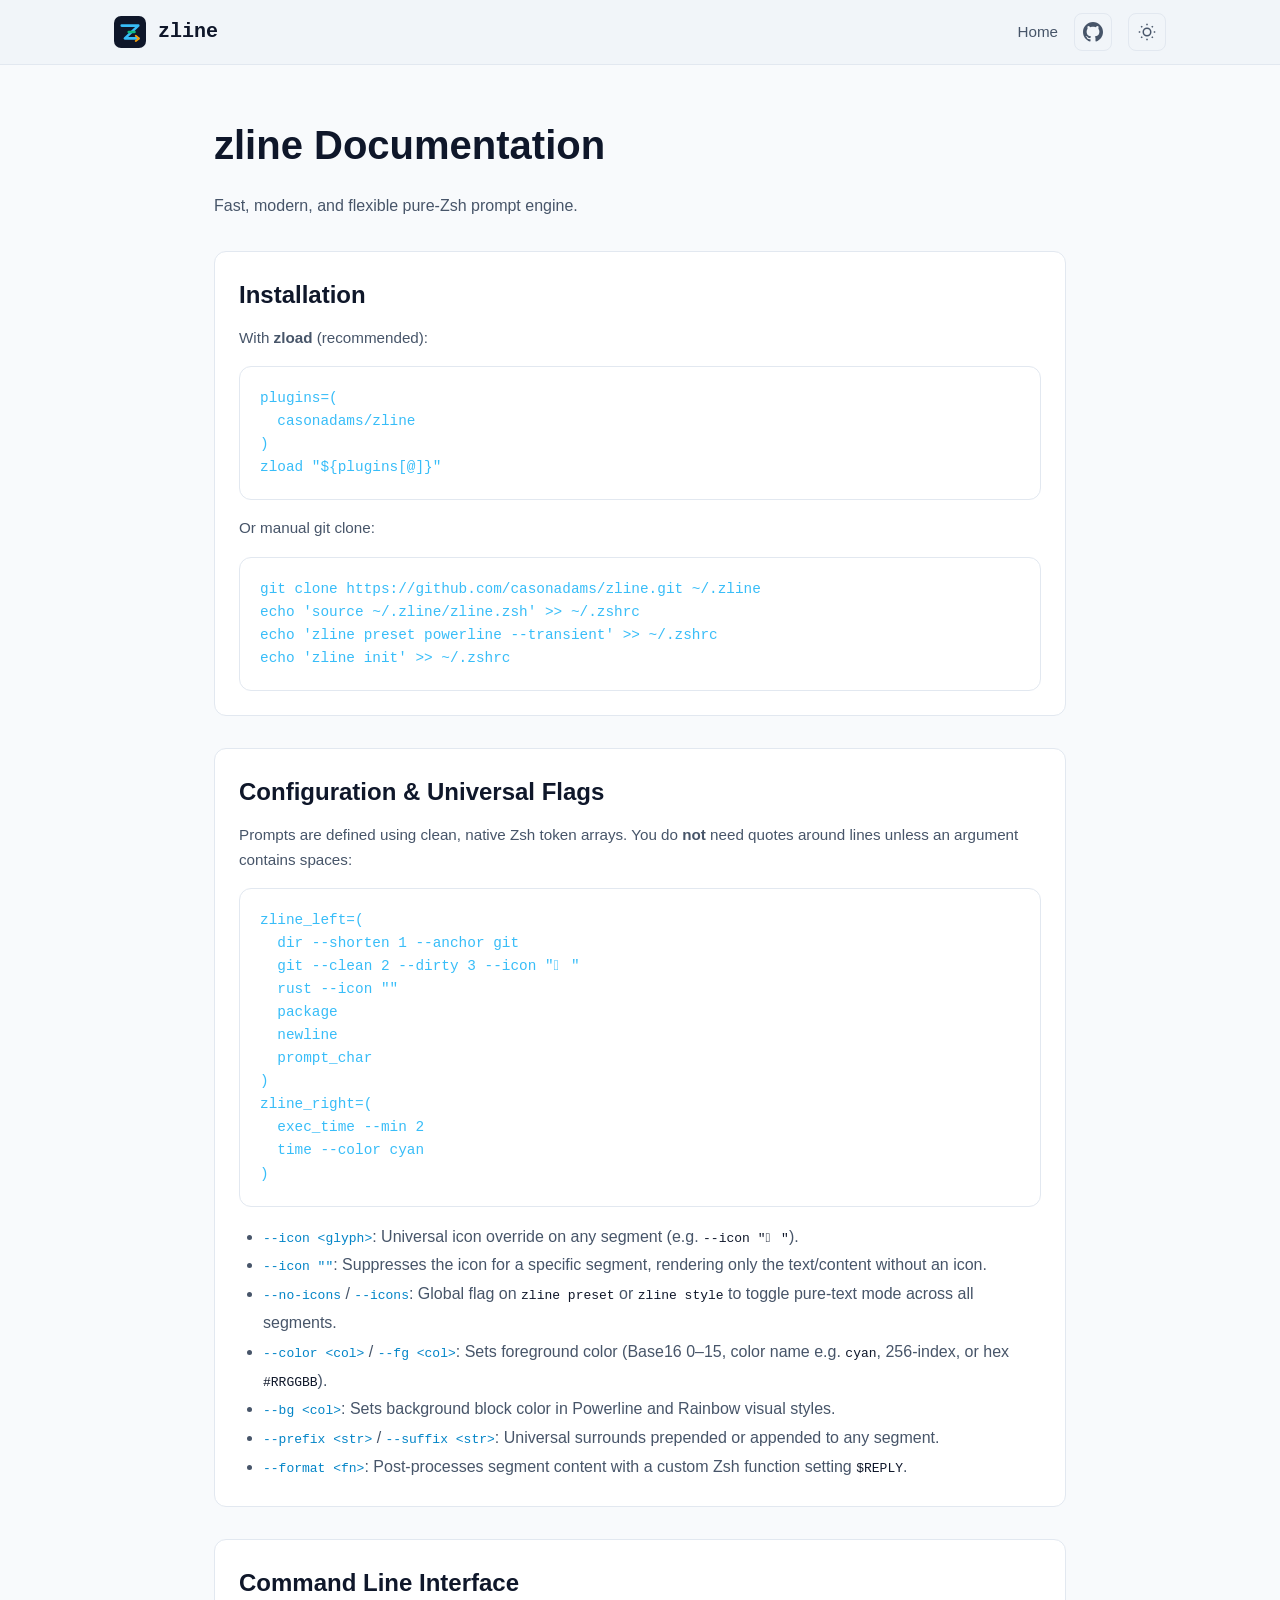
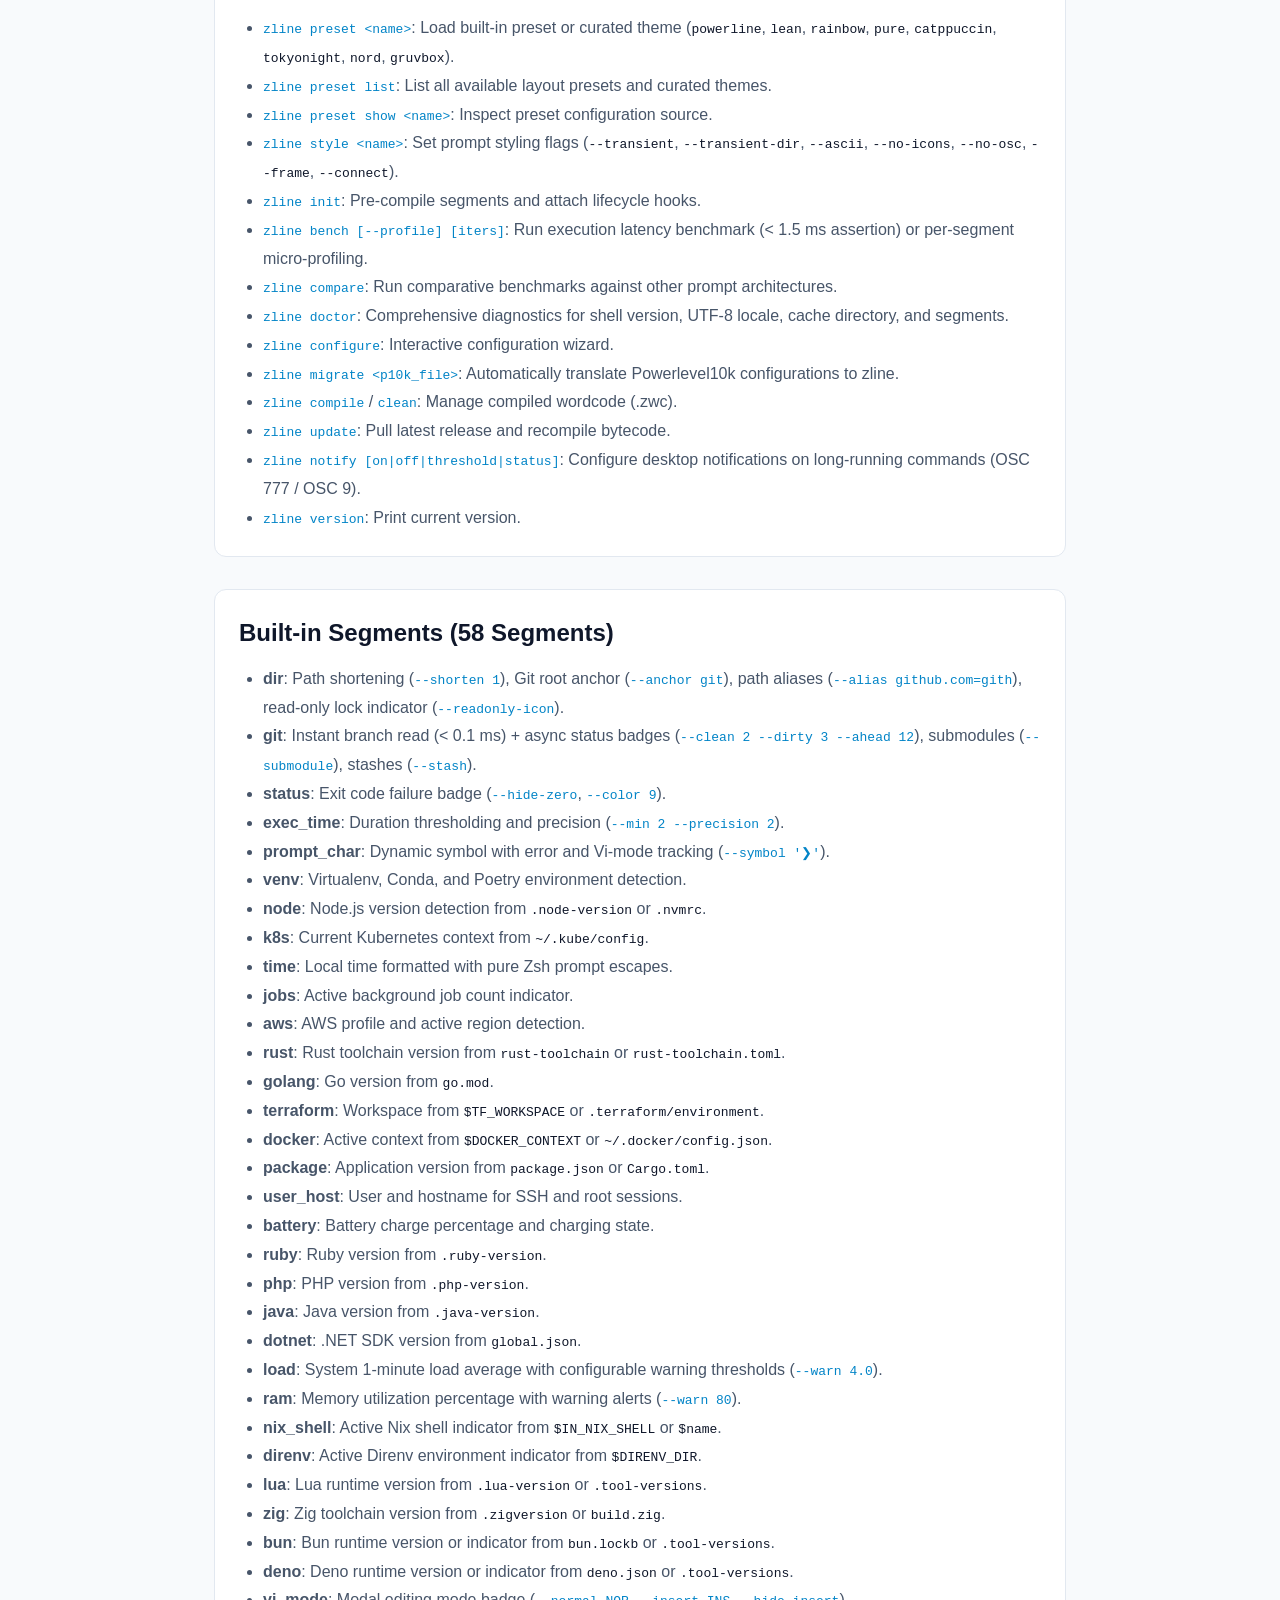
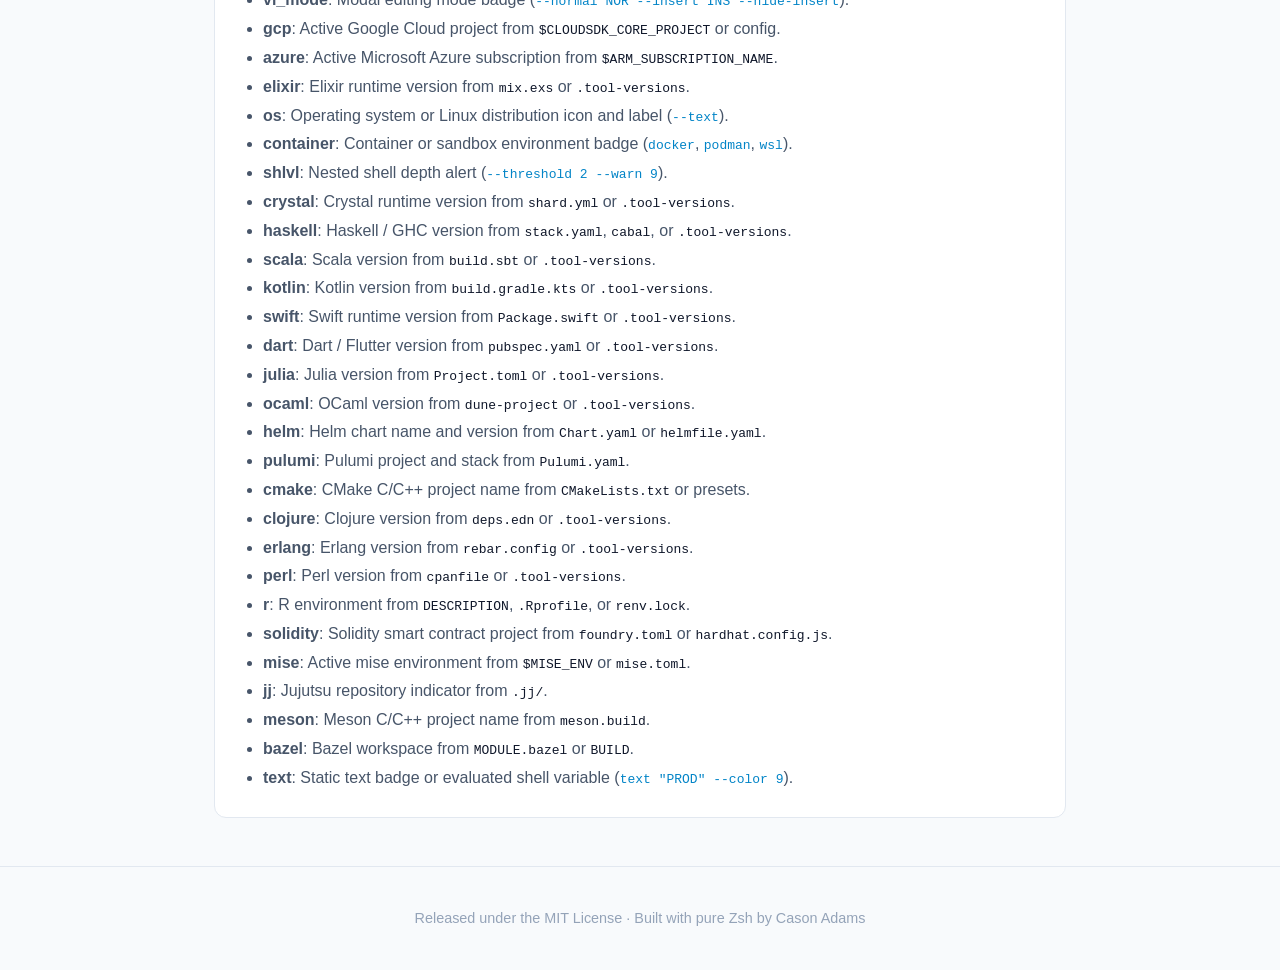
==== www/docs.html @ 12d2cf32 "docs: document unquoted array syntax, universal flags, and global styling options - Document unquote" ====
<!DOCTYPE html>
<html lang="en" data-theme="dark">
<head>
  <meta charset="UTF-8">
  <meta name="viewport" content="width=device-width, initial-scale=1.0">
  <title>Documentation · zline</title>
  <meta name="description" content="Complete documentation and user guides for zline prompt engine.">
  <link rel="icon" type="image/svg+xml" href="favicon.svg">
  <link rel="stylesheet" href="css/style.css">
  <script>
    (function() {
      const saved = localStorage.getItem("zline:theme");
      const prefersDark = window.matchMedia("(prefers-color-scheme: dark)").matches;
      document.documentElement.dataset.theme = saved || (prefersDark ? "dark" : "light");
    })();
  </script>
</head>
<body>
  <nav class="navbar">
    <div class="container navbar-inner">
      <a href="index.html" class="brand">
        <svg class="brand-icon" viewBox="0 0 100 100" fill="none">
          <rect width="100" height="100" rx="22" fill="#0f172a"/>
          <path d="M24 30H76L34 70H76" stroke="#38bdf8" stroke-width="8" stroke-linecap="round" stroke-linejoin="round"/>
          <path d="M46 50L64 50" stroke="#10b981" stroke-width="8" stroke-linecap="round"/>
          <path d="M68 62L78 70L68 78" stroke="#f59e0b" stroke-width="6" stroke-linecap="round" stroke-linejoin="round"/>
        </svg>
        <span>zline</span>
      </a>

      <div class="nav-actions">
        <a href="index.html" class="nav-link">Home</a>
        <a href="https://github.com/casonadams/zline" target="_blank" rel="noopener" class="btn-icon" aria-label="GitHub">
          <svg width="20" height="20" viewBox="0 0 24 24" fill="currentColor"><path d="M12 0c-6.626 0-12 5.373-12 12 0 5.302 3.438 9.8 8.207 11.387.599.111.793-.261.793-.577v-2.234c-3.338.726-4.033-1.416-4.033-1.416-.546-1.387-1.333-1.756-1.333-1.756-1.089-.745.083-.729.083-.729 1.205.084 1.839 1.237 1.839 1.237 1.07 1.834 2.807 1.304 3.492.997.107-.775.418-1.305.762-1.604-2.665-.305-5.467-1.334-5.467-5.931 0-1.311.469-2.381 1.236-3.221-.124-.303-.535-1.524.117-3.176 0 0 1.008-.322 3.301 1.23.957-.266 1.983-.399 3.003-.404 1.02.005 2.047.138 3.006.404 2.291-1.552 3.297-1.23 3.297-1.23.653 1.653.242 2.874.118 3.176.77.84 1.235 1.911 1.235 3.221 0 4.609-2.807 5.624-5.479 5.921.43.372.823 1.102.823 2.222v3.293c0 .319.192.694.801.576 4.765-1.589 8.199-6.086 8.199-11.386 0-6.627-5.373-12-12-12z"/></svg>
        </a>
        <button id="themeToggle" class="btn-icon" aria-label="Toggle Theme">
          <svg width="18" height="18" viewBox="0 0 24 24" fill="none" stroke="currentColor" stroke-width="2"><circle cx="12" cy="12" r="5"/><line x1="12" y1="1" x2="12" y2="3"/><line x1="12" y1="21" x2="12" y2="23"/><line x1="4.22" y1="4.22" x2="5.64" y2="5.64"/><line x1="18.36" y1="18.36" x2="19.78" y2="19.78"/><line x1="1" y1="12" x2="3" y2="12"/><line x1="21" y1="12" x2="23" y2="12"/><line x1="4.22" y1="19.78" x2="5.64" y2="18.36"/><line x1="18.36" y1="5.64" x2="19.78" y2="4.22"/></svg>
        </button>
      </div>
    </div>
  </nav>

  <main class="container" style="padding: 3rem 1.5rem; max-width: 900px;">
    <h1 style="font-size: 2.5rem; margin-bottom: 1rem;">zline Documentation</h1>
    <p style="color: var(--text-secondary); margin-bottom: 2rem;">Fast, modern, and flexible pure-Zsh prompt engine.</p>

    <div class="feature-card" style="margin-bottom: 2rem;">
      <h2 style="margin-bottom: 0.75rem;">Installation</h2>
      <p style="margin-bottom: 1rem;">With <strong>zload</strong> (recommended):</p>
      <div class="code-box" style="margin-bottom: 1rem;">
        <div class="code-content">plugins=(
  casonadams/zline
)
zload "${plugins[@]}"</div>
      </div>
      <p style="margin-bottom: 1rem;">Or manual git clone:</p>
      <div class="code-box">
        <div class="code-content">git clone https://github.com/casonadams/zline.git ~/.zline
echo 'source ~/.zline/zline.zsh' >> ~/.zshrc
echo 'zline preset powerline --transient' >> ~/.zshrc
echo 'zline init' >> ~/.zshrc</div>
      </div>
    </div>
    <div class="feature-card" style="margin-bottom: 2rem;">
      <h2 style="margin-bottom: 0.75rem;">Configuration & Universal Flags</h2>
      <p style="margin-bottom: 1rem; color: var(--text-secondary); line-height: 1.6;">
        Prompts are defined using clean, native Zsh token arrays. You do <strong>not</strong> need quotes around lines unless an argument contains spaces:
      </p>
      <div class="code-box" style="margin-bottom: 1rem;">
        <div class="code-content">zline_left=(
  dir --shorten 1 --anchor git
  git --clean 2 --dirty 3 --icon " "
  rust --icon ""
  package
  newline
  prompt_char
)
zline_right=(
  exec_time --min 2
  time --color cyan
)</div>
      </div>
      <ul style="margin-left: 1.5rem; color: var(--text-secondary); line-height: 1.8;">
        <li><code style="color:var(--accent)">--icon &lt;glyph&gt;</code>: Universal icon override on any segment (e.g. <code style="color:var(--text-primary)">--icon " "</code>).</li>
        <li><code style="color:var(--accent)">--icon ""</code>: Suppresses the icon for a specific segment, rendering only the text/content without an icon.</li>
        <li><code style="color:var(--accent)">--no-icons</code> / <code style="color:var(--accent)">--icons</code>: Global flag on <code style="color:var(--text-primary)">zline preset</code> or <code style="color:var(--text-primary)">zline style</code> to toggle pure-text mode across all segments.</li>
        <li><code style="color:var(--accent)">--color &lt;col&gt;</code> / <code style="color:var(--accent)">--fg &lt;col&gt;</code>: Sets foreground color (Base16 0–15, color name e.g. <code style="color:var(--text-primary)">cyan</code>, 256-index, or hex <code style="color:var(--text-primary)">#RRGGBB</code>).</li>
        <li><code style="color:var(--accent)">--bg &lt;col&gt;</code>: Sets background block color in Powerline and Rainbow visual styles.</li>
        <li><code style="color:var(--accent)">--prefix &lt;str&gt;</code> / <code style="color:var(--accent)">--suffix &lt;str&gt;</code>: Universal surrounds prepended or appended to any segment.</li>
        <li><code style="color:var(--accent)">--format &lt;fn&gt;</code>: Post-processes segment content with a custom Zsh function setting <code style="color:var(--text-primary)">$REPLY</code>.</li>
      </ul>
    </div>

    <div class="feature-card" style="margin-bottom: 2rem;">
      <h2 style="margin-bottom: 0.75rem;">Command Line Interface</h2>
      <ul style="margin-left: 1.5rem; color: var(--text-secondary); line-height: 1.8;">
        <li><code style="color:var(--accent)">zline preset &lt;name&gt;</code>: Load built-in preset or curated theme (<code style="color:var(--text-primary)">powerline</code>, <code style="color:var(--text-primary)">lean</code>, <code style="color:var(--text-primary)">rainbow</code>, <code style="color:var(--text-primary)">pure</code>, <code style="color:var(--text-primary)">catppuccin</code>, <code style="color:var(--text-primary)">tokyonight</code>, <code style="color:var(--text-primary)">nord</code>, <code style="color:var(--text-primary)">gruvbox</code>).</li>
        <li><code style="color:var(--accent)">zline preset list</code>: List all available layout presets and curated themes.</li>
        <li><code style="color:var(--accent)">zline preset show &lt;name&gt;</code>: Inspect preset configuration source.</li>
        <li><code style="color:var(--accent)">zline style &lt;name&gt;</code>: Set prompt styling flags (<code style="color:var(--text-primary)">--transient</code>, <code style="color:var(--text-primary)">--transient-dir</code>, <code style="color:var(--text-primary)">--ascii</code>, <code style="color:var(--text-primary)">--no-icons</code>, <code style="color:var(--text-primary)">--no-osc</code>, <code style="color:var(--text-primary)">--frame</code>, <code style="color:var(--text-primary)">--connect</code>).</li>
        <li><code style="color:var(--accent)">zline init</code>: Pre-compile segments and attach lifecycle hooks.</li>
        <li><code style="color:var(--accent)">zline bench [--profile] [iters]</code>: Run execution latency benchmark (< 1.5 ms assertion) or per-segment micro-profiling.</li>
        <li><code style="color:var(--accent)">zline compare</code>: Run comparative benchmarks against other prompt architectures.</li>
        <li><code style="color:var(--accent)">zline doctor</code>: Comprehensive diagnostics for shell version, UTF-8 locale, cache directory, and segments.</li>
        <li><code style="color:var(--accent)">zline configure</code>: Interactive configuration wizard.</li>
        <li><code style="color:var(--accent)">zline migrate &lt;p10k_file&gt;</code>: Automatically translate Powerlevel10k configurations to zline.</li>
        <li><code style="color:var(--accent)">zline compile</code> / <code style="color:var(--accent)">clean</code>: Manage compiled wordcode (.zwc).</li>
        <li><code style="color:var(--accent)">zline update</code>: Pull latest release and recompile bytecode.</li>
        <li><code style="color:var(--accent)">zline notify [on|off|threshold|status]</code>: Configure desktop notifications on long-running commands (OSC 777 / OSC 9).</li>
        <li><code style="color:var(--accent)">zline version</code>: Print current version.</li>
      </ul>
    </div>

    <div class="feature-card">
      <h2 style="margin-bottom: 0.75rem;">Built-in Segments (58 Segments)</h2>
      <ul style="margin-left: 1.5rem; color: var(--text-secondary); line-height: 1.8;">
        <li><strong>dir</strong>: Path shortening (<code style="color:var(--accent)">--shorten 1</code>), Git root anchor (<code style="color:var(--accent)">--anchor git</code>), path aliases (<code style="color:var(--accent)">--alias github.com=gith</code>), read-only lock indicator (<code style="color:var(--accent)">--readonly-icon</code>).</li>
        <li><strong>git</strong>: Instant branch read (< 0.1 ms) + async status badges (<code style="color:var(--accent)">--clean 2 --dirty 3 --ahead 12</code>), submodules (<code style="color:var(--accent)">--submodule</code>), stashes (<code style="color:var(--accent)">--stash</code>).</li>
        <li><strong>status</strong>: Exit code failure badge (<code style="color:var(--accent)">--hide-zero</code>, <code style="color:var(--accent)">--color 9</code>).</li>
        <li><strong>exec_time</strong>: Duration thresholding and precision (<code style="color:var(--accent)">--min 2 --precision 2</code>).</li>
        <li><strong>prompt_char</strong>: Dynamic symbol with error and Vi-mode tracking (<code style="color:var(--accent)">--symbol '❯'</code>).</li>
        <li><strong>venv</strong>: Virtualenv, Conda, and Poetry environment detection.</li>
        <li><strong>node</strong>: Node.js version detection from <code style="color:var(--text-primary)">.node-version</code> or <code style="color:var(--text-primary)">.nvmrc</code>.</li>
        <li><strong>k8s</strong>: Current Kubernetes context from <code style="color:var(--text-primary)">~/.kube/config</code>.</li>
        <li><strong>time</strong>: Local time formatted with pure Zsh prompt escapes.</li>
        <li><strong>jobs</strong>: Active background job count indicator.</li>
        <li><strong>aws</strong>: AWS profile and active region detection.</li>
        <li><strong>rust</strong>: Rust toolchain version from <code style="color:var(--text-primary)">rust-toolchain</code> or <code style="color:var(--text-primary)">rust-toolchain.toml</code>.</li>
        <li><strong>golang</strong>: Go version from <code style="color:var(--text-primary)">go.mod</code>.</li>
        <li><strong>terraform</strong>: Workspace from <code style="color:var(--text-primary)">$TF_WORKSPACE</code> or <code style="color:var(--text-primary)">.terraform/environment</code>.</li>
        <li><strong>docker</strong>: Active context from <code style="color:var(--text-primary)">$DOCKER_CONTEXT</code> or <code style="color:var(--text-primary)">~/.docker/config.json</code>.</li>
        <li><strong>package</strong>: Application version from <code style="color:var(--text-primary)">package.json</code> or <code style="color:var(--text-primary)">Cargo.toml</code>.</li>
        <li><strong>user_host</strong>: User and hostname for SSH and root sessions.</li>
        <li><strong>battery</strong>: Battery charge percentage and charging state.</li>
        <li><strong>ruby</strong>: Ruby version from <code style="color:var(--text-primary)">.ruby-version</code>.</li>
        <li><strong>php</strong>: PHP version from <code style="color:var(--text-primary)">.php-version</code>.</li>
        <li><strong>java</strong>: Java version from <code style="color:var(--text-primary)">.java-version</code>.</li>
        <li><strong>dotnet</strong>: .NET SDK version from <code style="color:var(--text-primary)">global.json</code>.</li>
        <li><strong>load</strong>: System 1-minute load average with configurable warning thresholds (<code style="color:var(--accent)">--warn 4.0</code>).</li>
        <li><strong>ram</strong>: Memory utilization percentage with warning alerts (<code style="color:var(--accent)">--warn 80</code>).</li>
        <li><strong>nix_shell</strong>: Active Nix shell indicator from <code style="color:var(--text-primary)">$IN_NIX_SHELL</code> or <code style="color:var(--text-primary)">$name</code>.</li>
        <li><strong>direnv</strong>: Active Direnv environment indicator from <code style="color:var(--text-primary)">$DIRENV_DIR</code>.</li>
        <li><strong>lua</strong>: Lua runtime version from <code style="color:var(--text-primary)">.lua-version</code> or <code style="color:var(--text-primary)">.tool-versions</code>.</li>
        <li><strong>zig</strong>: Zig toolchain version from <code style="color:var(--text-primary)">.zigversion</code> or <code style="color:var(--text-primary)">build.zig</code>.</li>
        <li><strong>bun</strong>: Bun runtime version or indicator from <code style="color:var(--text-primary)">bun.lockb</code> or <code style="color:var(--text-primary)">.tool-versions</code>.</li>
        <li><strong>deno</strong>: Deno runtime version or indicator from <code style="color:var(--text-primary)">deno.json</code> or <code style="color:var(--text-primary)">.tool-versions</code>.</li>
        <li><strong>vi_mode</strong>: Modal editing mode badge (<code style="color:var(--accent)">--normal NOR --insert INS --hide-insert</code>).</li>
        <li><strong>gcp</strong>: Active Google Cloud project from <code style="color:var(--text-primary)">$CLOUDSDK_CORE_PROJECT</code> or config.</li>
        <li><strong>azure</strong>: Active Microsoft Azure subscription from <code style="color:var(--text-primary)">$ARM_SUBSCRIPTION_NAME</code>.</li>
        <li><strong>elixir</strong>: Elixir runtime version from <code style="color:var(--text-primary)">mix.exs</code> or <code style="color:var(--text-primary)">.tool-versions</code>.</li>
        <li><strong>os</strong>: Operating system or Linux distribution icon and label (<code style="color:var(--accent)">--text</code>).</li>
        <li><strong>container</strong>: Container or sandbox environment badge (<code style="color:var(--accent)">docker</code>, <code style="color:var(--accent)">podman</code>, <code style="color:var(--accent)">wsl</code>).</li>
        <li><strong>shlvl</strong>: Nested shell depth alert (<code style="color:var(--accent)">--threshold 2 --warn 9</code>).</li>
        <li><strong>crystal</strong>: Crystal runtime version from <code style="color:var(--text-primary)">shard.yml</code> or <code style="color:var(--text-primary)">.tool-versions</code>.</li>
        <li><strong>haskell</strong>: Haskell / GHC version from <code style="color:var(--text-primary)">stack.yaml</code>, <code style="color:var(--text-primary)">cabal</code>, or <code style="color:var(--text-primary)">.tool-versions</code>.</li>
        <li><strong>scala</strong>: Scala version from <code style="color:var(--text-primary)">build.sbt</code> or <code style="color:var(--text-primary)">.tool-versions</code>.</li>
        <li><strong>kotlin</strong>: Kotlin version from <code style="color:var(--text-primary)">build.gradle.kts</code> or <code style="color:var(--text-primary)">.tool-versions</code>.</li>
        <li><strong>swift</strong>: Swift runtime version from <code style="color:var(--text-primary)">Package.swift</code> or <code style="color:var(--text-primary)">.tool-versions</code>.</li>
        <li><strong>dart</strong>: Dart / Flutter version from <code style="color:var(--text-primary)">pubspec.yaml</code> or <code style="color:var(--text-primary)">.tool-versions</code>.</li>
        <li><strong>julia</strong>: Julia version from <code style="color:var(--text-primary)">Project.toml</code> or <code style="color:var(--text-primary)">.tool-versions</code>.</li>
        <li><strong>ocaml</strong>: OCaml version from <code style="color:var(--text-primary)">dune-project</code> or <code style="color:var(--text-primary)">.tool-versions</code>.</li>
        <li><strong>helm</strong>: Helm chart name and version from <code style="color:var(--text-primary)">Chart.yaml</code> or <code style="color:var(--text-primary)">helmfile.yaml</code>.</li>
        <li><strong>pulumi</strong>: Pulumi project and stack from <code style="color:var(--text-primary)">Pulumi.yaml</code>.</li>
        <li><strong>cmake</strong>: CMake C/C++ project name from <code style="color:var(--text-primary)">CMakeLists.txt</code> or presets.</li>
        <li><strong>clojure</strong>: Clojure version from <code style="color:var(--text-primary)">deps.edn</code> or <code style="color:var(--text-primary)">.tool-versions</code>.</li>
        <li><strong>erlang</strong>: Erlang version from <code style="color:var(--text-primary)">rebar.config</code> or <code style="color:var(--text-primary)">.tool-versions</code>.</li>
        <li><strong>perl</strong>: Perl version from <code style="color:var(--text-primary)">cpanfile</code> or <code style="color:var(--text-primary)">.tool-versions</code>.</li>
        <li><strong>r</strong>: R environment from <code style="color:var(--text-primary)">DESCRIPTION</code>, <code style="color:var(--text-primary)">.Rprofile</code>, or <code style="color:var(--text-primary)">renv.lock</code>.</li>
        <li><strong>solidity</strong>: Solidity smart contract project from <code style="color:var(--text-primary)">foundry.toml</code> or <code style="color:var(--text-primary)">hardhat.config.js</code>.</li>
        <li><strong>mise</strong>: Active mise environment from <code style="color:var(--text-primary)">$MISE_ENV</code> or <code style="color:var(--text-primary)">mise.toml</code>.</li>
        <li><strong>jj</strong>: Jujutsu repository indicator from <code style="color:var(--text-primary)">.jj/</code>.</li>
        <li><strong>meson</strong>: Meson C/C++ project name from <code style="color:var(--text-primary)">meson.build</code>.</li>
        <li><strong>bazel</strong>: Bazel workspace from <code style="color:var(--text-primary)">MODULE.bazel</code> or <code style="color:var(--text-primary)">BUILD</code>.</li>
        <li><strong>text</strong>: Static text badge or evaluated shell variable (<code style="color:var(--accent)">text "PROD" --color 9</code>).</li>
      </ul>
    </div>
  </main>

  <footer>
    <div class="container">
      <p>Released under the MIT License · Built with pure Zsh by Cason Adams</p>
    </div>
  </footer>

  <script>
    const themeToggle = document.getElementById("themeToggle");
    themeToggle.addEventListener("click", () => {
      const current = document.documentElement.dataset.theme;
      const next = current === "dark" ? "light" : "dark";
      document.documentElement.dataset.theme = next;
      localStorage.setItem("zline:theme", next);
    });
  </script>
</body>
</html>
---- www/css/style.css ----
:root {
  --font-mono: ui-monospace, SFMono-Regular, Menlo, Monaco, Consolas, "Liberation Mono", monospace;
  --font-sans: -apple-system, BlinkMacSystemFont, "Segoe UI", Roboto, Helvetica, Arial, sans-serif;

  --bg-primary: #0b0f19;
  --bg-secondary: #111827;
  --bg-card: #162032;
  --border-color: #1f293d;
  --text-primary: #f8fafc;
  --text-secondary: #94a3b8;
  --text-muted: #64748b;
  --accent: #38bdf8;
  --accent-hover: #0ea5e9;

  --ansi-black: #1e293b;
  --ansi-red: #ef4444;
  --ansi-green: #10b981;
  --ansi-yellow: #f59e0b;
  --ansi-blue: #3b82f6;
  --ansi-magenta: #a855f7;
  --ansi-cyan: #06b6d4;
  --ansi-white: #f8fafc;
}

[data-theme="light"] {
  --bg-primary: #f8fafc;
  --bg-secondary: #f1f5f9;
  --bg-card: #ffffff;
  --border-color: #e2e8f0;
  --text-primary: #0f172a;
  --text-secondary: #475569;
  --text-muted: #94a3b8;
  --accent: #0284c7;
  --accent-hover: #0369a1;

  --ansi-black: #e2e8f0;
  --ansi-white: #0f172a;
}

* { box-sizing: border-box; margin: 0; padding: 0; }
body {
  font-family: var(--font-sans);
  background-color: var(--bg-primary);
  color: var(--text-primary);
  line-height: 1.6;
  -webkit-font-smoothing: antialiased;
}

.container { max-width: 1100px; margin: 0 auto; padding: 0 1.5rem; }

/* Navbar */
.navbar {
  border-bottom: 1px solid var(--border-color);
  background: var(--bg-secondary);
  position: sticky;
  top: 0;
  z-index: 100;
}
.navbar-inner {
  display: flex;
  justify-content: space-between;
  align-items: center;
  height: 4rem;
}
.brand {
  display: flex;
  align-items: center;
  gap: 0.75rem;
  font-size: 1.25rem;
  font-weight: 700;
  text-decoration: none;
  color: var(--text-primary);
  font-family: var(--font-mono);
}
.brand-icon { width: 32px; height: 32px; }
.nav-actions { display: flex; align-items: center; gap: 1rem; }
.nav-link { color: var(--text-secondary); text-decoration: none; font-weight: 500; font-size: 0.95rem; }
.nav-link:hover { color: var(--accent); }
.btn-icon {
  background: transparent;
  border: 1px solid var(--border-color);
  color: var(--text-secondary);
  border-radius: 8px;
  width: 38px;
  height: 38px;
  display: flex;
  align-items: center;
  justify-content: center;
  cursor: pointer;
  transition: all 0.2s;
}
.btn-icon:hover { color: var(--text-primary); border-color: var(--accent); }

/* Hero */
.hero { padding: 4rem 0 3rem; text-align: center; }
.badge {
  display: inline-flex;
  align-items: center;
  gap: 0.5rem;
  padding: 0.35rem 0.85rem;
  background: rgba(56, 189, 248, 0.1);
  border: 1px solid rgba(56, 189, 248, 0.25);
  border-radius: 9999px;
  color: var(--accent);
  font-size: 0.8rem;
  font-weight: 600;
  font-family: var(--font-mono);
  margin-bottom: 1.5rem;
}
.hero h1 { font-size: 3rem; font-weight: 800; line-height: 1.2; margin-bottom: 1rem; }
.gradient-text {
  background: linear-gradient(135deg, #38bdf8 0%, #a855f7 50%, #10b981 100%);
  -webkit-background-clip: text;
  -webkit-text-fill-color: transparent;
}
.hero p {
  font-size: 1.2rem;
  color: var(--text-secondary);
  max-width: 650px;
  margin: 0 auto 2.5rem;
}

/* Interactive Playground */
.playground-section { margin-bottom: 4rem; }
.terminal-window {
  background: var(--bg-card);
  border: 1px solid var(--border-color);
  border-radius: 12px;
  overflow: hidden;
  box-shadow: 0 20px 40px -15px rgba(0, 0, 0, 0.5);
  margin-bottom: 1.5rem;
}
.terminal-bar {
  background: var(--bg-secondary);
  padding: 0.75rem 1rem;
  display: flex;
  align-items: center;
  gap: 0.5rem;
  border-bottom: 1px solid var(--border-color);
}
.dot { width: 12px; height: 12px; border-radius: 50%; }
.dot-red { background: #ef4444; }
.dot-yellow { background: #f59e0b; }
.dot-green { background: #10b981; }
.terminal-title {
  margin: 0 auto;
  font-family: var(--font-mono);
  font-size: 0.85rem;
  color: var(--text-muted);
}
.terminal-body {
  padding: 1.5rem;
  font-family: var(--font-mono);
  font-size: 1.05rem;
  min-height: 140px;
  display: flex;
  flex-direction: column;
  justify-content: center;
  background: #090d16;
}

/* Powerline Segments CSS */
.prompt-line-top {
  display: flex;
  align-items: center;
  justify-content: space-between;
  margin-bottom: 0.35rem;
}
.prompt-left, .prompt-right { display: flex; align-items: center; }
.seg {
  padding: 0.2rem 0.6rem;
  display: inline-flex;
  align-items: center;
  gap: 0.35rem;
  font-weight: 500;
  position: relative;
}
.seg-dir { background: var(--ansi-blue); color: #ffffff; }
.seg-git { background: var(--ansi-green); color: #000000; }
.seg-git.dirty { background: var(--ansi-yellow); color: #000000; }
.seg-venv { background: var(--ansi-magenta); color: #ffffff; }
.seg-status { background: var(--ansi-red); color: #ffffff; }
.seg-exec { background: var(--ansi-yellow); color: #000000; }

.prompt-char {
  color: var(--ansi-green);
  font-size: 1.2rem;
  margin-right: 0.5rem;
}
.prompt-char.error { color: var(--ansi-red); }

/* Controls Grid */
.controls-grid {
  display: grid;
  grid-template-columns: repeat(auto-fit, minmax(220px, 1fr));
  gap: 1rem;
  background: var(--bg-card);
  padding: 1.5rem;
  border-radius: 12px;
  border: 1px solid var(--border-color);
  margin-bottom: 1.5rem;
}
.control-group h3 {
  font-size: 0.9rem;
  text-transform: uppercase;
  letter-spacing: 0.05em;
  color: var(--text-muted);
  margin-bottom: 0.75rem;
}
.control-group label {
  display: flex;
  align-items: center;
  gap: 0.5rem;
  font-size: 0.9rem;
  margin-bottom: 0.4rem;
  cursor: pointer;
}
.control-group select, .control-group input[type="text"] {
  width: 100%;
  padding: 0.5rem;
  background: var(--bg-secondary);
  border: 1px solid var(--border-color);
  color: var(--text-primary);
  border-radius: 6px;
  font-family: var(--font-mono);
  font-size: 0.85rem;
}

/* Code Snippet Box */
.code-box {
  background: var(--bg-card);
  border: 1px solid var(--border-color);
  border-radius: 12px;
  position: relative;
  overflow: hidden;
}
.code-header {
  padding: 0.6rem 1rem;
  background: var(--bg-secondary);
  display: flex;
  justify-content: space-between;
  align-items: center;
  border-bottom: 1px solid var(--border-color);
  font-size: 0.85rem;
  font-family: var(--font-mono);
  color: var(--text-muted);
}
.copy-btn {
  background: transparent;
  border: 1px solid var(--border-color);
  color: var(--text-secondary);
  padding: 0.25rem 0.6rem;
  border-radius: 4px;
  font-size: 0.75rem;
  cursor: pointer;
}
.copy-btn:hover { border-color: var(--accent); color: var(--text-primary); }
.code-content {
  padding: 1.25rem;
  font-family: var(--font-mono);
  font-size: 0.9rem;
  overflow-x: auto;
  white-space: pre;
  color: #38bdf8;
}

/* Features Grid */
.features-grid {
  display: grid;
  grid-template-columns: repeat(auto-fit, minmax(280px, 1fr));
  gap: 1.5rem;
  margin: 4rem 0;
}
.feature-card {
  background: var(--bg-card);
  border: 1px solid var(--border-color);
  border-radius: 12px;
  padding: 1.5rem;
  transition: transform 0.2s, border-color 0.2s;
}
.feature-card:hover {
  transform: translateY(-2px);
  border-color: var(--accent);
}
.feature-icon {
  width: 42px;
  height: 42px;
  border-radius: 8px;
  background: rgba(56, 189, 248, 0.1);
  color: var(--accent);
  display: flex;
  align-items: center;
  justify-content: center;
  margin-bottom: 1rem;
}
.feature-card h3 { font-size: 1.2rem; margin-bottom: 0.5rem; }
.feature-card p { color: var(--text-secondary); font-size: 0.95rem; }

/* Footer */
footer {
  border-top: 1px solid var(--border-color);
  padding: 2.5rem 0;
  text-align: center;
  color: var(--text-muted);
  font-size: 0.9rem;
}
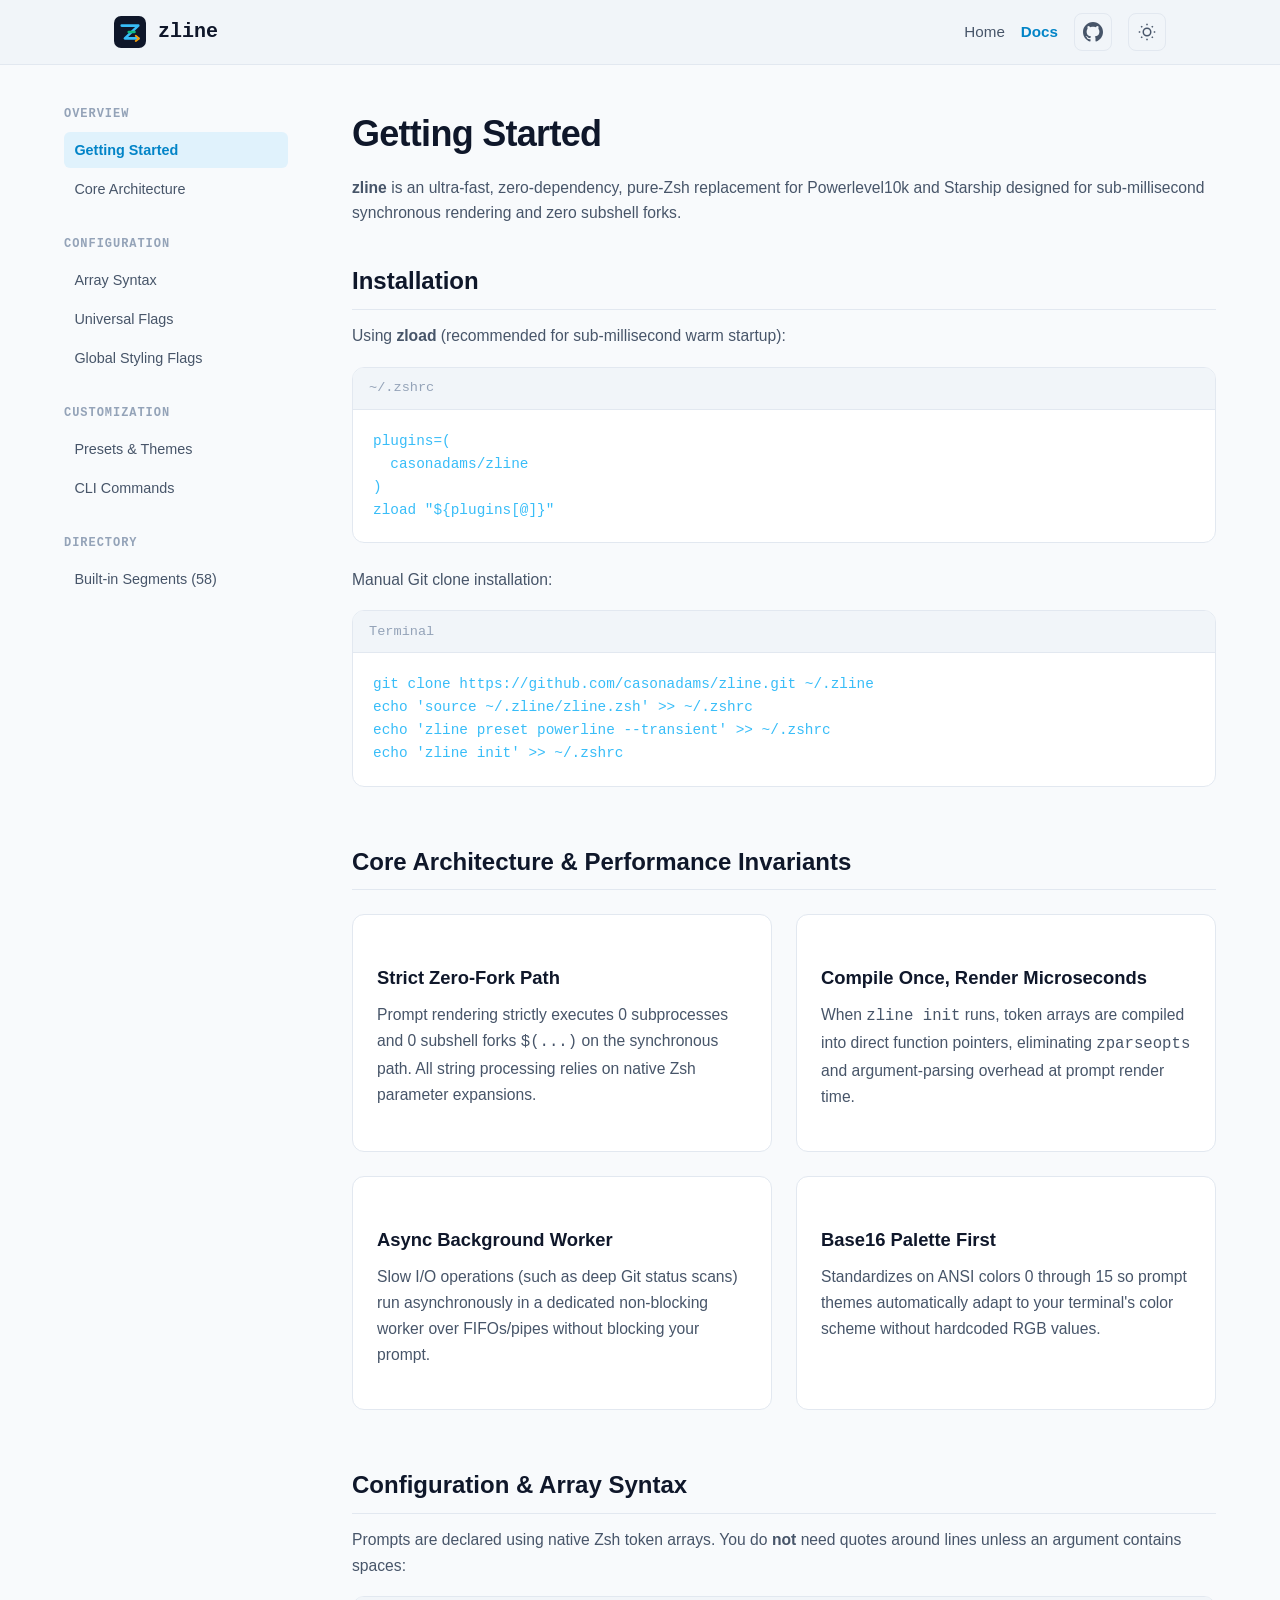
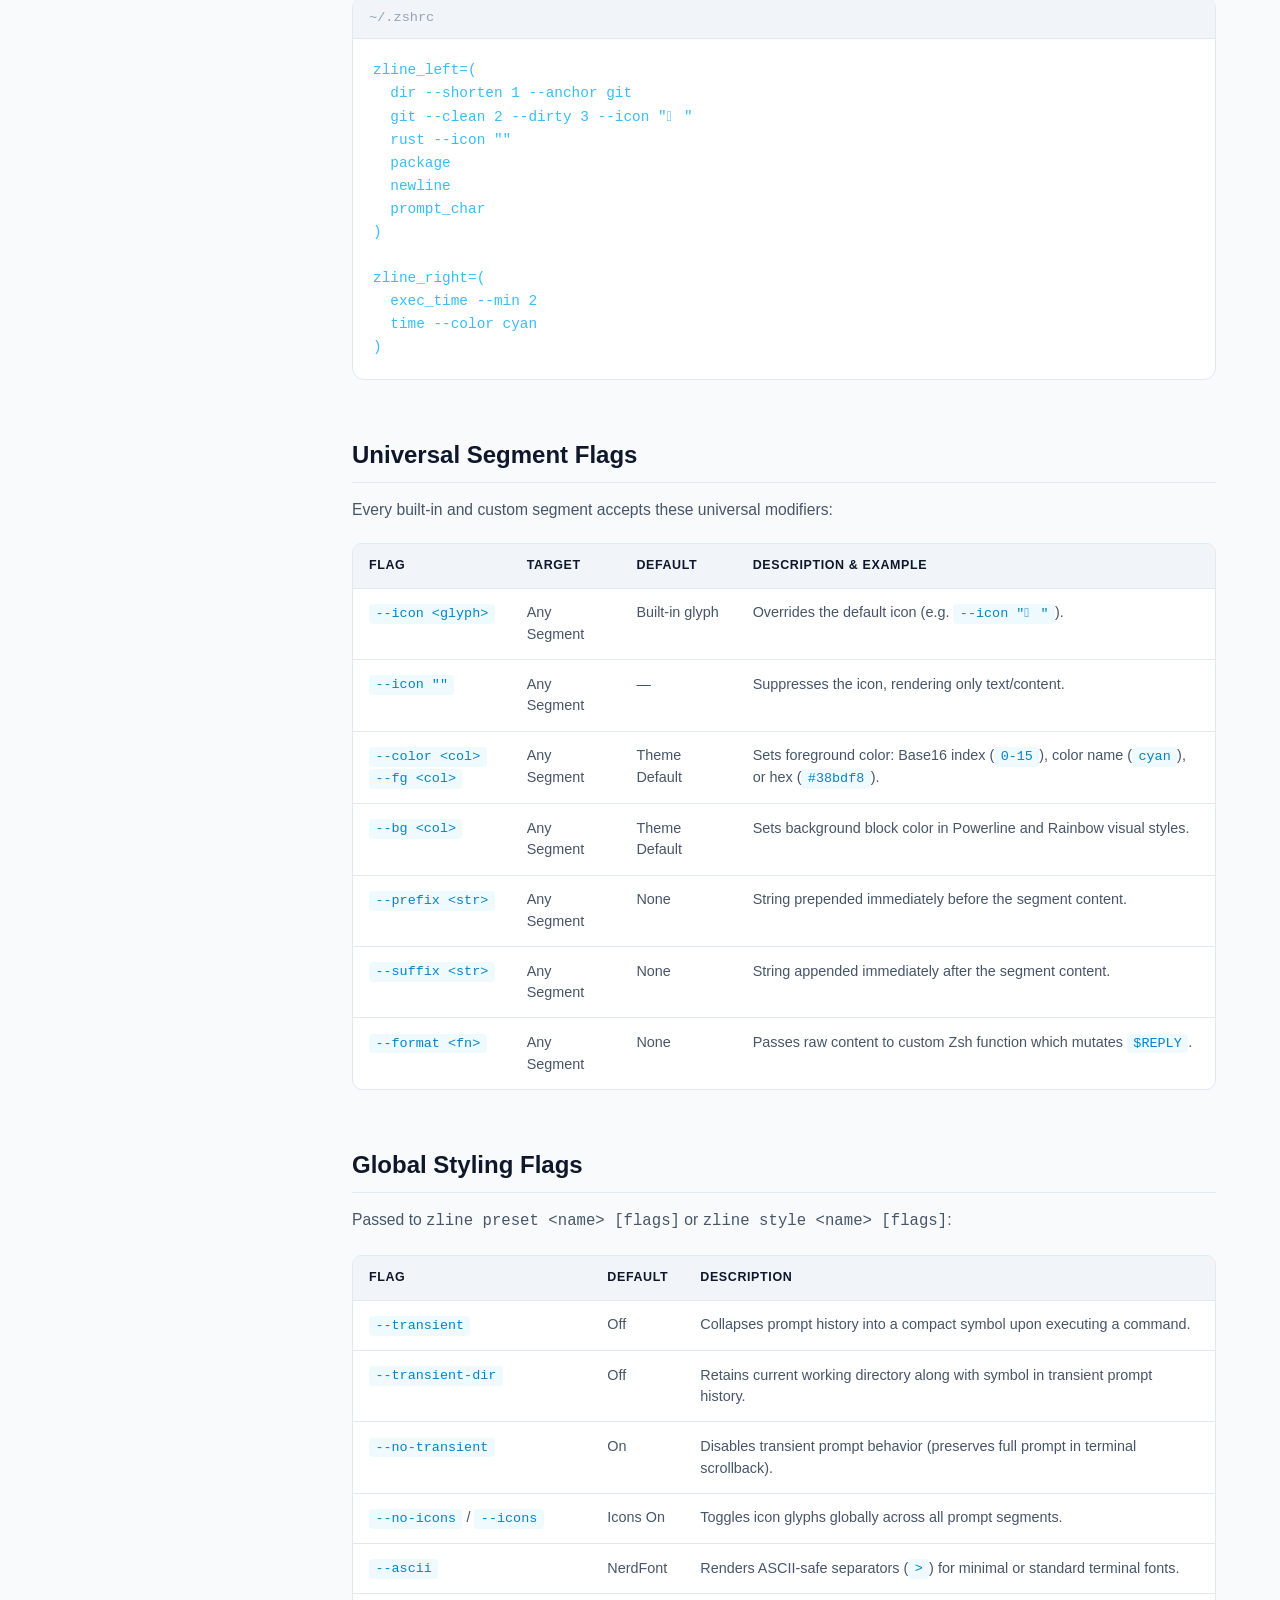
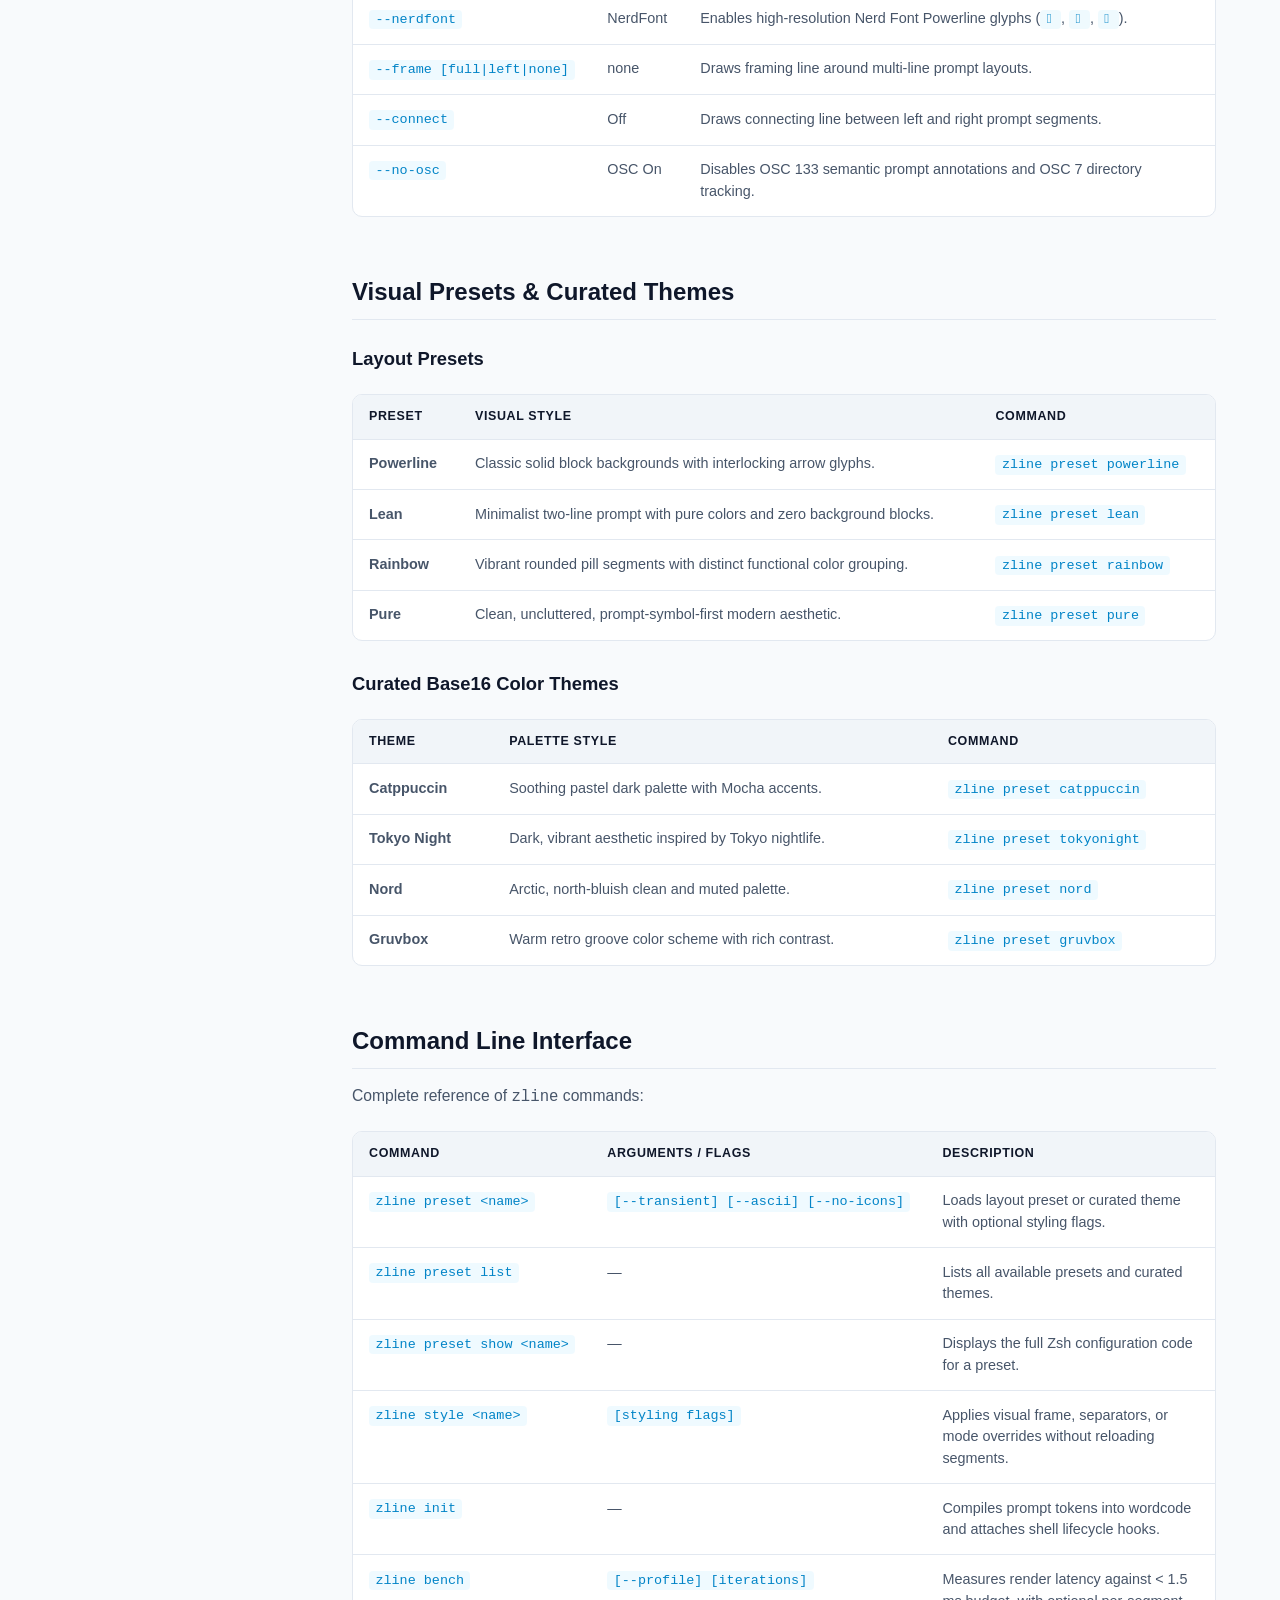
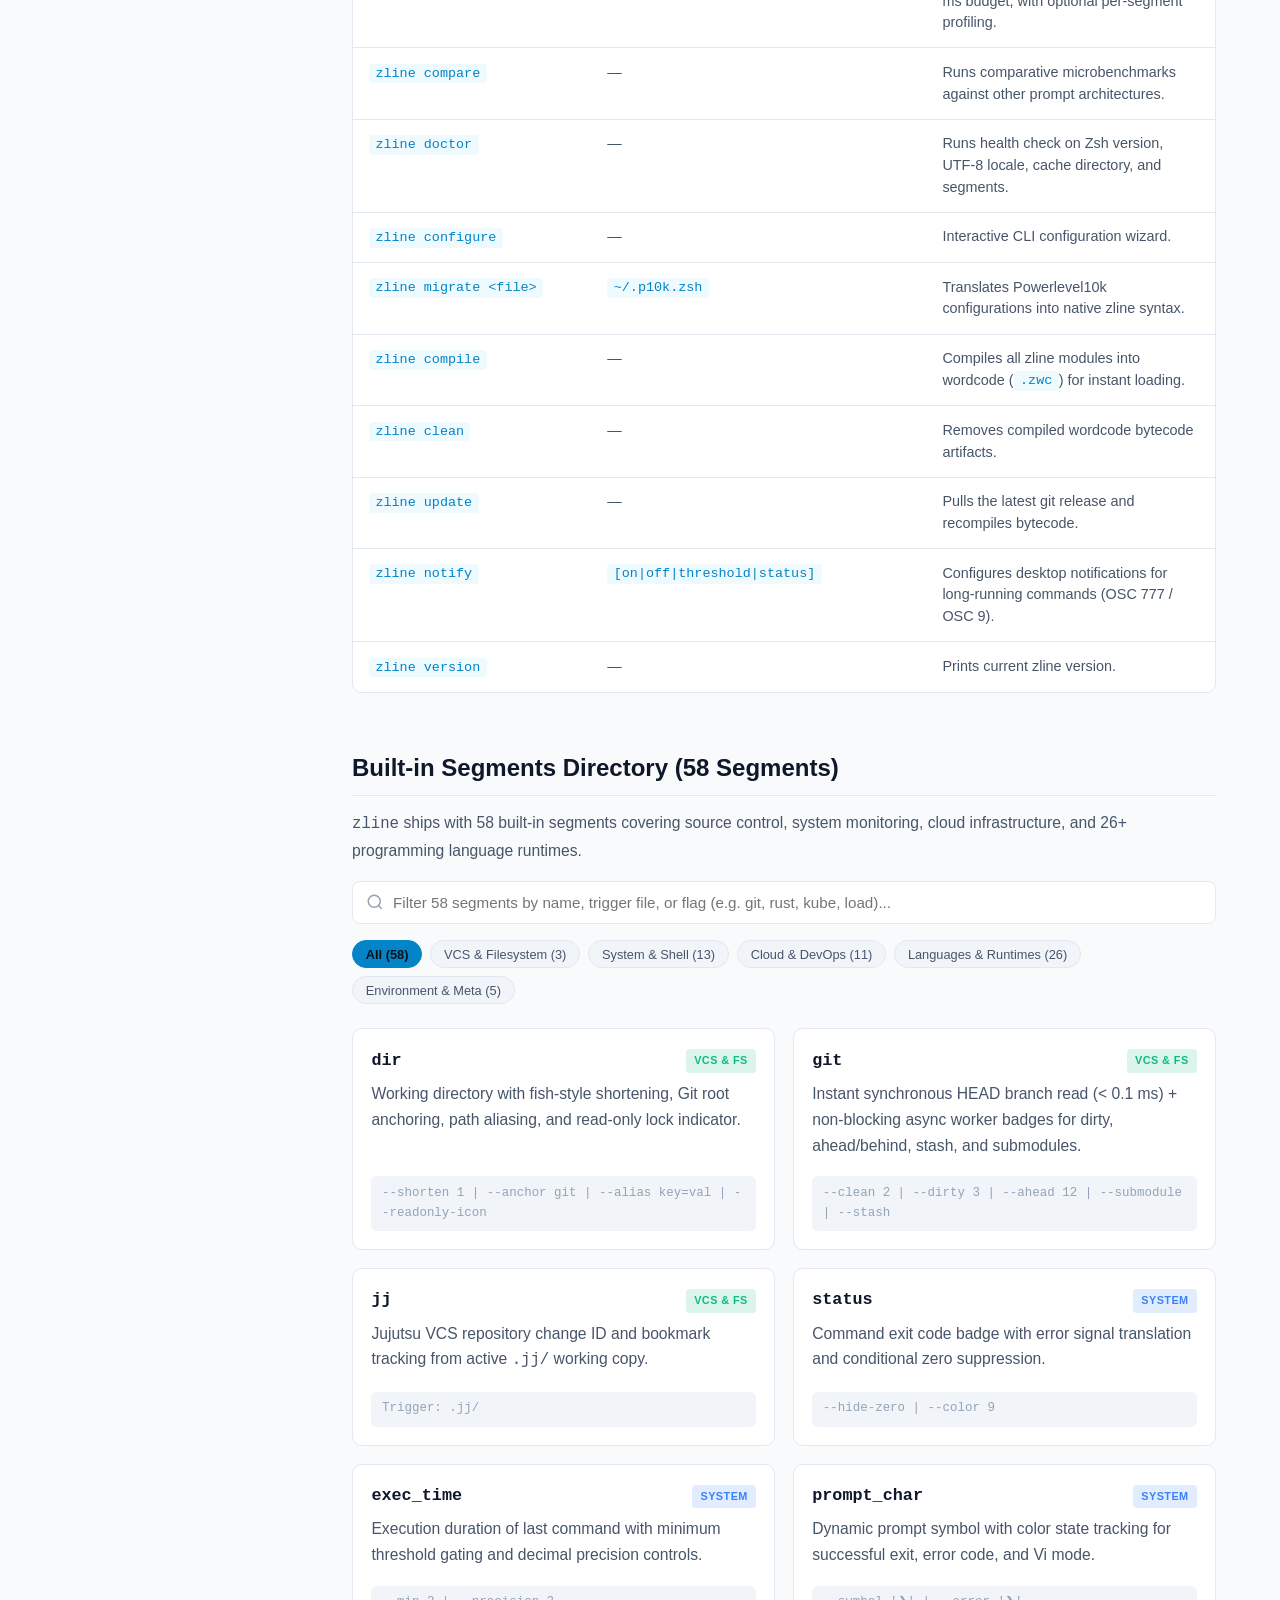
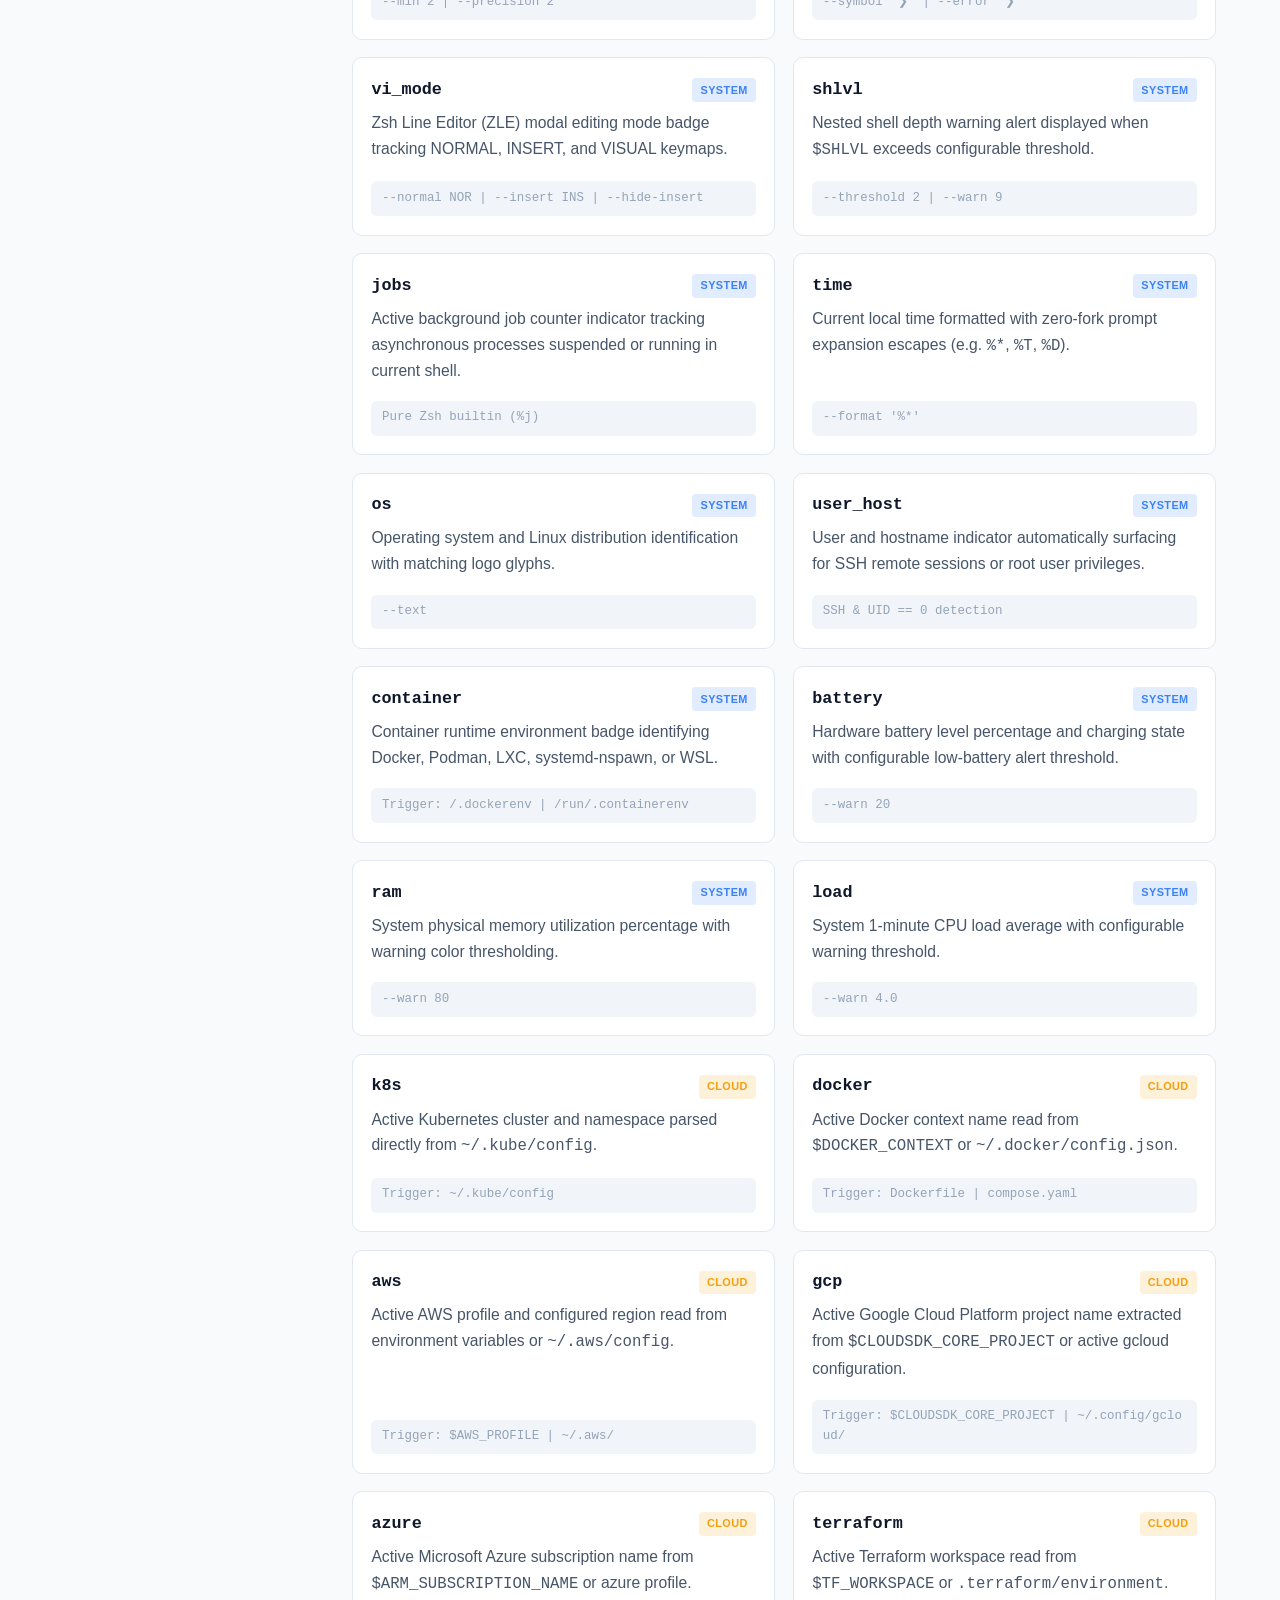
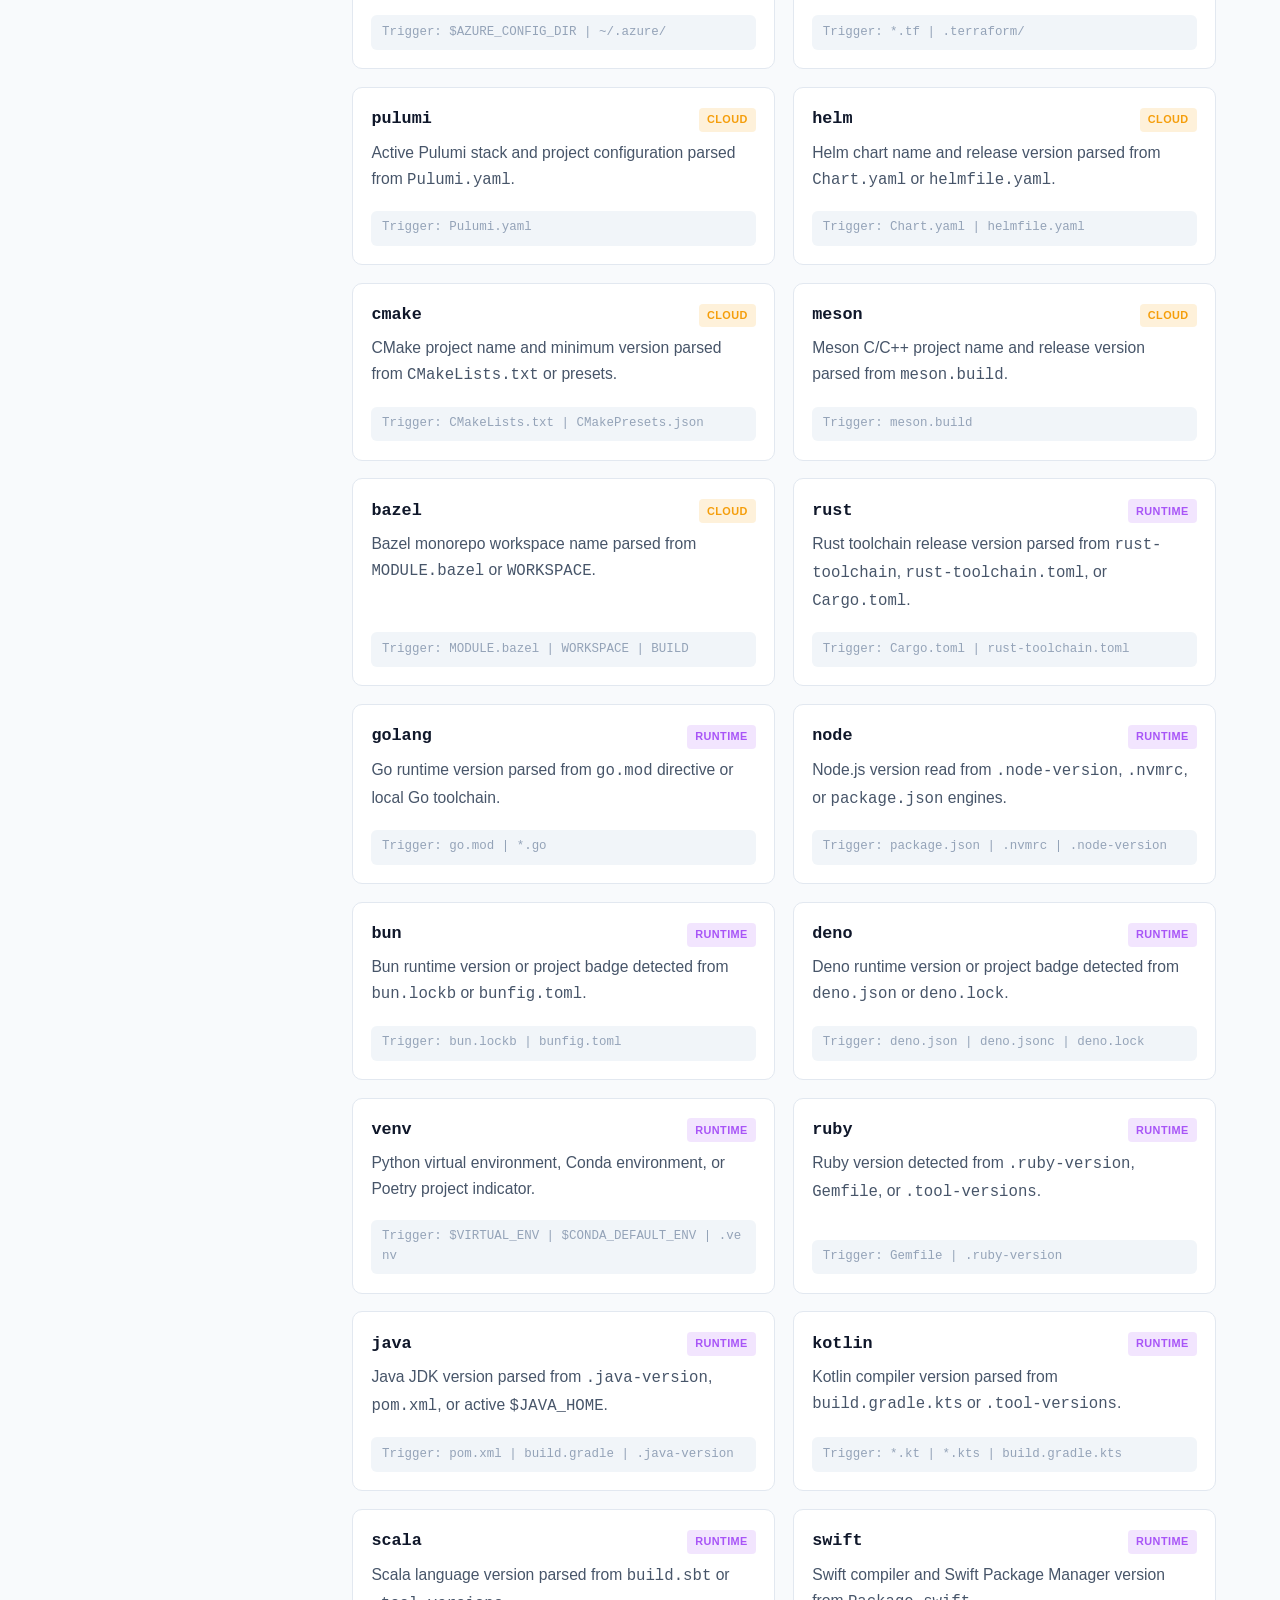
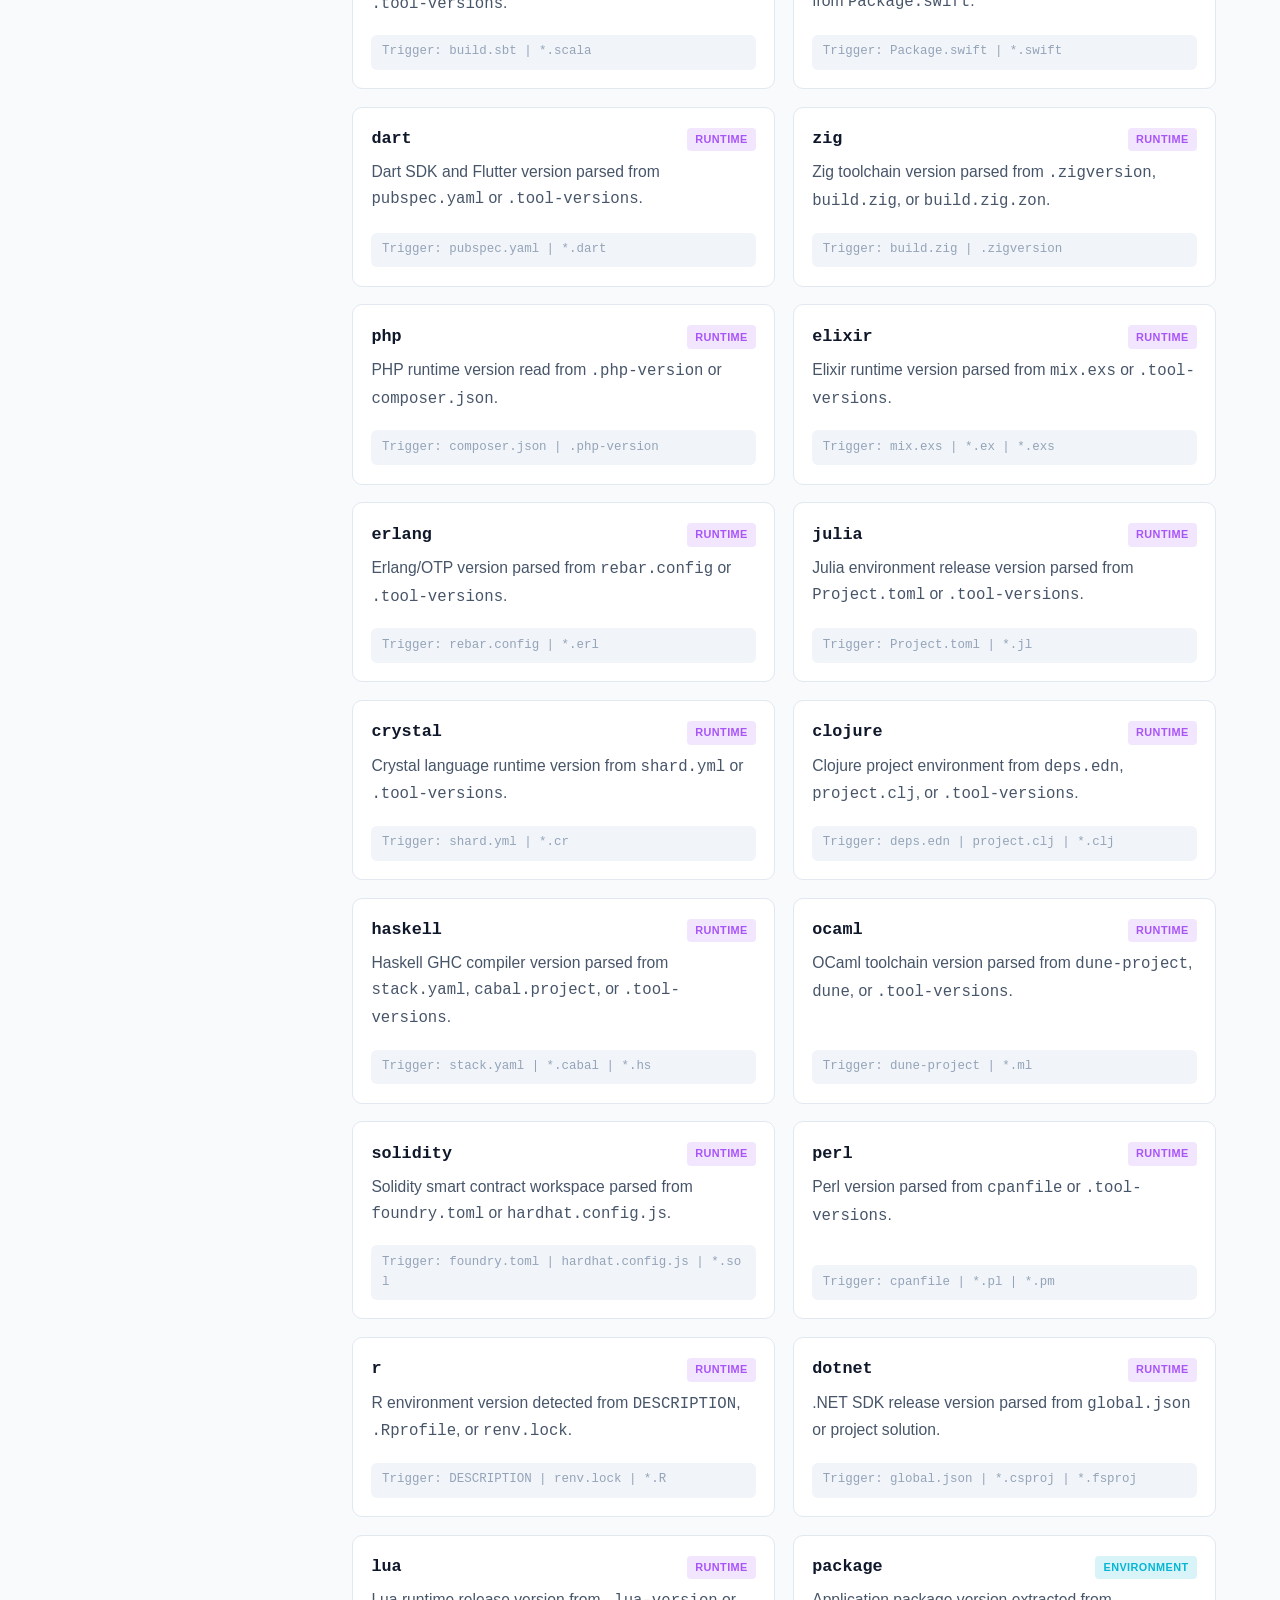
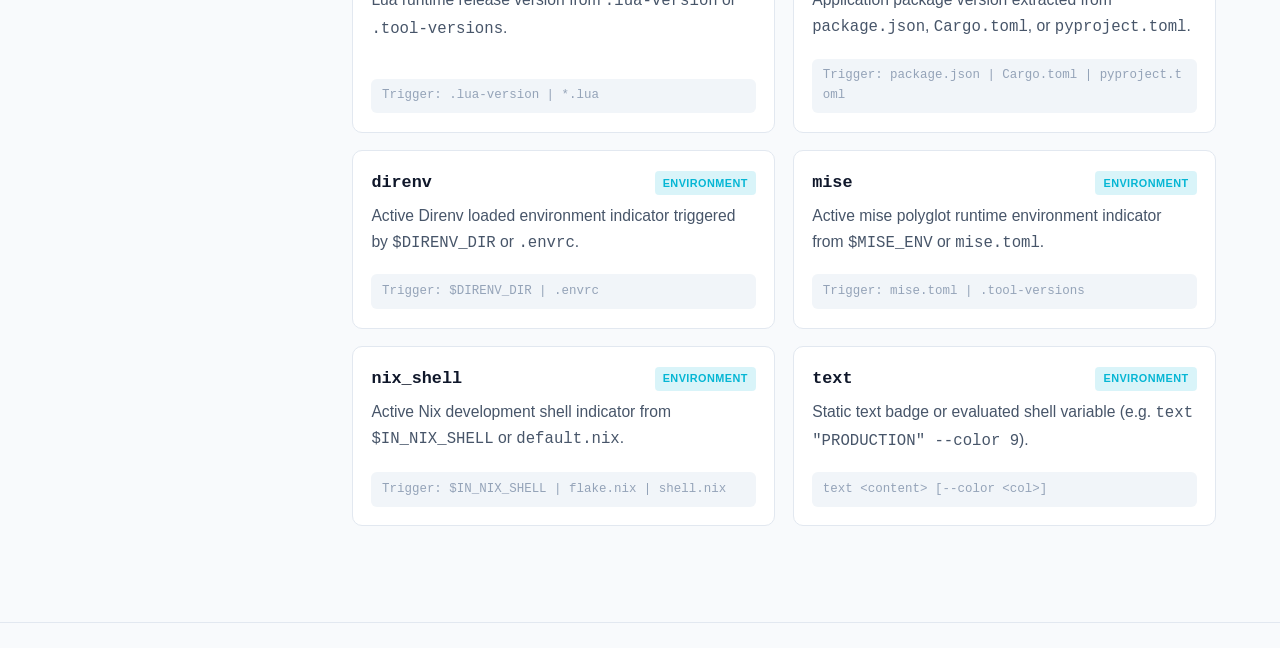
==== commit 4c21f8e2: "style(www): overhaul documentation layout with sticky sidebar and searchable segment directory - Imp" ====
--- a/www/docs.html
+++ b/www/docs.html
@@ -2,11 +2,11 @@
 <html lang="en" data-theme="dark">
 <head>
   <meta charset="UTF-8">
-  <meta name="viewport" content="width=device-width, initial-scale=1.0">
+  <meta name="viewport" content="width=device-width, initial-scale=1.0, maximum-scale=5.0">
   <title>Documentation · zline</title>
-  <meta name="description" content="Complete documentation and user guides for zline prompt engine.">
+  <meta name="description" content="Complete documentation, configuration reference, CLI commands, and built-in segment directory for the zline prompt engine.">
   <link rel="icon" type="image/svg+xml" href="favicon.svg">
-  <link rel="stylesheet" href="css/style.css">
+  <link rel="stylesheet" href="css/style.css?v=2">
   <script>
     (function() {
       const saved = localStorage.getItem("zline:theme");
@@ -16,9 +16,10 @@
   </script>
 </head>
 <body>
+  <!-- Navigation -->
   <nav class="navbar">
     <div class="container navbar-inner">
-      <a href="index.html" class="brand">
+      <a href="index.html" class="brand" aria-label="zline home">
         <svg class="brand-icon" viewBox="0 0 100 100" fill="none">
           <rect width="100" height="100" rx="22" fill="#0f172a"/>
           <path d="M24 30H76L34 70H76" stroke="#38bdf8" stroke-width="8" stroke-linecap="round" stroke-linejoin="round"/>
@@ -30,7 +31,8 @@
 
       <div class="nav-actions">
         <a href="index.html" class="nav-link">Home</a>
-        <a href="https://github.com/casonadams/zline" target="_blank" rel="noopener" class="btn-icon" aria-label="GitHub">
+        <a href="docs.html" class="nav-link" style="color: var(--accent); font-weight: 600;">Docs</a>
+        <a href="https://github.com/casonadams/zline" target="_blank" rel="noopener" class="btn-icon" aria-label="GitHub Repository">
           <svg width="20" height="20" viewBox="0 0 24 24" fill="currentColor"><path d="M12 0c-6.626 0-12 5.373-12 12 0 5.302 3.438 9.8 8.207 11.387.599.111.793-.261.793-.577v-2.234c-3.338.726-4.033-1.416-4.033-1.416-.546-1.387-1.333-1.756-1.333-1.756-1.089-.745.083-.729.083-.729 1.205.084 1.839 1.237 1.839 1.237 1.07 1.834 2.807 1.304 3.492.997.107-.775.418-1.305.762-1.604-2.665-.305-5.467-1.334-5.467-5.931 0-1.311.469-2.381 1.236-3.221-.124-.303-.535-1.524.117-3.176 0 0 1.008-.322 3.301 1.23.957-.266 1.983-.399 3.003-.404 1.02.005 2.047.138 3.006.404 2.291-1.552 3.297-1.23 3.297-1.23.653 1.653.242 2.874.118 3.176.77.84 1.235 1.911 1.235 3.221 0 4.609-2.807 5.624-5.479 5.921.43.372.823 1.102.823 2.222v3.293c0 .319.192.694.801.576 4.765-1.589 8.199-6.086 8.199-11.386 0-6.627-5.373-12-12-12z"/></svg>
         </a>
         <button id="themeToggle" class="btn-icon" aria-label="Toggle Theme">
@@ -40,34 +42,132 @@
     </div>
   </nav>
 
-  <main class="container" style="padding: 3rem 1.5rem; max-width: 900px;">
-    <h1 style="font-size: 2.5rem; margin-bottom: 1rem;">zline Documentation</h1>
-    <p style="color: var(--text-secondary); margin-bottom: 2rem;">Fast, modern, and flexible pure-Zsh prompt engine.</p>
-
-    <div class="feature-card" style="margin-bottom: 2rem;">
-      <h2 style="margin-bottom: 0.75rem;">Installation</h2>
-      <p style="margin-bottom: 1rem;">With <strong>zload</strong> (recommended):</p>
-      <div class="code-box" style="margin-bottom: 1rem;">
-        <div class="code-content">plugins=(
+  <!-- Mobile Table of Contents Bar -->
+  <div class="docs-mobile-toc-bar">
+    <div class="container">
+      <button id="docsTocToggleBtn" class="docs-mobile-toc-toggle" aria-expanded="false">
+        <span>Table of Contents</span>
+        <svg width="16" height="16" viewBox="0 0 24 24" fill="none" stroke="currentColor" stroke-width="2"><polyline points="6 9 12 15 18 9"/></svg>
+      </button>
+    </div>
+  </div>
+
+  <div id="docsTocDrawer" class="docs-mobile-toc-drawer">
+    <ul class="docs-nav-links">
+      <li><a href="#getting-started" class="docs-nav-link" onclick="closeDocsToc()">Getting Started</a></li>
+      <li><a href="#configuration" class="docs-nav-link" onclick="closeDocsToc()">Configuration Syntax</a></li>
+      <li><a href="#universal-flags" class="docs-nav-link" onclick="closeDocsToc()">Universal Flags</a></li>
+      <li><a href="#global-styling" class="docs-nav-link" onclick="closeDocsToc()">Global Styling</a></li>
+      <li><a href="#presets-themes" class="docs-nav-link" onclick="closeDocsToc()">Presets &amp; Themes</a></li>
+      <li><a href="#cli-reference" class="docs-nav-link" onclick="closeDocsToc()">CLI Commands</a></li>
+      <li><a href="#segments" class="docs-nav-link" onclick="closeDocsToc()">Built-in Segments (58)</a></li>
+    </ul>
+  </div>
+
+  <div class="container docs-layout">
+    <!-- Desktop Sticky Sidebar -->
+    <aside class="docs-sidebar">
+      <div class="docs-nav-group">
+        <div class="docs-nav-title">Overview</div>
+        <ul class="docs-nav-links">
+          <li><a href="#getting-started" class="docs-nav-link active">Getting Started</a></li>
+          <li><a href="#core-architecture" class="docs-nav-link">Core Architecture</a></li>
+        </ul>
+      </div>
+
+      <div class="docs-nav-group">
+        <div class="docs-nav-title">Configuration</div>
+        <ul class="docs-nav-links">
+          <li><a href="#configuration" class="docs-nav-link">Array Syntax</a></li>
+          <li><a href="#universal-flags" class="docs-nav-link">Universal Flags</a></li>
+          <li><a href="#global-styling" class="docs-nav-link">Global Styling Flags</a></li>
+        </ul>
+      </div>
+
+      <div class="docs-nav-group">
+        <div class="docs-nav-title">Customization</div>
+        <ul class="docs-nav-links">
+          <li><a href="#presets-themes" class="docs-nav-link">Presets &amp; Themes</a></li>
+          <li><a href="#cli-reference" class="docs-nav-link">CLI Commands</a></li>
+        </ul>
+      </div>
+
+      <div class="docs-nav-group">
+        <div class="docs-nav-title">Directory</div>
+        <ul class="docs-nav-links">
+          <li><a href="#segments" class="docs-nav-link">Built-in Segments (58)</a></li>
+        </ul>
+      </div>
+    </aside>
+
+    <!-- Main Content Area -->
+    <main class="docs-content">
+      <!-- Section: Getting Started -->
+      <section id="getting-started" class="docs-section">
+        <h1>Getting Started</h1>
+        <p>
+          <strong>zline</strong> is an ultra-fast, zero-dependency, pure-Zsh replacement for Powerlevel10k and Starship designed for sub-millisecond synchronous rendering and zero subshell forks.
+        </p>
+
+        <h2>Installation</h2>
+        <p>Using <strong>zload</strong> (recommended for sub-millisecond warm startup):</p>
+        <div class="code-box" style="margin-bottom: 1.5rem;">
+          <div class="code-header">
+            <span>~/.zshrc</span>
+          </div>
+          <div class="code-content">plugins=(
   casonadams/zline
 )
 zload "${plugins[@]}"</div>
-      </div>
-      <p style="margin-bottom: 1rem;">Or manual git clone:</p>
-      <div class="code-box">
-        <div class="code-content">git clone https://github.com/casonadams/zline.git ~/.zline
-echo 'source ~/.zline/zline.zsh' >> ~/.zshrc
-echo 'zline preset powerline --transient' >> ~/.zshrc
-echo 'zline init' >> ~/.zshrc</div>
-      </div>
-    </div>
-    <div class="feature-card" style="margin-bottom: 2rem;">
-      <h2 style="margin-bottom: 0.75rem;">Configuration & Universal Flags</h2>
-      <p style="margin-bottom: 1rem; color: var(--text-secondary); line-height: 1.6;">
-        Prompts are defined using clean, native Zsh token arrays. You do <strong>not</strong> need quotes around lines unless an argument contains spaces:
-      </p>
-      <div class="code-box" style="margin-bottom: 1rem;">
-        <div class="code-content">zline_left=(
+        </div>
+
+        <p>Manual Git clone installation:</p>
+        <div class="code-box" style="margin-bottom: 1.5rem;">
+          <div class="code-header">
+            <span>Terminal</span>
+          </div>
+          <div class="code-content">git clone https://github.com/casonadams/zline.git ~/.zline
+echo 'source ~/.zline/zline.zsh' &gt;&gt; ~/.zshrc
+echo 'zline preset powerline --transient' &gt;&gt; ~/.zshrc
+echo 'zline init' &gt;&gt; ~/.zshrc</div>
+        </div>
+      </section>
+
+      <!-- Section: Core Architecture -->
+      <section id="core-architecture" class="docs-section">
+        <h2>Core Architecture &amp; Performance Invariants</h2>
+        <div class="features-grid" style="margin: 1.5rem 0;">
+          <div class="feature-card">
+            <h3>Strict Zero-Fork Path</h3>
+            <p>Prompt rendering strictly executes 0 subprocesses and 0 subshell forks <code>$(...)</code> on the synchronous path. All string processing relies on native Zsh parameter expansions.</p>
+          </div>
+          <div class="feature-card">
+            <h3>Compile Once, Render Microseconds</h3>
+            <p>When <code>zline init</code> runs, token arrays are compiled into direct function pointers, eliminating <code>zparseopts</code> and argument-parsing overhead at prompt render time.</p>
+          </div>
+          <div class="feature-card">
+            <h3>Async Background Worker</h3>
+            <p>Slow I/O operations (such as deep Git status scans) run asynchronously in a dedicated non-blocking worker over FIFOs/pipes without blocking your prompt.</p>
+          </div>
+          <div class="feature-card">
+            <h3>Base16 Palette First</h3>
+            <p>Standardizes on ANSI colors 0 through 15 so prompt themes automatically adapt to your terminal's color scheme without hardcoded RGB values.</p>
+          </div>
+        </div>
+      </section>
+
+      <!-- Section: Configuration Syntax -->
+      <section id="configuration" class="docs-section">
+        <h2>Configuration &amp; Array Syntax</h2>
+        <p>
+          Prompts are declared using native Zsh token arrays. You do <strong>not</strong> need quotes around lines unless an argument contains spaces:
+        </p>
+
+        <div class="code-box" style="margin-bottom: 1.5rem;">
+          <div class="code-header">
+            <span>~/.zshrc</span>
+          </div>
+          <div class="code-content">zline_left=(
   dir --shorten 1 --anchor git
   git --clean 2 --dirty 3 --icon " "
   rust --icon ""
@@ -75,106 +175,984 @@
   newline
   prompt_char
 )
+
 zline_right=(
   exec_time --min 2
   time --color cyan
 )</div>
-      </div>
-      <ul style="margin-left: 1.5rem; color: var(--text-secondary); line-height: 1.8;">
-        <li><code style="color:var(--accent)">--icon &lt;glyph&gt;</code>: Universal icon override on any segment (e.g. <code style="color:var(--text-primary)">--icon " "</code>).</li>
-        <li><code style="color:var(--accent)">--icon ""</code>: Suppresses the icon for a specific segment, rendering only the text/content without an icon.</li>
-        <li><code style="color:var(--accent)">--no-icons</code> / <code style="color:var(--accent)">--icons</code>: Global flag on <code style="color:var(--text-primary)">zline preset</code> or <code style="color:var(--text-primary)">zline style</code> to toggle pure-text mode across all segments.</li>
-        <li><code style="color:var(--accent)">--color &lt;col&gt;</code> / <code style="color:var(--accent)">--fg &lt;col&gt;</code>: Sets foreground color (Base16 0–15, color name e.g. <code style="color:var(--text-primary)">cyan</code>, 256-index, or hex <code style="color:var(--text-primary)">#RRGGBB</code>).</li>
-        <li><code style="color:var(--accent)">--bg &lt;col&gt;</code>: Sets background block color in Powerline and Rainbow visual styles.</li>
-        <li><code style="color:var(--accent)">--prefix &lt;str&gt;</code> / <code style="color:var(--accent)">--suffix &lt;str&gt;</code>: Universal surrounds prepended or appended to any segment.</li>
-        <li><code style="color:var(--accent)">--format &lt;fn&gt;</code>: Post-processes segment content with a custom Zsh function setting <code style="color:var(--text-primary)">$REPLY</code>.</li>
-      </ul>
-    </div>
-
-    <div class="feature-card" style="margin-bottom: 2rem;">
-      <h2 style="margin-bottom: 0.75rem;">Command Line Interface</h2>
-      <ul style="margin-left: 1.5rem; color: var(--text-secondary); line-height: 1.8;">
-        <li><code style="color:var(--accent)">zline preset &lt;name&gt;</code>: Load built-in preset or curated theme (<code style="color:var(--text-primary)">powerline</code>, <code style="color:var(--text-primary)">lean</code>, <code style="color:var(--text-primary)">rainbow</code>, <code style="color:var(--text-primary)">pure</code>, <code style="color:var(--text-primary)">catppuccin</code>, <code style="color:var(--text-primary)">tokyonight</code>, <code style="color:var(--text-primary)">nord</code>, <code style="color:var(--text-primary)">gruvbox</code>).</li>
-        <li><code style="color:var(--accent)">zline preset list</code>: List all available layout presets and curated themes.</li>
-        <li><code style="color:var(--accent)">zline preset show &lt;name&gt;</code>: Inspect preset configuration source.</li>
-        <li><code style="color:var(--accent)">zline style &lt;name&gt;</code>: Set prompt styling flags (<code style="color:var(--text-primary)">--transient</code>, <code style="color:var(--text-primary)">--transient-dir</code>, <code style="color:var(--text-primary)">--ascii</code>, <code style="color:var(--text-primary)">--no-icons</code>, <code style="color:var(--text-primary)">--no-osc</code>, <code style="color:var(--text-primary)">--frame</code>, <code style="color:var(--text-primary)">--connect</code>).</li>
-        <li><code style="color:var(--accent)">zline init</code>: Pre-compile segments and attach lifecycle hooks.</li>
-        <li><code style="color:var(--accent)">zline bench [--profile] [iters]</code>: Run execution latency benchmark (< 1.5 ms assertion) or per-segment micro-profiling.</li>
-        <li><code style="color:var(--accent)">zline compare</code>: Run comparative benchmarks against other prompt architectures.</li>
-        <li><code style="color:var(--accent)">zline doctor</code>: Comprehensive diagnostics for shell version, UTF-8 locale, cache directory, and segments.</li>
-        <li><code style="color:var(--accent)">zline configure</code>: Interactive configuration wizard.</li>
-        <li><code style="color:var(--accent)">zline migrate &lt;p10k_file&gt;</code>: Automatically translate Powerlevel10k configurations to zline.</li>
-        <li><code style="color:var(--accent)">zline compile</code> / <code style="color:var(--accent)">clean</code>: Manage compiled wordcode (.zwc).</li>
-        <li><code style="color:var(--accent)">zline update</code>: Pull latest release and recompile bytecode.</li>
-        <li><code style="color:var(--accent)">zline notify [on|off|threshold|status]</code>: Configure desktop notifications on long-running commands (OSC 777 / OSC 9).</li>
-        <li><code style="color:var(--accent)">zline version</code>: Print current version.</li>
-      </ul>
-    </div>
-
-    <div class="feature-card">
-      <h2 style="margin-bottom: 0.75rem;">Built-in Segments (58 Segments)</h2>
-      <ul style="margin-left: 1.5rem; color: var(--text-secondary); line-height: 1.8;">
-        <li><strong>dir</strong>: Path shortening (<code style="color:var(--accent)">--shorten 1</code>), Git root anchor (<code style="color:var(--accent)">--anchor git</code>), path aliases (<code style="color:var(--accent)">--alias github.com=gith</code>), read-only lock indicator (<code style="color:var(--accent)">--readonly-icon</code>).</li>
-        <li><strong>git</strong>: Instant branch read (< 0.1 ms) + async status badges (<code style="color:var(--accent)">--clean 2 --dirty 3 --ahead 12</code>), submodules (<code style="color:var(--accent)">--submodule</code>), stashes (<code style="color:var(--accent)">--stash</code>).</li>
-        <li><strong>status</strong>: Exit code failure badge (<code style="color:var(--accent)">--hide-zero</code>, <code style="color:var(--accent)">--color 9</code>).</li>
-        <li><strong>exec_time</strong>: Duration thresholding and precision (<code style="color:var(--accent)">--min 2 --precision 2</code>).</li>
-        <li><strong>prompt_char</strong>: Dynamic symbol with error and Vi-mode tracking (<code style="color:var(--accent)">--symbol '❯'</code>).</li>
-        <li><strong>venv</strong>: Virtualenv, Conda, and Poetry environment detection.</li>
-        <li><strong>node</strong>: Node.js version detection from <code style="color:var(--text-primary)">.node-version</code> or <code style="color:var(--text-primary)">.nvmrc</code>.</li>
-        <li><strong>k8s</strong>: Current Kubernetes context from <code style="color:var(--text-primary)">~/.kube/config</code>.</li>
-        <li><strong>time</strong>: Local time formatted with pure Zsh prompt escapes.</li>
-        <li><strong>jobs</strong>: Active background job count indicator.</li>
-        <li><strong>aws</strong>: AWS profile and active region detection.</li>
-        <li><strong>rust</strong>: Rust toolchain version from <code style="color:var(--text-primary)">rust-toolchain</code> or <code style="color:var(--text-primary)">rust-toolchain.toml</code>.</li>
-        <li><strong>golang</strong>: Go version from <code style="color:var(--text-primary)">go.mod</code>.</li>
-        <li><strong>terraform</strong>: Workspace from <code style="color:var(--text-primary)">$TF_WORKSPACE</code> or <code style="color:var(--text-primary)">.terraform/environment</code>.</li>
-        <li><strong>docker</strong>: Active context from <code style="color:var(--text-primary)">$DOCKER_CONTEXT</code> or <code style="color:var(--text-primary)">~/.docker/config.json</code>.</li>
-        <li><strong>package</strong>: Application version from <code style="color:var(--text-primary)">package.json</code> or <code style="color:var(--text-primary)">Cargo.toml</code>.</li>
-        <li><strong>user_host</strong>: User and hostname for SSH and root sessions.</li>
-        <li><strong>battery</strong>: Battery charge percentage and charging state.</li>
-        <li><strong>ruby</strong>: Ruby version from <code style="color:var(--text-primary)">.ruby-version</code>.</li>
-        <li><strong>php</strong>: PHP version from <code style="color:var(--text-primary)">.php-version</code>.</li>
-        <li><strong>java</strong>: Java version from <code style="color:var(--text-primary)">.java-version</code>.</li>
-        <li><strong>dotnet</strong>: .NET SDK version from <code style="color:var(--text-primary)">global.json</code>.</li>
-        <li><strong>load</strong>: System 1-minute load average with configurable warning thresholds (<code style="color:var(--accent)">--warn 4.0</code>).</li>
-        <li><strong>ram</strong>: Memory utilization percentage with warning alerts (<code style="color:var(--accent)">--warn 80</code>).</li>
-        <li><strong>nix_shell</strong>: Active Nix shell indicator from <code style="color:var(--text-primary)">$IN_NIX_SHELL</code> or <code style="color:var(--text-primary)">$name</code>.</li>
-        <li><strong>direnv</strong>: Active Direnv environment indicator from <code style="color:var(--text-primary)">$DIRENV_DIR</code>.</li>
-        <li><strong>lua</strong>: Lua runtime version from <code style="color:var(--text-primary)">.lua-version</code> or <code style="color:var(--text-primary)">.tool-versions</code>.</li>
-        <li><strong>zig</strong>: Zig toolchain version from <code style="color:var(--text-primary)">.zigversion</code> or <code style="color:var(--text-primary)">build.zig</code>.</li>
-        <li><strong>bun</strong>: Bun runtime version or indicator from <code style="color:var(--text-primary)">bun.lockb</code> or <code style="color:var(--text-primary)">.tool-versions</code>.</li>
-        <li><strong>deno</strong>: Deno runtime version or indicator from <code style="color:var(--text-primary)">deno.json</code> or <code style="color:var(--text-primary)">.tool-versions</code>.</li>
-        <li><strong>vi_mode</strong>: Modal editing mode badge (<code style="color:var(--accent)">--normal NOR --insert INS --hide-insert</code>).</li>
-        <li><strong>gcp</strong>: Active Google Cloud project from <code style="color:var(--text-primary)">$CLOUDSDK_CORE_PROJECT</code> or config.</li>
-        <li><strong>azure</strong>: Active Microsoft Azure subscription from <code style="color:var(--text-primary)">$ARM_SUBSCRIPTION_NAME</code>.</li>
-        <li><strong>elixir</strong>: Elixir runtime version from <code style="color:var(--text-primary)">mix.exs</code> or <code style="color:var(--text-primary)">.tool-versions</code>.</li>
-        <li><strong>os</strong>: Operating system or Linux distribution icon and label (<code style="color:var(--accent)">--text</code>).</li>
-        <li><strong>container</strong>: Container or sandbox environment badge (<code style="color:var(--accent)">docker</code>, <code style="color:var(--accent)">podman</code>, <code style="color:var(--accent)">wsl</code>).</li>
-        <li><strong>shlvl</strong>: Nested shell depth alert (<code style="color:var(--accent)">--threshold 2 --warn 9</code>).</li>
-        <li><strong>crystal</strong>: Crystal runtime version from <code style="color:var(--text-primary)">shard.yml</code> or <code style="color:var(--text-primary)">.tool-versions</code>.</li>
-        <li><strong>haskell</strong>: Haskell / GHC version from <code style="color:var(--text-primary)">stack.yaml</code>, <code style="color:var(--text-primary)">cabal</code>, or <code style="color:var(--text-primary)">.tool-versions</code>.</li>
-        <li><strong>scala</strong>: Scala version from <code style="color:var(--text-primary)">build.sbt</code> or <code style="color:var(--text-primary)">.tool-versions</code>.</li>
-        <li><strong>kotlin</strong>: Kotlin version from <code style="color:var(--text-primary)">build.gradle.kts</code> or <code style="color:var(--text-primary)">.tool-versions</code>.</li>
-        <li><strong>swift</strong>: Swift runtime version from <code style="color:var(--text-primary)">Package.swift</code> or <code style="color:var(--text-primary)">.tool-versions</code>.</li>
-        <li><strong>dart</strong>: Dart / Flutter version from <code style="color:var(--text-primary)">pubspec.yaml</code> or <code style="color:var(--text-primary)">.tool-versions</code>.</li>
-        <li><strong>julia</strong>: Julia version from <code style="color:var(--text-primary)">Project.toml</code> or <code style="color:var(--text-primary)">.tool-versions</code>.</li>
-        <li><strong>ocaml</strong>: OCaml version from <code style="color:var(--text-primary)">dune-project</code> or <code style="color:var(--text-primary)">.tool-versions</code>.</li>
-        <li><strong>helm</strong>: Helm chart name and version from <code style="color:var(--text-primary)">Chart.yaml</code> or <code style="color:var(--text-primary)">helmfile.yaml</code>.</li>
-        <li><strong>pulumi</strong>: Pulumi project and stack from <code style="color:var(--text-primary)">Pulumi.yaml</code>.</li>
-        <li><strong>cmake</strong>: CMake C/C++ project name from <code style="color:var(--text-primary)">CMakeLists.txt</code> or presets.</li>
-        <li><strong>clojure</strong>: Clojure version from <code style="color:var(--text-primary)">deps.edn</code> or <code style="color:var(--text-primary)">.tool-versions</code>.</li>
-        <li><strong>erlang</strong>: Erlang version from <code style="color:var(--text-primary)">rebar.config</code> or <code style="color:var(--text-primary)">.tool-versions</code>.</li>
-        <li><strong>perl</strong>: Perl version from <code style="color:var(--text-primary)">cpanfile</code> or <code style="color:var(--text-primary)">.tool-versions</code>.</li>
-        <li><strong>r</strong>: R environment from <code style="color:var(--text-primary)">DESCRIPTION</code>, <code style="color:var(--text-primary)">.Rprofile</code>, or <code style="color:var(--text-primary)">renv.lock</code>.</li>
-        <li><strong>solidity</strong>: Solidity smart contract project from <code style="color:var(--text-primary)">foundry.toml</code> or <code style="color:var(--text-primary)">hardhat.config.js</code>.</li>
-        <li><strong>mise</strong>: Active mise environment from <code style="color:var(--text-primary)">$MISE_ENV</code> or <code style="color:var(--text-primary)">mise.toml</code>.</li>
-        <li><strong>jj</strong>: Jujutsu repository indicator from <code style="color:var(--text-primary)">.jj/</code>.</li>
-        <li><strong>meson</strong>: Meson C/C++ project name from <code style="color:var(--text-primary)">meson.build</code>.</li>
-        <li><strong>bazel</strong>: Bazel workspace from <code style="color:var(--text-primary)">MODULE.bazel</code> or <code style="color:var(--text-primary)">BUILD</code>.</li>
-        <li><strong>text</strong>: Static text badge or evaluated shell variable (<code style="color:var(--accent)">text "PROD" --color 9</code>).</li>
-      </ul>
-    </div>
-  </main>
+        </div>
+      </section>
+
+      <!-- Section: Universal Flags -->
+      <section id="universal-flags" class="docs-section">
+        <h2>Universal Segment Flags</h2>
+        <p>Every built-in and custom segment accepts these universal modifiers:</p>
+
+        <div class="docs-table-wrapper">
+          <table class="docs-table">
+            <thead>
+              <tr>
+                <th>Flag</th>
+                <th>Target</th>
+                <th>Default</th>
+                <th>Description &amp; Example</th>
+              </tr>
+            </thead>
+            <tbody>
+              <tr>
+                <td><code>--icon &lt;glyph&gt;</code></td>
+                <td>Any Segment</td>
+                <td>Built-in glyph</td>
+                <td>Overrides the default icon (e.g. <code>--icon " "</code>).</td>
+              </tr>
+              <tr>
+                <td><code>--icon ""</code></td>
+                <td>Any Segment</td>
+                <td>—</td>
+                <td>Suppresses the icon, rendering only text/content.</td>
+              </tr>
+              <tr>
+                <td><code>--color &lt;col&gt;</code><br><code>--fg &lt;col&gt;</code></td>
+                <td>Any Segment</td>
+                <td>Theme Default</td>
+                <td>Sets foreground color: Base16 index (<code>0-15</code>), color name (<code>cyan</code>), or hex (<code>#38bdf8</code>).</td>
+              </tr>
+              <tr>
+                <td><code>--bg &lt;col&gt;</code></td>
+                <td>Any Segment</td>
+                <td>Theme Default</td>
+                <td>Sets background block color in Powerline and Rainbow visual styles.</td>
+              </tr>
+              <tr>
+                <td><code>--prefix &lt;str&gt;</code></td>
+                <td>Any Segment</td>
+                <td>None</td>
+                <td>String prepended immediately before the segment content.</td>
+              </tr>
+              <tr>
+                <td><code>--suffix &lt;str&gt;</code></td>
+                <td>Any Segment</td>
+                <td>None</td>
+                <td>String appended immediately after the segment content.</td>
+              </tr>
+              <tr>
+                <td><code>--format &lt;fn&gt;</code></td>
+                <td>Any Segment</td>
+                <td>None</td>
+                <td>Passes raw content to custom Zsh function which mutates <code>$REPLY</code>.</td>
+              </tr>
+            </tbody>
+          </table>
+        </div>
+      </section>
+
+      <!-- Section: Global Styling Flags -->
+      <section id="global-styling" class="docs-section">
+        <h2>Global Styling Flags</h2>
+        <p>Passed to <code>zline preset &lt;name&gt; [flags]</code> or <code>zline style &lt;name&gt; [flags]</code>:</p>
+
+        <div class="docs-table-wrapper">
+          <table class="docs-table">
+            <thead>
+              <tr>
+                <th>Flag</th>
+                <th>Default</th>
+                <th>Description</th>
+              </tr>
+            </thead>
+            <tbody>
+              <tr>
+                <td><code>--transient</code></td>
+                <td>Off</td>
+                <td>Collapses prompt history into a compact symbol upon executing a command.</td>
+              </tr>
+              <tr>
+                <td><code>--transient-dir</code></td>
+                <td>Off</td>
+                <td>Retains current working directory along with symbol in transient prompt history.</td>
+              </tr>
+              <tr>
+                <td><code>--no-transient</code></td>
+                <td>On</td>
+                <td>Disables transient prompt behavior (preserves full prompt in terminal scrollback).</td>
+              </tr>
+              <tr>
+                <td><code>--no-icons</code> / <code>--icons</code></td>
+                <td>Icons On</td>
+                <td>Toggles icon glyphs globally across all prompt segments.</td>
+              </tr>
+              <tr>
+                <td><code>--ascii</code></td>
+                <td>NerdFont</td>
+                <td>Renders ASCII-safe separators (<code>&gt;</code>) for minimal or standard terminal fonts.</td>
+              </tr>
+              <tr>
+                <td><code>--nerdfont</code></td>
+                <td>NerdFont</td>
+                <td>Enables high-resolution Nerd Font Powerline glyphs (<code></code>, <code></code>, <code></code>).</td>
+              </tr>
+              <tr>
+                <td><code>--frame [full|left|none]</code></td>
+                <td>none</td>
+                <td>Draws framing line around multi-line prompt layouts.</td>
+              </tr>
+              <tr>
+                <td><code>--connect</code></td>
+                <td>Off</td>
+                <td>Draws connecting line between left and right prompt segments.</td>
+              </tr>
+              <tr>
+                <td><code>--no-osc</code></td>
+                <td>OSC On</td>
+                <td>Disables OSC 133 semantic prompt annotations and OSC 7 directory tracking.</td>
+              </tr>
+            </tbody>
+          </table>
+        </div>
+      </section>
+
+      <!-- Section: Presets & Curated Themes -->
+      <section id="presets-themes" class="docs-section">
+        <h2>Visual Presets &amp; Curated Themes</h2>
+
+        <h3>Layout Presets</h3>
+        <div class="docs-table-wrapper">
+          <table class="docs-table">
+            <thead>
+              <tr>
+                <th>Preset</th>
+                <th>Visual Style</th>
+                <th>Command</th>
+              </tr>
+            </thead>
+            <tbody>
+              <tr>
+                <td><strong>Powerline</strong></td>
+                <td>Classic solid block backgrounds with interlocking arrow glyphs.</td>
+                <td><code>zline preset powerline</code></td>
+              </tr>
+              <tr>
+                <td><strong>Lean</strong></td>
+                <td>Minimalist two-line prompt with pure colors and zero background blocks.</td>
+                <td><code>zline preset lean</code></td>
+              </tr>
+              <tr>
+                <td><strong>Rainbow</strong></td>
+                <td>Vibrant rounded pill segments with distinct functional color grouping.</td>
+                <td><code>zline preset rainbow</code></td>
+              </tr>
+              <tr>
+                <td><strong>Pure</strong></td>
+                <td>Clean, uncluttered, prompt-symbol-first modern aesthetic.</td>
+                <td><code>zline preset pure</code></td>
+              </tr>
+            </tbody>
+          </table>
+        </div>
+
+        <h3>Curated Base16 Color Themes</h3>
+        <div class="docs-table-wrapper">
+          <table class="docs-table">
+            <thead>
+              <tr>
+                <th>Theme</th>
+                <th>Palette Style</th>
+                <th>Command</th>
+              </tr>
+            </thead>
+            <tbody>
+              <tr>
+                <td><strong>Catppuccin</strong></td>
+                <td>Soothing pastel dark palette with Mocha accents.</td>
+                <td><code>zline preset catppuccin</code></td>
+              </tr>
+              <tr>
+                <td><strong>Tokyo Night</strong></td>
+                <td>Dark, vibrant aesthetic inspired by Tokyo nightlife.</td>
+                <td><code>zline preset tokyonight</code></td>
+              </tr>
+              <tr>
+                <td><strong>Nord</strong></td>
+                <td>Arctic, north-bluish clean and muted palette.</td>
+                <td><code>zline preset nord</code></td>
+              </tr>
+              <tr>
+                <td><strong>Gruvbox</strong></td>
+                <td>Warm retro groove color scheme with rich contrast.</td>
+                <td><code>zline preset gruvbox</code></td>
+              </tr>
+            </tbody>
+          </table>
+        </div>
+      </section>
+
+      <!-- Section: CLI Reference -->
+      <section id="cli-reference" class="docs-section">
+        <h2>Command Line Interface</h2>
+        <p>Complete reference of <code>zline</code> commands:</p>
+
+        <div class="docs-table-wrapper">
+          <table class="docs-table">
+            <thead>
+              <tr>
+                <th>Command</th>
+                <th>Arguments / Flags</th>
+                <th>Description</th>
+              </tr>
+            </thead>
+            <tbody>
+              <tr>
+                <td><code>zline preset &lt;name&gt;</code></td>
+                <td><code>[--transient] [--ascii] [--no-icons]</code></td>
+                <td>Loads layout preset or curated theme with optional styling flags.</td>
+              </tr>
+              <tr>
+                <td><code>zline preset list</code></td>
+                <td>—</td>
+                <td>Lists all available presets and curated themes.</td>
+              </tr>
+              <tr>
+                <td><code>zline preset show &lt;name&gt;</code></td>
+                <td>—</td>
+                <td>Displays the full Zsh configuration code for a preset.</td>
+              </tr>
+              <tr>
+                <td><code>zline style &lt;name&gt;</code></td>
+                <td><code>[styling flags]</code></td>
+                <td>Applies visual frame, separators, or mode overrides without reloading segments.</td>
+              </tr>
+              <tr>
+                <td><code>zline init</code></td>
+                <td>—</td>
+                <td>Compiles prompt tokens into wordcode and attaches shell lifecycle hooks.</td>
+              </tr>
+              <tr>
+                <td><code>zline bench</code></td>
+                <td><code>[--profile] [iterations]</code></td>
+                <td>Measures render latency against &lt; 1.5 ms budget, with optional per-segment profiling.</td>
+              </tr>
+              <tr>
+                <td><code>zline compare</code></td>
+                <td>—</td>
+                <td>Runs comparative microbenchmarks against other prompt architectures.</td>
+              </tr>
+              <tr>
+                <td><code>zline doctor</code></td>
+                <td>—</td>
+                <td>Runs health check on Zsh version, UTF-8 locale, cache directory, and segments.</td>
+              </tr>
+              <tr>
+                <td><code>zline configure</code></td>
+                <td>—</td>
+                <td>Interactive CLI configuration wizard.</td>
+              </tr>
+              <tr>
+                <td><code>zline migrate &lt;file&gt;</code></td>
+                <td><code>~/.p10k.zsh</code></td>
+                <td>Translates Powerlevel10k configurations into native zline syntax.</td>
+              </tr>
+              <tr>
+                <td><code>zline compile</code></td>
+                <td>—</td>
+                <td>Compiles all zline modules into wordcode (<code>.zwc</code>) for instant loading.</td>
+              </tr>
+              <tr>
+                <td><code>zline clean</code></td>
+                <td>—</td>
+                <td>Removes compiled wordcode bytecode artifacts.</td>
+              </tr>
+              <tr>
+                <td><code>zline update</code></td>
+                <td>—</td>
+                <td>Pulls the latest git release and recompiles bytecode.</td>
+              </tr>
+              <tr>
+                <td><code>zline notify</code></td>
+                <td><code>[on|off|threshold|status]</code></td>
+                <td>Configures desktop notifications for long-running commands (OSC 777 / OSC 9).</td>
+              </tr>
+              <tr>
+                <td><code>zline version</code></td>
+                <td>—</td>
+                <td>Prints current zline version.</td>
+              </tr>
+            </tbody>
+          </table>
+        </div>
+      </section>
+
+      <!-- Section: Built-in Segments -->
+      <section id="segments" class="docs-section">
+        <h2>Built-in Segments Directory (58 Segments)</h2>
+        <p>
+          <code>zline</code> ships with 58 built-in segments covering source control, system monitoring, cloud infrastructure, and 26+ programming language runtimes.
+        </p>
+
+        <!-- Segment Controls & Live Filter -->
+        <div class="segment-controls">
+          <div class="segment-search-box">
+            <svg class="segment-search-icon" width="18" height="18" viewBox="0 0 24 24" fill="none" stroke="currentColor" stroke-width="2"><circle cx="11" cy="11" r="8"/><line x1="21" y1="21" x2="16.65" y2="16.65"/></svg>
+            <input type="text" id="segmentSearch" class="segment-search-input" placeholder="Filter 58 segments by name, trigger file, or flag (e.g. git, rust, kube, load)..." autocomplete="off" spellcheck="false">
+          </div>
+
+          <div class="segment-filter-chips">
+            <button class="filter-chip active" data-category="all">All (58)</button>
+            <button class="filter-chip" data-category="vcs">VCS &amp; Filesystem (3)</button>
+            <button class="filter-chip" data-category="system">System &amp; Shell (13)</button>
+            <button class="filter-chip" data-category="cloud">Cloud &amp; DevOps (11)</button>
+            <button class="filter-chip" data-category="lang">Languages &amp; Runtimes (26)</button>
+            <button class="filter-chip" data-category="env">Environment &amp; Meta (5)</button>
+          </div>
+        </div>
+
+        <!-- Segments Grid -->
+        <div id="segmentsGrid" class="segments-grid">
+          <!-- VCS & Filesystem -->
+          <div class="segment-card" data-category="vcs" data-name="dir" data-keywords="path folder directory shorten anchor git cwd">
+            <div>
+              <div class="segment-card-header">
+                <span class="segment-card-title">dir</span>
+                <span class="segment-badge badge-vcs">VCS &amp; FS</span>
+              </div>
+              <p class="segment-card-desc">Working directory with fish-style shortening, Git root anchoring, path aliasing, and read-only lock indicator.</p>
+            </div>
+            <div class="segment-card-flags">--shorten 1 | --anchor git | --alias key=val | --readonly-icon</div>
+          </div>
+
+          <div class="segment-card" data-category="vcs" data-name="git" data-keywords="vcs branch status dirty clean ahead behind stash submodule async">
+            <div>
+              <div class="segment-card-header">
+                <span class="segment-card-title">git</span>
+                <span class="segment-badge badge-vcs">VCS &amp; FS</span>
+              </div>
+              <p class="segment-card-desc">Instant synchronous HEAD branch read (&lt; 0.1 ms) + non-blocking async worker badges for dirty, ahead/behind, stash, and submodules.</p>
+            </div>
+            <div class="segment-card-flags">--clean 2 | --dirty 3 | --ahead 12 | --submodule | --stash</div>
+          </div>
+
+          <div class="segment-card" data-category="vcs" data-name="jj" data-keywords="jujutsu vcs vcs-alternative mercurial git">
+            <div>
+              <div class="segment-card-header">
+                <span class="segment-card-title">jj</span>
+                <span class="segment-badge badge-vcs">VCS &amp; FS</span>
+              </div>
+              <p class="segment-card-desc">Jujutsu VCS repository change ID and bookmark tracking from active <code>.jj/</code> working copy.</p>
+            </div>
+            <div class="segment-card-flags">Trigger: .jj/</div>
+          </div>
+
+          <!-- System & Shell -->
+          <div class="segment-card" data-category="system" data-name="status" data-keywords="exit code return code error failure pipe">
+            <div>
+              <div class="segment-card-header">
+                <span class="segment-card-title">status</span>
+                <span class="segment-badge badge-system">System</span>
+              </div>
+              <p class="segment-card-desc">Command exit code badge with error signal translation and conditional zero suppression.</p>
+            </div>
+            <div class="segment-card-flags">--hide-zero | --color 9</div>
+          </div>
+
+          <div class="segment-card" data-category="system" data-name="exec_time" data-keywords="execution duration elapsed command time ms">
+            <div>
+              <div class="segment-card-header">
+                <span class="segment-card-title">exec_time</span>
+                <span class="segment-badge badge-system">System</span>
+              </div>
+              <p class="segment-card-desc">Execution duration of last command with minimum threshold gating and decimal precision controls.</p>
+            </div>
+            <div class="segment-card-flags">--min 2 | --precision 2</div>
+          </div>
+
+          <div class="segment-card" data-category="system" data-name="prompt_char" data-keywords="symbol prompt char arrow vicmd error root">
+            <div>
+              <div class="segment-card-header">
+                <span class="segment-card-title">prompt_char</span>
+                <span class="segment-badge badge-system">System</span>
+              </div>
+              <p class="segment-card-desc">Dynamic prompt symbol with color state tracking for successful exit, error code, and Vi mode.</p>
+            </div>
+            <div class="segment-card-flags">--symbol '❯' | --error '❯'</div>
+          </div>
+
+          <div class="segment-card" data-category="system" data-name="vi_mode" data-keywords="modal normal insert visual keymap vi vim">
+            <div>
+              <div class="segment-card-header">
+                <span class="segment-card-title">vi_mode</span>
+                <span class="segment-badge badge-system">System</span>
+              </div>
+              <p class="segment-card-desc">Zsh Line Editor (ZLE) modal editing mode badge tracking NORMAL, INSERT, and VISUAL keymaps.</p>
+            </div>
+            <div class="segment-card-flags">--normal NOR | --insert INS | --hide-insert</div>
+          </div>
+
+          <div class="segment-card" data-category="system" data-name="shlvl" data-keywords="shell level depth nesting subshell">
+            <div>
+              <div class="segment-card-header">
+                <span class="segment-card-title">shlvl</span>
+                <span class="segment-badge badge-system">System</span>
+              </div>
+              <p class="segment-card-desc">Nested shell depth warning alert displayed when <code>$SHLVL</code> exceeds configurable threshold.</p>
+            </div>
+            <div class="segment-card-flags">--threshold 2 | --warn 9</div>
+          </div>
+
+          <div class="segment-card" data-category="system" data-name="jobs" data-keywords="background jobs bg workers tasks">
+            <div>
+              <div class="segment-card-header">
+                <span class="segment-card-title">jobs</span>
+                <span class="segment-badge badge-system">System</span>
+              </div>
+              <p class="segment-card-desc">Active background job counter indicator tracking asynchronous processes suspended or running in current shell.</p>
+            </div>
+            <div class="segment-card-flags">Pure Zsh builtin (%j)</div>
+          </div>
+
+          <div class="segment-card" data-category="system" data-name="time" data-keywords="clock current time date timestamp">
+            <div>
+              <div class="segment-card-header">
+                <span class="segment-card-title">time</span>
+                <span class="segment-badge badge-system">System</span>
+              </div>
+              <p class="segment-card-desc">Current local time formatted with zero-fork prompt expansion escapes (e.g. <code>%*</code>, <code>%T</code>, <code>%D</code>).</p>
+            </div>
+            <div class="segment-card-flags">--format '%*'</div>
+          </div>
+
+          <div class="segment-card" data-category="system" data-name="os" data-keywords="operating system distro macos ubuntu arch debian linux alpine">
+            <div>
+              <div class="segment-card-header">
+                <span class="segment-card-title">os</span>
+                <span class="segment-badge badge-system">System</span>
+              </div>
+              <p class="segment-card-desc">Operating system and Linux distribution identification with matching logo glyphs.</p>
+            </div>
+            <div class="segment-card-flags">--text</div>
+          </div>
+
+          <div class="segment-card" data-category="system" data-name="user_host" data-keywords="ssh remote hostname username root privilege">
+            <div>
+              <div class="segment-card-header">
+                <span class="segment-card-title">user_host</span>
+                <span class="segment-badge badge-system">System</span>
+              </div>
+              <p class="segment-card-desc">User and hostname indicator automatically surfacing for SSH remote sessions or root user privileges.</p>
+            </div>
+            <div class="segment-card-flags">SSH &amp; UID == 0 detection</div>
+          </div>
+
+          <div class="segment-card" data-category="system" data-name="container" data-keywords="docker podman wsl container sandbox devcontainer">
+            <div>
+              <div class="segment-card-header">
+                <span class="segment-card-title">container</span>
+                <span class="segment-badge badge-system">System</span>
+              </div>
+              <p class="segment-card-desc">Container runtime environment badge identifying Docker, Podman, LXC, systemd-nspawn, or WSL.</p>
+            </div>
+            <div class="segment-card-flags">Trigger: /.dockerenv | /run/.containerenv</div>
+          </div>
+
+          <div class="segment-card" data-category="system" data-name="battery" data-keywords="power charge battery percentage ac adapter">
+            <div>
+              <div class="segment-card-header">
+                <span class="segment-card-title">battery</span>
+                <span class="segment-badge badge-system">System</span>
+              </div>
+              <p class="segment-card-desc">Hardware battery level percentage and charging state with configurable low-battery alert threshold.</p>
+            </div>
+            <div class="segment-card-flags">--warn 20</div>
+          </div>
+
+          <div class="segment-card" data-category="system" data-name="ram" data-keywords="memory ram usage hardware memory utilization">
+            <div>
+              <div class="segment-card-header">
+                <span class="segment-card-title">ram</span>
+                <span class="segment-badge badge-system">System</span>
+              </div>
+              <p class="segment-card-desc">System physical memory utilization percentage with warning color thresholding.</p>
+            </div>
+            <div class="segment-card-flags">--warn 80</div>
+          </div>
+
+          <div class="segment-card" data-category="system" data-name="load" data-keywords="cpu load average sysctl proc">
+            <div>
+              <div class="segment-card-header">
+                <span class="segment-card-title">load</span>
+                <span class="segment-badge badge-system">System</span>
+              </div>
+              <p class="segment-card-desc">System 1-minute CPU load average with configurable warning threshold.</p>
+            </div>
+            <div class="segment-card-flags">--warn 4.0</div>
+          </div>
+
+          <!-- Cloud & DevOps -->
+          <div class="segment-card" data-category="cloud" data-name="k8s" data-keywords="kubernetes k8s kubectl kubecontext namespace cluster">
+            <div>
+              <div class="segment-card-header">
+                <span class="segment-card-title">k8s</span>
+                <span class="segment-badge badge-cloud">Cloud</span>
+              </div>
+              <p class="segment-card-desc">Active Kubernetes cluster and namespace parsed directly from <code>~/.kube/config</code>.</p>
+            </div>
+            <div class="segment-card-flags">Trigger: ~/.kube/config</div>
+          </div>
+
+          <div class="segment-card" data-category="cloud" data-name="docker" data-keywords="docker compose context swarm daemon">
+            <div>
+              <div class="segment-card-header">
+                <span class="segment-card-title">docker</span>
+                <span class="segment-badge badge-cloud">Cloud</span>
+              </div>
+              <p class="segment-card-desc">Active Docker context name read from <code>$DOCKER_CONTEXT</code> or <code>~/.docker/config.json</code>.</p>
+            </div>
+            <div class="segment-card-flags">Trigger: Dockerfile | compose.yaml</div>
+          </div>
+
+          <div class="segment-card" data-category="cloud" data-name="aws" data-keywords="amazon aws profile region cloud ec2 s3">
+            <div>
+              <div class="segment-card-header">
+                <span class="segment-card-title">aws</span>
+                <span class="segment-badge badge-cloud">Cloud</span>
+              </div>
+              <p class="segment-card-desc">Active AWS profile and configured region read from environment variables or <code>~/.aws/config</code>.</p>
+            </div>
+            <div class="segment-card-flags">Trigger: $AWS_PROFILE | ~/.aws/</div>
+          </div>
+
+          <div class="segment-card" data-category="cloud" data-name="gcp" data-keywords="google cloud gcp gcloud project core">
+            <div>
+              <div class="segment-card-header">
+                <span class="segment-card-title">gcp</span>
+                <span class="segment-badge badge-cloud">Cloud</span>
+              </div>
+              <p class="segment-card-desc">Active Google Cloud Platform project name extracted from <code>$CLOUDSDK_CORE_PROJECT</code> or active gcloud configuration.</p>
+            </div>
+            <div class="segment-card-flags">Trigger: $CLOUDSDK_CORE_PROJECT | ~/.config/gcloud/</div>
+          </div>
+
+          <div class="segment-card" data-category="cloud" data-name="azure" data-keywords="microsoft azure subscription arm cloud">
+            <div>
+              <div class="segment-card-header">
+                <span class="segment-card-title">azure</span>
+                <span class="segment-badge badge-cloud">Cloud</span>
+              </div>
+              <p class="segment-card-desc">Active Microsoft Azure subscription name from <code>$ARM_SUBSCRIPTION_NAME</code> or azure profile.</p>
+            </div>
+            <div class="segment-card-flags">Trigger: $AZURE_CONFIG_DIR | ~/.azure/</div>
+          </div>
+
+          <div class="segment-card" data-category="cloud" data-name="terraform" data-keywords="hashicorp terraform tf workspace hcl iac">
+            <div>
+              <div class="segment-card-header">
+                <span class="segment-card-title">terraform</span>
+                <span class="segment-badge badge-cloud">Cloud</span>
+              </div>
+              <p class="segment-card-desc">Active Terraform workspace read from <code>$TF_WORKSPACE</code> or <code>.terraform/environment</code>.</p>
+            </div>
+            <div class="segment-card-flags">Trigger: *.tf | .terraform/</div>
+          </div>
+
+          <div class="segment-card" data-category="cloud" data-name="pulumi" data-keywords="pulumi iac stack project cloud">
+            <div>
+              <div class="segment-card-header">
+                <span class="segment-card-title">pulumi</span>
+                <span class="segment-badge badge-cloud">Cloud</span>
+              </div>
+              <p class="segment-card-desc">Active Pulumi stack and project configuration parsed from <code>Pulumi.yaml</code>.</p>
+            </div>
+            <div class="segment-card-flags">Trigger: Pulumi.yaml</div>
+          </div>
+
+          <div class="segment-card" data-category="cloud" data-name="helm" data-keywords="helm charts kubernetes k8s package release">
+            <div>
+              <div class="segment-card-header">
+                <span class="segment-card-title">helm</span>
+                <span class="segment-badge badge-cloud">Cloud</span>
+              </div>
+              <p class="segment-card-desc">Helm chart name and release version parsed from <code>Chart.yaml</code> or <code>helmfile.yaml</code>.</p>
+            </div>
+            <div class="segment-card-flags">Trigger: Chart.yaml | helmfile.yaml</div>
+          </div>
+
+          <div class="segment-card" data-category="cloud" data-name="cmake" data-keywords="cmake c cpp build native compile">
+            <div>
+              <div class="segment-card-header">
+                <span class="segment-card-title">cmake</span>
+                <span class="segment-badge badge-cloud">Cloud</span>
+              </div>
+              <p class="segment-card-desc">CMake project name and minimum version parsed from <code>CMakeLists.txt</code> or presets.</p>
+            </div>
+            <div class="segment-card-flags">Trigger: CMakeLists.txt | CMakePresets.json</div>
+          </div>
+
+          <div class="segment-card" data-category="cloud" data-name="meson" data-keywords="meson ninja c cpp build">
+            <div>
+              <div class="segment-card-header">
+                <span class="segment-card-title">meson</span>
+                <span class="segment-badge badge-cloud">Cloud</span>
+              </div>
+              <p class="segment-card-desc">Meson C/C++ project name and release version parsed from <code>meson.build</code>.</p>
+            </div>
+            <div class="segment-card-flags">Trigger: meson.build</div>
+          </div>
+
+          <div class="segment-card" data-category="cloud" data-name="bazel" data-keywords="bazel bzl workspace build google mono">
+            <div>
+              <div class="segment-card-header">
+                <span class="segment-card-title">bazel</span>
+                <span class="segment-badge badge-cloud">Cloud</span>
+              </div>
+              <p class="segment-card-desc">Bazel monorepo workspace name parsed from <code>MODULE.bazel</code> or <code>WORKSPACE</code>.</p>
+            </div>
+            <div class="segment-card-flags">Trigger: MODULE.bazel | WORKSPACE | BUILD</div>
+          </div>
+
+          <!-- Languages & Runtimes -->
+          <div class="segment-card" data-category="lang" data-name="rust" data-keywords="rust cargo toolchain rustc crates">
+            <div>
+              <div class="segment-card-header">
+                <span class="segment-card-title">rust</span>
+                <span class="segment-badge badge-lang">Runtime</span>
+              </div>
+              <p class="segment-card-desc">Rust toolchain release version parsed from <code>rust-toolchain</code>, <code>rust-toolchain.toml</code>, or <code>Cargo.toml</code>.</p>
+            </div>
+            <div class="segment-card-flags">Trigger: Cargo.toml | rust-toolchain.toml</div>
+          </div>
+
+          <div class="segment-card" data-category="lang" data-name="golang" data-keywords="go golang gopath mod go.mod go.sum">
+            <div>
+              <div class="segment-card-header">
+                <span class="segment-card-title">golang</span>
+                <span class="segment-badge badge-lang">Runtime</span>
+              </div>
+              <p class="segment-card-desc">Go runtime version parsed from <code>go.mod</code> directive or local Go toolchain.</p>
+            </div>
+            <div class="segment-card-flags">Trigger: go.mod | *.go</div>
+          </div>
+
+          <div class="segment-card" data-category="lang" data-name="node" data-keywords="node nodejs javascript npm nvm pnpm yarn">
+            <div>
+              <div class="segment-card-header">
+                <span class="segment-card-title">node</span>
+                <span class="segment-badge badge-lang">Runtime</span>
+              </div>
+              <p class="segment-card-desc">Node.js version read from <code>.node-version</code>, <code>.nvmrc</code>, or <code>package.json</code> engines.</p>
+            </div>
+            <div class="segment-card-flags">Trigger: package.json | .nvmrc | .node-version</div>
+          </div>
+
+          <div class="segment-card" data-category="lang" data-name="bun" data-keywords="bun bunjs runtime lockb fast javascript">
+            <div>
+              <div class="segment-card-header">
+                <span class="segment-card-title">bun</span>
+                <span class="segment-badge badge-lang">Runtime</span>
+              </div>
+              <p class="segment-card-desc">Bun runtime version or project badge detected from <code>bun.lockb</code> or <code>bunfig.toml</code>.</p>
+            </div>
+            <div class="segment-card-flags">Trigger: bun.lockb | bunfig.toml</div>
+          </div>
+
+          <div class="segment-card" data-category="lang" data-name="deno" data-keywords="deno typescript javascript secure">
+            <div>
+              <div class="segment-card-header">
+                <span class="segment-card-title">deno</span>
+                <span class="segment-badge badge-lang">Runtime</span>
+              </div>
+              <p class="segment-card-desc">Deno runtime version or project badge detected from <code>deno.json</code> or <code>deno.lock</code>.</p>
+            </div>
+            <div class="segment-card-flags">Trigger: deno.json | deno.jsonc | deno.lock</div>
+          </div>
+
+          <div class="segment-card" data-category="lang" data-name="venv" data-keywords="python venv conda poetry pipenv virtualenv pyproject">
+            <div>
+              <div class="segment-card-header">
+                <span class="segment-card-title">venv</span>
+                <span class="segment-badge badge-lang">Runtime</span>
+              </div>
+              <p class="segment-card-desc">Python virtual environment, Conda environment, or Poetry project indicator.</p>
+            </div>
+            <div class="segment-card-flags">Trigger: $VIRTUAL_ENV | $CONDA_DEFAULT_ENV | .venv</div>
+          </div>
+
+          <div class="segment-card" data-category="lang" data-name="ruby" data-keywords="ruby gem rvm rbenv bundler gemfile">
+            <div>
+              <div class="segment-card-header">
+                <span class="segment-card-title">ruby</span>
+                <span class="segment-badge badge-lang">Runtime</span>
+              </div>
+              <p class="segment-card-desc">Ruby version detected from <code>.ruby-version</code>, <code>Gemfile</code>, or <code>.tool-versions</code>.</p>
+            </div>
+            <div class="segment-card-flags">Trigger: Gemfile | .ruby-version</div>
+          </div>
+
+          <div class="segment-card" data-category="lang" data-name="java" data-keywords="java jvm jdk maven gradle jar">
+            <div>
+              <div class="segment-card-header">
+                <span class="segment-card-title">java</span>
+                <span class="segment-badge badge-lang">Runtime</span>
+              </div>
+              <p class="segment-card-desc">Java JDK version parsed from <code>.java-version</code>, <code>pom.xml</code>, or active <code>$JAVA_HOME</code>.</p>
+            </div>
+            <div class="segment-card-flags">Trigger: pom.xml | build.gradle | .java-version</div>
+          </div>
+
+          <div class="segment-card" data-category="lang" data-name="kotlin" data-keywords="kotlin kt gradle kts android jvm">
+            <div>
+              <div class="segment-card-header">
+                <span class="segment-card-title">kotlin</span>
+                <span class="segment-badge badge-lang">Runtime</span>
+              </div>
+              <p class="segment-card-desc">Kotlin compiler version parsed from <code>build.gradle.kts</code> or <code>.tool-versions</code>.</p>
+            </div>
+            <div class="segment-card-flags">Trigger: *.kt | *.kts | build.gradle.kts</div>
+          </div>
+
+          <div class="segment-card" data-category="lang" data-name="scala" data-keywords="scala sbt jvm dotty">
+            <div>
+              <div class="segment-card-header">
+                <span class="segment-card-title">scala</span>
+                <span class="segment-badge badge-lang">Runtime</span>
+              </div>
+              <p class="segment-card-desc">Scala language version parsed from <code>build.sbt</code> or <code>.tool-versions</code>.</p>
+            </div>
+            <div class="segment-card-flags">Trigger: build.sbt | *.scala</div>
+          </div>
+
+          <div class="segment-card" data-category="lang" data-name="swift" data-keywords="swift apple spm package ios macos">
+            <div>
+              <div class="segment-card-header">
+                <span class="segment-card-title">swift</span>
+                <span class="segment-badge badge-lang">Runtime</span>
+              </div>
+              <p class="segment-card-desc">Swift compiler and Swift Package Manager version from <code>Package.swift</code>.</p>
+            </div>
+            <div class="segment-card-flags">Trigger: Package.swift | *.swift</div>
+          </div>
+
+          <div class="segment-card" data-category="lang" data-name="dart" data-keywords="dart flutter pub pubspec mobile">
+            <div>
+              <div class="segment-card-header">
+                <span class="segment-card-title">dart</span>
+                <span class="segment-badge badge-lang">Runtime</span>
+              </div>
+              <p class="segment-card-desc">Dart SDK and Flutter version parsed from <code>pubspec.yaml</code> or <code>.tool-versions</code>.</p>
+            </div>
+            <div class="segment-card-flags">Trigger: pubspec.yaml | *.dart</div>
+          </div>
+
+          <div class="segment-card" data-category="lang" data-name="zig" data-keywords="zig ziglang build.zig native systems">
+            <div>
+              <div class="segment-card-header">
+                <span class="segment-card-title">zig</span>
+                <span class="segment-badge badge-lang">Runtime</span>
+              </div>
+              <p class="segment-card-desc">Zig toolchain version parsed from <code>.zigversion</code>, <code>build.zig</code>, or <code>build.zig.zon</code>.</p>
+            </div>
+            <div class="segment-card-flags">Trigger: build.zig | .zigversion</div>
+          </div>
+
+          <div class="segment-card" data-category="lang" data-name="php" data-keywords="php composer laravel symfony web">
+            <div>
+              <div class="segment-card-header">
+                <span class="segment-card-title">php</span>
+                <span class="segment-badge badge-lang">Runtime</span>
+              </div>
+              <p class="segment-card-desc">PHP runtime version read from <code>.php-version</code> or <code>composer.json</code>.</p>
+            </div>
+            <div class="segment-card-flags">Trigger: composer.json | .php-version</div>
+          </div>
+
+          <div class="segment-card" data-category="lang" data-name="elixir" data-keywords="elixir mix phoenix otp erlang">
+            <div>
+              <div class="segment-card-header">
+                <span class="segment-card-title">elixir</span>
+                <span class="segment-badge badge-lang">Runtime</span>
+              </div>
+              <p class="segment-card-desc">Elixir runtime version parsed from <code>mix.exs</code> or <code>.tool-versions</code>.</p>
+            </div>
+            <div class="segment-card-flags">Trigger: mix.exs | *.ex | *.exs</div>
+          </div>
+
+          <div class="segment-card" data-category="lang" data-name="erlang" data-keywords="erlang otp rebar rebar3 beam">
+            <div>
+              <div class="segment-card-header">
+                <span class="segment-card-title">erlang</span>
+                <span class="segment-badge badge-lang">Runtime</span>
+              </div>
+              <p class="segment-card-desc">Erlang/OTP version parsed from <code>rebar.config</code> or <code>.tool-versions</code>.</p>
+            </div>
+            <div class="segment-card-flags">Trigger: rebar.config | *.erl</div>
+          </div>
+
+          <div class="segment-card" data-category="lang" data-name="julia" data-keywords="julia jl project.toml scientific">
+            <div>
+              <div class="segment-card-header">
+                <span class="segment-card-title">julia</span>
+                <span class="segment-badge badge-lang">Runtime</span>
+              </div>
+              <p class="segment-card-desc">Julia environment release version parsed from <code>Project.toml</code> or <code>.tool-versions</code>.</p>
+            </div>
+            <div class="segment-card-flags">Trigger: Project.toml | *.jl</div>
+          </div>
+
+          <div class="segment-card" data-category="lang" data-name="crystal" data-keywords="crystal shard shards fast compiled">
+            <div>
+              <div class="segment-card-header">
+                <span class="segment-card-title">crystal</span>
+                <span class="segment-badge badge-lang">Runtime</span>
+              </div>
+              <p class="segment-card-desc">Crystal language runtime version from <code>shard.yml</code> or <code>.tool-versions</code>.</p>
+            </div>
+            <div class="segment-card-flags">Trigger: shard.yml | *.cr</div>
+          </div>
+
+          <div class="segment-card" data-category="lang" data-name="clojure" data-keywords="clojure lein deps.edn lisp functional">
+            <div>
+              <div class="segment-card-header">
+                <span class="segment-card-title">clojure</span>
+                <span class="segment-badge badge-lang">Runtime</span>
+              </div>
+              <p class="segment-card-desc">Clojure project environment from <code>deps.edn</code>, <code>project.clj</code>, or <code>.tool-versions</code>.</p>
+            </div>
+            <div class="segment-card-flags">Trigger: deps.edn | project.clj | *.clj</div>
+          </div>
+
+          <div class="segment-card" data-category="lang" data-name="haskell" data-keywords="haskell ghc stack cabal pure">
+            <div>
+              <div class="segment-card-header">
+                <span class="segment-card-title">haskell</span>
+                <span class="segment-badge badge-lang">Runtime</span>
+              </div>
+              <p class="segment-card-desc">Haskell GHC compiler version parsed from <code>stack.yaml</code>, <code>cabal.project</code>, or <code>.tool-versions</code>.</p>
+            </div>
+            <div class="segment-card-flags">Trigger: stack.yaml | *.cabal | *.hs</div>
+          </div>
+
+          <div class="segment-card" data-category="lang" data-name="ocaml" data-keywords="ocaml dune opam reasonml">
+            <div>
+              <div class="segment-card-header">
+                <span class="segment-card-title">ocaml</span>
+                <span class="segment-badge badge-lang">Runtime</span>
+              </div>
+              <p class="segment-card-desc">OCaml toolchain version parsed from <code>dune-project</code>, <code>dune</code>, or <code>.tool-versions</code>.</p>
+            </div>
+            <div class="segment-card-flags">Trigger: dune-project | *.ml</div>
+          </div>
+
+          <div class="segment-card" data-category="lang" data-name="solidity" data-keywords="solidity foundry hardhat smart-contracts evm web3 ethereum">
+            <div>
+              <div class="segment-card-header">
+                <span class="segment-card-title">solidity</span>
+                <span class="segment-badge badge-lang">Runtime</span>
+              </div>
+              <p class="segment-card-desc">Solidity smart contract workspace parsed from <code>foundry.toml</code> or <code>hardhat.config.js</code>.</p>
+            </div>
+            <div class="segment-card-flags">Trigger: foundry.toml | hardhat.config.js | *.sol</div>
+          </div>
+
+          <div class="segment-card" data-category="lang" data-name="perl" data-keywords="perl cpan cpanfile scripting">
+            <div>
+              <div class="segment-card-header">
+                <span class="segment-card-title">perl</span>
+                <span class="segment-badge badge-lang">Runtime</span>
+              </div>
+              <p class="segment-card-desc">Perl version parsed from <code>cpanfile</code> or <code>.tool-versions</code>.</p>
+            </div>
+            <div class="segment-card-flags">Trigger: cpanfile | *.pl | *.pm</div>
+          </div>
+
+          <div class="segment-card" data-category="lang" data-name="r" data-keywords="r rstats cran renv data analysis">
+            <div>
+              <div class="segment-card-header">
+                <span class="segment-card-title">r</span>
+                <span class="segment-badge badge-lang">Runtime</span>
+              </div>
+              <p class="segment-card-desc">R environment version detected from <code>DESCRIPTION</code>, <code>.Rprofile</code>, or <code>renv.lock</code>.</p>
+            </div>
+            <div class="segment-card-flags">Trigger: DESCRIPTION | renv.lock | *.R</div>
+          </div>
+
+          <div class="segment-card" data-category="lang" data-name="dotnet" data-keywords="dotnet csharp fsharp microsoft sdk clr">
+            <div>
+              <div class="segment-card-header">
+                <span class="segment-card-title">dotnet</span>
+                <span class="segment-badge badge-lang">Runtime</span>
+              </div>
+              <p class="segment-card-desc">.NET SDK release version parsed from <code>global.json</code> or project solution.</p>
+            </div>
+            <div class="segment-card-flags">Trigger: global.json | *.csproj | *.fsproj</div>
+          </div>
+
+          <div class="segment-card" data-category="lang" data-name="lua" data-keywords="lua luajit neovim scripting">
+            <div>
+              <div class="segment-card-header">
+                <span class="segment-card-title">lua</span>
+                <span class="segment-badge badge-lang">Runtime</span>
+              </div>
+              <p class="segment-card-desc">Lua runtime release version from <code>.lua-version</code> or <code>.tool-versions</code>.</p>
+            </div>
+            <div class="segment-card-flags">Trigger: .lua-version | *.lua</div>
+          </div>
+
+          <!-- Environment & Meta -->
+          <div class="segment-card" data-category="env" data-name="package" data-keywords="version semantic package app cargo npm">
+            <div>
+              <div class="segment-card-header">
+                <span class="segment-card-title">package</span>
+                <span class="segment-badge badge-env">Environment</span>
+              </div>
+              <p class="segment-card-desc">Application package version extracted from <code>package.json</code>, <code>Cargo.toml</code>, or <code>pyproject.toml</code>.</p>
+            </div>
+            <div class="segment-card-flags">Trigger: package.json | Cargo.toml | pyproject.toml</div>
+          </div>
+
+          <div class="segment-card" data-category="env" data-name="direnv" data-keywords="direnv envrc environment directory environment">
+            <div>
+              <div class="segment-card-header">
+                <span class="segment-card-title">direnv</span>
+                <span class="segment-badge badge-env">Environment</span>
+              </div>
+              <p class="segment-card-desc">Active Direnv loaded environment indicator triggered by <code>$DIRENV_DIR</code> or <code>.envrc</code>.</p>
+            </div>
+            <div class="segment-card-flags">Trigger: $DIRENV_DIR | .envrc</div>
+          </div>
+
+          <div class="segment-card" data-category="env" data-name="mise" data-keywords="mise rtx tool-versions polyglot asdf">
+            <div>
+              <div class="segment-card-header">
+                <span class="segment-card-title">mise</span>
+                <span class="segment-badge badge-env">Environment</span>
+              </div>
+              <p class="segment-card-desc">Active mise polyglot runtime environment indicator from <code>$MISE_ENV</code> or <code>mise.toml</code>.</p>
+            </div>
+            <div class="segment-card-flags">Trigger: mise.toml | .tool-versions</div>
+          </div>
+
+          <div class="segment-card" data-category="env" data-name="nix_shell" data-keywords="nix nix-shell nixos flake devshell">
+            <div>
+              <div class="segment-card-header">
+                <span class="segment-card-title">nix_shell</span>
+                <span class="segment-badge badge-env">Environment</span>
+              </div>
+              <p class="segment-card-desc">Active Nix development shell indicator from <code>$IN_NIX_SHELL</code> or <code>default.nix</code>.</p>
+            </div>
+            <div class="segment-card-flags">Trigger: $IN_NIX_SHELL | flake.nix | shell.nix</div>
+          </div>
+
+          <div class="segment-card" data-category="env" data-name="text" data-keywords="custom text badge label literal string">
+            <div>
+              <div class="segment-card-header">
+                <span class="segment-card-title">text</span>
+                <span class="segment-badge badge-env">Environment</span>
+              </div>
+              <p class="segment-card-desc">Static text badge or evaluated shell variable (e.g. <code>text "PRODUCTION" --color 9</code>).</p>
+            </div>
+            <div class="segment-card-flags">text &lt;content&gt; [--color &lt;col&gt;]</div>
+          </div>
+        </div>
+      </section>
+    </main>
+  </div>
 
   <footer>
     <div class="container">
@@ -183,6 +1161,7 @@
   </footer>
 
   <script>
+    // Theme toggle
     const themeToggle = document.getElementById("themeToggle");
     themeToggle.addEventListener("click", () => {
       const current = document.documentElement.dataset.theme;
@@ -190,6 +1169,83 @@
       document.documentElement.dataset.theme = next;
       localStorage.setItem("zline:theme", next);
     });
+
+    // Mobile TOC Drawer Toggle
+    const tocToggleBtn = document.getElementById("docsTocToggleBtn");
+    const tocDrawer = document.getElementById("docsTocDrawer");
+    if (tocToggleBtn && tocDrawer) {
+      tocToggleBtn.addEventListener("click", () => {
+        const isOpen = tocDrawer.classList.toggle("open");
+        tocToggleBtn.setAttribute("aria-expanded", isOpen);
+      });
+    }
+    function closeDocsToc() {
+      if (tocDrawer) {
+        tocDrawer.classList.remove("open");
+        if (tocToggleBtn) tocToggleBtn.setAttribute("aria-expanded", "false");
+      }
+    }
+
+    // Interactive Segment Search & Category Filter
+    const segmentSearch = document.getElementById("segmentSearch");
+    const filterChips = document.querySelectorAll(".filter-chip");
+    const segmentCards = document.querySelectorAll(".segment-card");
+
+    let activeCategory = "all";
+
+    function filterSegments() {
+      const query = (segmentSearch ? segmentSearch.value : "").trim().toLowerCase();
+
+      segmentCards.forEach(card => {
+        const category = card.dataset.category;
+        const name = (card.dataset.name || "").toLowerCase();
+        const keywords = (card.dataset.keywords || "").toLowerCase();
+        const textContent = card.textContent.toLowerCase();
+
+        const matchesCategory = (activeCategory === "all" || category === activeCategory);
+        const matchesQuery = !query || name.includes(query) || keywords.includes(query) || textContent.includes(query);
+
+        if (matchesCategory && matchesQuery) {
+          card.style.display = "flex";
+        } else {
+          card.style.display = "none";
+        }
+      });
+    }
+
+    if (segmentSearch) {
+      segmentSearch.addEventListener("input", filterSegments);
+    }
+
+    filterChips.forEach(chip => {
+      chip.addEventListener("click", () => {
+        filterChips.forEach(c => c.classList.remove("active"));
+        chip.classList.add("active");
+        activeCategory = chip.dataset.category;
+        filterSegments();
+      });
+    });
+
+    // Active link highlighting on scroll
+    const sections = document.querySelectorAll(".docs-section");
+    const navLinks = document.querySelectorAll(".docs-sidebar .docs-nav-link");
+
+    window.addEventListener("scroll", () => {
+      let currentSection = "";
+      sections.forEach(section => {
+        const sectionTop = section.offsetTop - 120;
+        if (window.pageYOffset >= sectionTop) {
+          currentSection = section.getAttribute("id");
+        }
+      });
+
+      navLinks.forEach(link => {
+        link.classList.remove("active");
+        if (link.getAttribute("href") === `#${currentSection}`) {
+          link.classList.add("active");
+        }
+      });
+    }, { passive: true });
   </script>
 </body>
 </html>
--- a/www/css/style.css
+++ b/www/css/style.css
@@ -304,3 +304,302 @@
   color: var(--text-muted);
   font-size: 0.9rem;
 }
+
+/* ==========================================================================
+   Documentation Layout & Sidebar
+   ========================================================================== */
+.docs-layout {
+  display: grid;
+  grid-template-columns: 1fr;
+  gap: 2rem;
+  padding: 2.5rem 1.5rem;
+  max-width: 1200px;
+}
+
+@media (min-width: 992px) {
+  .docs-layout {
+    grid-template-columns: 240px minmax(0, 1fr);
+    gap: 3rem;
+  }
+  .docs-sidebar {
+    position: sticky;
+    top: 5rem;
+    height: calc(100vh - 6rem);
+    overflow-y: auto;
+    padding-right: 1rem;
+  }
+}
+
+.docs-sidebar { display: none; }
+@media (min-width: 992px) {
+  .docs-sidebar { display: block; }
+}
+
+.docs-nav-group { margin-bottom: 1.75rem; }
+.docs-nav-title {
+  font-size: 0.75rem;
+  font-weight: 700;
+  text-transform: uppercase;
+  letter-spacing: 0.08em;
+  color: var(--text-muted);
+  margin-bottom: 0.5rem;
+  font-family: var(--font-mono);
+}
+.docs-nav-links {
+  list-style: none;
+  display: flex;
+  flex-direction: column;
+  gap: 0.2rem;
+}
+.docs-nav-link {
+  display: block;
+  padding: 0.4rem 0.65rem;
+  border-radius: 6px;
+  color: var(--text-secondary);
+  text-decoration: none;
+  font-size: 0.9rem;
+  transition: all 0.15s ease;
+}
+.docs-nav-link:hover {
+  color: var(--text-primary);
+  background: rgba(56, 189, 248, 0.08);
+}
+.docs-nav-link.active {
+  color: var(--accent);
+  background: rgba(56, 189, 248, 0.12);
+  font-weight: 600;
+}
+
+/* Mobile TOC Bar */
+.docs-mobile-toc-bar {
+  display: block;
+  border-bottom: 1px solid var(--border-color);
+  background: var(--bg-secondary);
+  padding: 0.6rem 0;
+  position: sticky;
+  top: 4rem;
+  z-index: 90;
+}
+@media (min-width: 992px) {
+  .docs-mobile-toc-bar { display: none; }
+}
+.docs-mobile-toc-toggle {
+  width: 100%;
+  display: flex;
+  align-items: center;
+  justify-content: space-between;
+  background: transparent;
+  border: none;
+  color: var(--text-secondary);
+  font-size: 0.9rem;
+  font-weight: 600;
+  cursor: pointer;
+  padding: 0.25rem 0;
+}
+.docs-mobile-toc-drawer {
+  display: none;
+  background: var(--bg-secondary);
+  border-bottom: 1px solid var(--border-color);
+  padding: 1rem 1.5rem;
+}
+.docs-mobile-toc-drawer.open { display: block; }
+
+/* Documentation Content Sections */
+.docs-content { min-width: 0; }
+.docs-section {
+  margin-bottom: 3.5rem;
+  scroll-margin-top: 5.5rem;
+}
+.docs-section h1 {
+  font-size: 2.25rem;
+  font-weight: 800;
+  margin-bottom: 0.75rem;
+  letter-spacing: -0.02em;
+}
+.docs-section h2 {
+  font-size: 1.5rem;
+  font-weight: 700;
+  margin-top: 2.25rem;
+  margin-bottom: 0.85rem;
+  border-bottom: 1px solid var(--border-color);
+  padding-bottom: 0.5rem;
+}
+.docs-section h3 {
+  font-size: 1.15rem;
+  font-weight: 600;
+  margin-top: 1.5rem;
+  margin-bottom: 0.6rem;
+}
+.docs-section p {
+  color: var(--text-secondary);
+  margin-bottom: 1.1rem;
+  line-height: 1.65;
+  font-size: 0.98rem;
+}
+
+/* Documentation Tables */
+.docs-table-wrapper {
+  overflow-x: auto;
+  margin: 1.25rem 0 1.75rem;
+  border: 1px solid var(--border-color);
+  border-radius: 10px;
+  background: var(--bg-card);
+}
+.docs-table {
+  width: 100%;
+  border-collapse: collapse;
+  font-size: 0.9rem;
+  text-align: left;
+}
+.docs-table th {
+  background: var(--bg-secondary);
+  padding: 0.75rem 1rem;
+  font-weight: 600;
+  color: var(--text-primary);
+  border-bottom: 1px solid var(--border-color);
+  font-size: 0.78rem;
+  text-transform: uppercase;
+  letter-spacing: 0.05em;
+  white-space: nowrap;
+}
+.docs-table td {
+  padding: 0.85rem 1rem;
+  border-bottom: 1px solid var(--border-color);
+  color: var(--text-secondary);
+  vertical-align: top;
+  line-height: 1.5;
+}
+.docs-table tr:last-child td { border-bottom: none; }
+.docs-table code {
+  font-family: var(--font-mono);
+  font-size: 0.84rem;
+  color: var(--accent);
+  background: rgba(56, 189, 248, 0.08);
+  padding: 0.15rem 0.4rem;
+  border-radius: 4px;
+  white-space: nowrap;
+}
+
+/* Segment Directory, Search & Filter */
+.segment-controls {
+  margin-bottom: 1.5rem;
+}
+.segment-search-box {
+  position: relative;
+  margin-bottom: 1rem;
+}
+.segment-search-icon {
+  position: absolute;
+  left: 0.85rem;
+  top: 50%;
+  transform: translateY(-50%);
+  color: var(--text-muted);
+  pointer-events: none;
+}
+.segment-search-input {
+  width: 100%;
+  padding: 0.75rem 1rem 0.75rem 2.5rem;
+  background: var(--bg-card);
+  border: 1px solid var(--border-color);
+  border-radius: 8px;
+  color: var(--text-primary);
+  font-size: 0.95rem;
+  font-family: var(--font-sans);
+  transition: border-color 0.2s;
+}
+.segment-search-input:focus {
+  outline: none;
+  border-color: var(--accent);
+  box-shadow: 0 0 0 3px rgba(56, 189, 248, 0.15);
+}
+.segment-filter-chips {
+  display: flex;
+  flex-wrap: wrap;
+  gap: 0.5rem;
+}
+.filter-chip {
+  padding: 0.35rem 0.8rem;
+  background: var(--bg-secondary);
+  border: 1px solid var(--border-color);
+  border-radius: 9999px;
+  font-size: 0.8rem;
+  color: var(--text-secondary);
+  cursor: pointer;
+  transition: all 0.2s ease;
+}
+.filter-chip:hover {
+  border-color: var(--accent);
+  color: var(--text-primary);
+}
+.filter-chip.active {
+  background: var(--accent);
+  color: #0b0f19;
+  font-weight: 600;
+  border-color: var(--accent);
+}
+
+/* Segments Card Grid */
+.segments-grid {
+  display: grid;
+  grid-template-columns: repeat(auto-fill, minmax(290px, 1fr));
+  gap: 1.1rem;
+}
+.segment-card {
+  background: var(--bg-card);
+  border: 1px solid var(--border-color);
+  border-radius: 10px;
+  padding: 1.15rem;
+  display: flex;
+  flex-direction: column;
+  justify-content: space-between;
+  transition: transform 0.2s, border-color 0.2s, box-shadow 0.2s;
+}
+.segment-card:hover {
+  transform: translateY(-2px);
+  border-color: var(--accent);
+  box-shadow: 0 8px 24px -10px rgba(0, 0, 0, 0.5);
+}
+.segment-card-header {
+  display: flex;
+  align-items: center;
+  justify-content: space-between;
+  margin-bottom: 0.4rem;
+}
+.segment-card-title {
+  font-family: var(--font-mono);
+  font-weight: 700;
+  font-size: 1.05rem;
+  color: var(--text-primary);
+}
+.segment-badge {
+  font-size: 0.68rem;
+  font-weight: 700;
+  text-transform: uppercase;
+  letter-spacing: 0.04em;
+  padding: 0.2rem 0.5rem;
+  border-radius: 4px;
+}
+.badge-vcs { background: rgba(16, 185, 129, 0.15); color: #10b981; }
+.badge-system { background: rgba(59, 130, 246, 0.15); color: #3b82f6; }
+.badge-cloud { background: rgba(245, 158, 11, 0.15); color: #f59e0b; }
+.badge-lang { background: rgba(168, 85, 247, 0.15); color: #a855f7; }
+.badge-env { background: rgba(6, 182, 212, 0.15); color: #06b6d4; }
+
+.segment-card-desc {
+  font-size: 0.88rem;
+  color: var(--text-secondary);
+  line-height: 1.45;
+  margin-bottom: 0.75rem;
+  flex-grow: 1;
+}
+.segment-card-flags {
+  font-family: var(--font-mono);
+  font-size: 0.78rem;
+  color: var(--text-muted);
+  background: var(--bg-secondary);
+  padding: 0.4rem 0.6rem;
+  border-radius: 6px;
+  word-break: break-all;
+  border: 1px solid rgba(255, 255, 255, 0.03);
+}
+
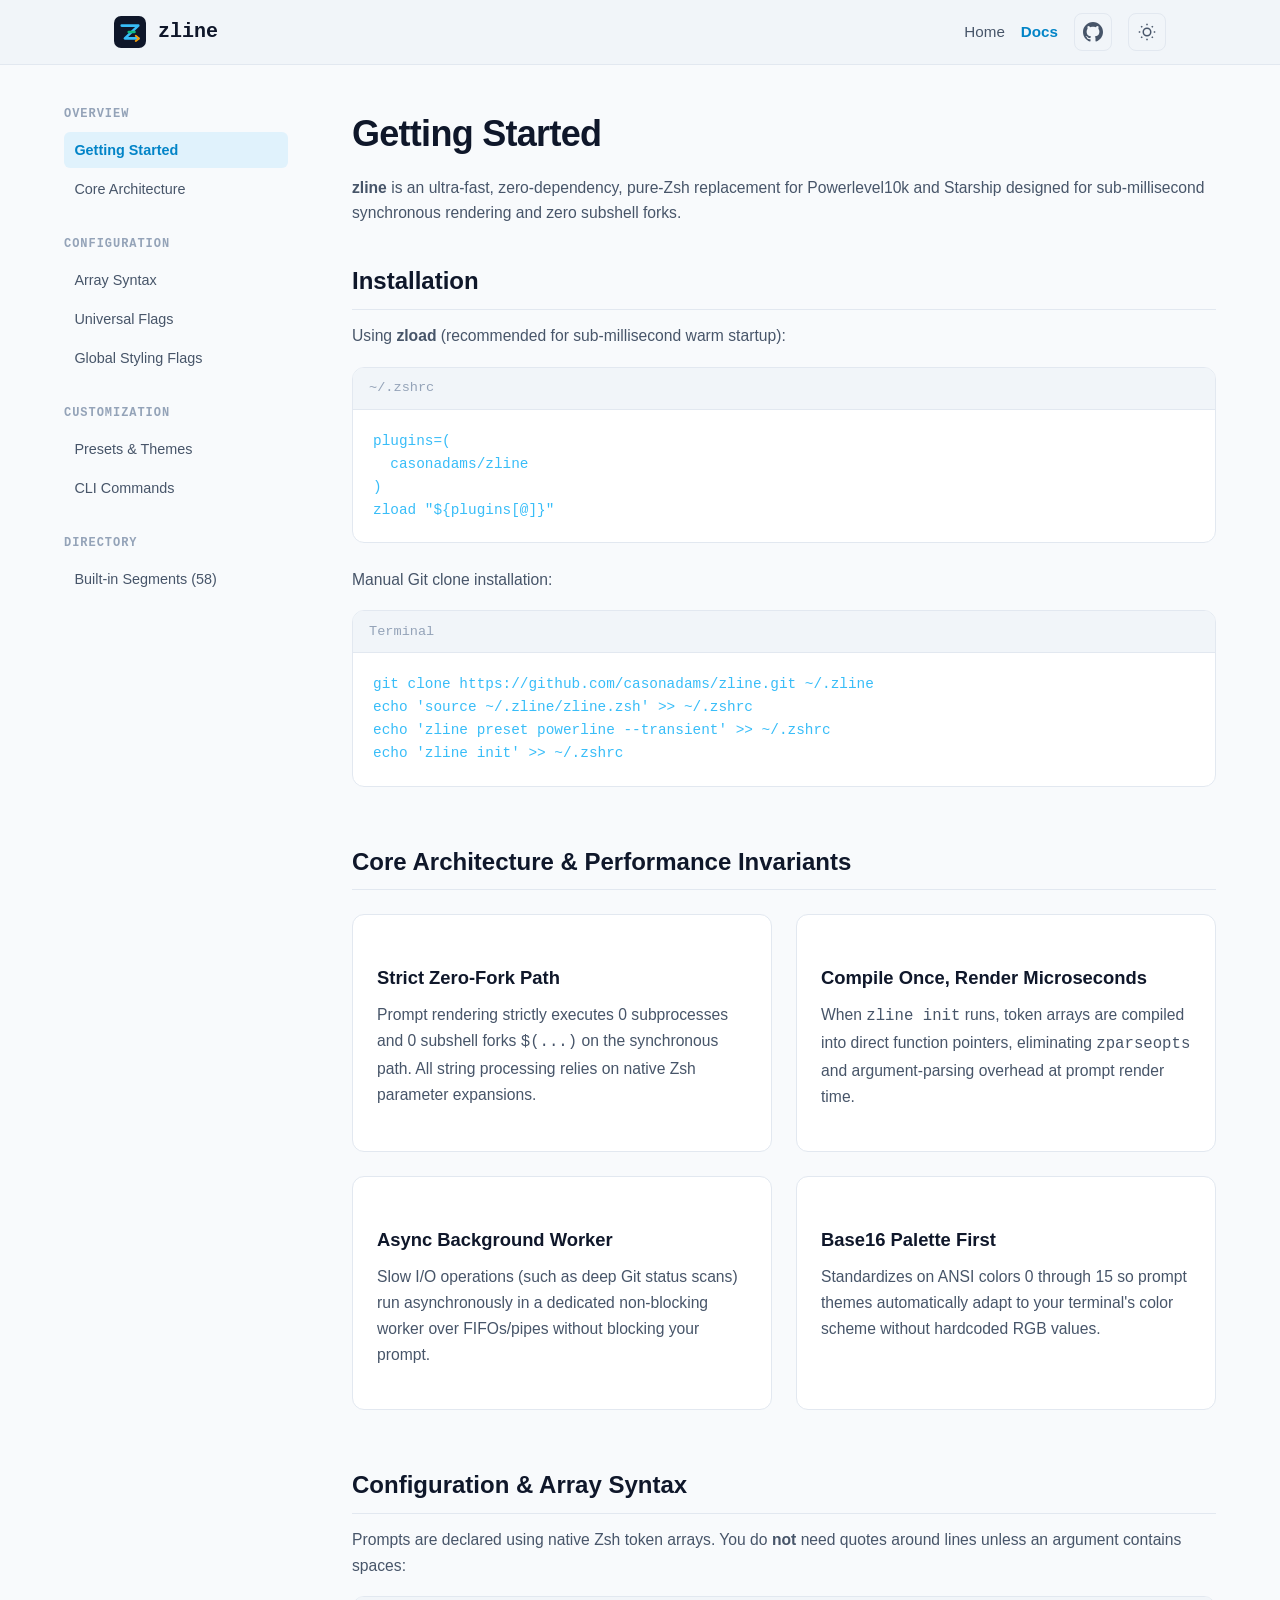
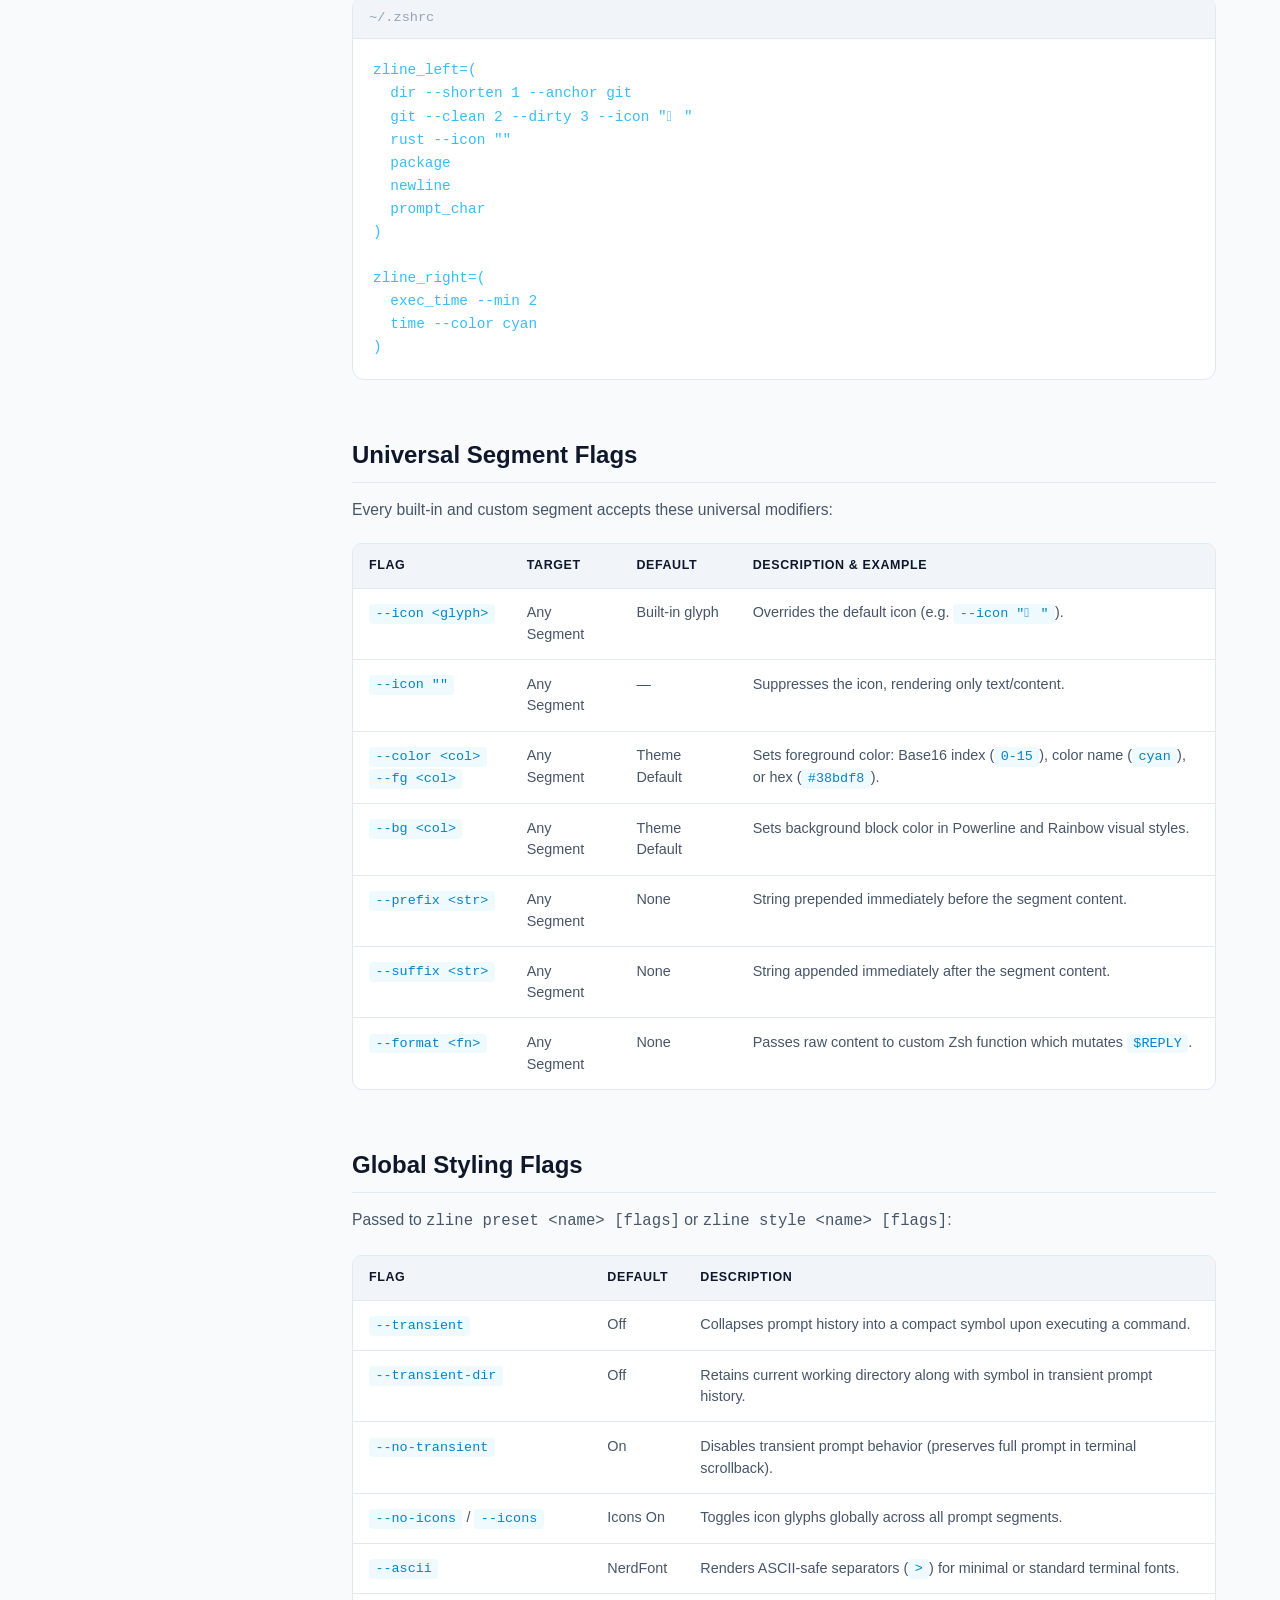
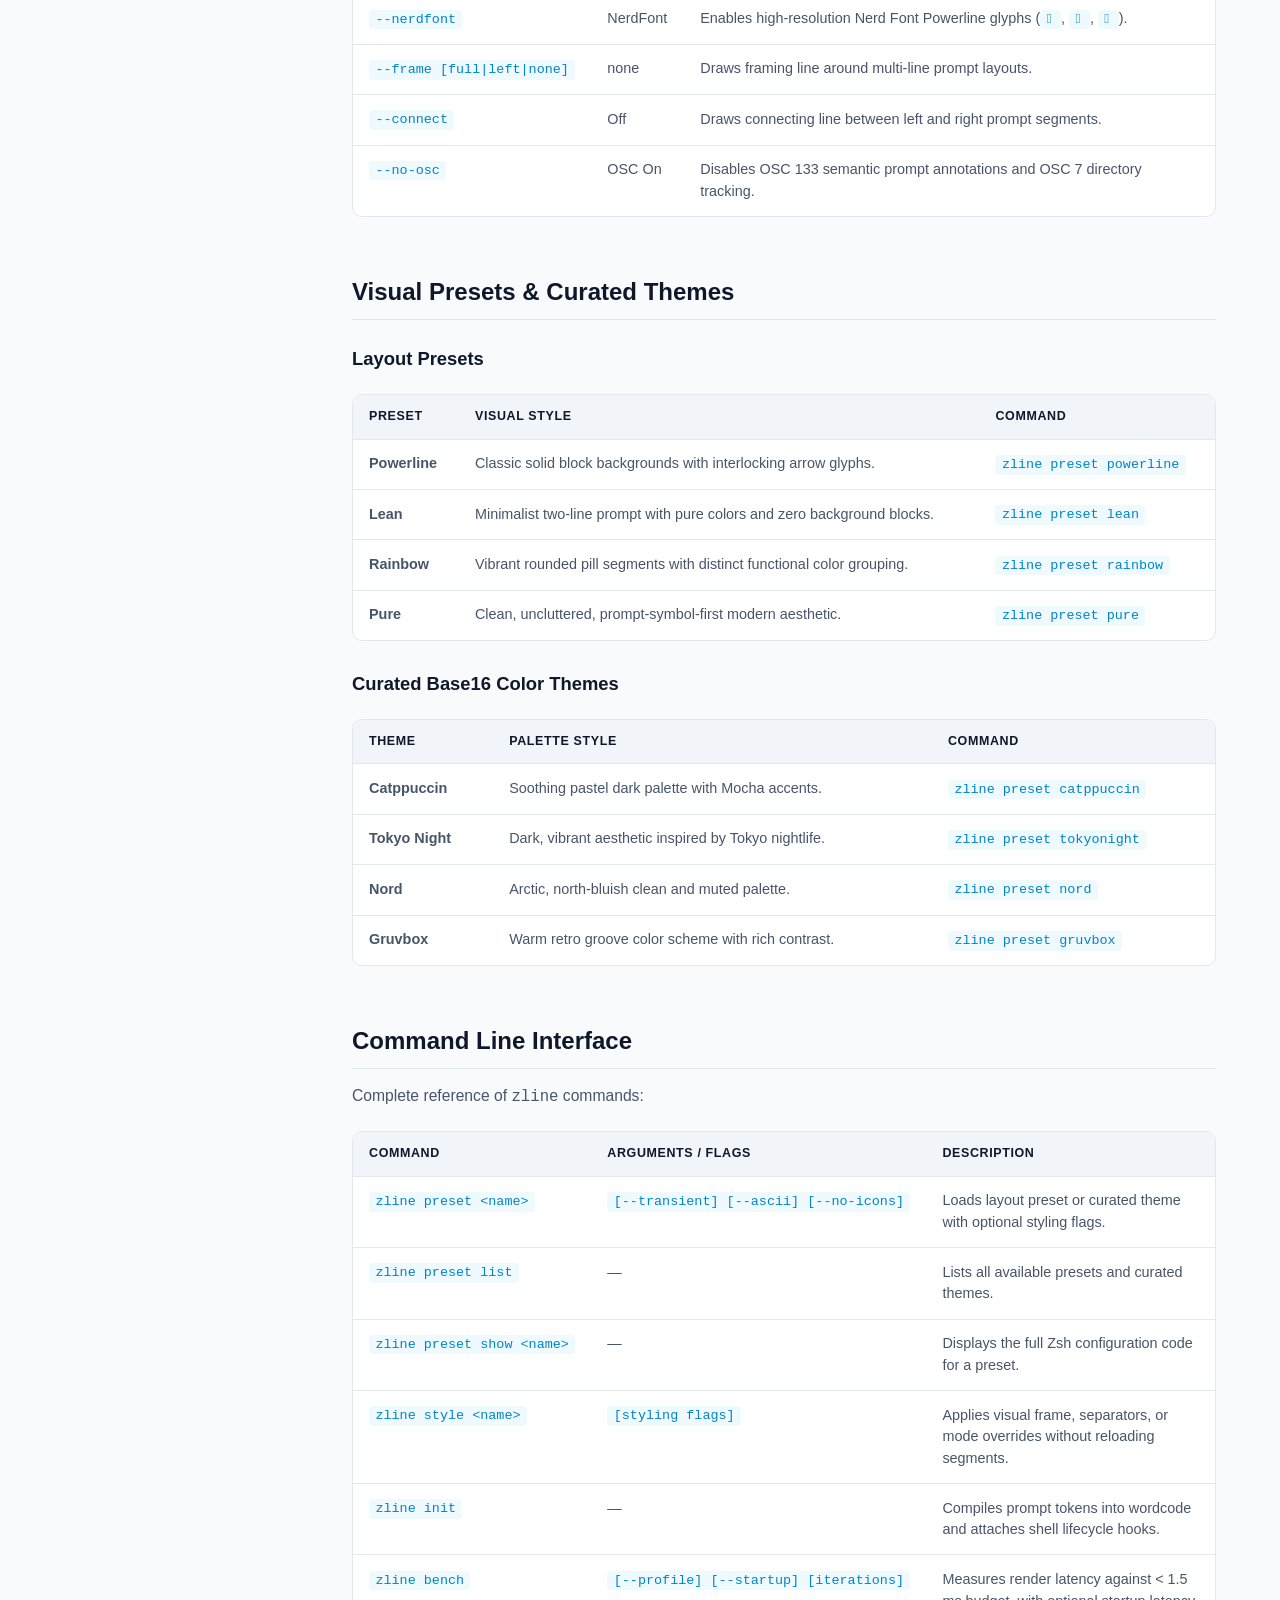
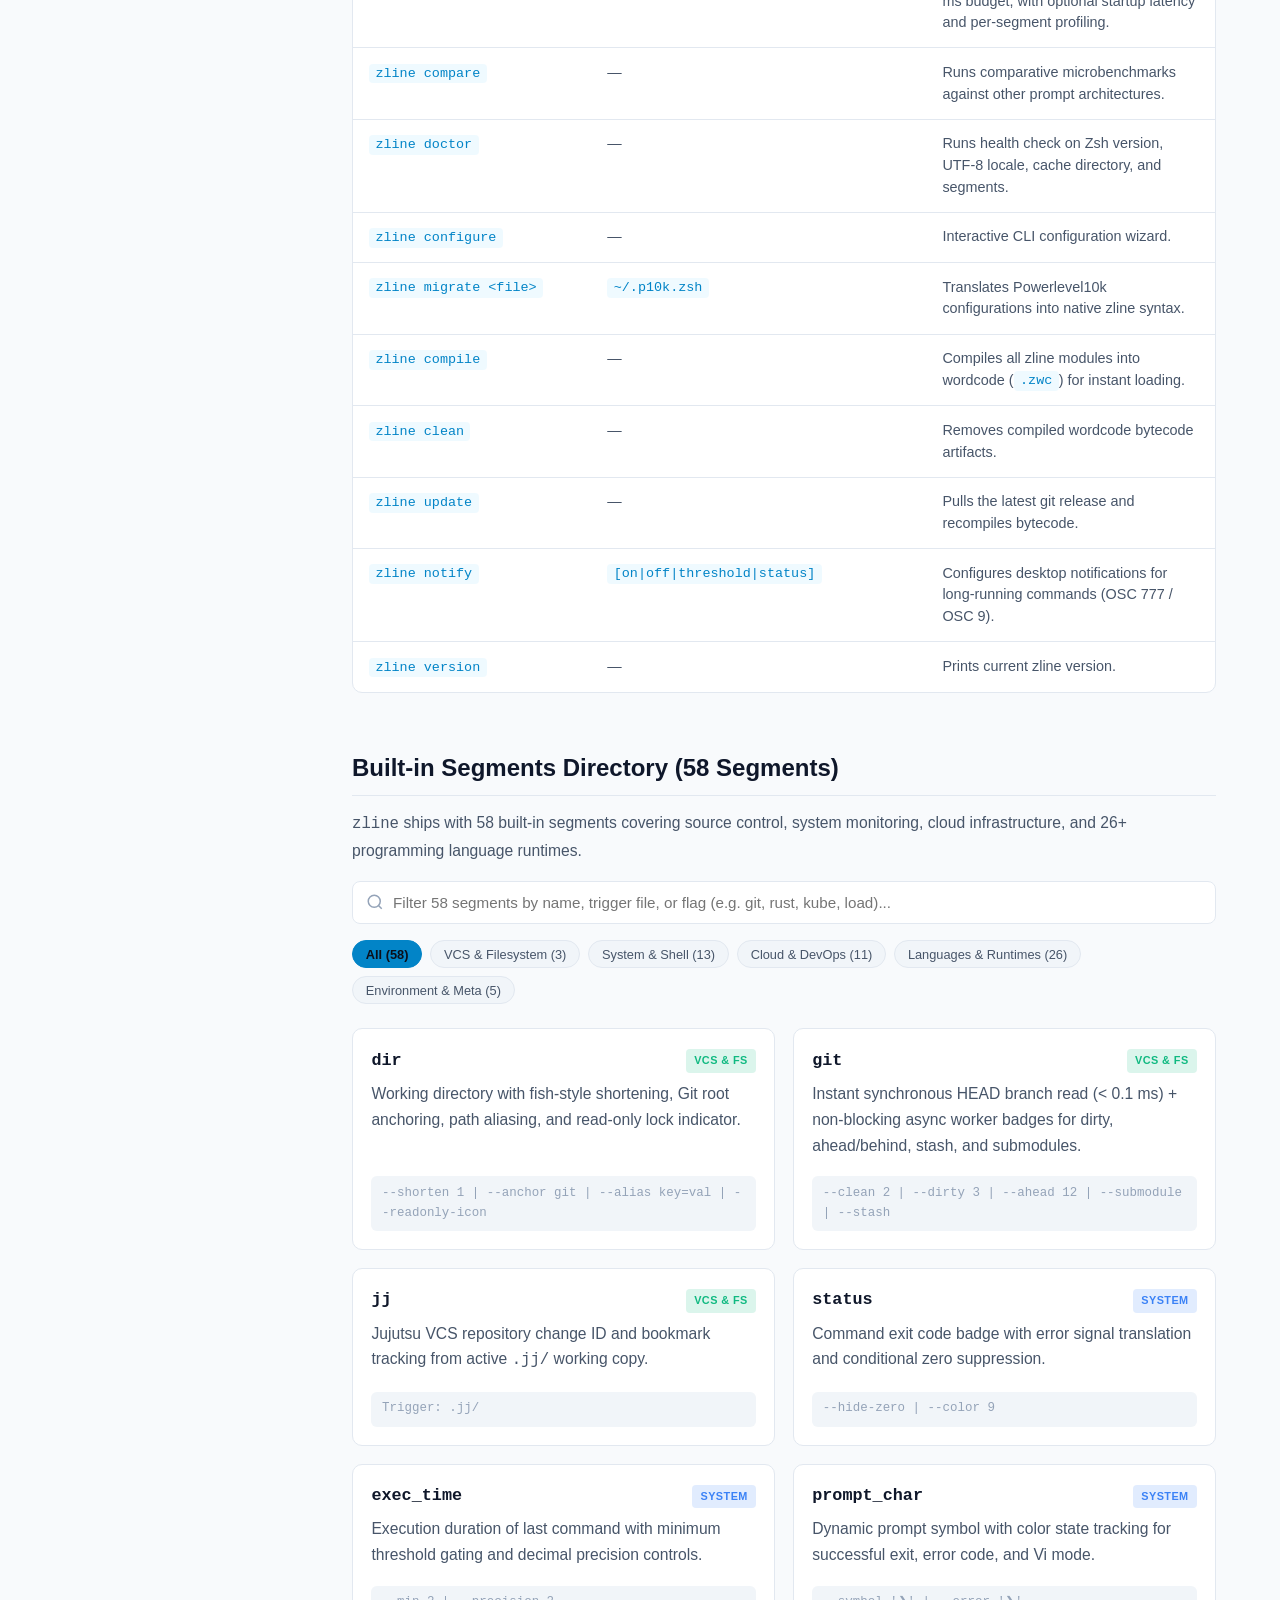
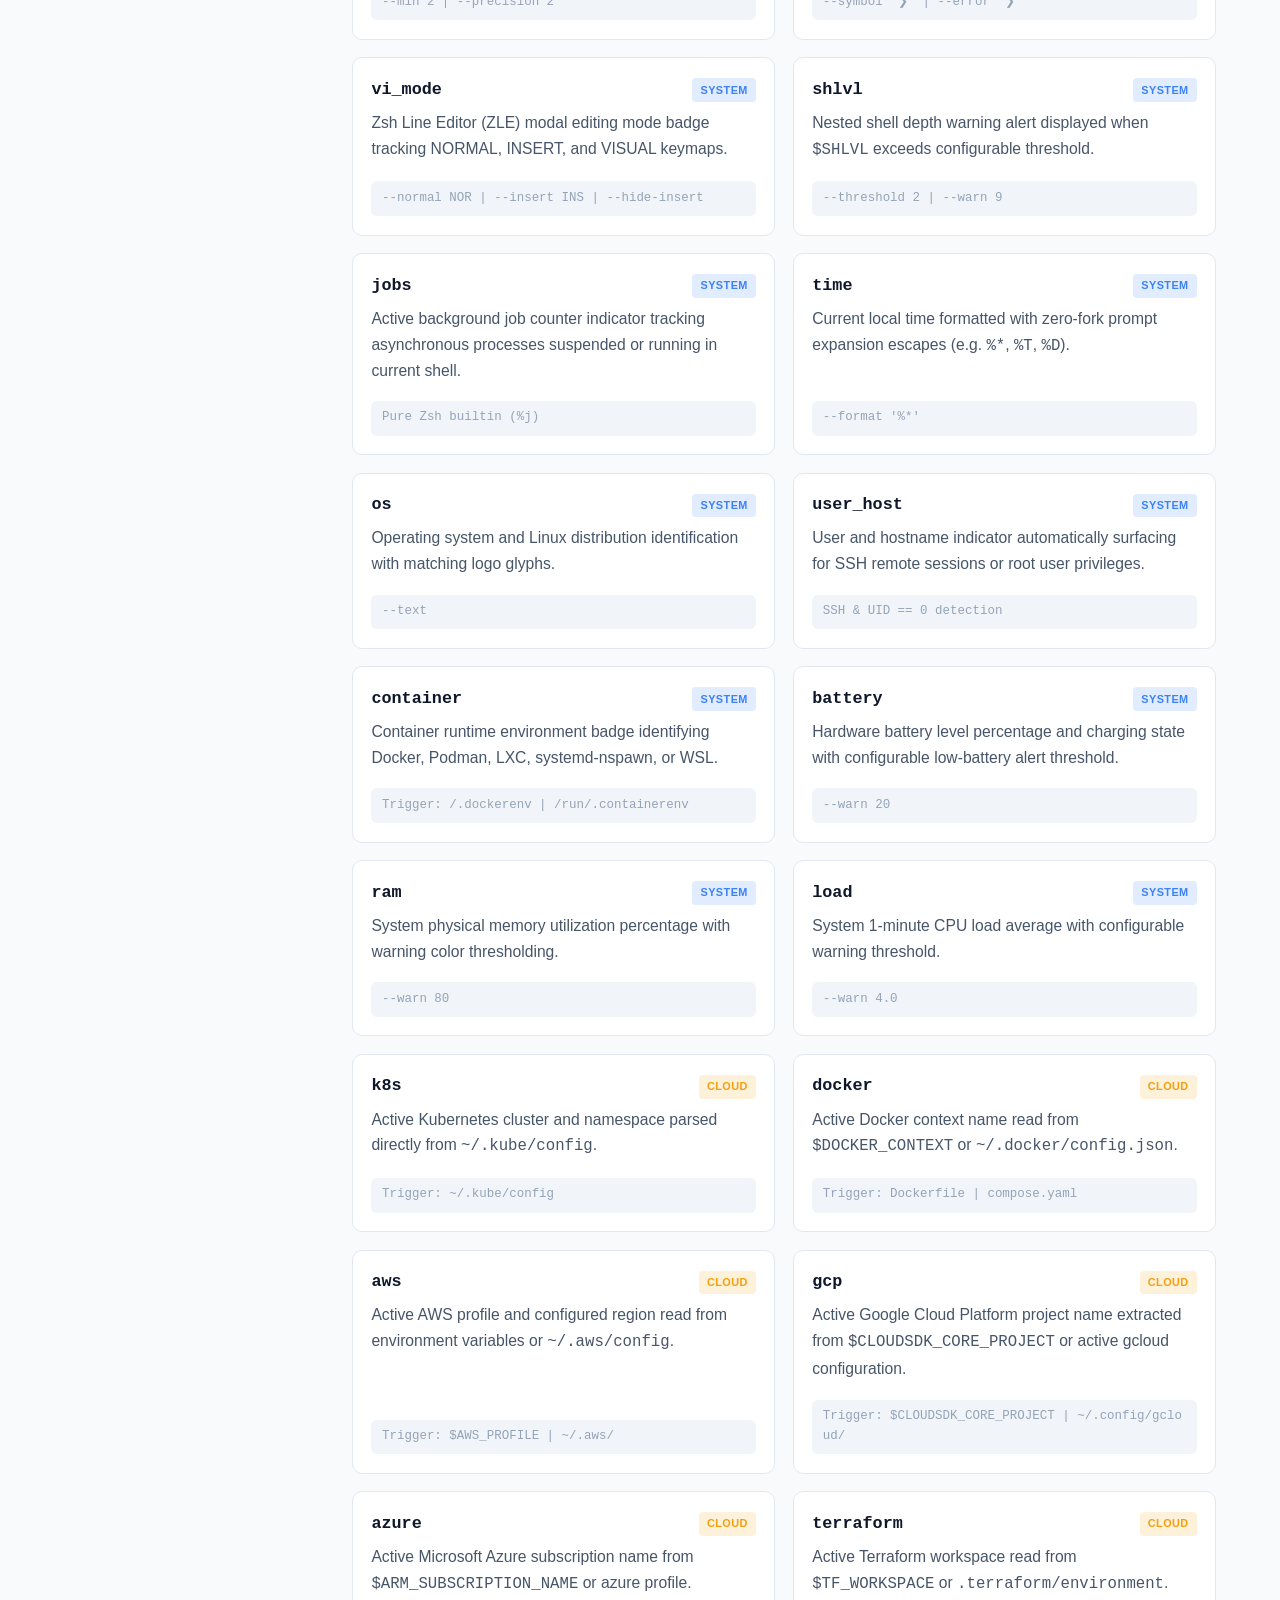
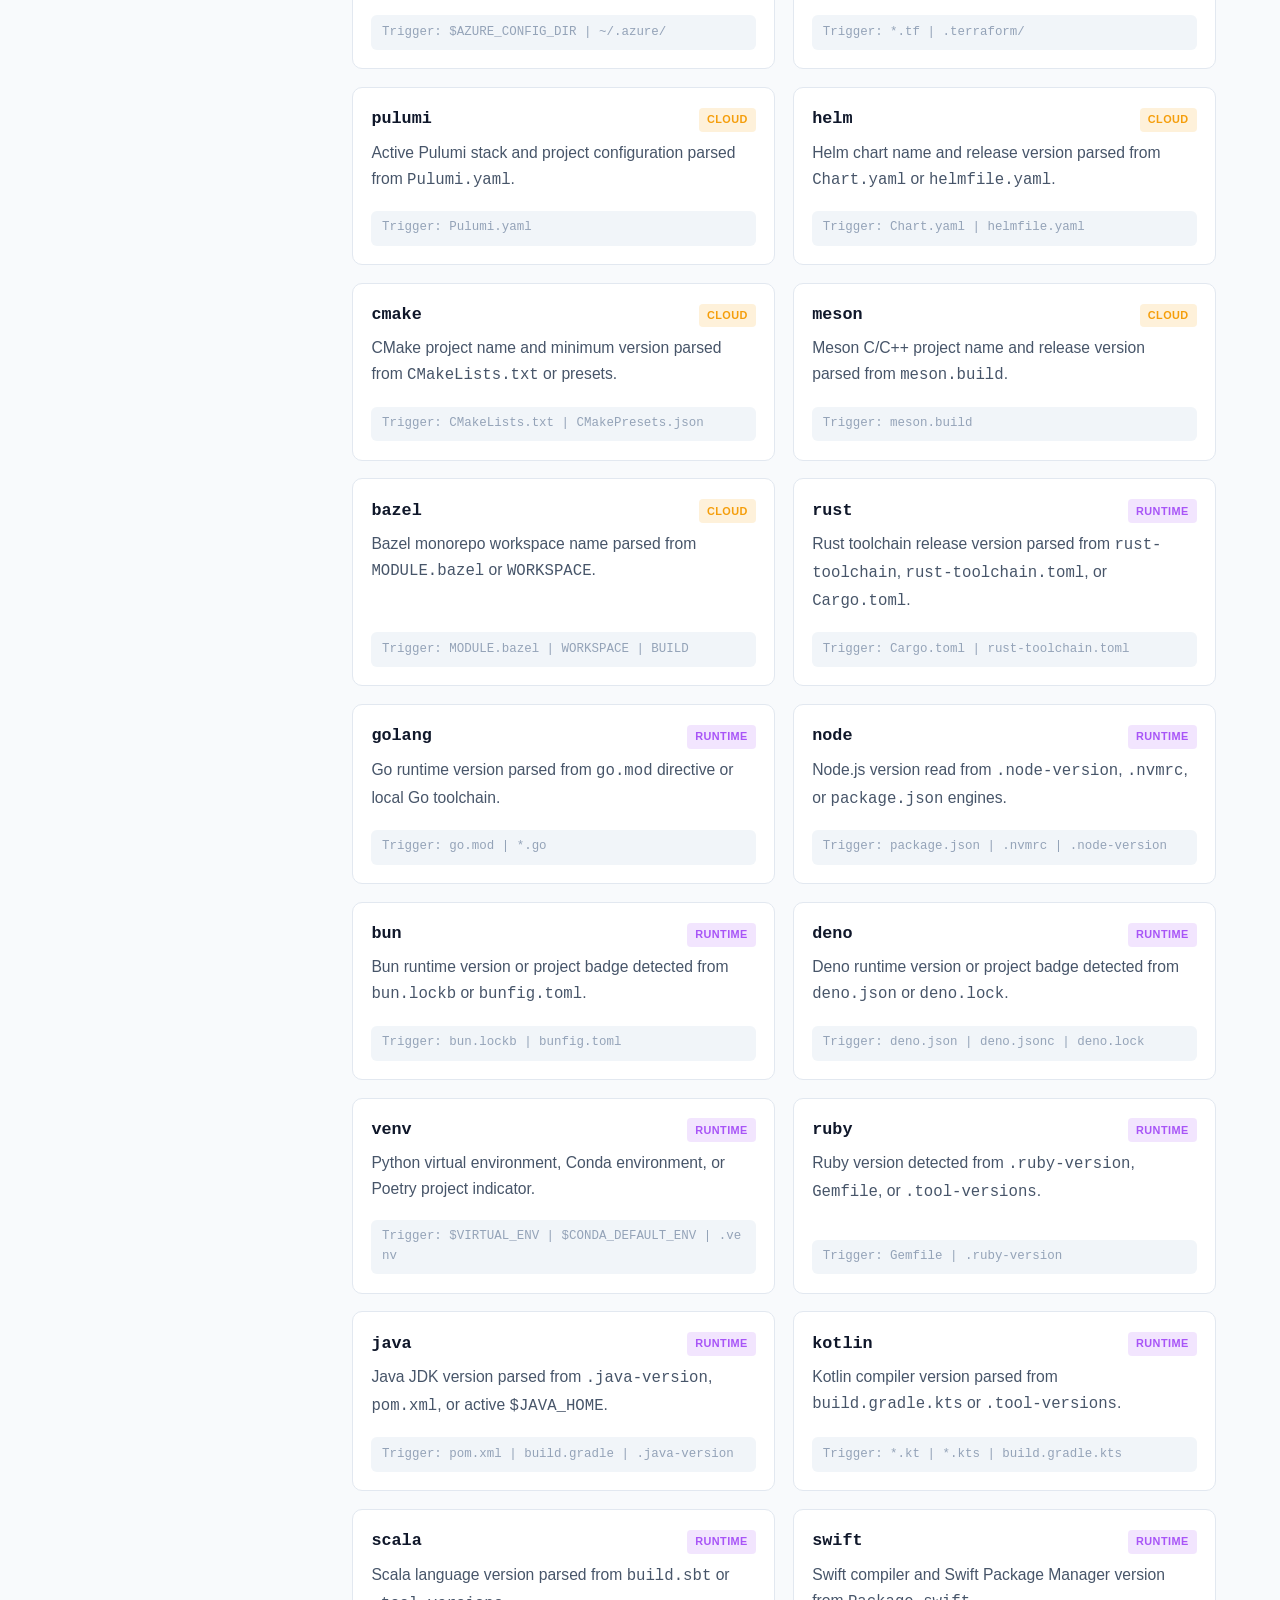
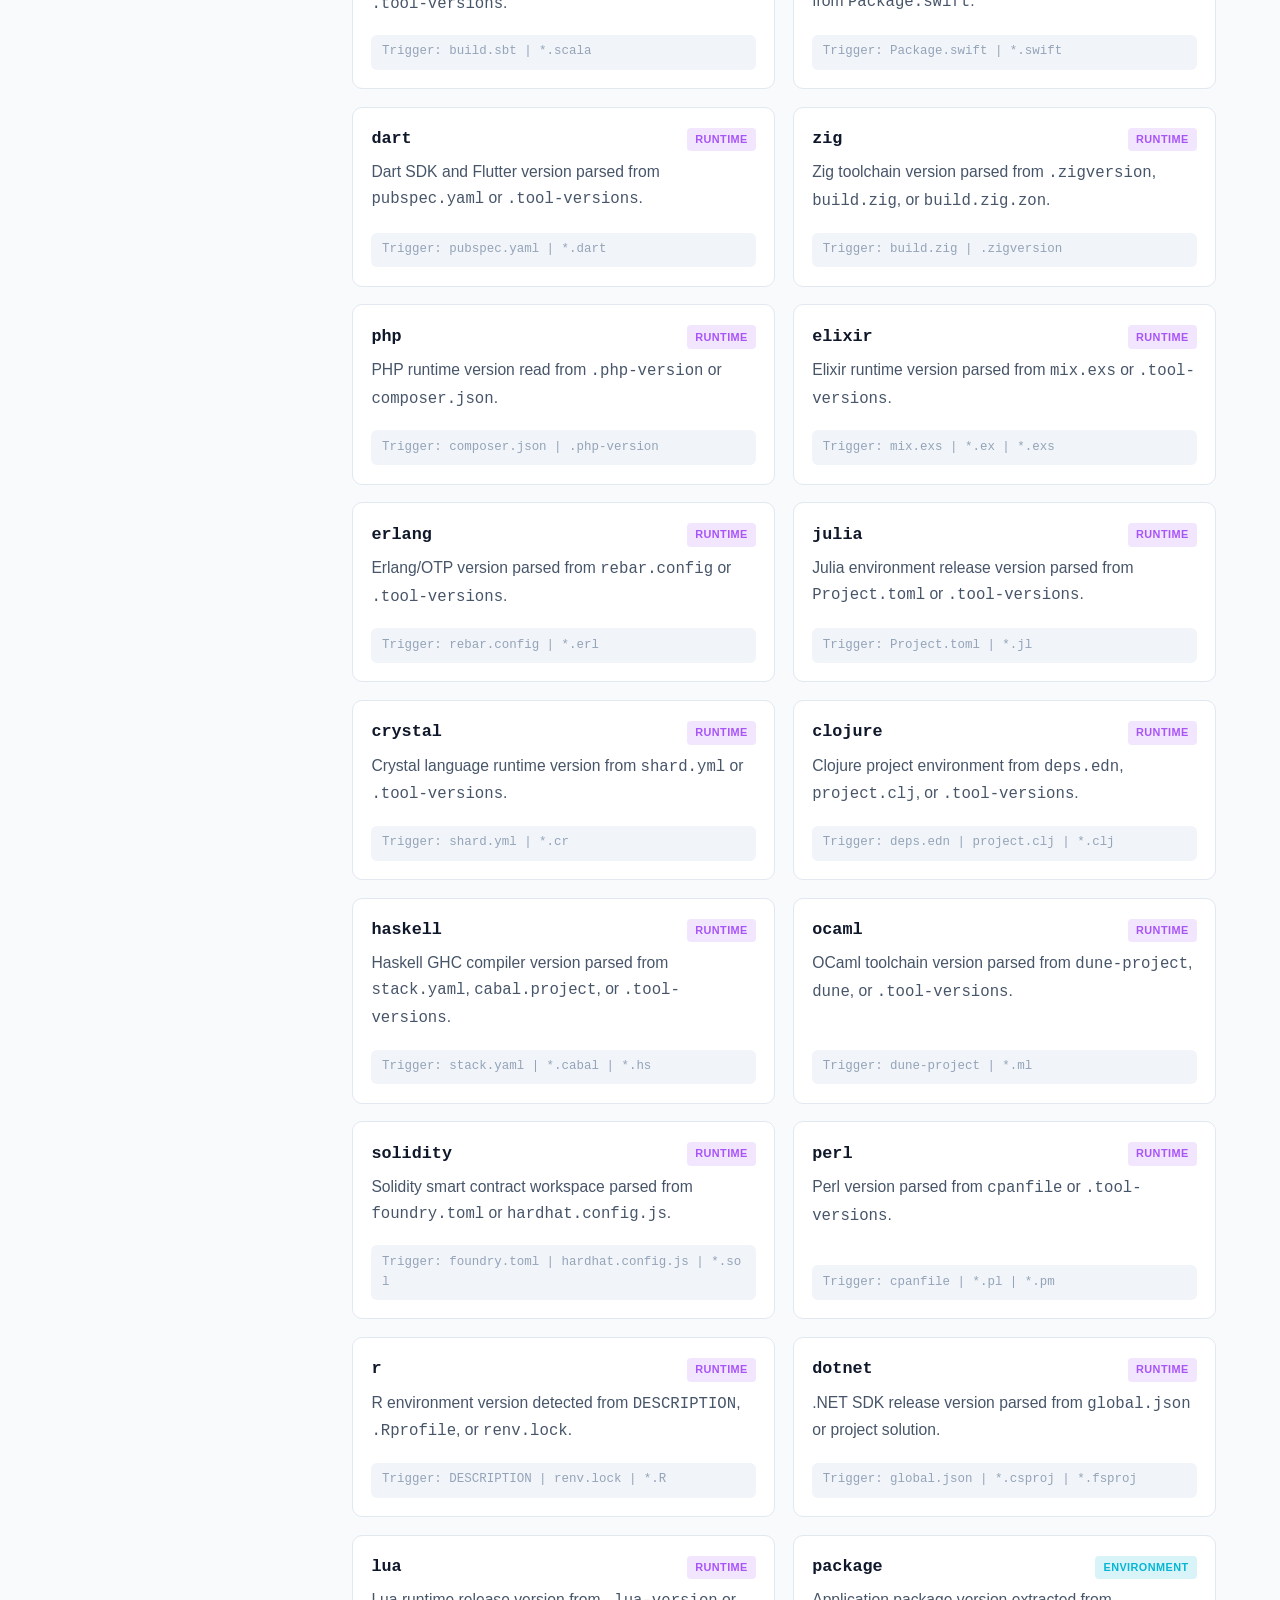
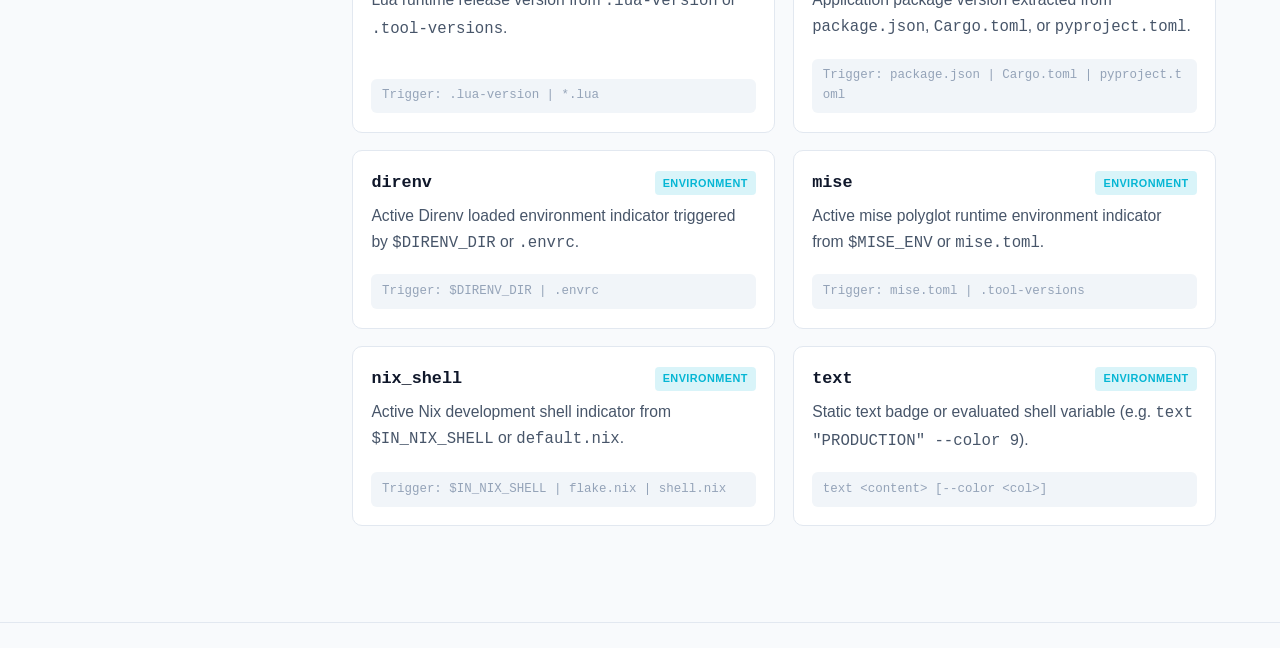
==== commit 314d00ca: "docs(bench): document --startup benchmark across man page, docs, web, and completions" ====
--- a/www/docs.html
+++ b/www/docs.html
@@ -428,8 +428,8 @@
               </tr>
               <tr>
                 <td><code>zline bench</code></td>
-                <td><code>[--profile] [iterations]</code></td>
-                <td>Measures render latency against &lt; 1.5 ms budget, with optional per-segment profiling.</td>
+                <td><code>[--profile] [--startup] [iterations]</code></td>
+                <td>Measures render latency against &lt; 1.5 ms budget, with optional startup latency and per-segment profiling.</td>
               </tr>
               <tr>
                 <td><code>zline compare</code></td>
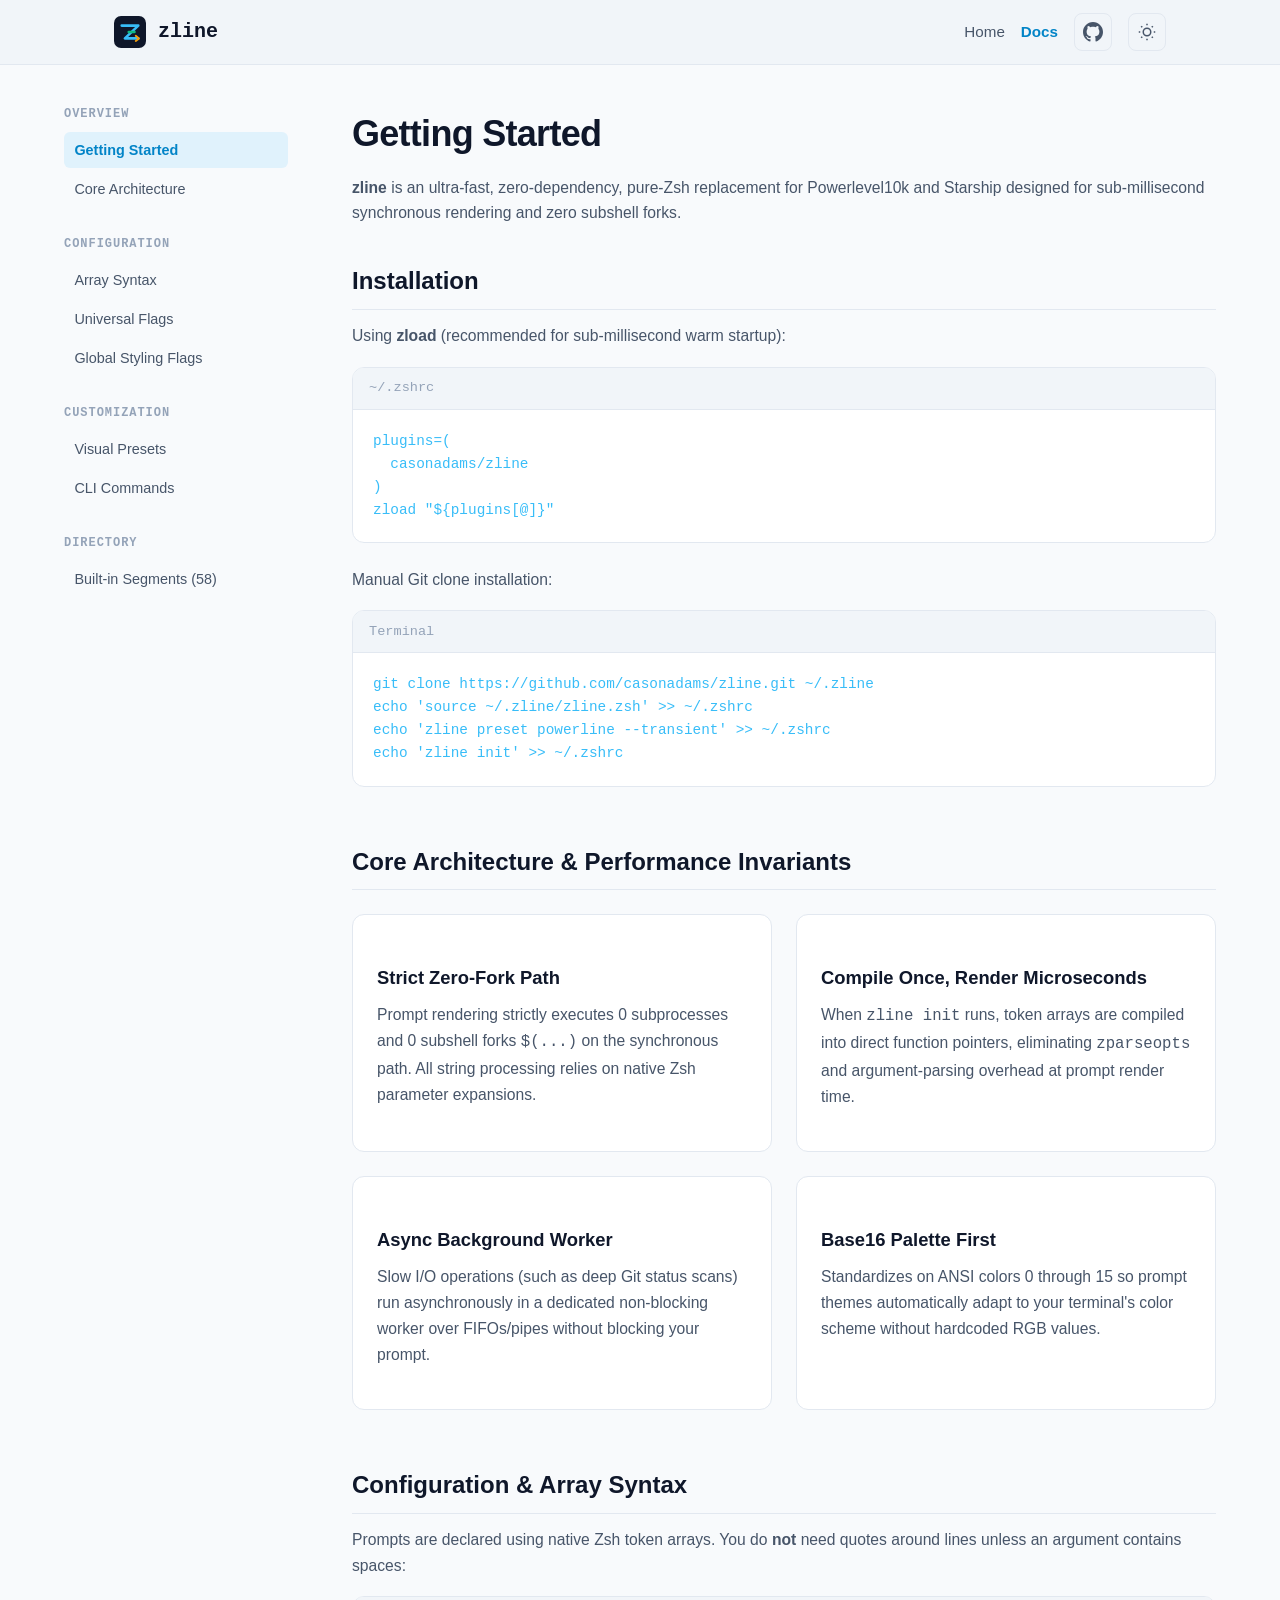
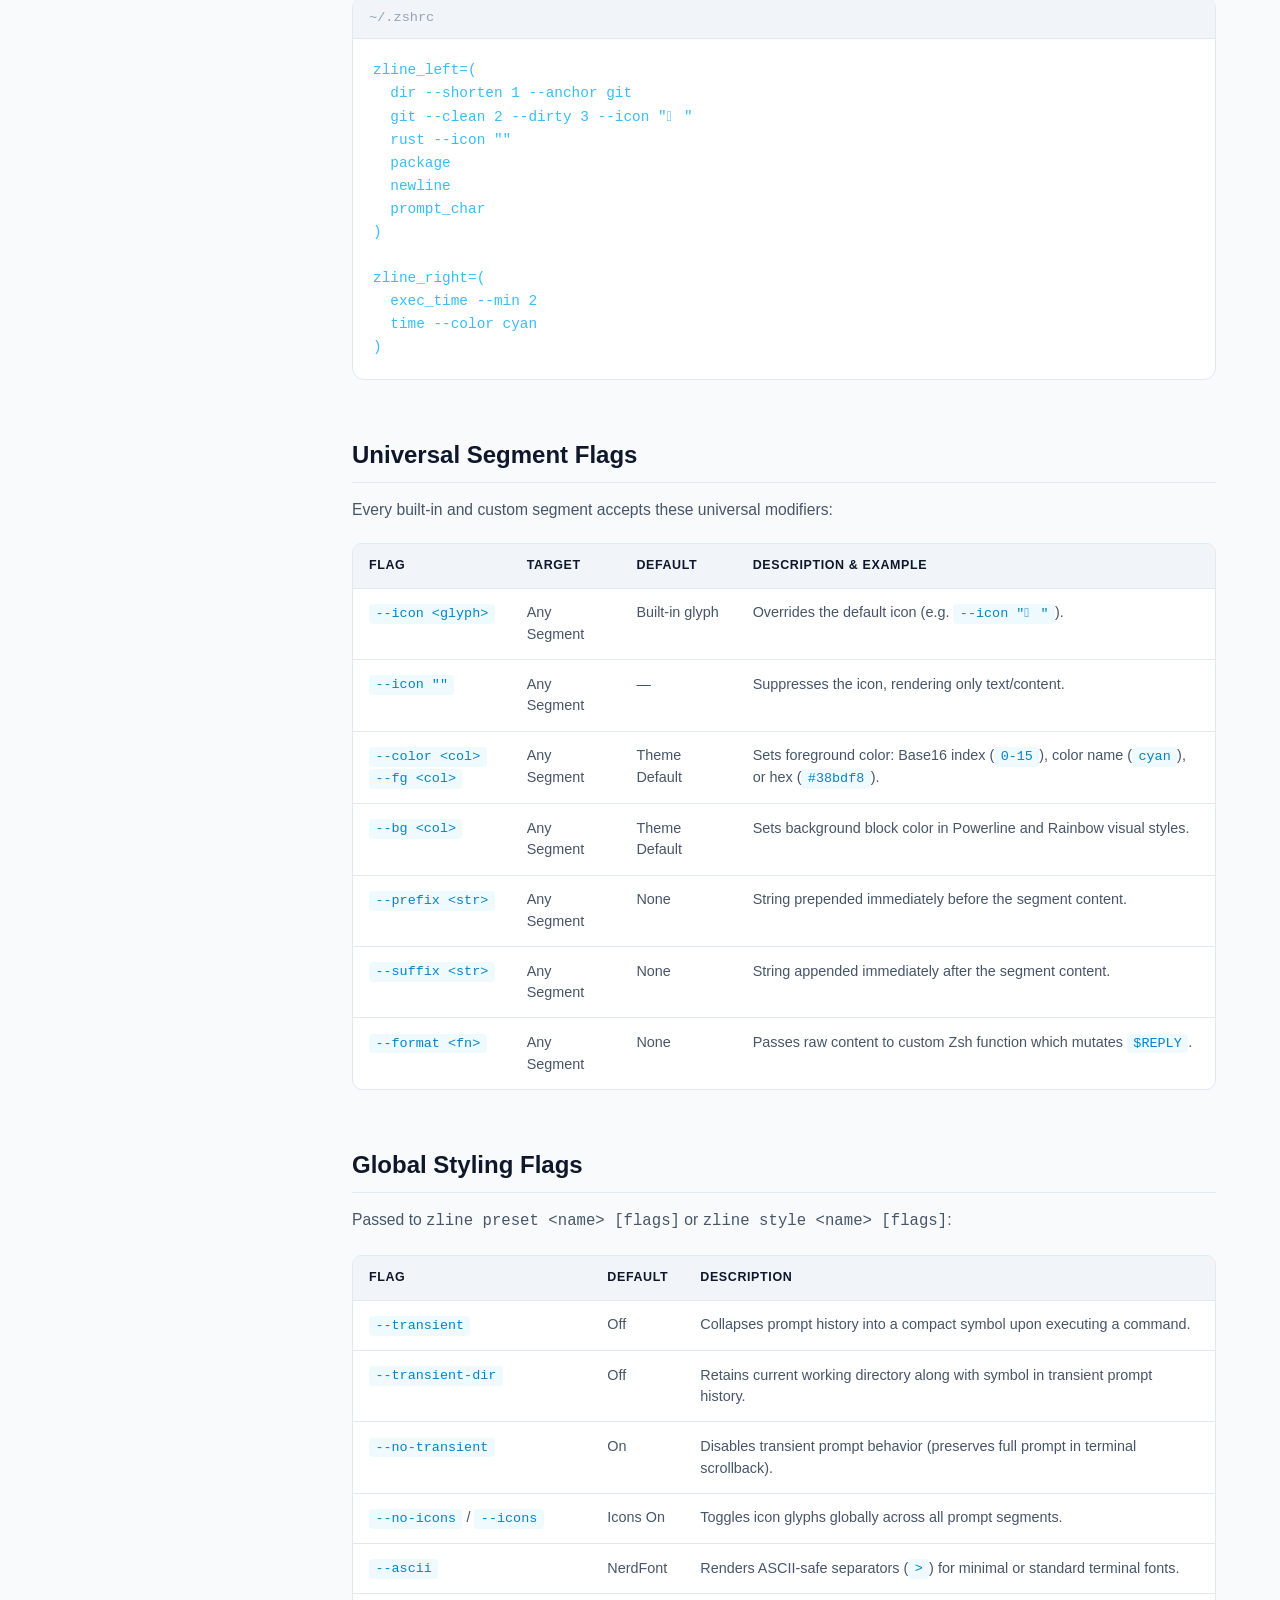
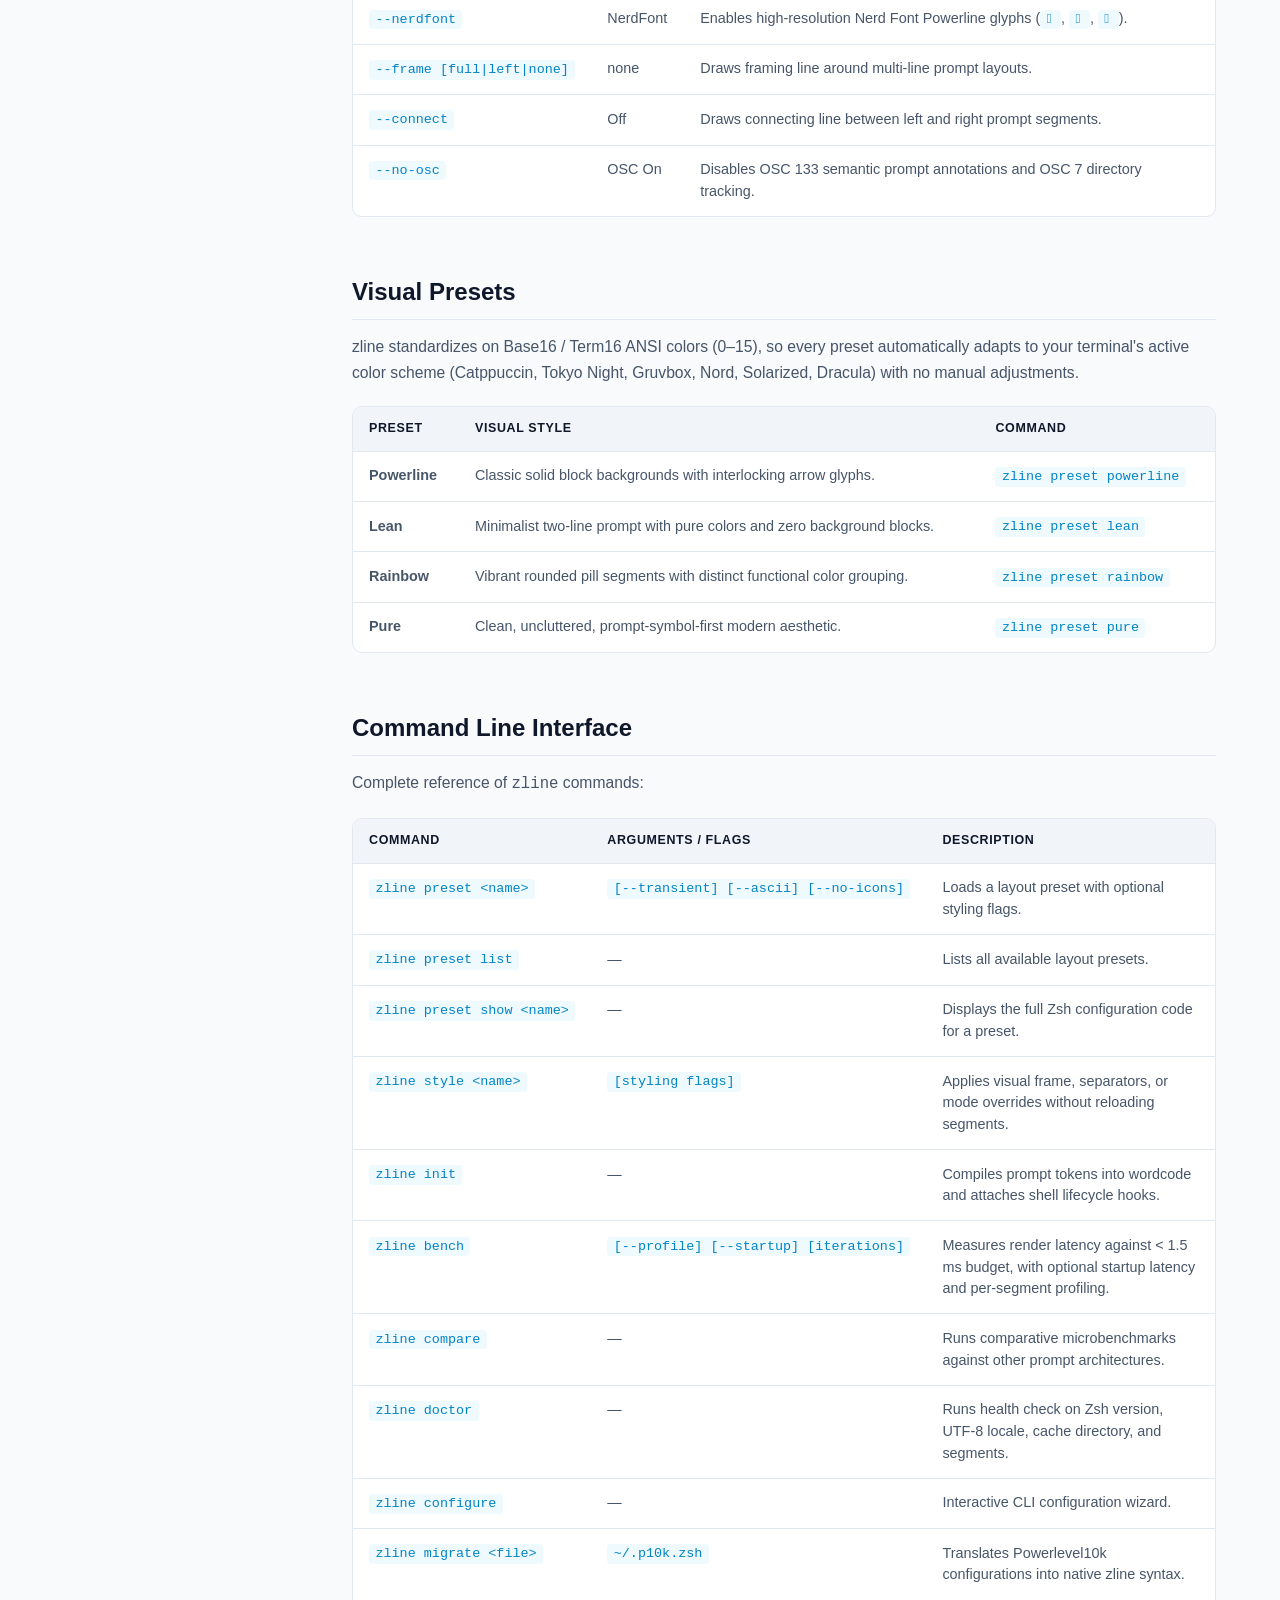
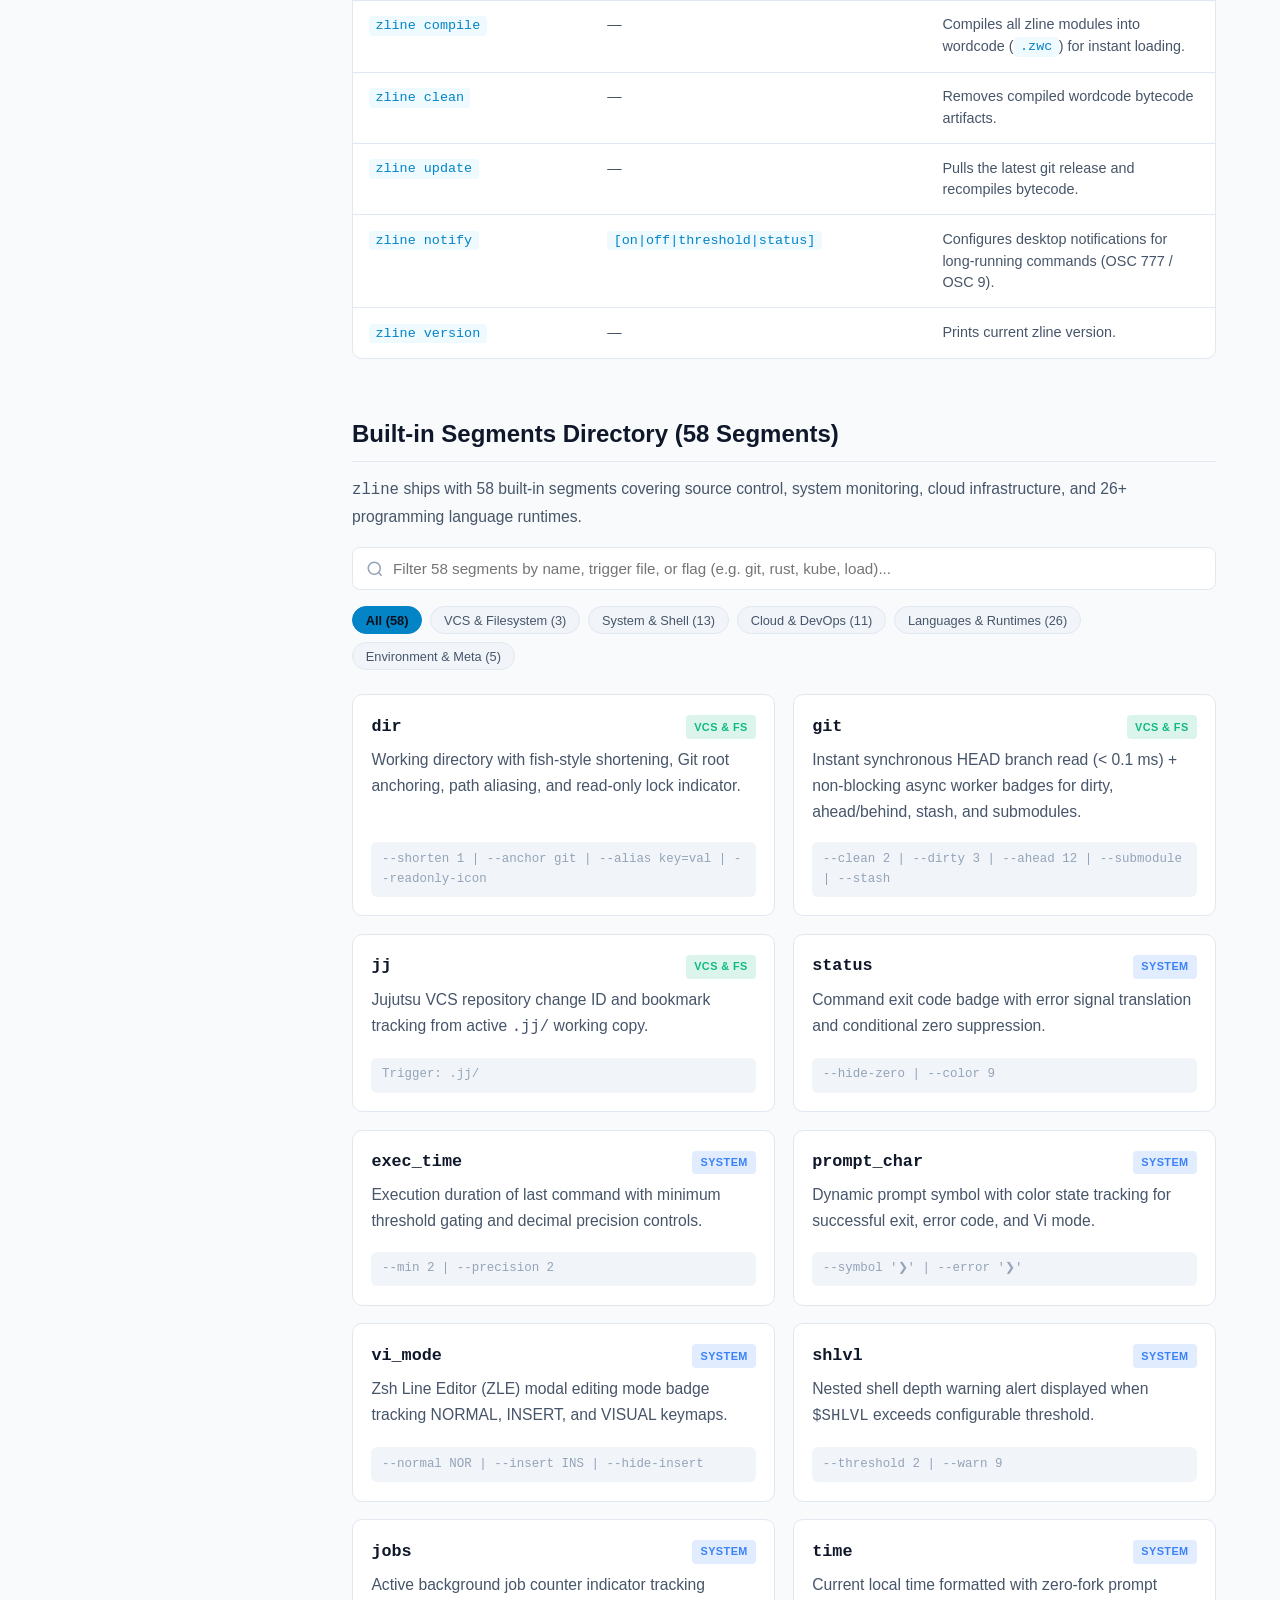
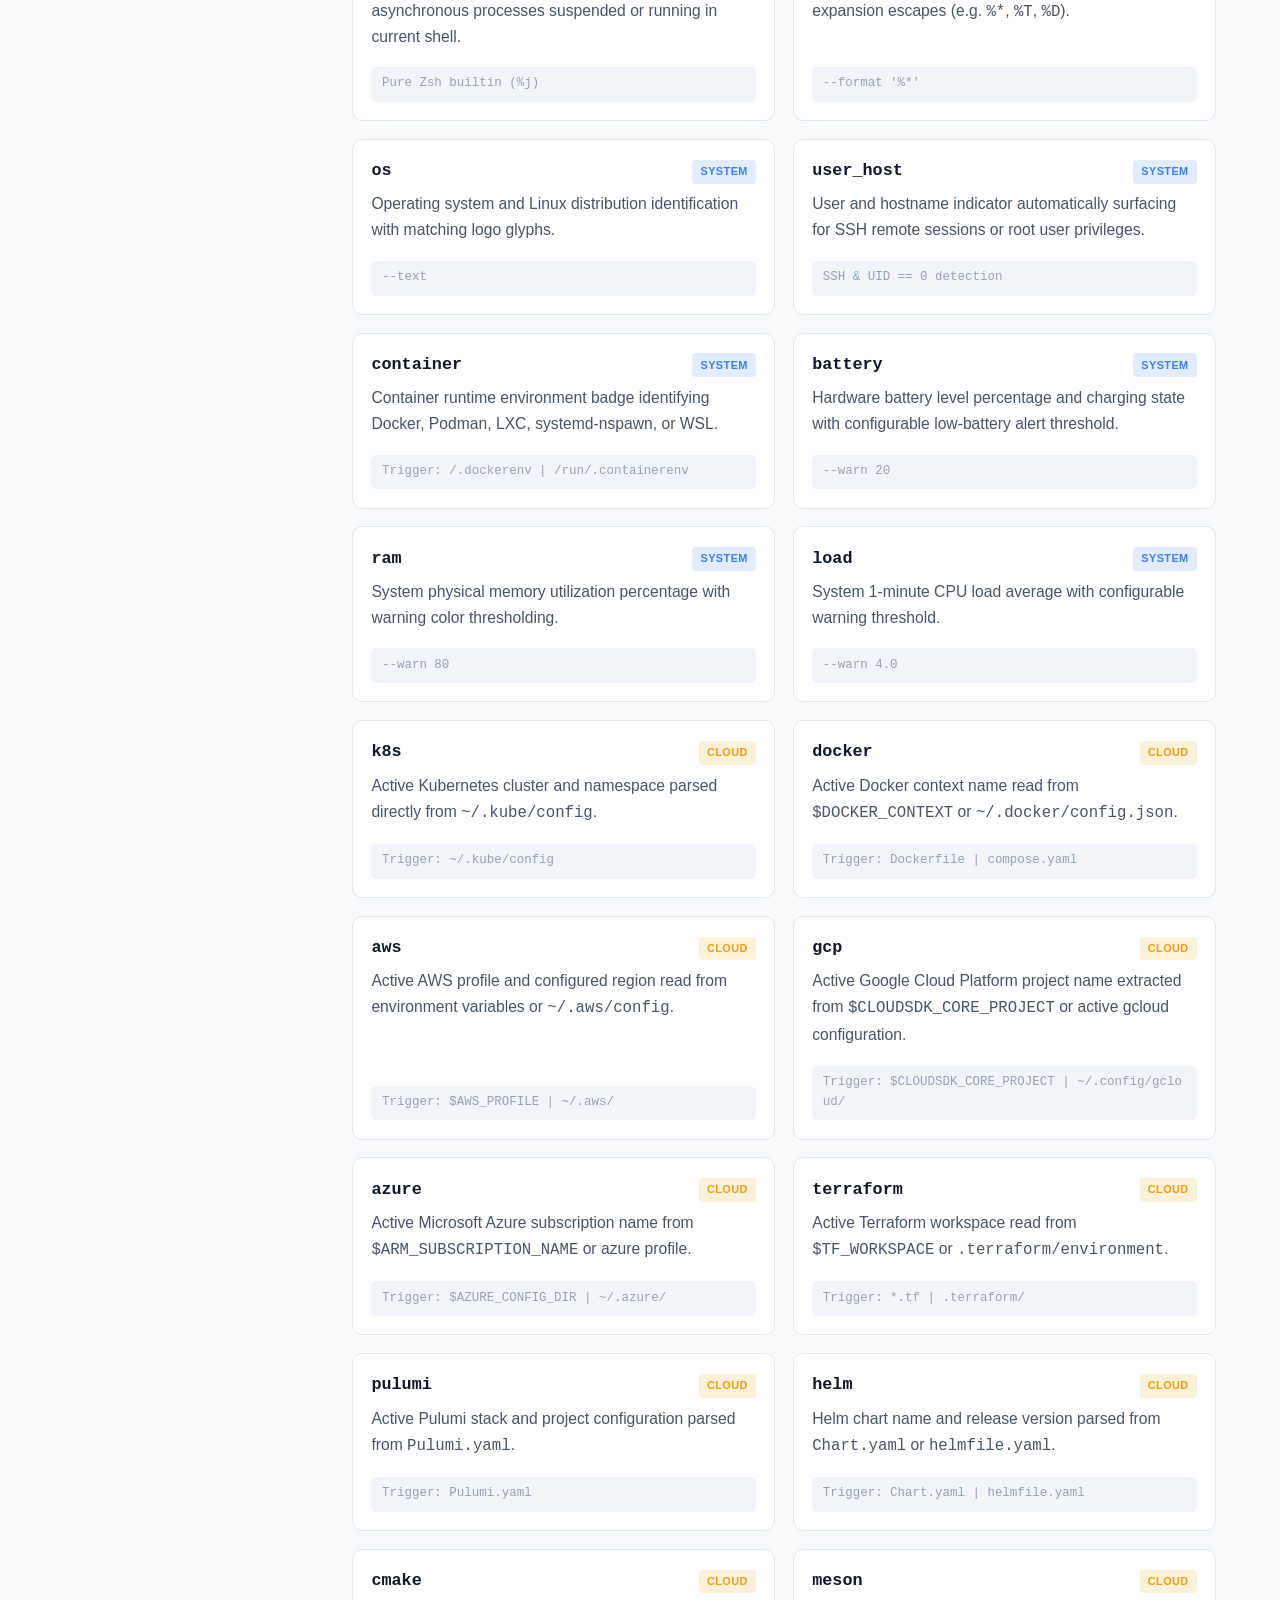
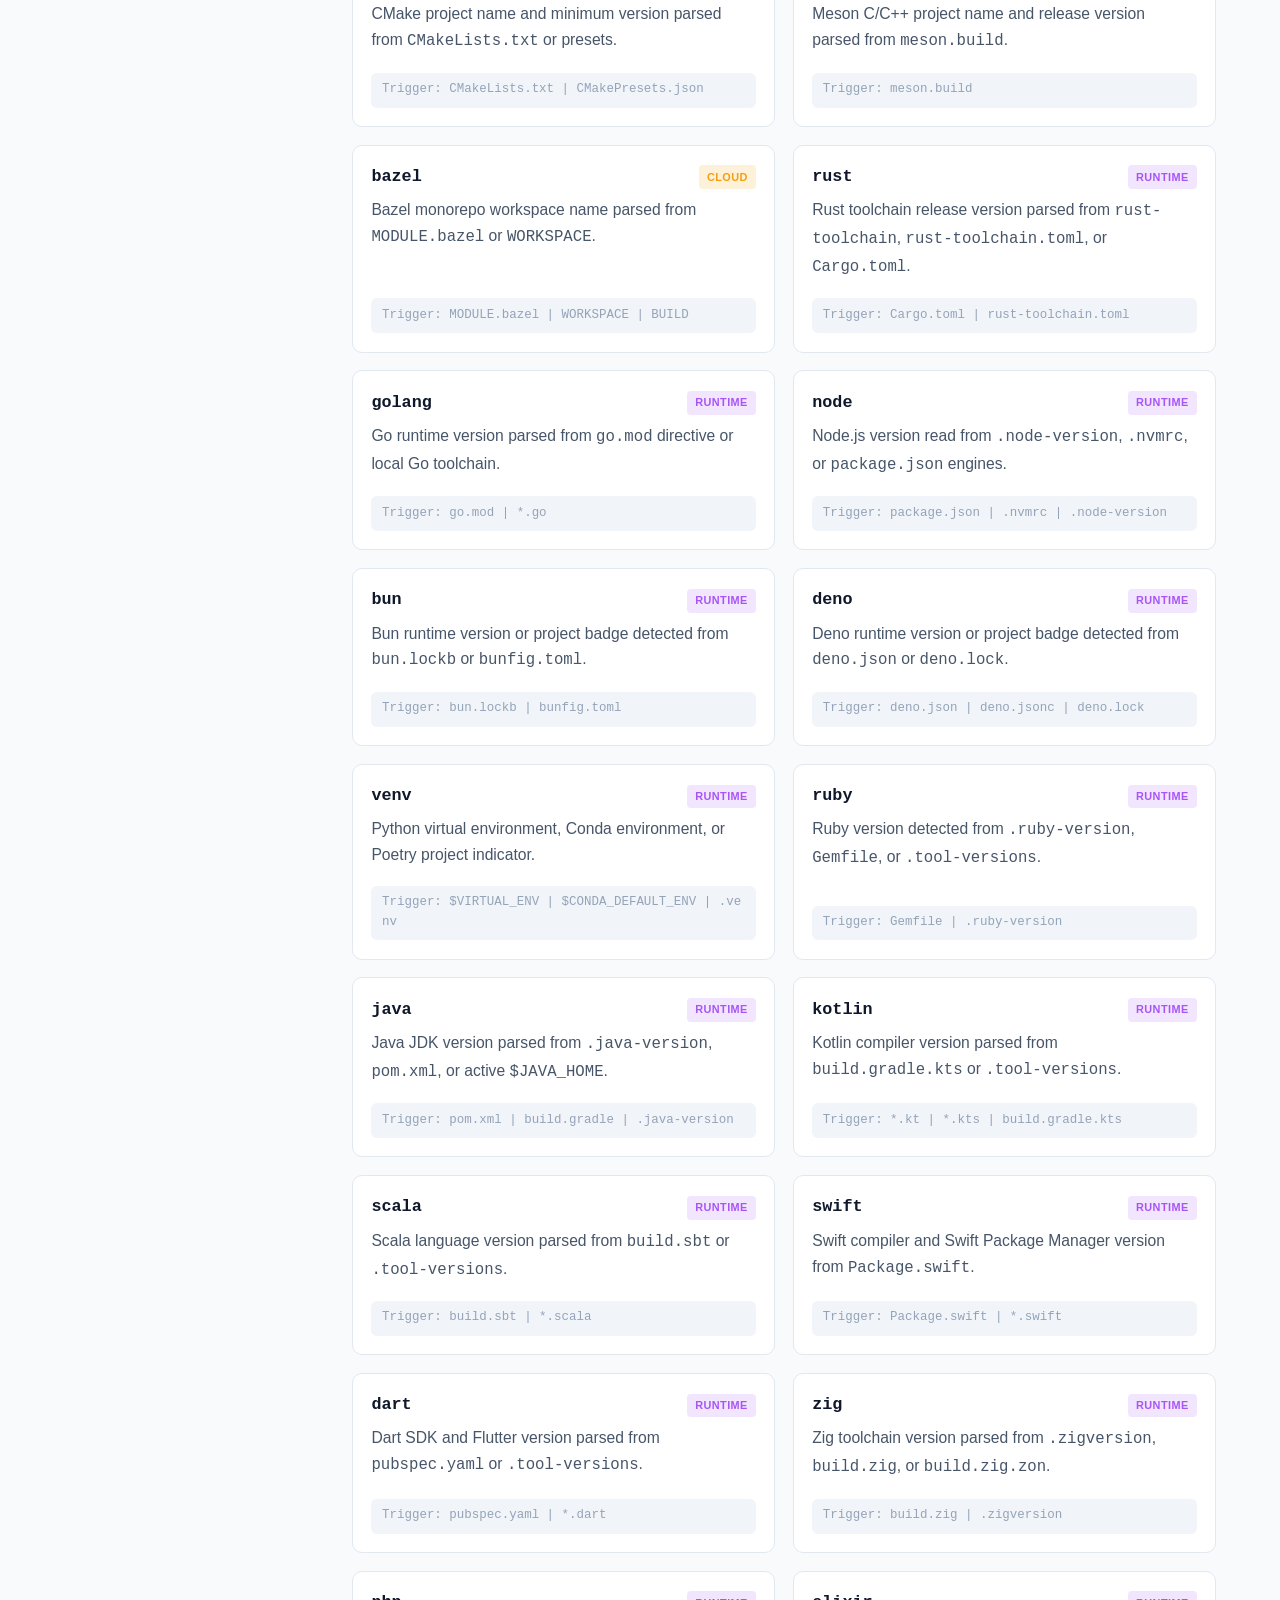
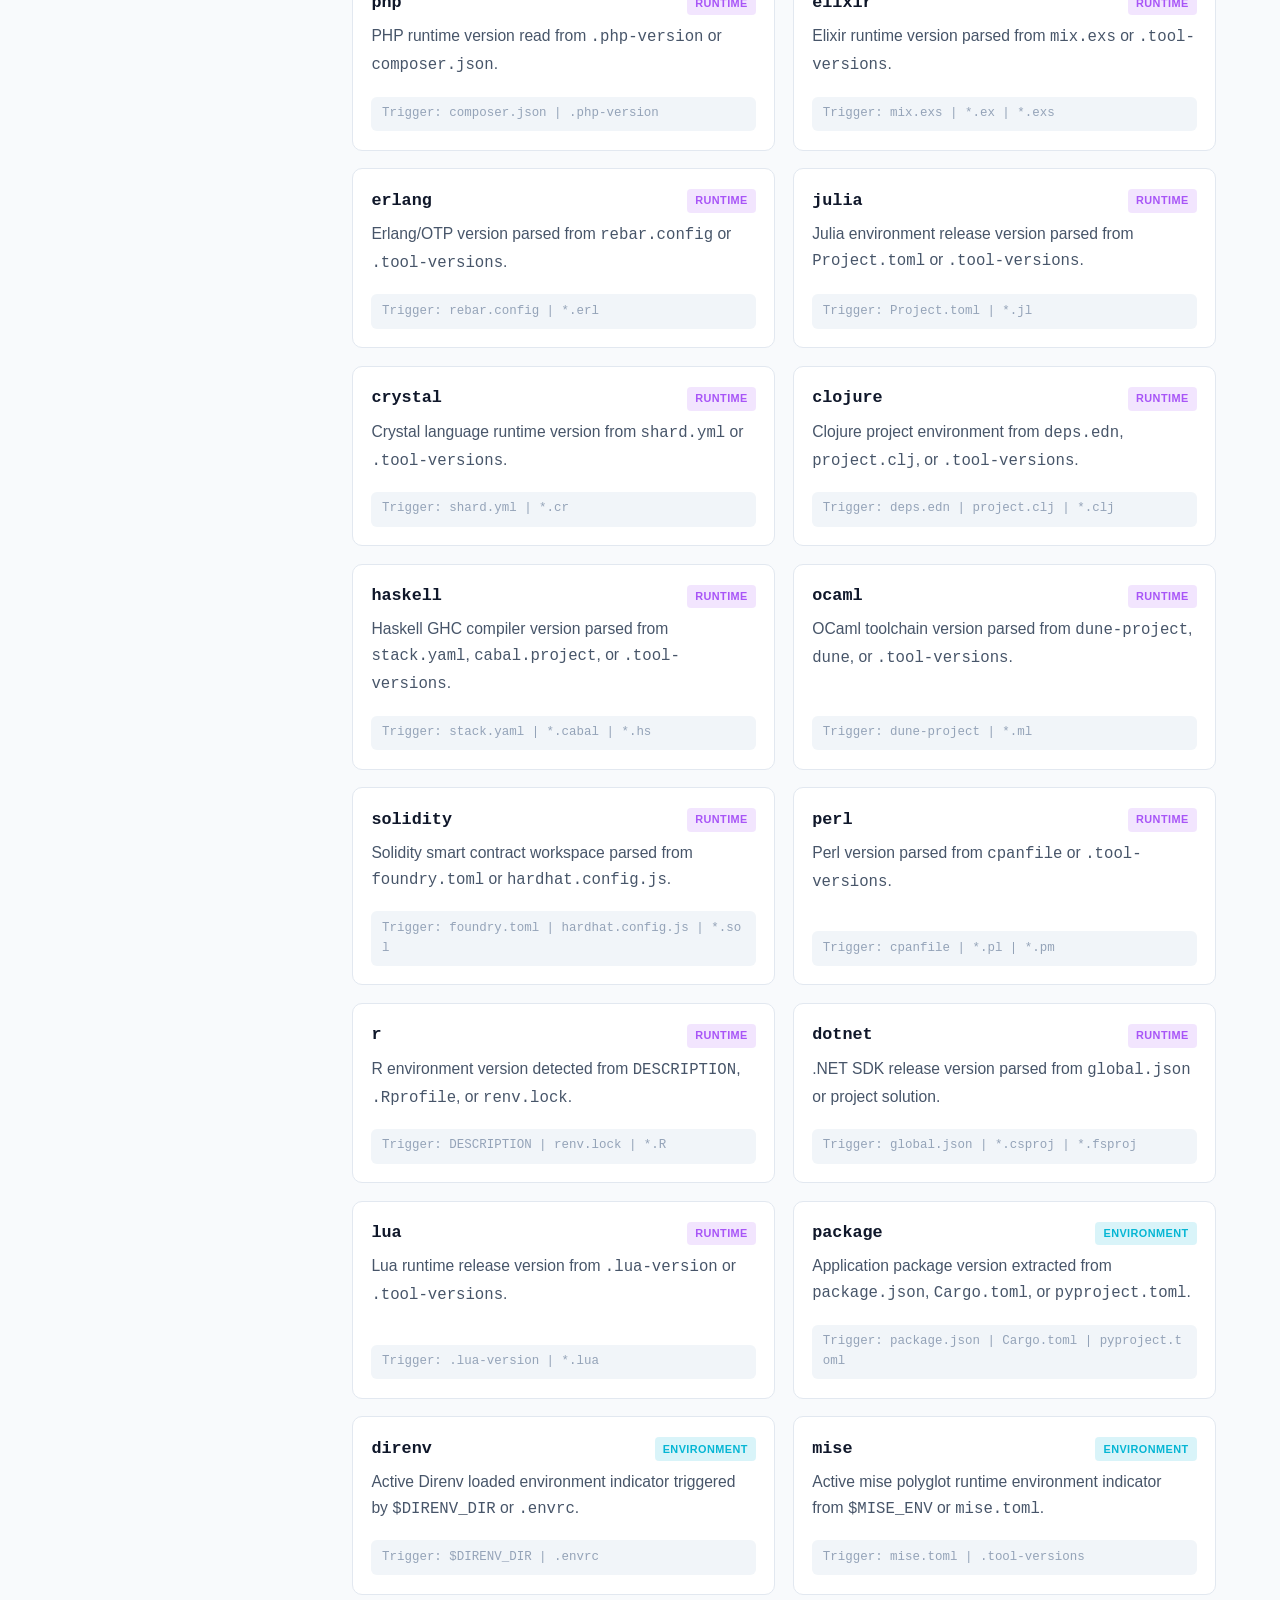
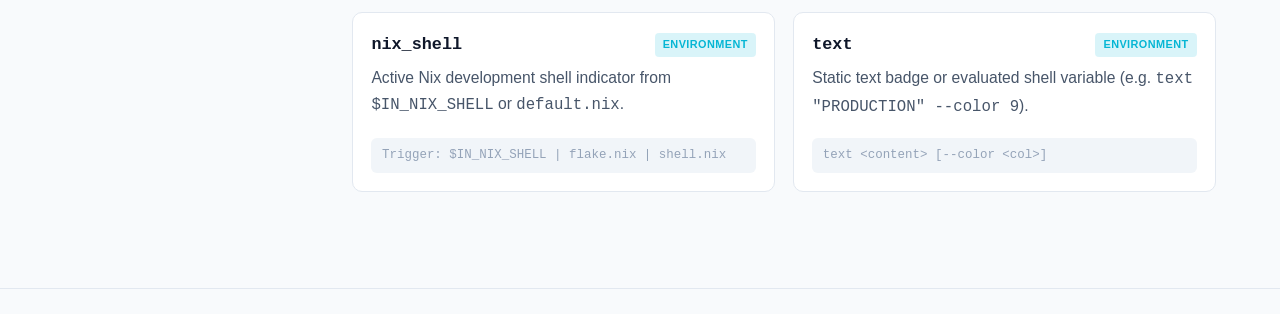
==== commit bee0dfe6: "feat(presets): remove curated themes, adopt Base16 terminal-adaptive palette model Remove 4 pseudo-t" ====
--- a/www/docs.html
+++ b/www/docs.html
@@ -58,7 +58,7 @@
       <li><a href="#configuration" class="docs-nav-link" onclick="closeDocsToc()">Configuration Syntax</a></li>
       <li><a href="#universal-flags" class="docs-nav-link" onclick="closeDocsToc()">Universal Flags</a></li>
       <li><a href="#global-styling" class="docs-nav-link" onclick="closeDocsToc()">Global Styling</a></li>
-      <li><a href="#presets-themes" class="docs-nav-link" onclick="closeDocsToc()">Presets &amp; Themes</a></li>
+       <li><a href="#presets" class="docs-nav-link" onclick="closeDocsToc()">Visual Presets</a></li>
       <li><a href="#cli-reference" class="docs-nav-link" onclick="closeDocsToc()">CLI Commands</a></li>
       <li><a href="#segments" class="docs-nav-link" onclick="closeDocsToc()">Built-in Segments (58)</a></li>
     </ul>
@@ -87,7 +87,7 @@
       <div class="docs-nav-group">
         <div class="docs-nav-title">Customization</div>
         <ul class="docs-nav-links">
-          <li><a href="#presets-themes" class="docs-nav-link">Presets &amp; Themes</a></li>
+           <li><a href="#presets" class="docs-nav-link">Visual Presets</a></li>
           <li><a href="#cli-reference" class="docs-nav-link">CLI Commands</a></li>
         </ul>
       </div>
@@ -311,11 +311,12 @@
         </div>
       </section>
 
-      <!-- Section: Presets & Curated Themes -->
-      <section id="presets-themes" class="docs-section">
-        <h2>Visual Presets &amp; Curated Themes</h2>
-
-        <h3>Layout Presets</h3>
+       <!-- Section: Visual Presets -->
+       <section id="presets" class="docs-section">
+         <h2>Visual Presets</h2>
+
+         <p>zline standardizes on Base16 / Term16 ANSI colors (0–15), so every preset automatically adapts to your terminal's active color scheme (Catppuccin, Tokyo Night, Gruvbox, Nord, Solarized, Dracula) with no manual adjustments.</p>
+
         <div class="docs-table-wrapper">
           <table class="docs-table">
             <thead>
@@ -350,40 +351,6 @@
           </table>
         </div>
 
-        <h3>Curated Base16 Color Themes</h3>
-        <div class="docs-table-wrapper">
-          <table class="docs-table">
-            <thead>
-              <tr>
-                <th>Theme</th>
-                <th>Palette Style</th>
-                <th>Command</th>
-              </tr>
-            </thead>
-            <tbody>
-              <tr>
-                <td><strong>Catppuccin</strong></td>
-                <td>Soothing pastel dark palette with Mocha accents.</td>
-                <td><code>zline preset catppuccin</code></td>
-              </tr>
-              <tr>
-                <td><strong>Tokyo Night</strong></td>
-                <td>Dark, vibrant aesthetic inspired by Tokyo nightlife.</td>
-                <td><code>zline preset tokyonight</code></td>
-              </tr>
-              <tr>
-                <td><strong>Nord</strong></td>
-                <td>Arctic, north-bluish clean and muted palette.</td>
-                <td><code>zline preset nord</code></td>
-              </tr>
-              <tr>
-                <td><strong>Gruvbox</strong></td>
-                <td>Warm retro groove color scheme with rich contrast.</td>
-                <td><code>zline preset gruvbox</code></td>
-              </tr>
-            </tbody>
-          </table>
-        </div>
       </section>
 
       <!-- Section: CLI Reference -->
@@ -404,12 +371,12 @@
               <tr>
                 <td><code>zline preset &lt;name&gt;</code></td>
                 <td><code>[--transient] [--ascii] [--no-icons]</code></td>
-                <td>Loads layout preset or curated theme with optional styling flags.</td>
+                 <td>Loads a layout preset with optional styling flags.</td>
               </tr>
               <tr>
                 <td><code>zline preset list</code></td>
                 <td>—</td>
-                <td>Lists all available presets and curated themes.</td>
+                 <td>Lists all available layout presets.</td>
               </tr>
               <tr>
                 <td><code>zline preset show &lt;name&gt;</code></td>
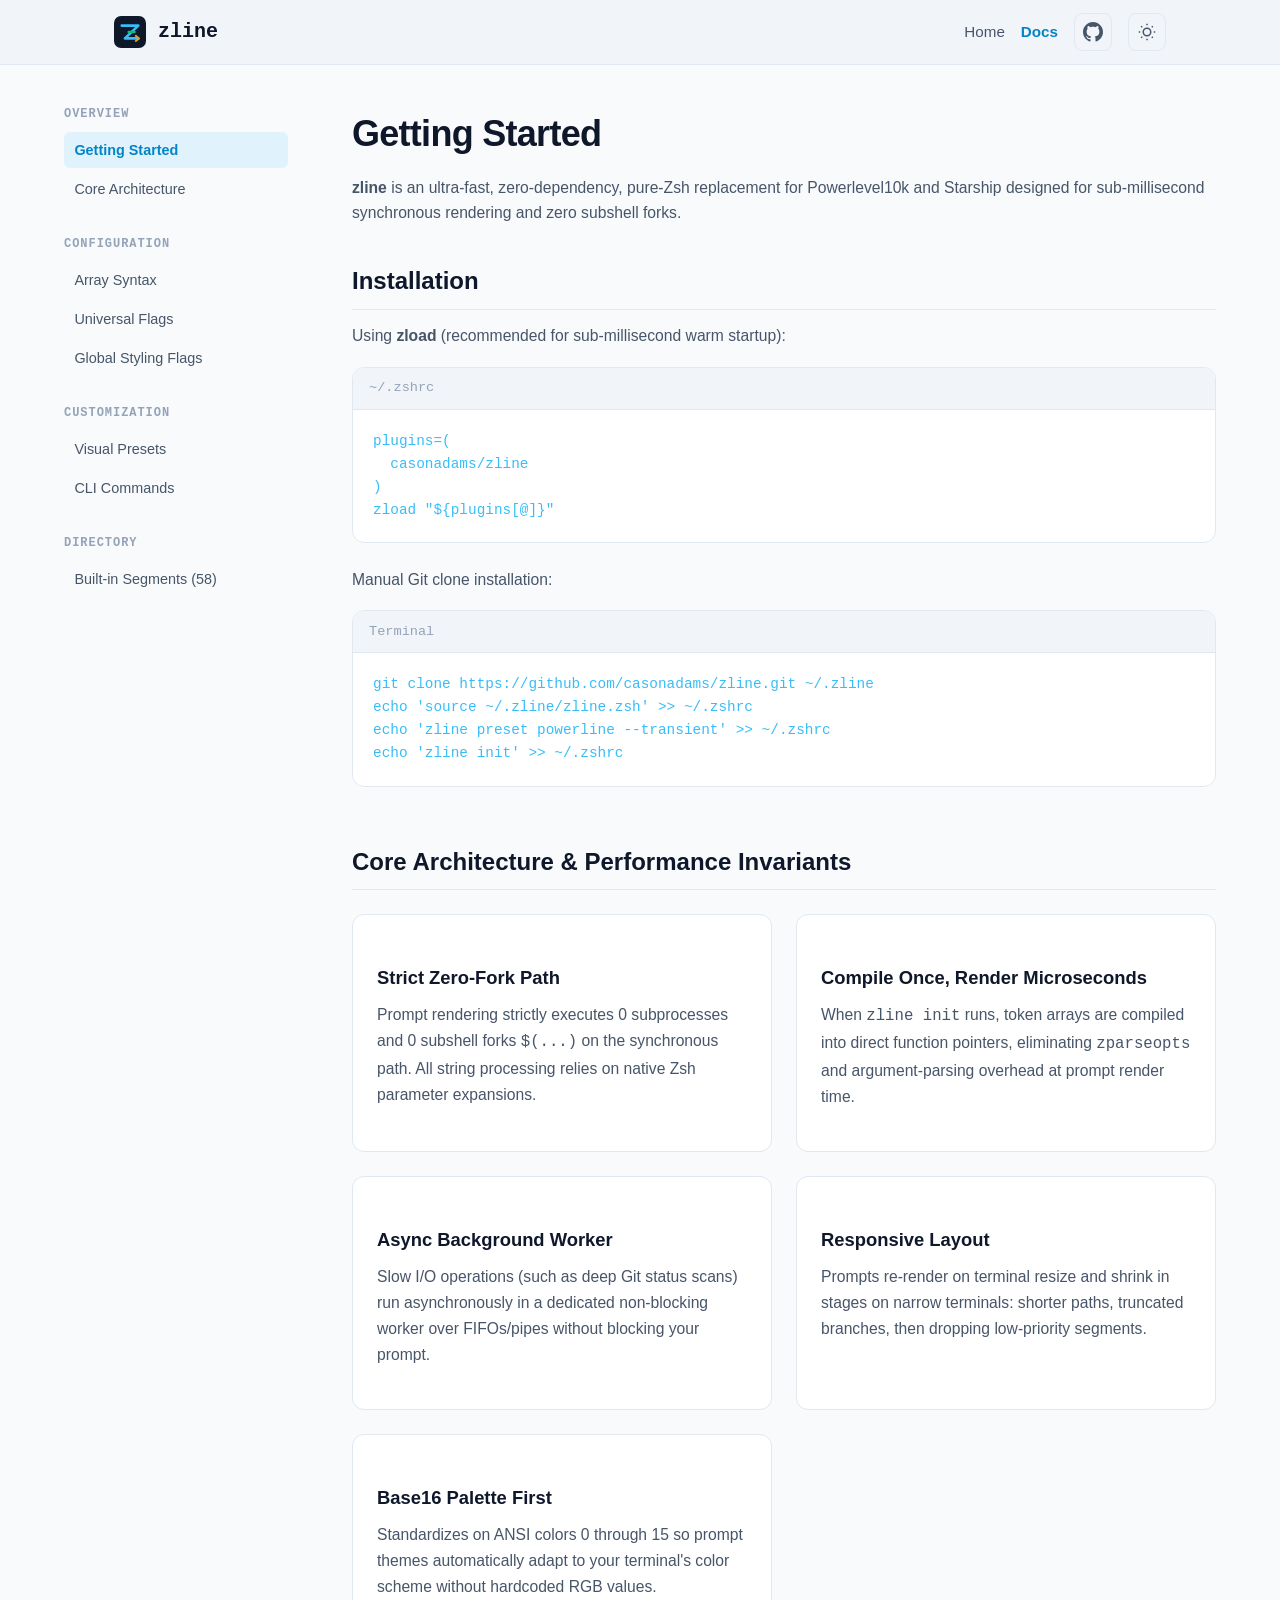
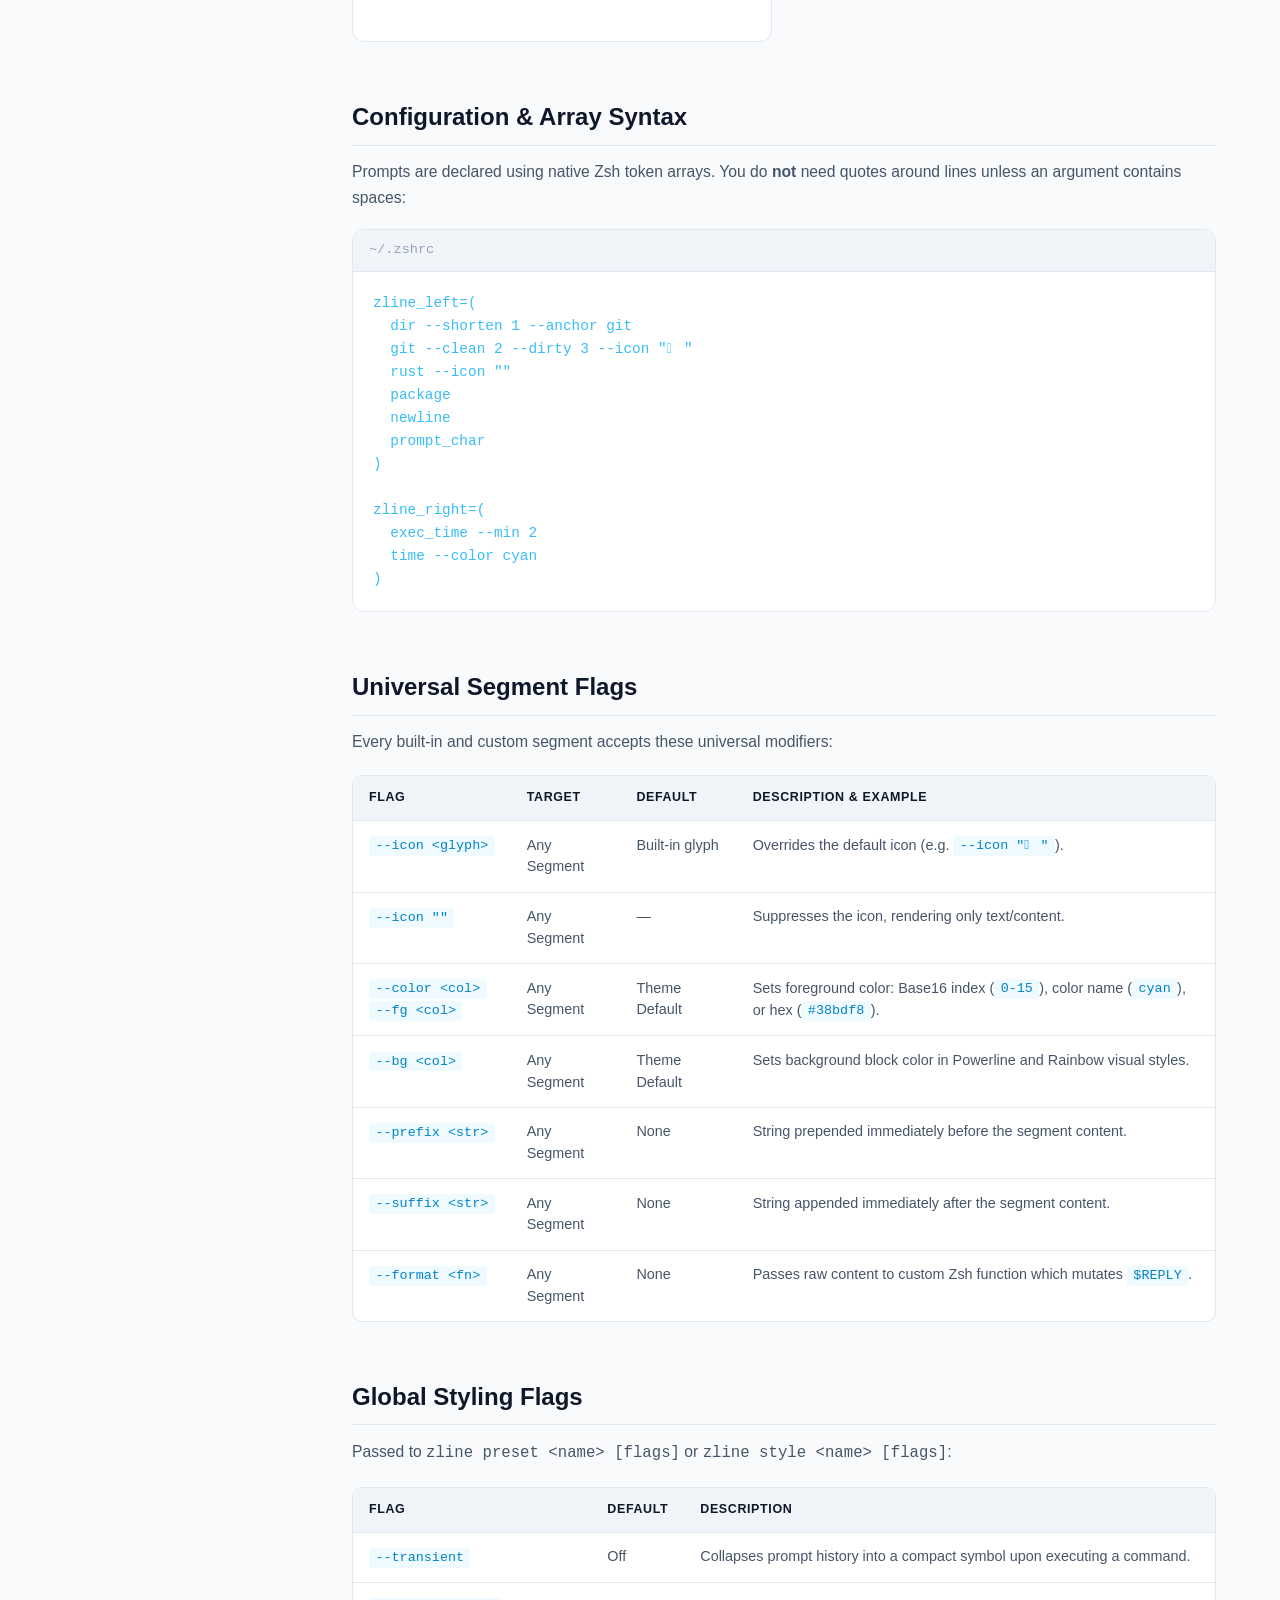
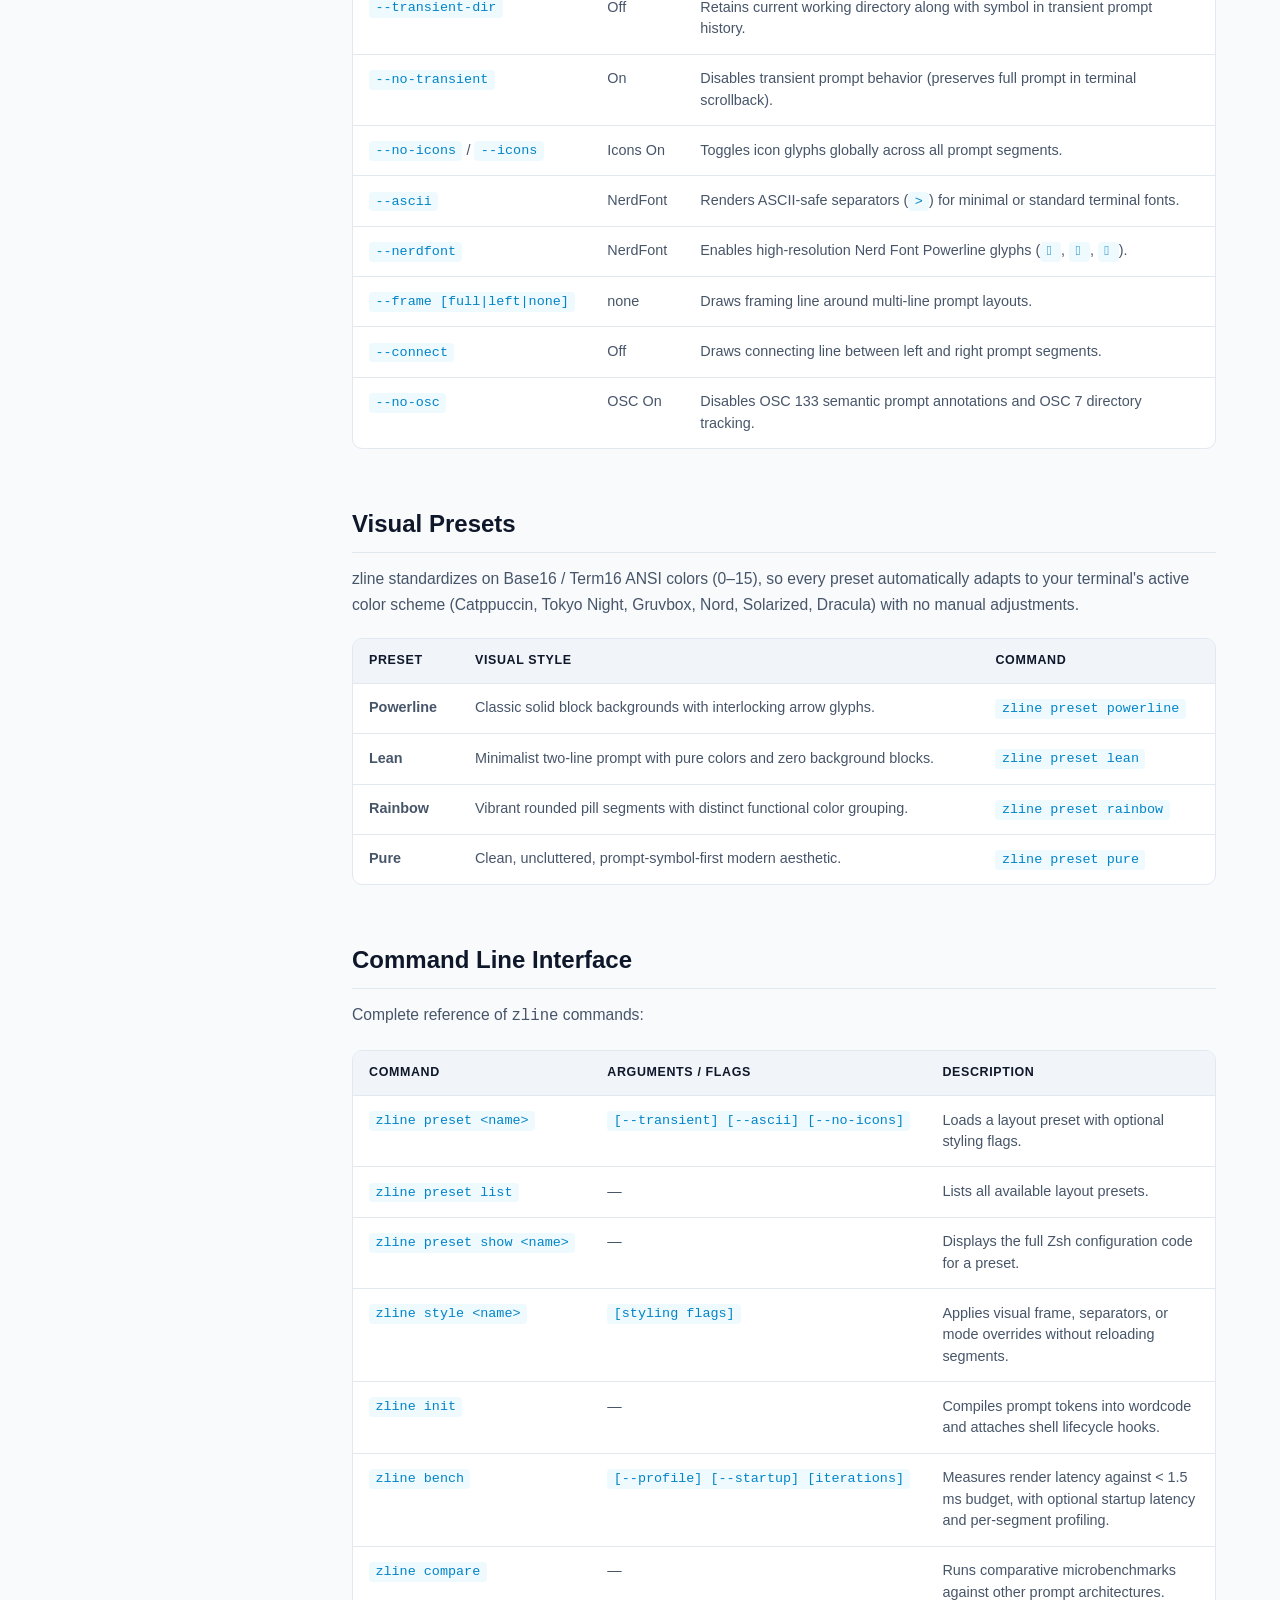
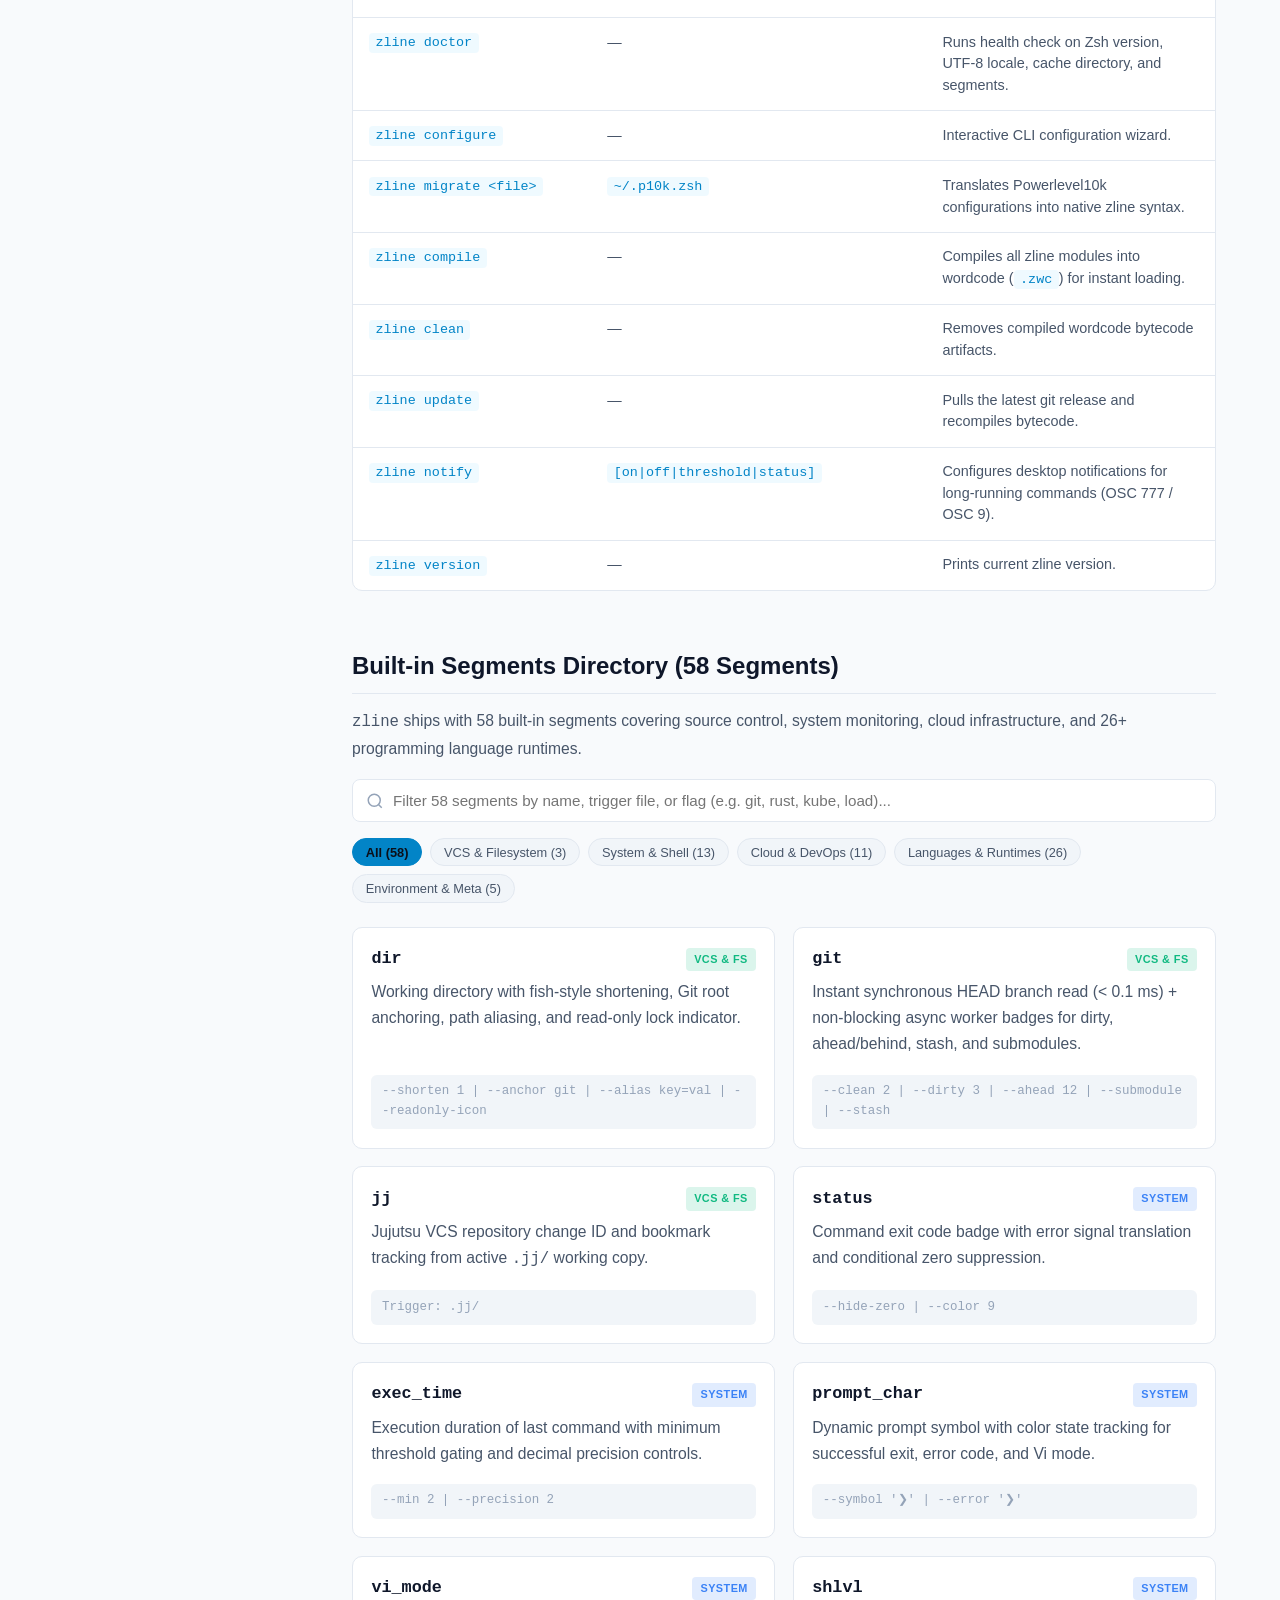
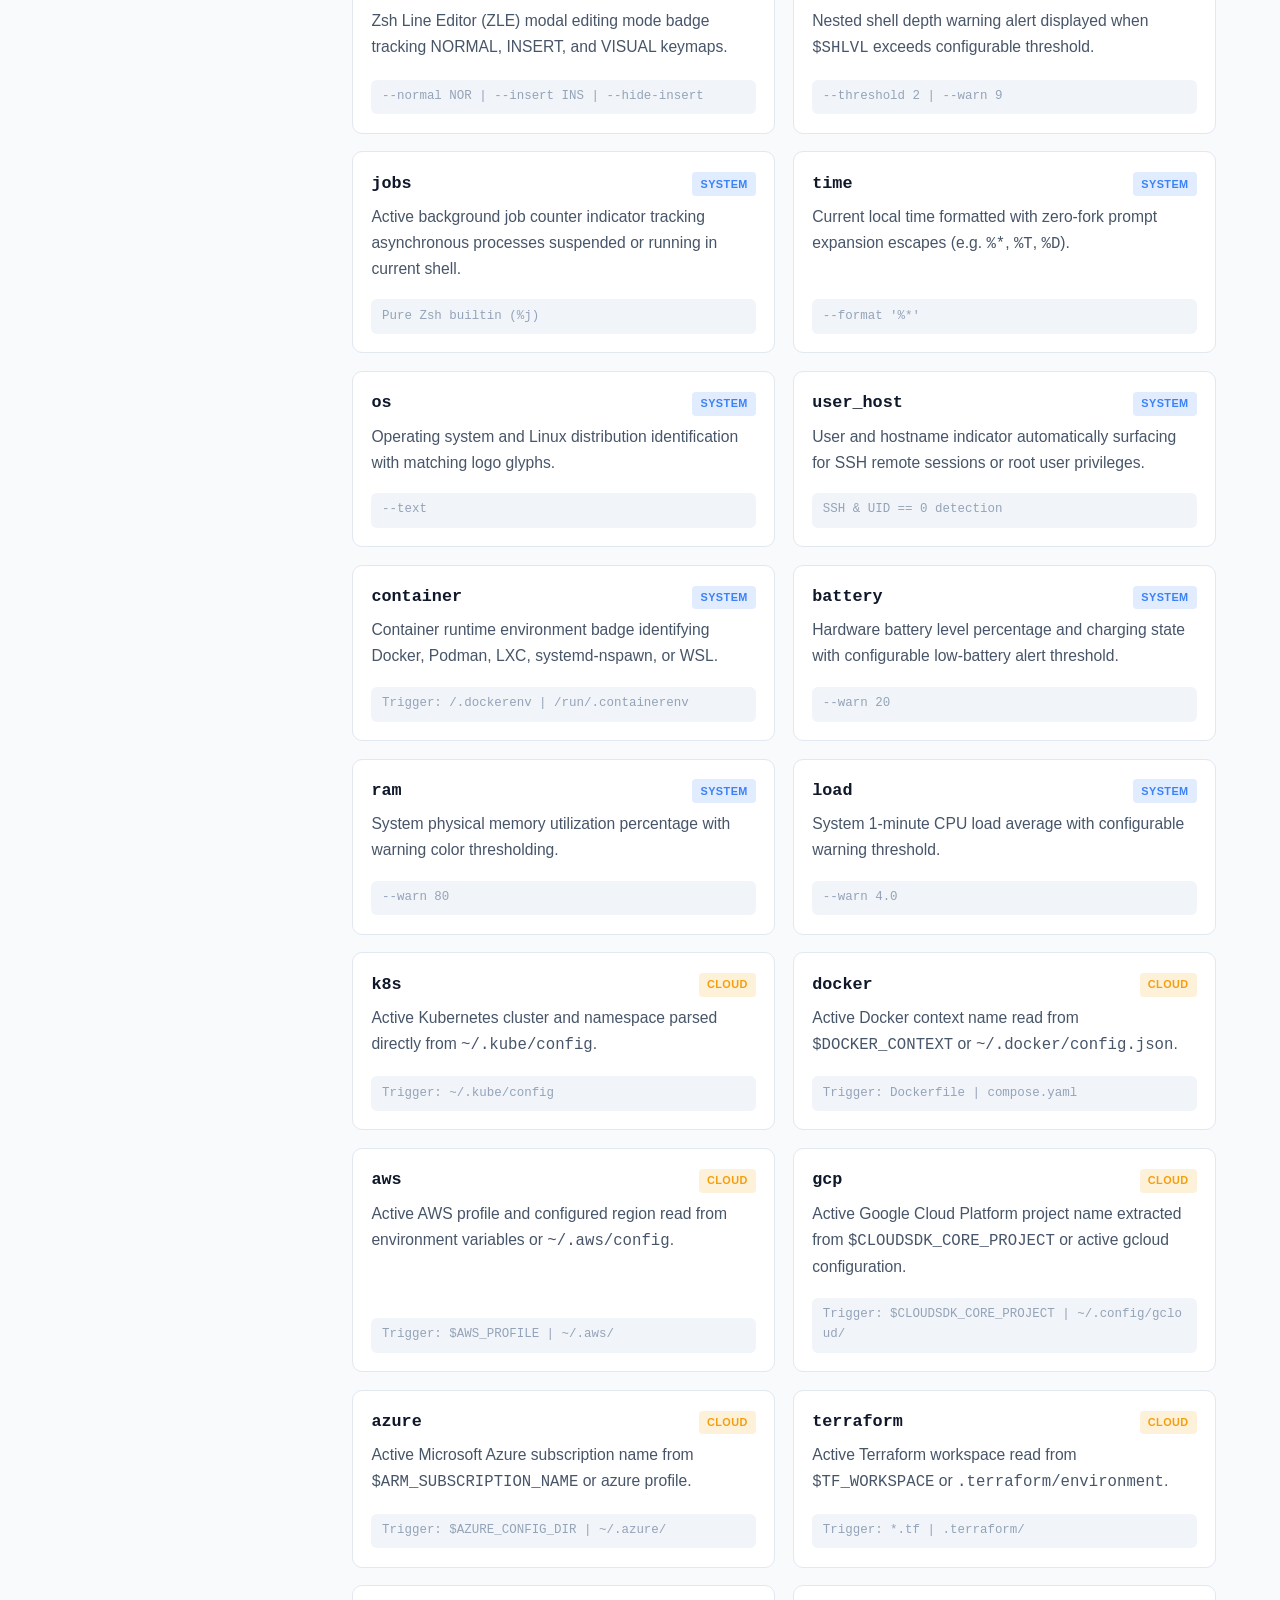
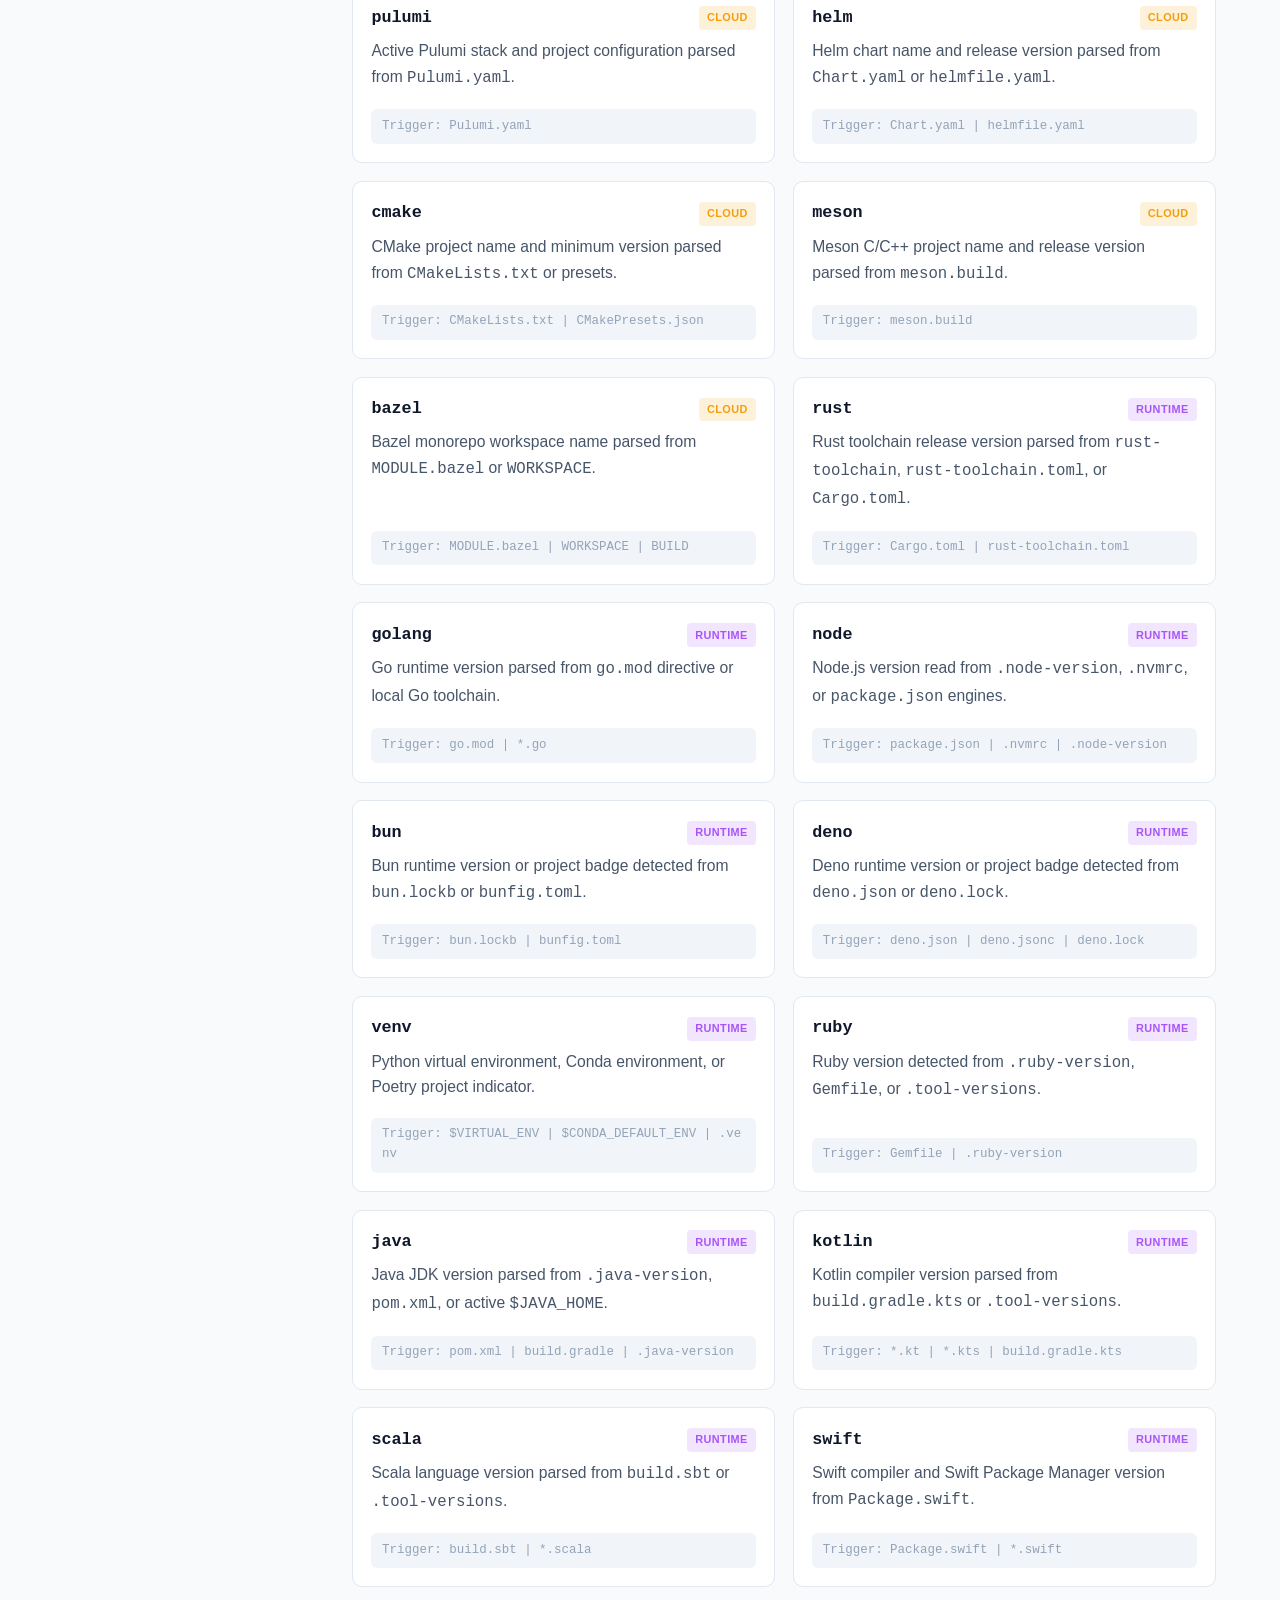
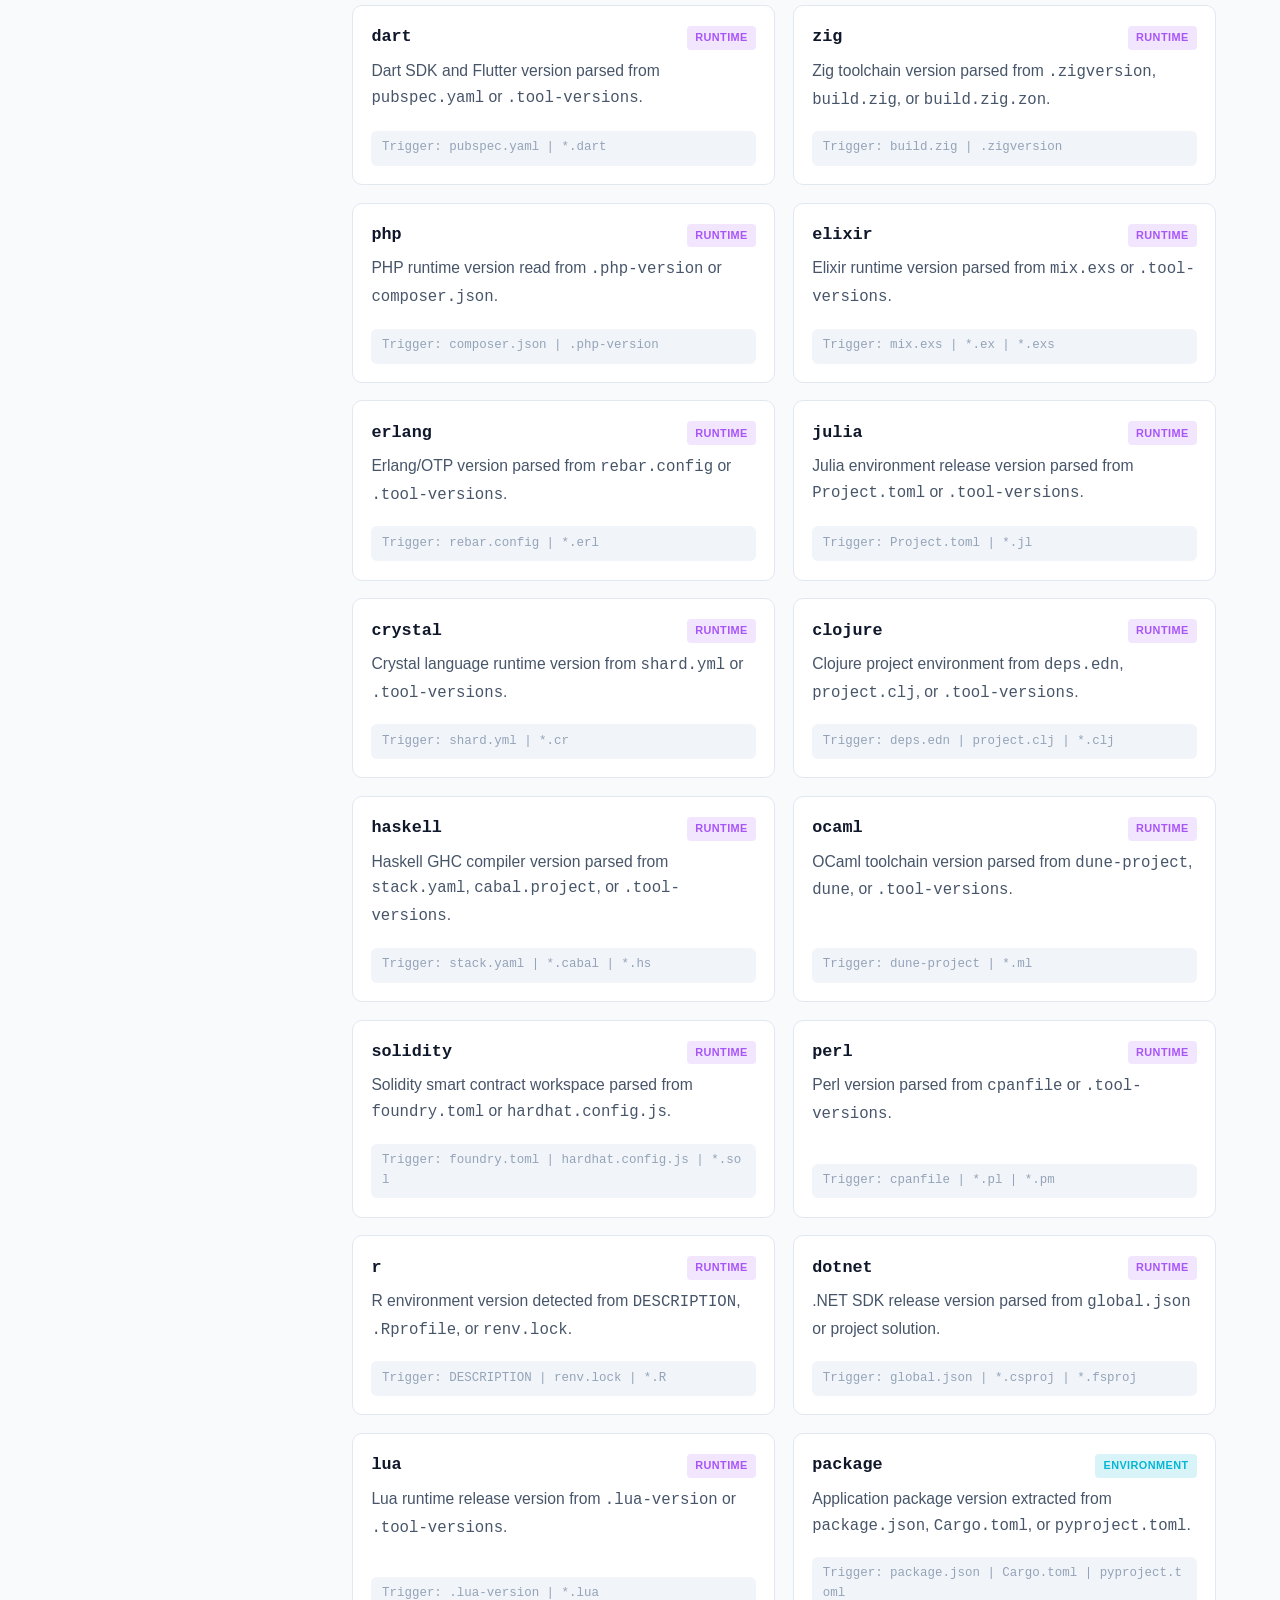
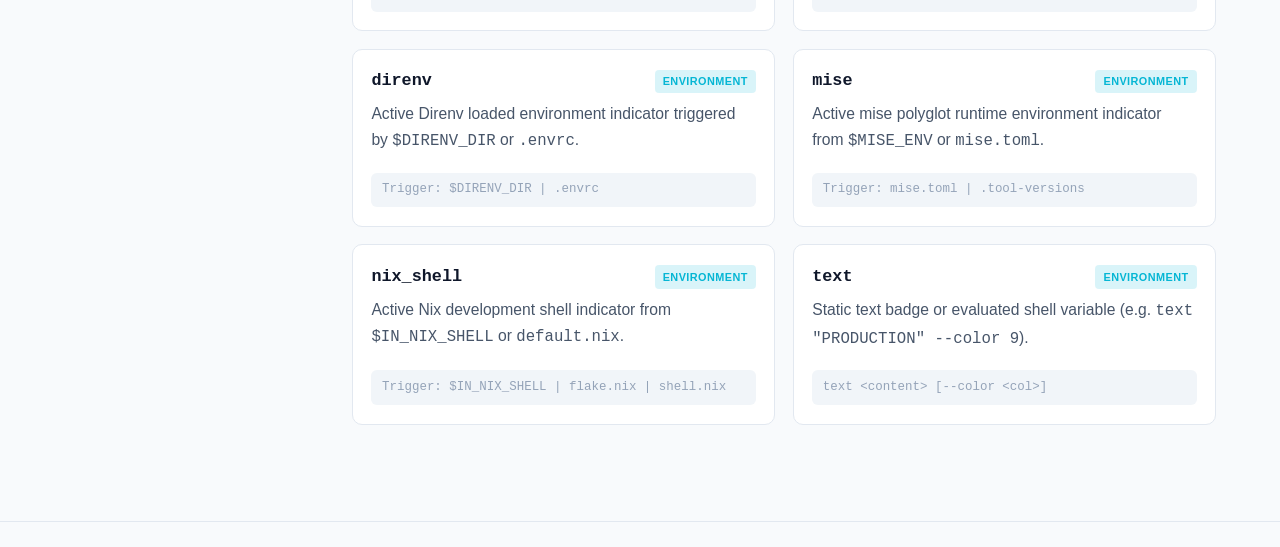
==== commit b03608df: "fix(render): re-render on resize, escape untrusted prompt text, fit narrow terminals - fix zle guard" ====
--- a/www/docs.html
+++ b/www/docs.html
@@ -150,6 +150,10 @@
             <p>Slow I/O operations (such as deep Git status scans) run asynchronously in a dedicated non-blocking worker over FIFOs/pipes without blocking your prompt.</p>
           </div>
           <div class="feature-card">
+            <h3>Responsive Layout</h3>
+            <p>Prompts re-render on terminal resize and shrink in stages on narrow terminals: shorter paths, truncated branches, then dropping low-priority segments.</p>
+          </div>
+          <div class="feature-card">
             <h3>Base16 Palette First</h3>
             <p>Standardizes on ANSI colors 0 through 15 so prompt themes automatically adapt to your terminal's color scheme without hardcoded RGB values.</p>
           </div>
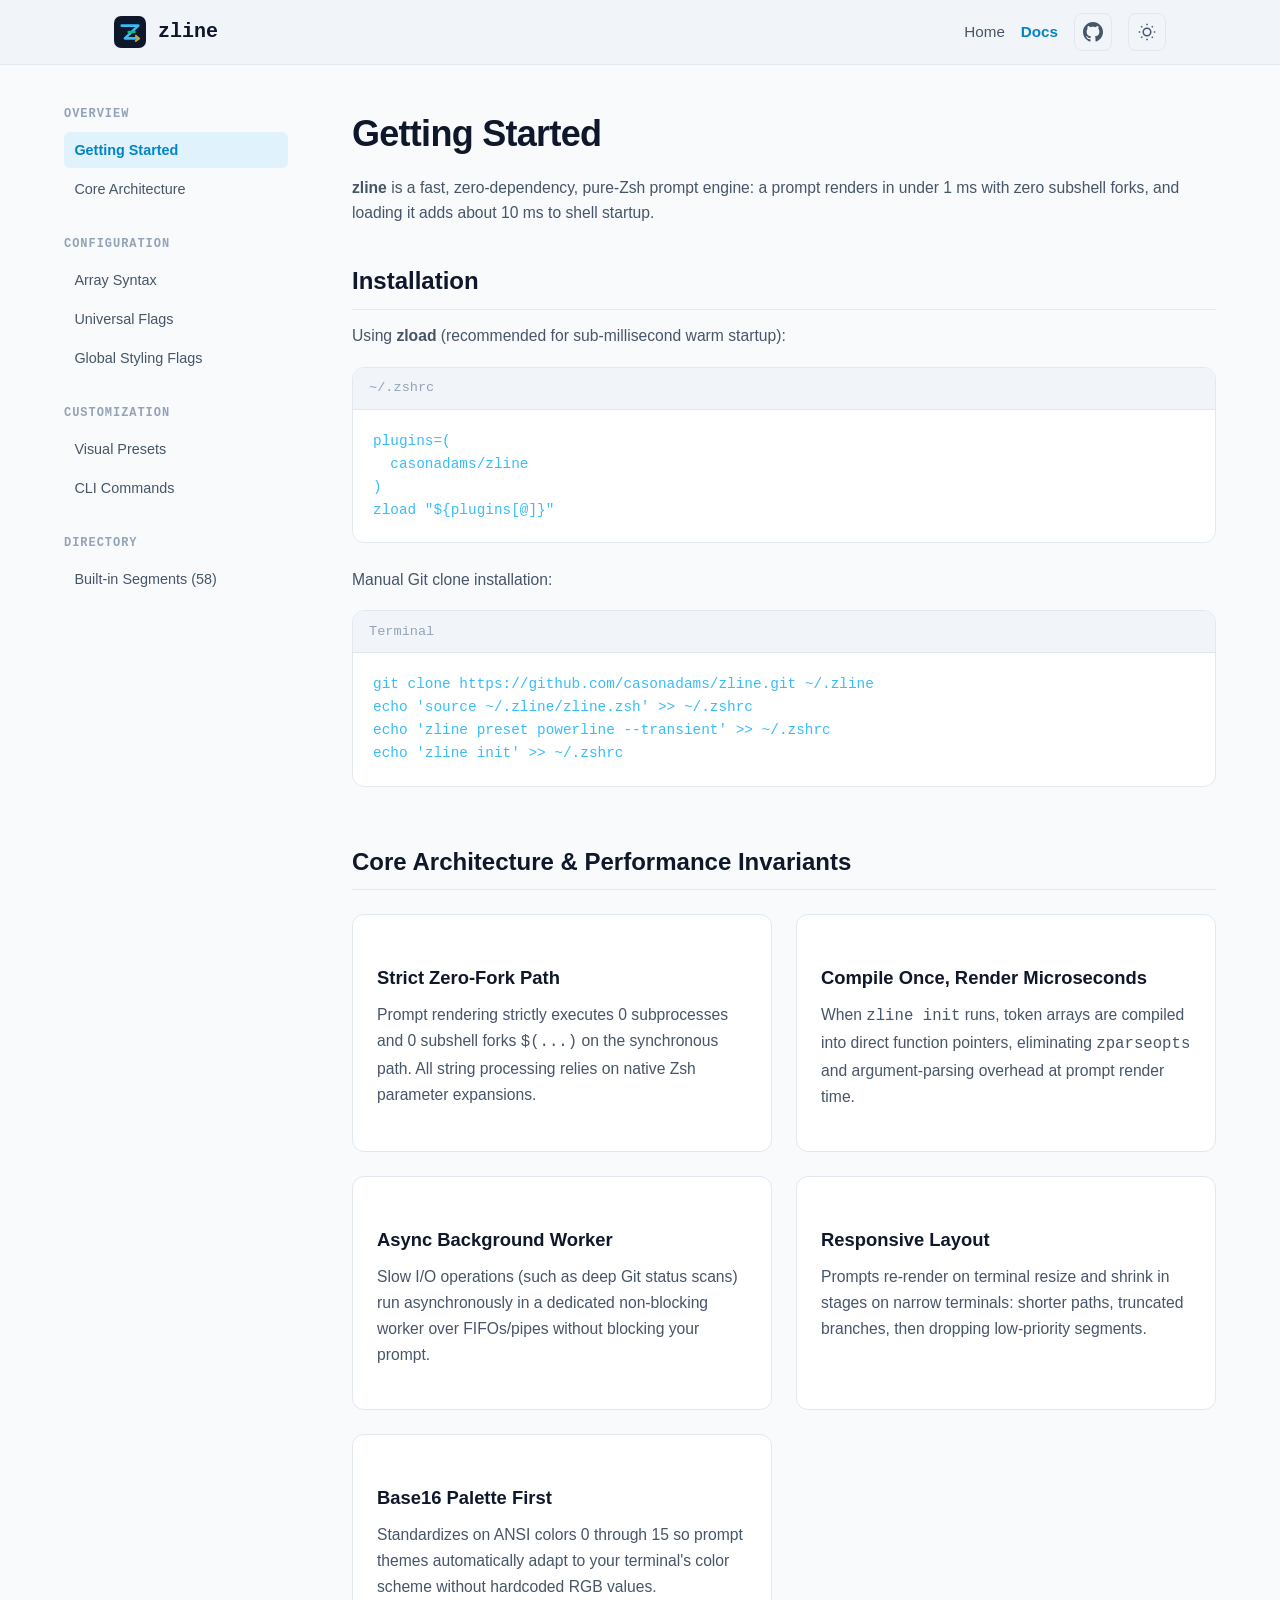
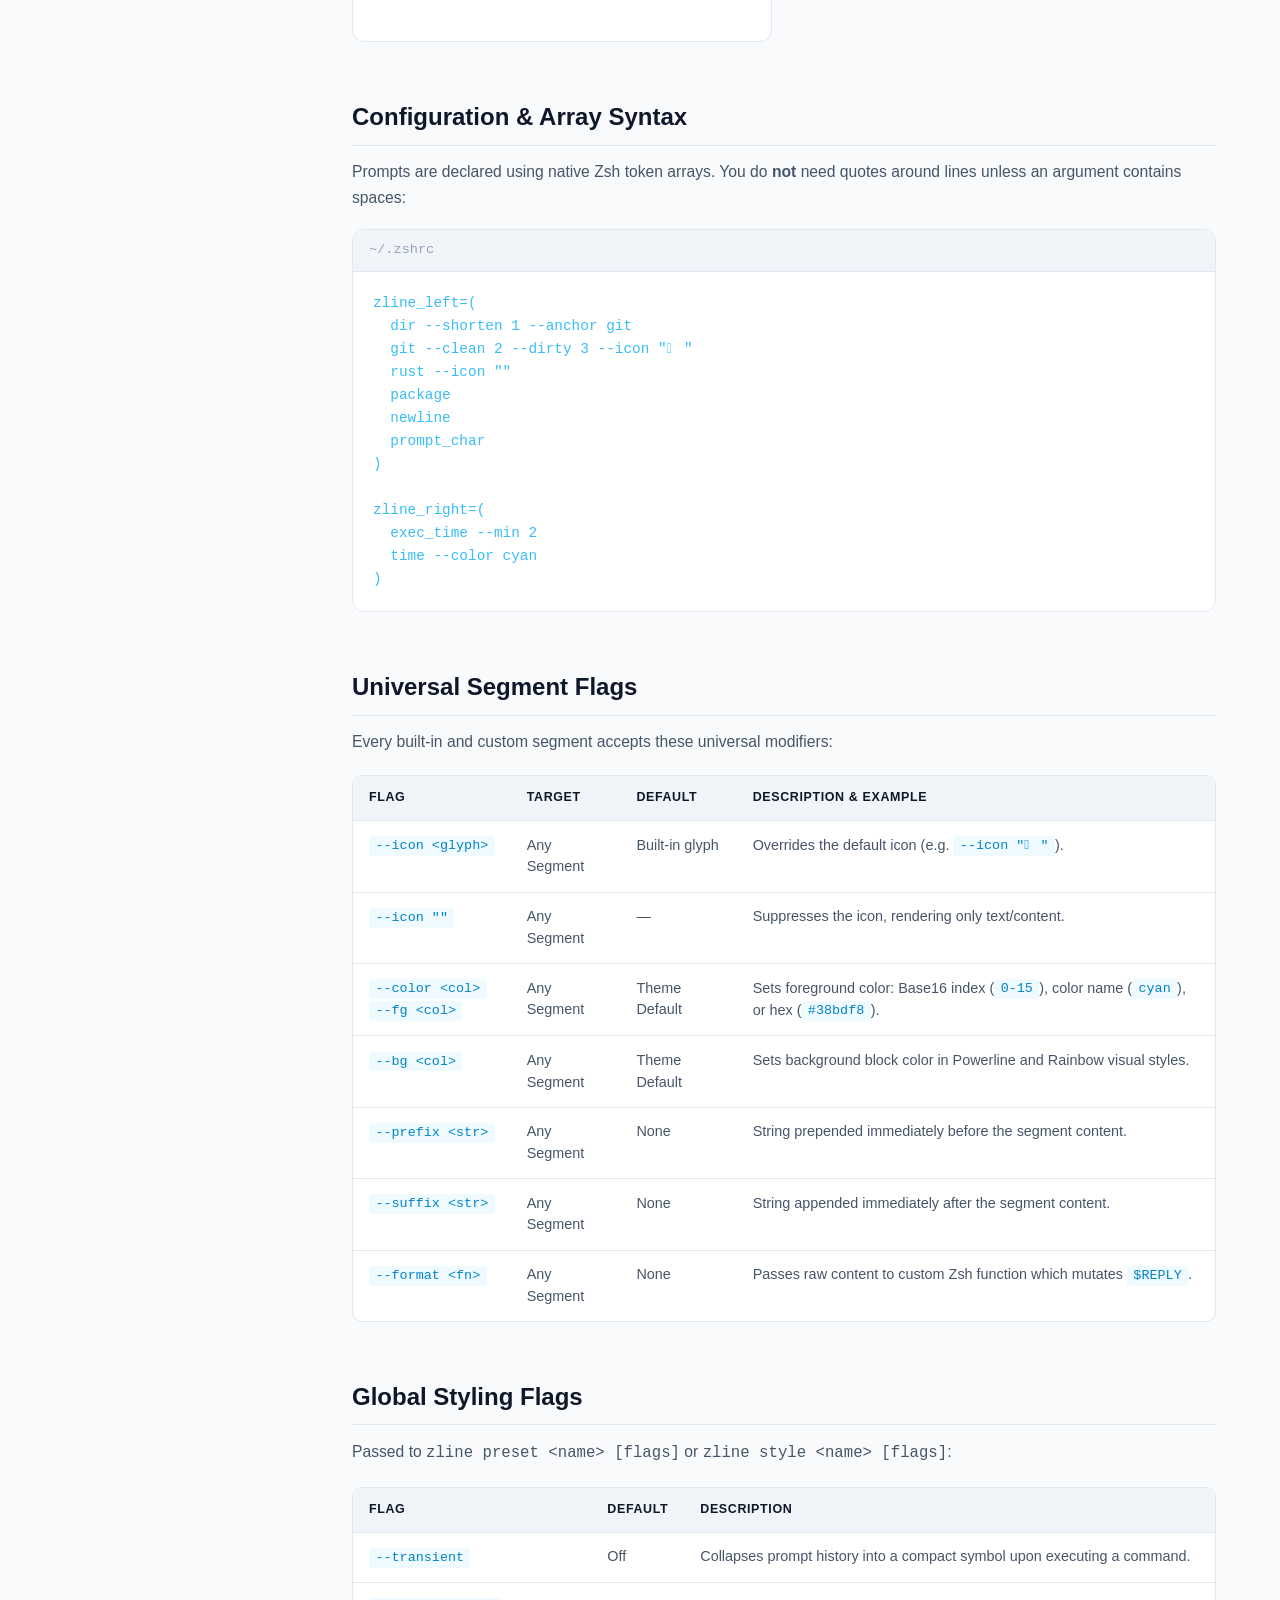
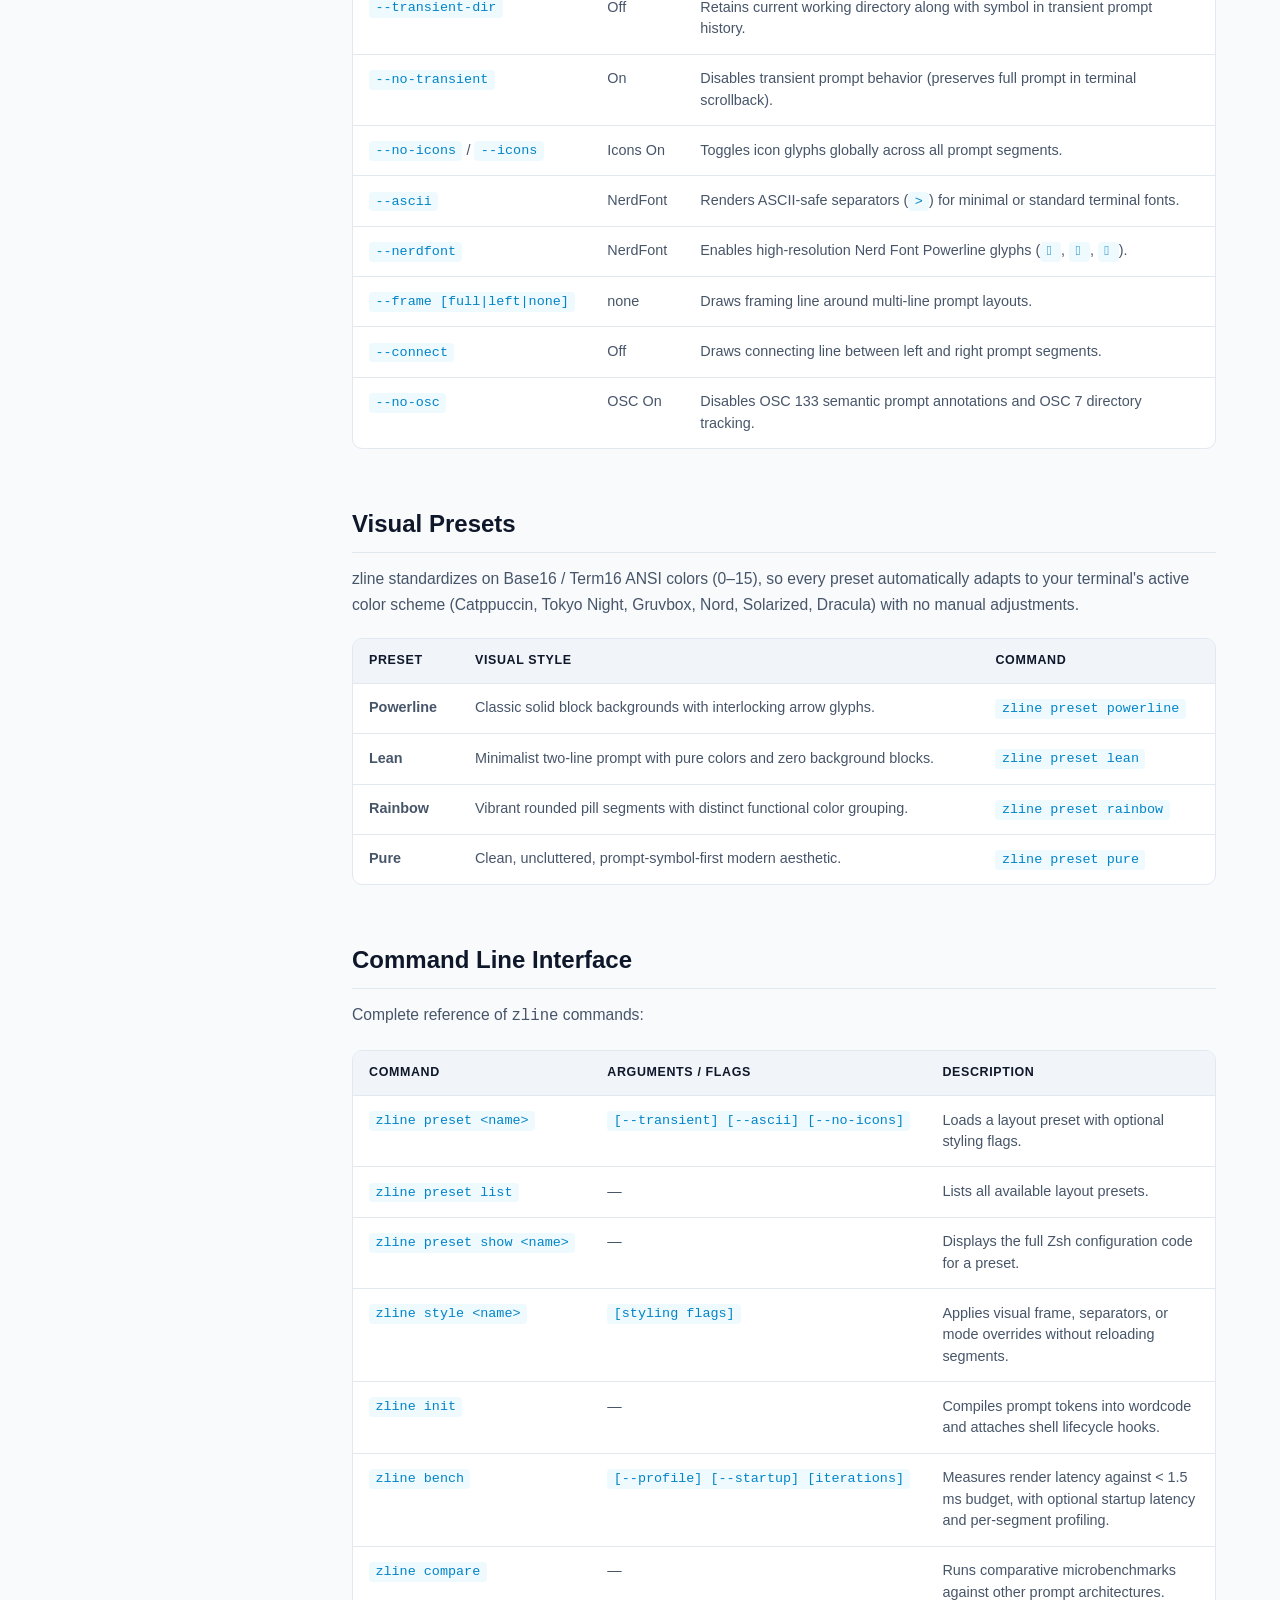
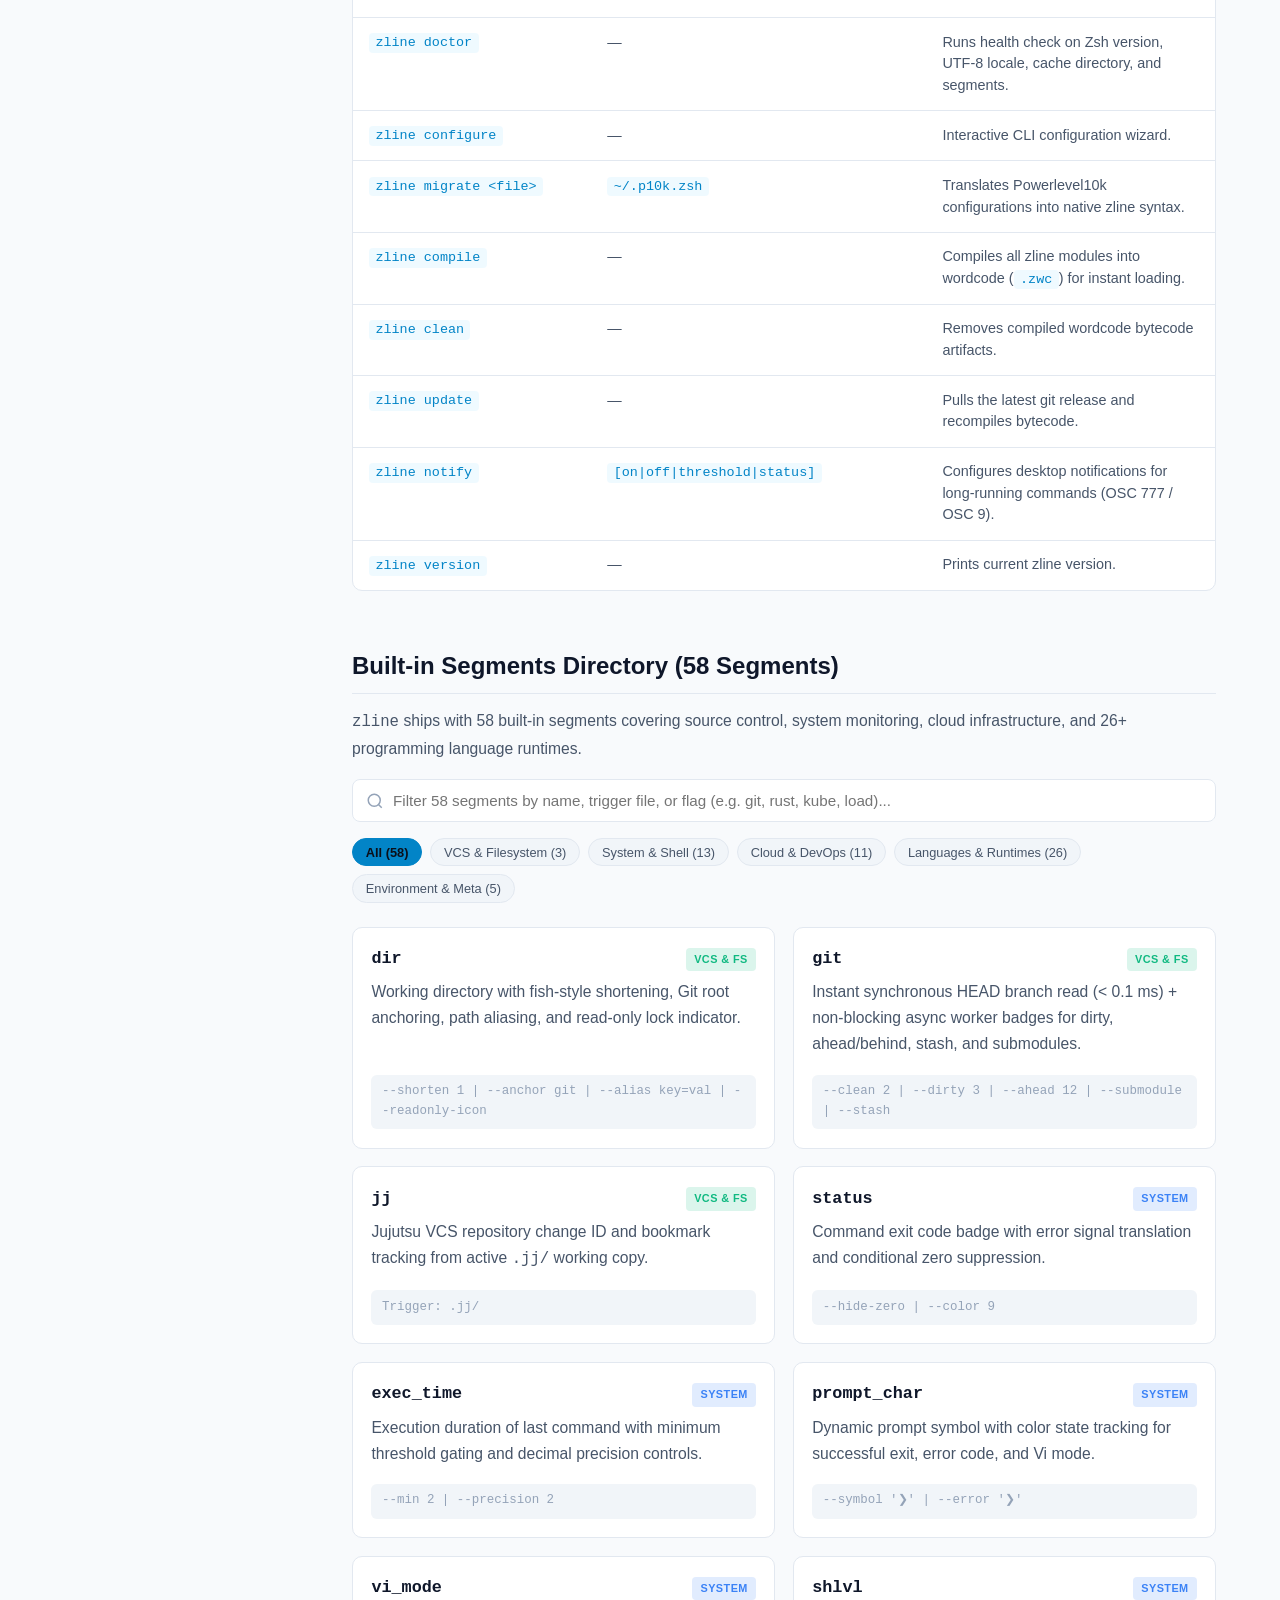
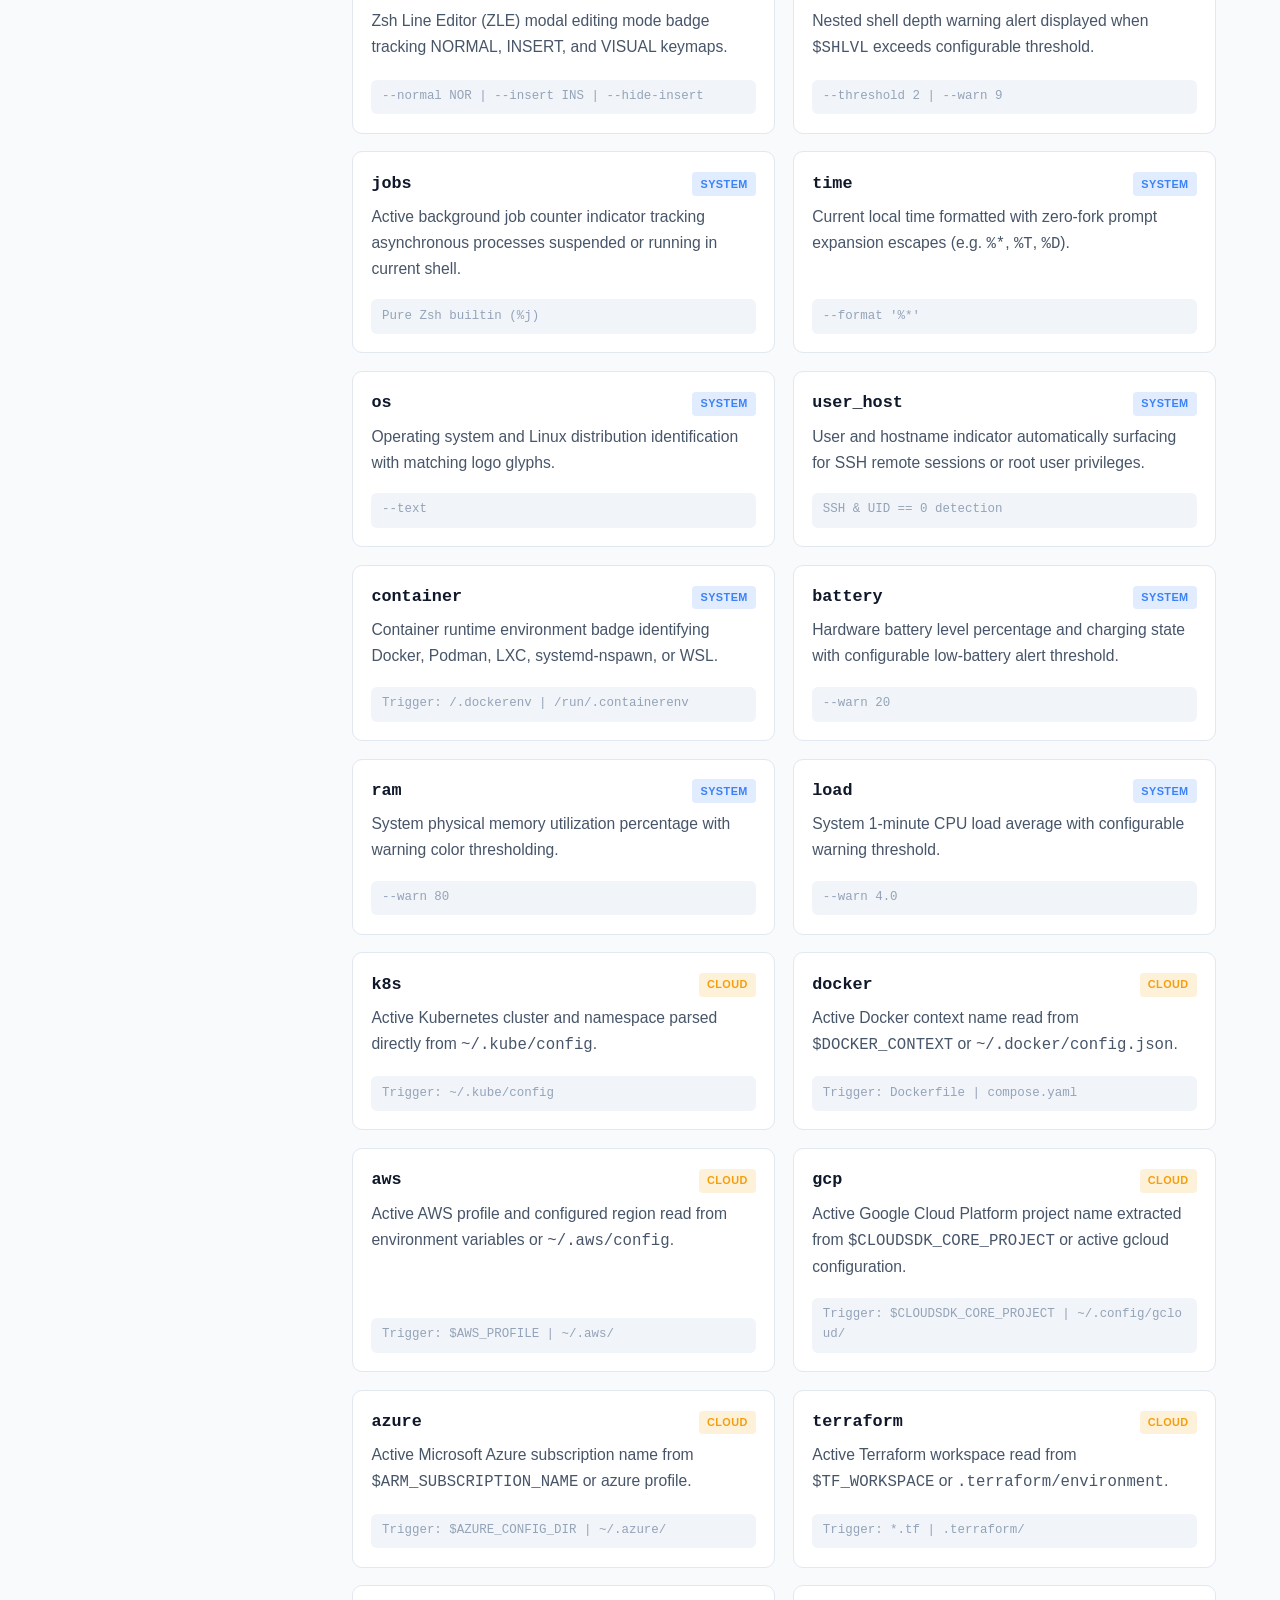
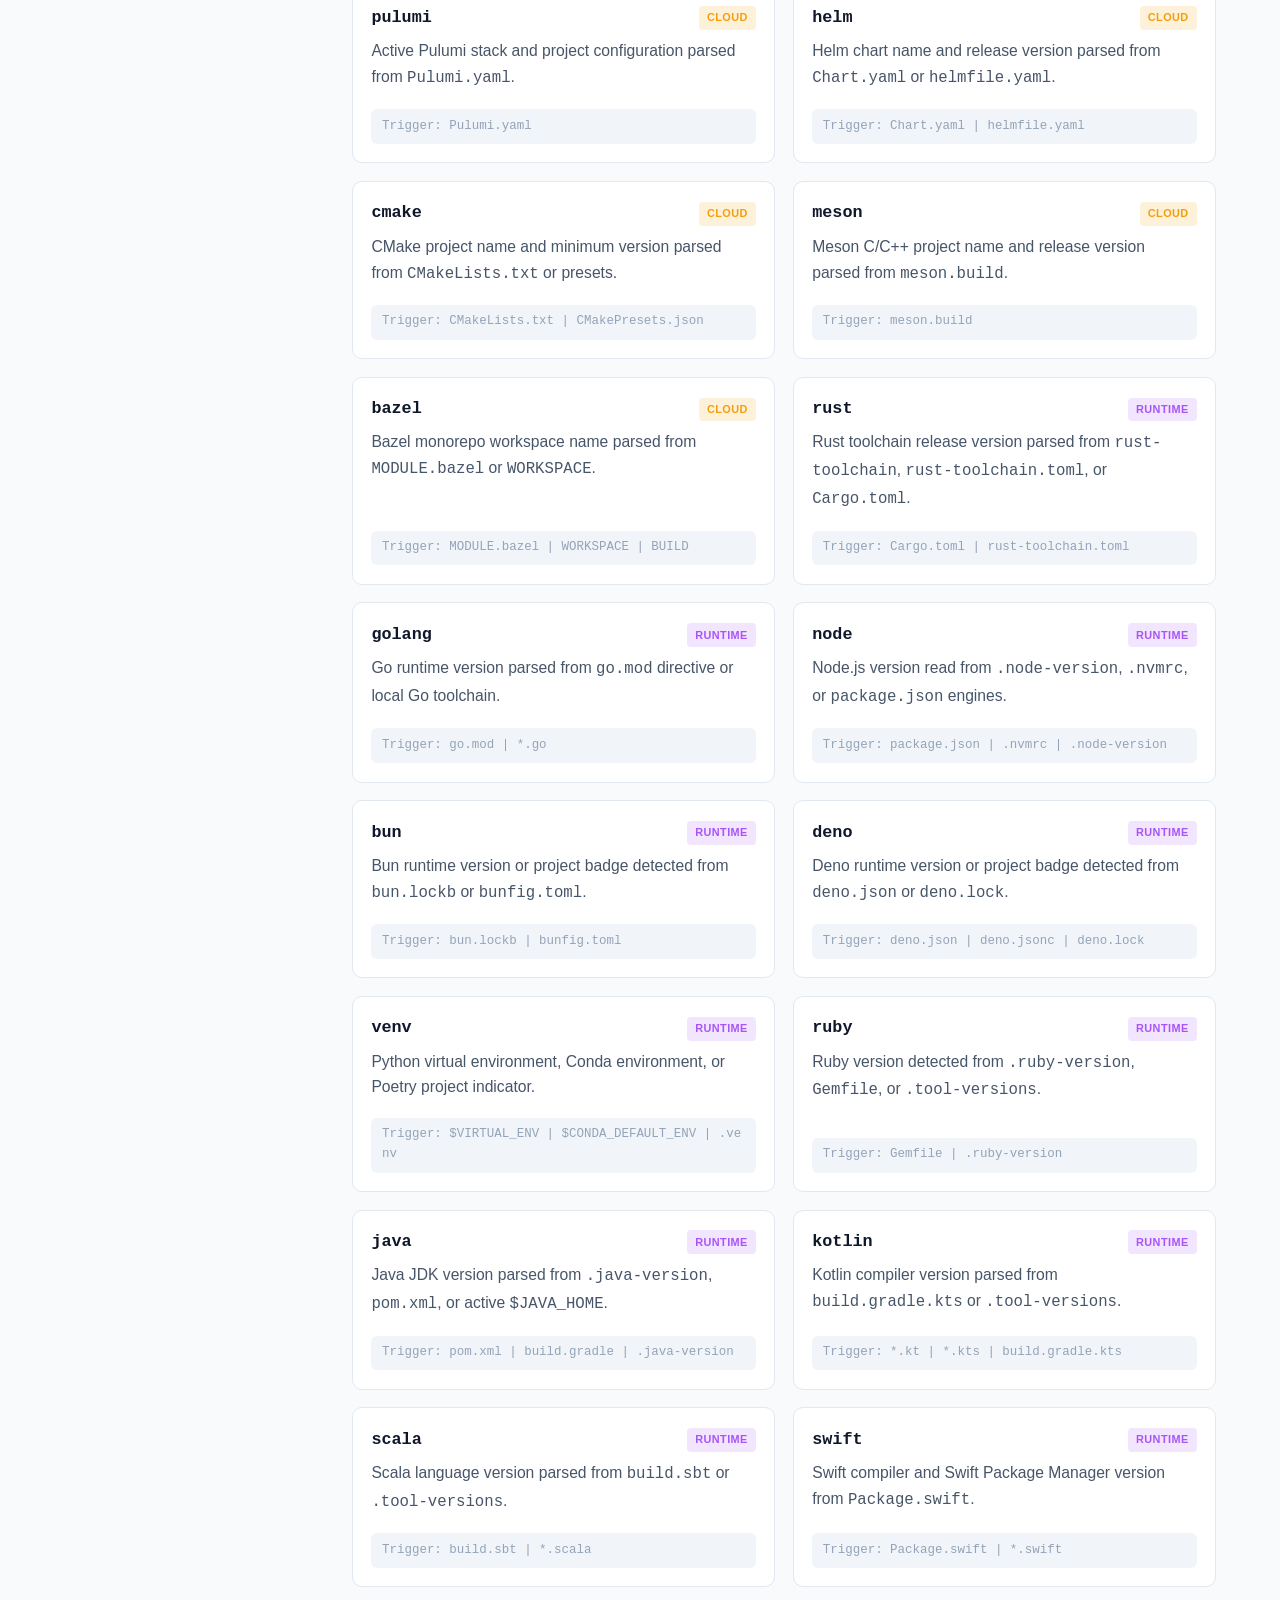
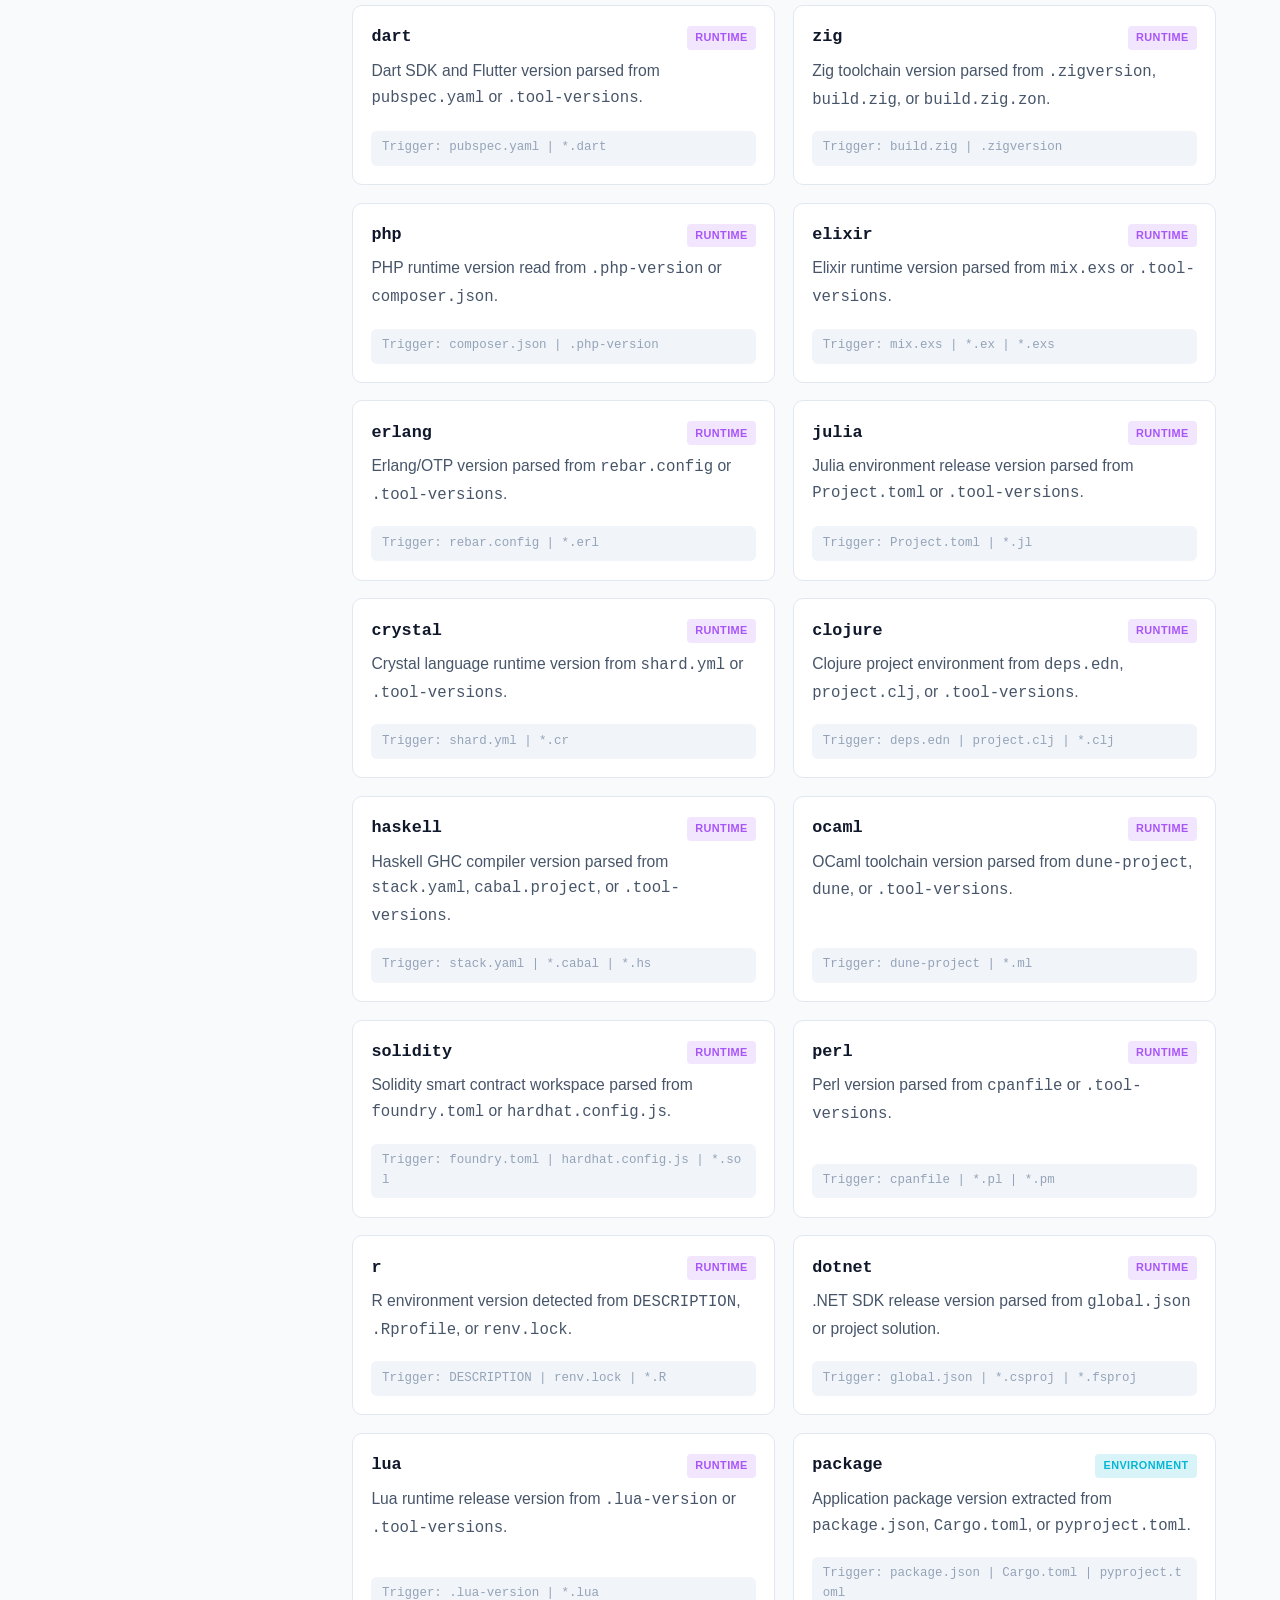
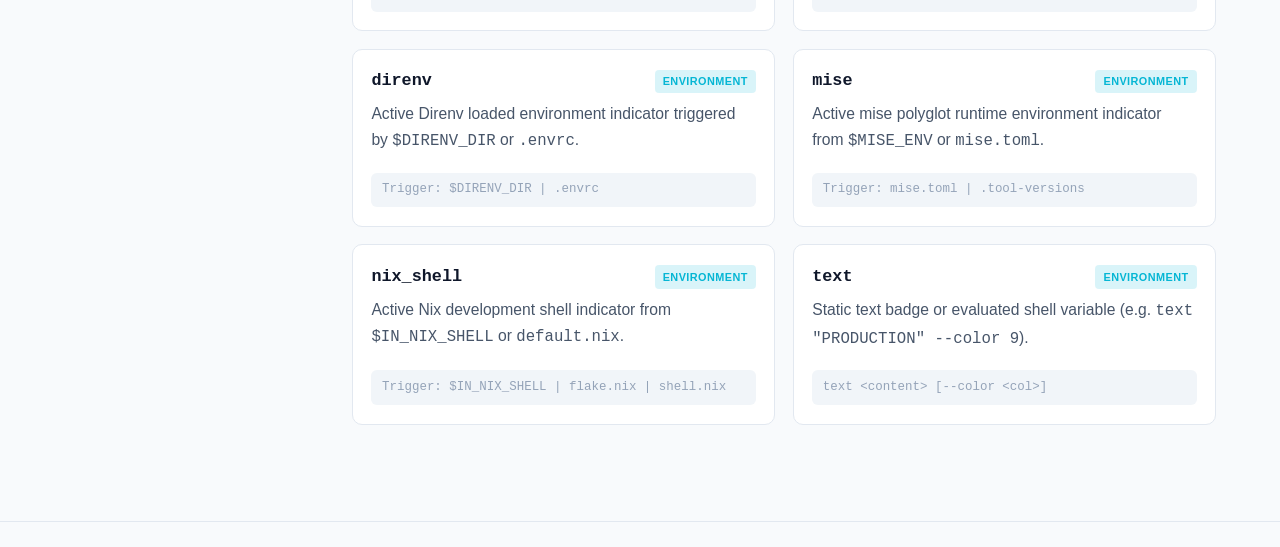
==== commit dc2c7c60: "docs: focus on speed, document segment priorities and untracked option Drop replacement-for-other-pr" ====
--- a/www/docs.html
+++ b/www/docs.html
@@ -106,7 +106,7 @@
       <section id="getting-started" class="docs-section">
         <h1>Getting Started</h1>
         <p>
-          <strong>zline</strong> is an ultra-fast, zero-dependency, pure-Zsh replacement for Powerlevel10k and Starship designed for sub-millisecond synchronous rendering and zero subshell forks.
+          <strong>zline</strong> is a fast, zero-dependency, pure-Zsh prompt engine: a prompt renders in under 1 ms with zero subshell forks, and loading it adds about 10 ms to shell startup.
         </p>
 
         <h2>Installation</h2>
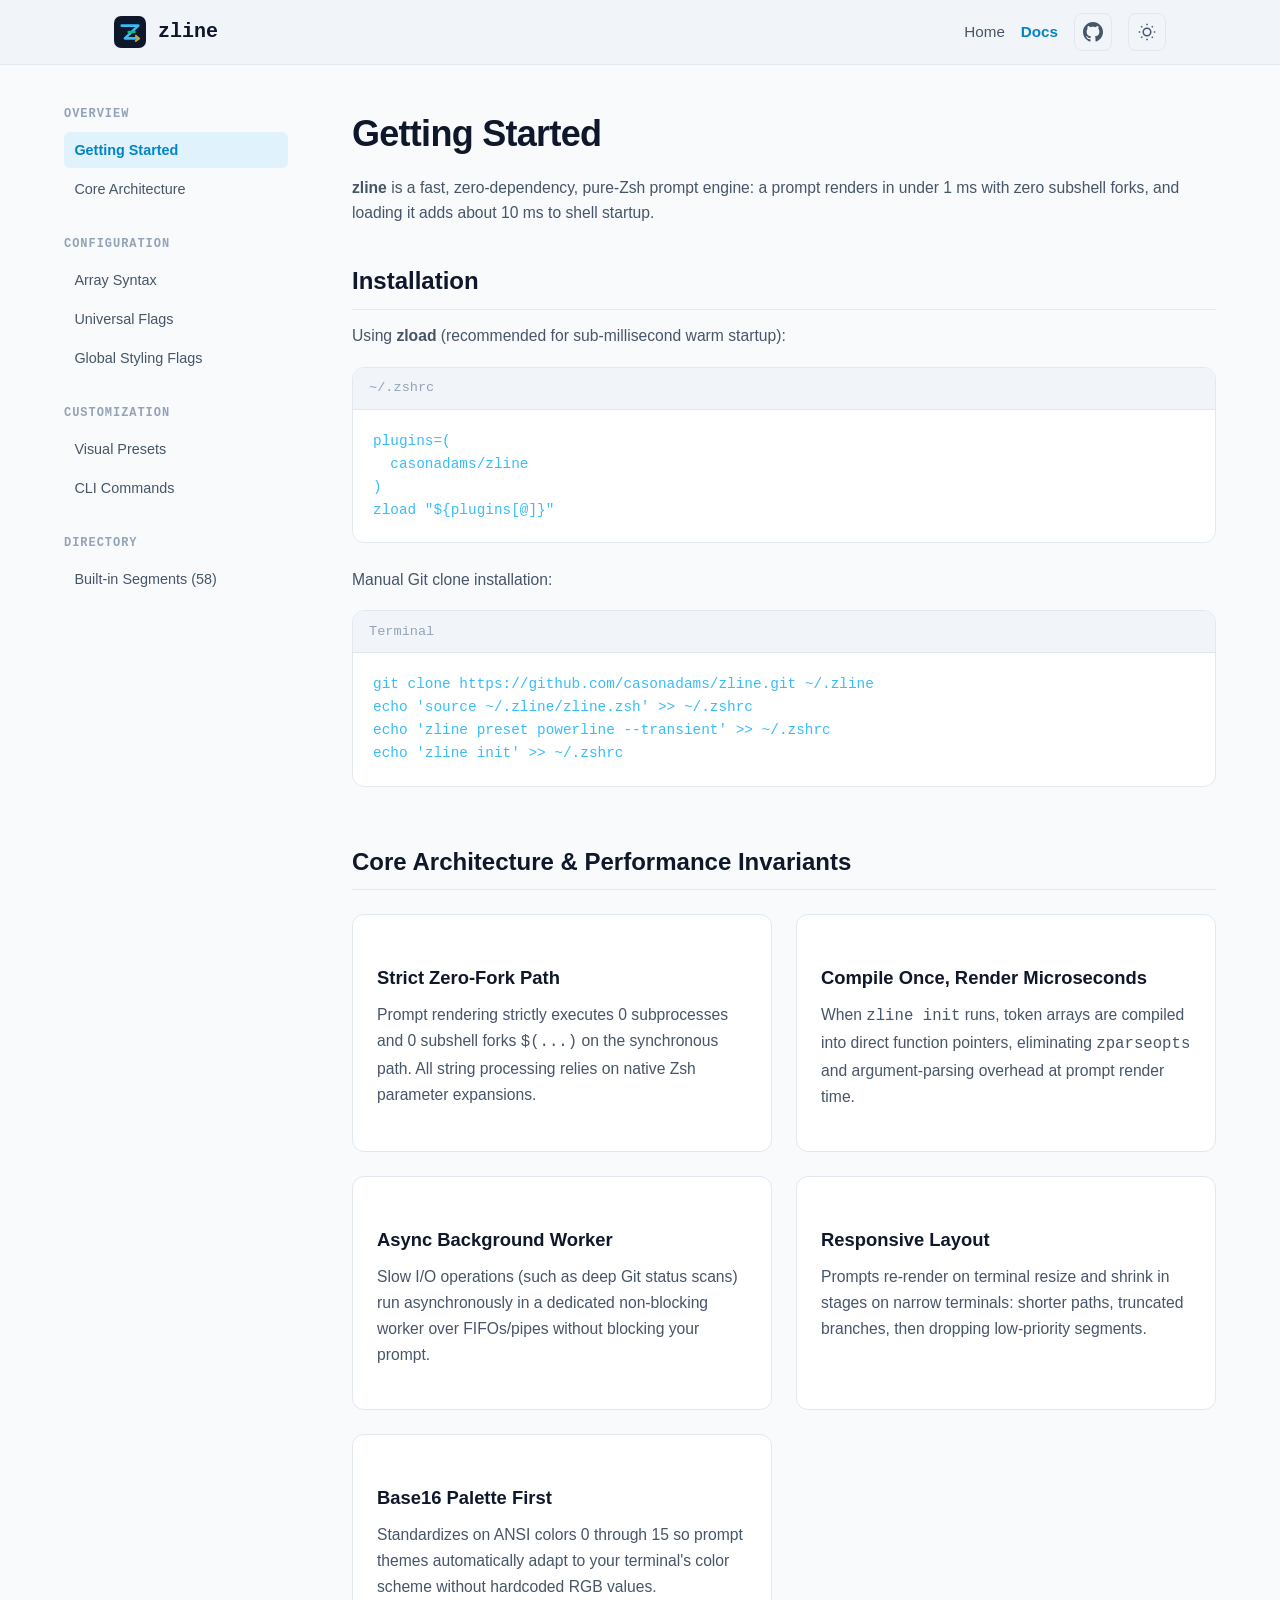
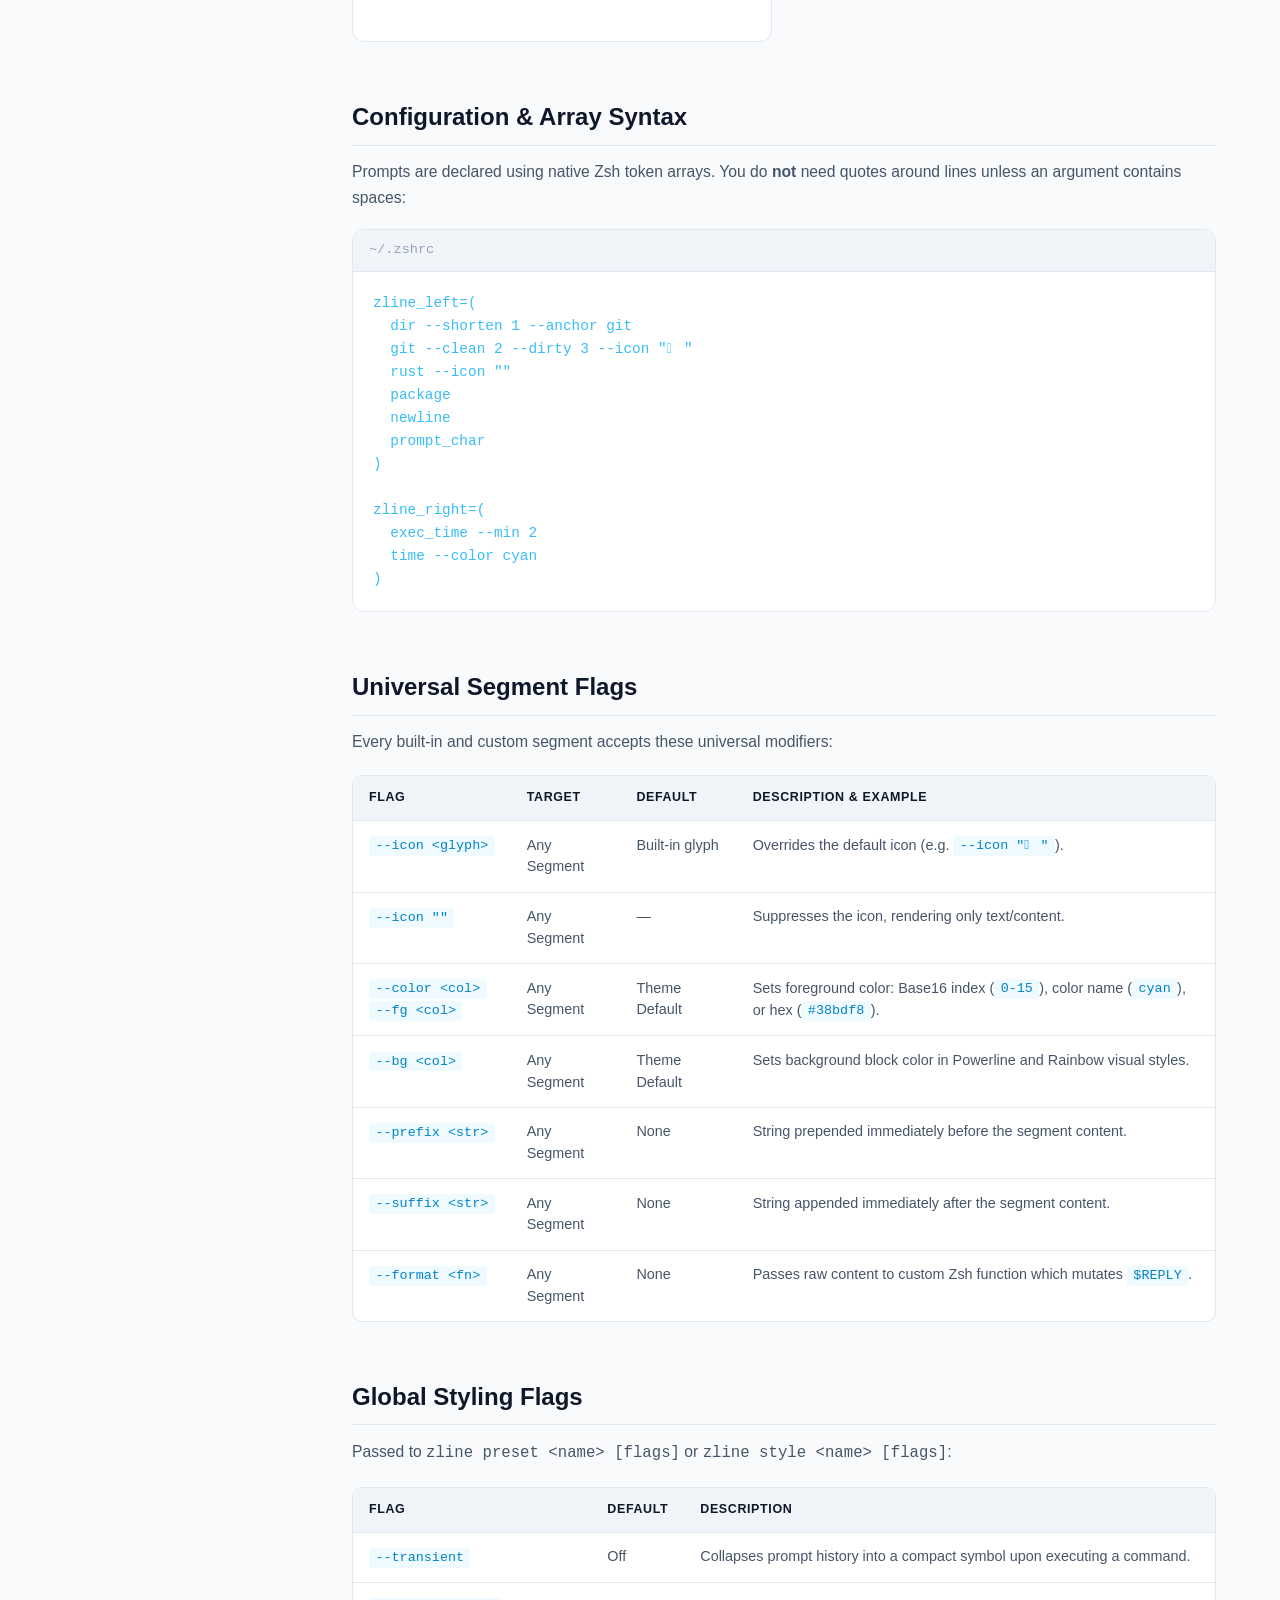
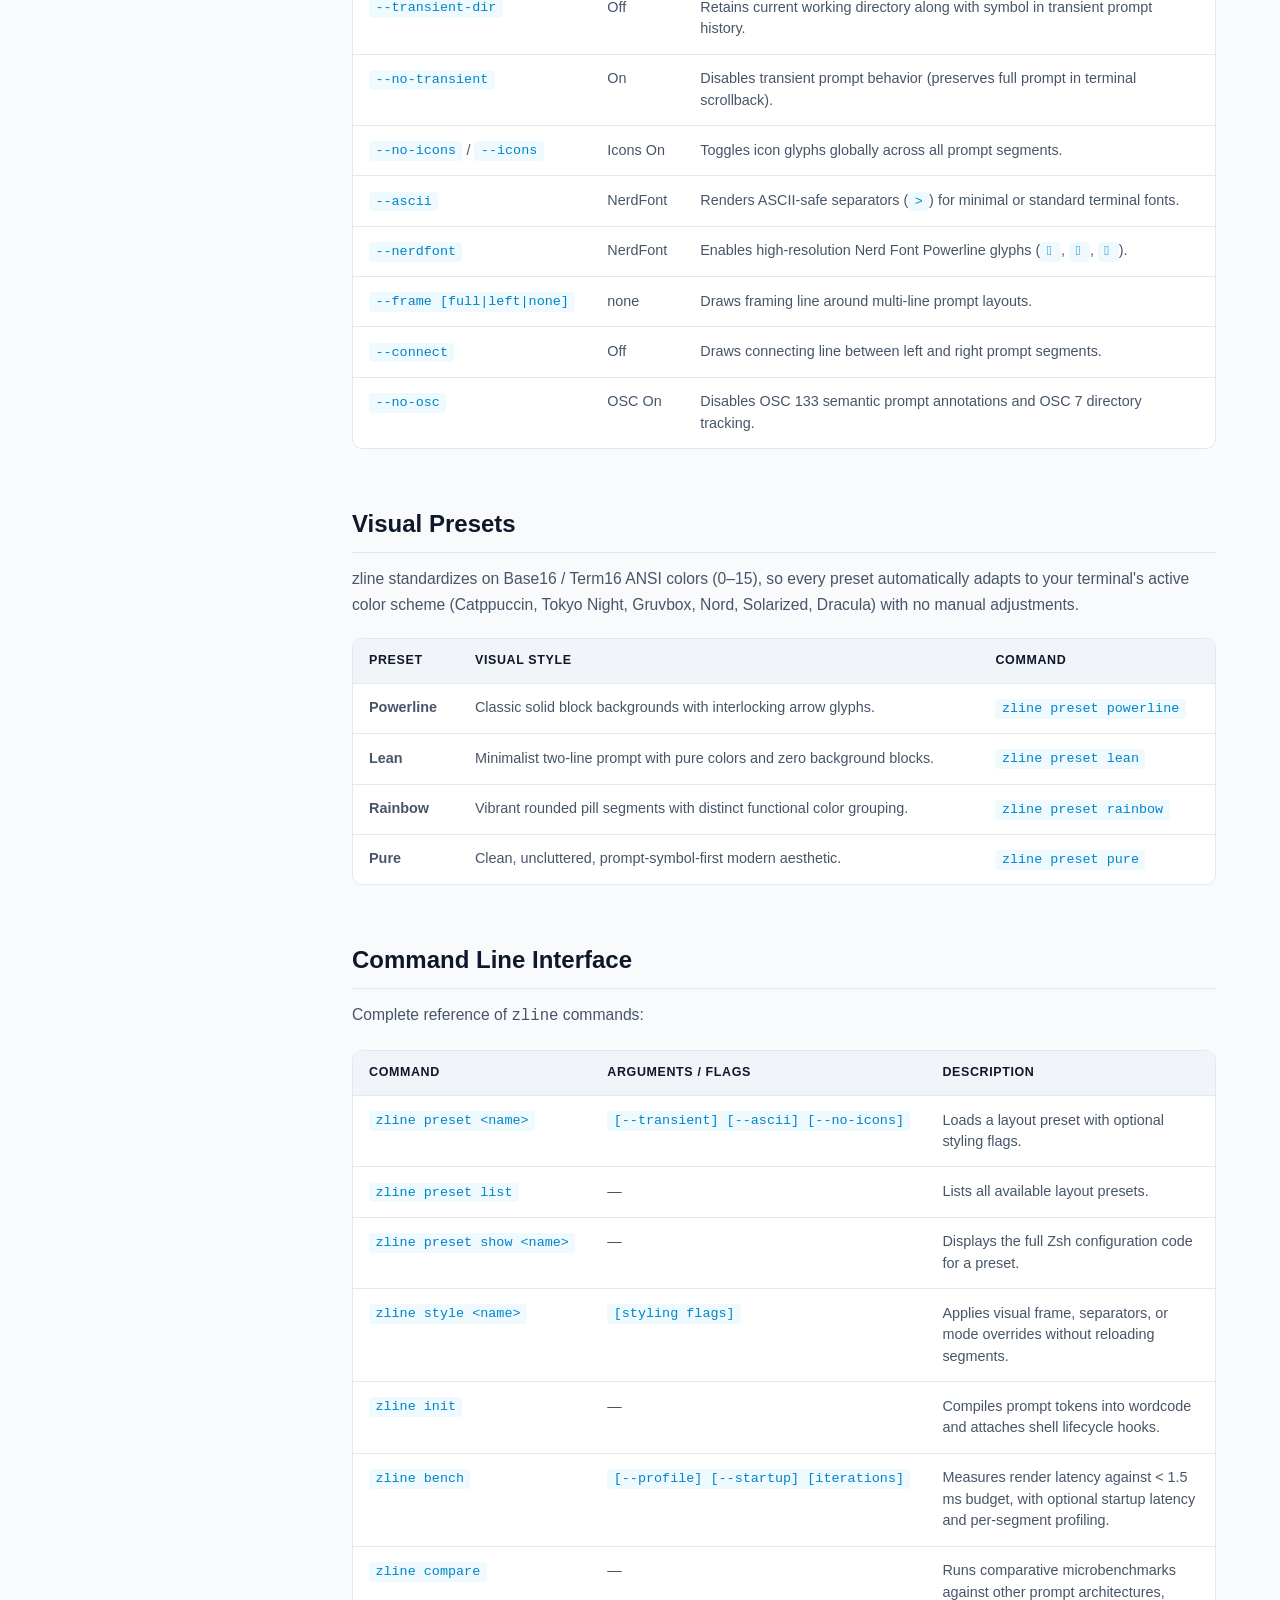
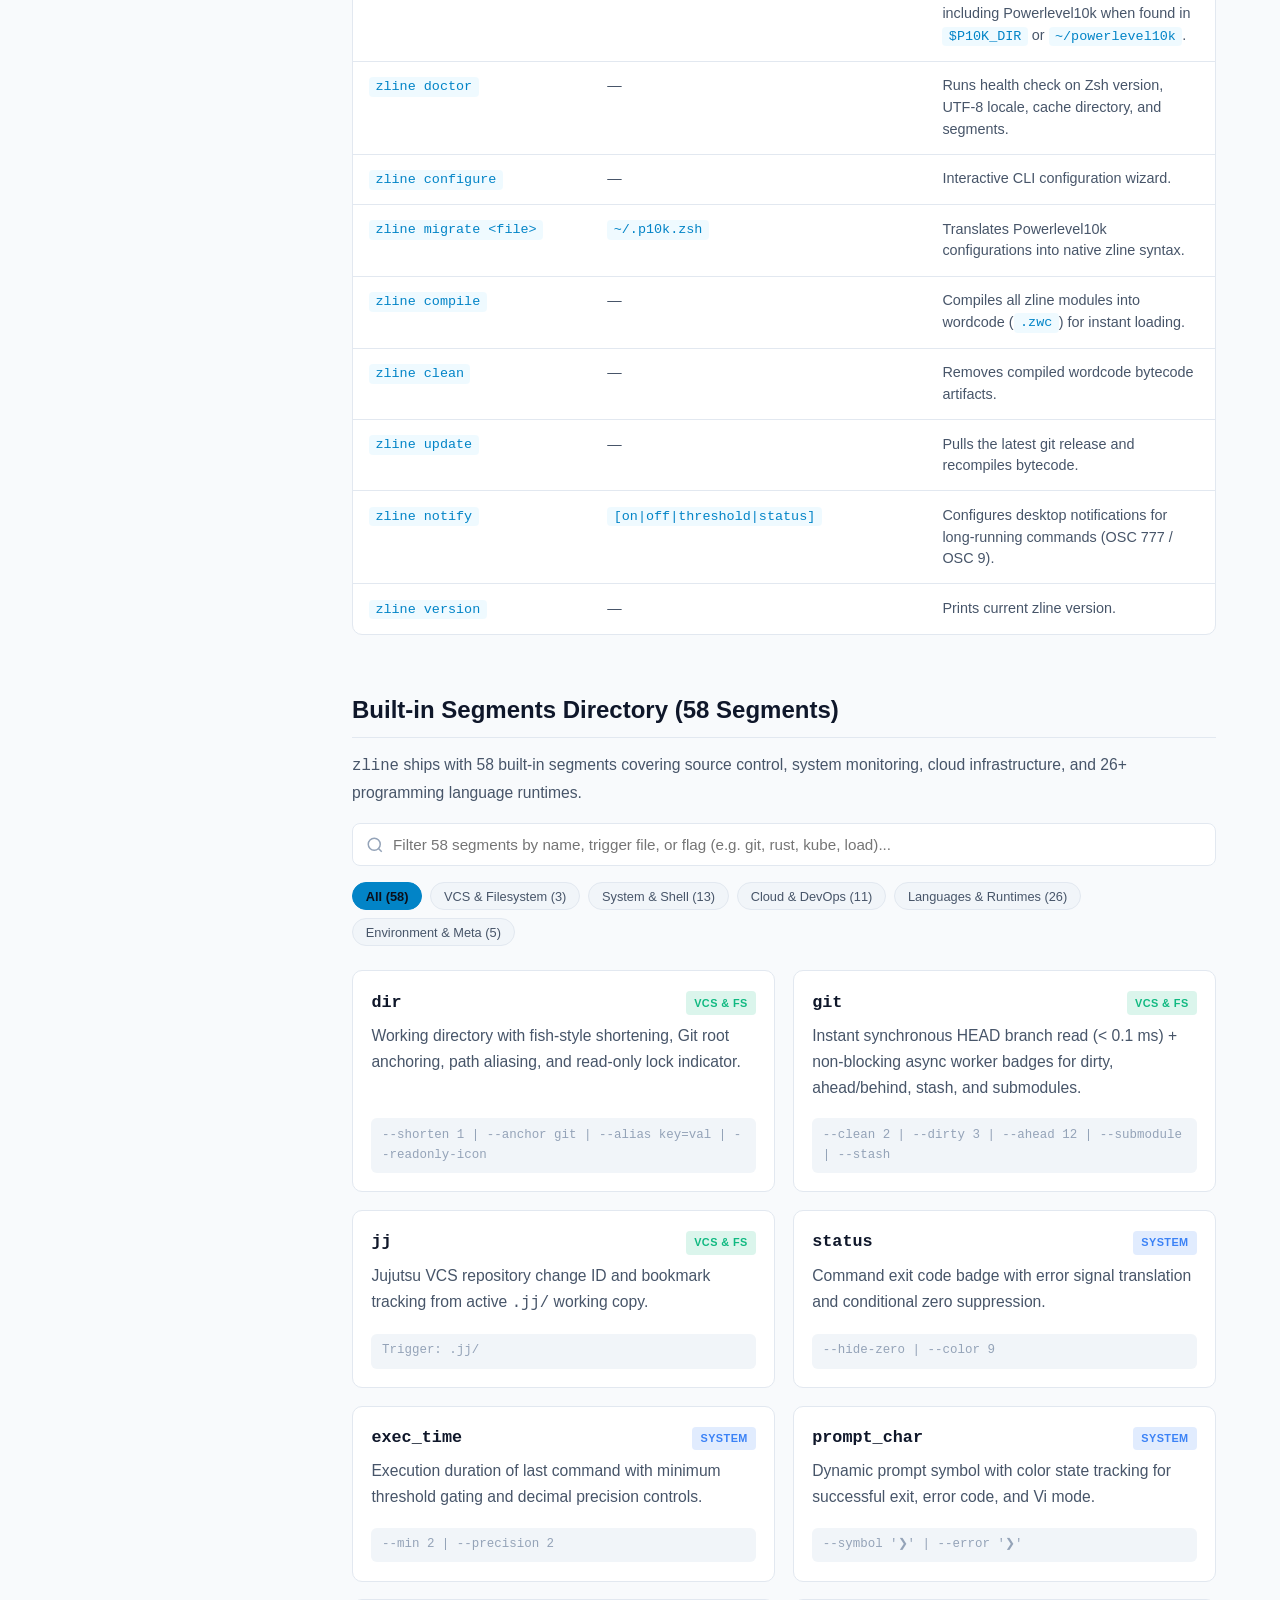
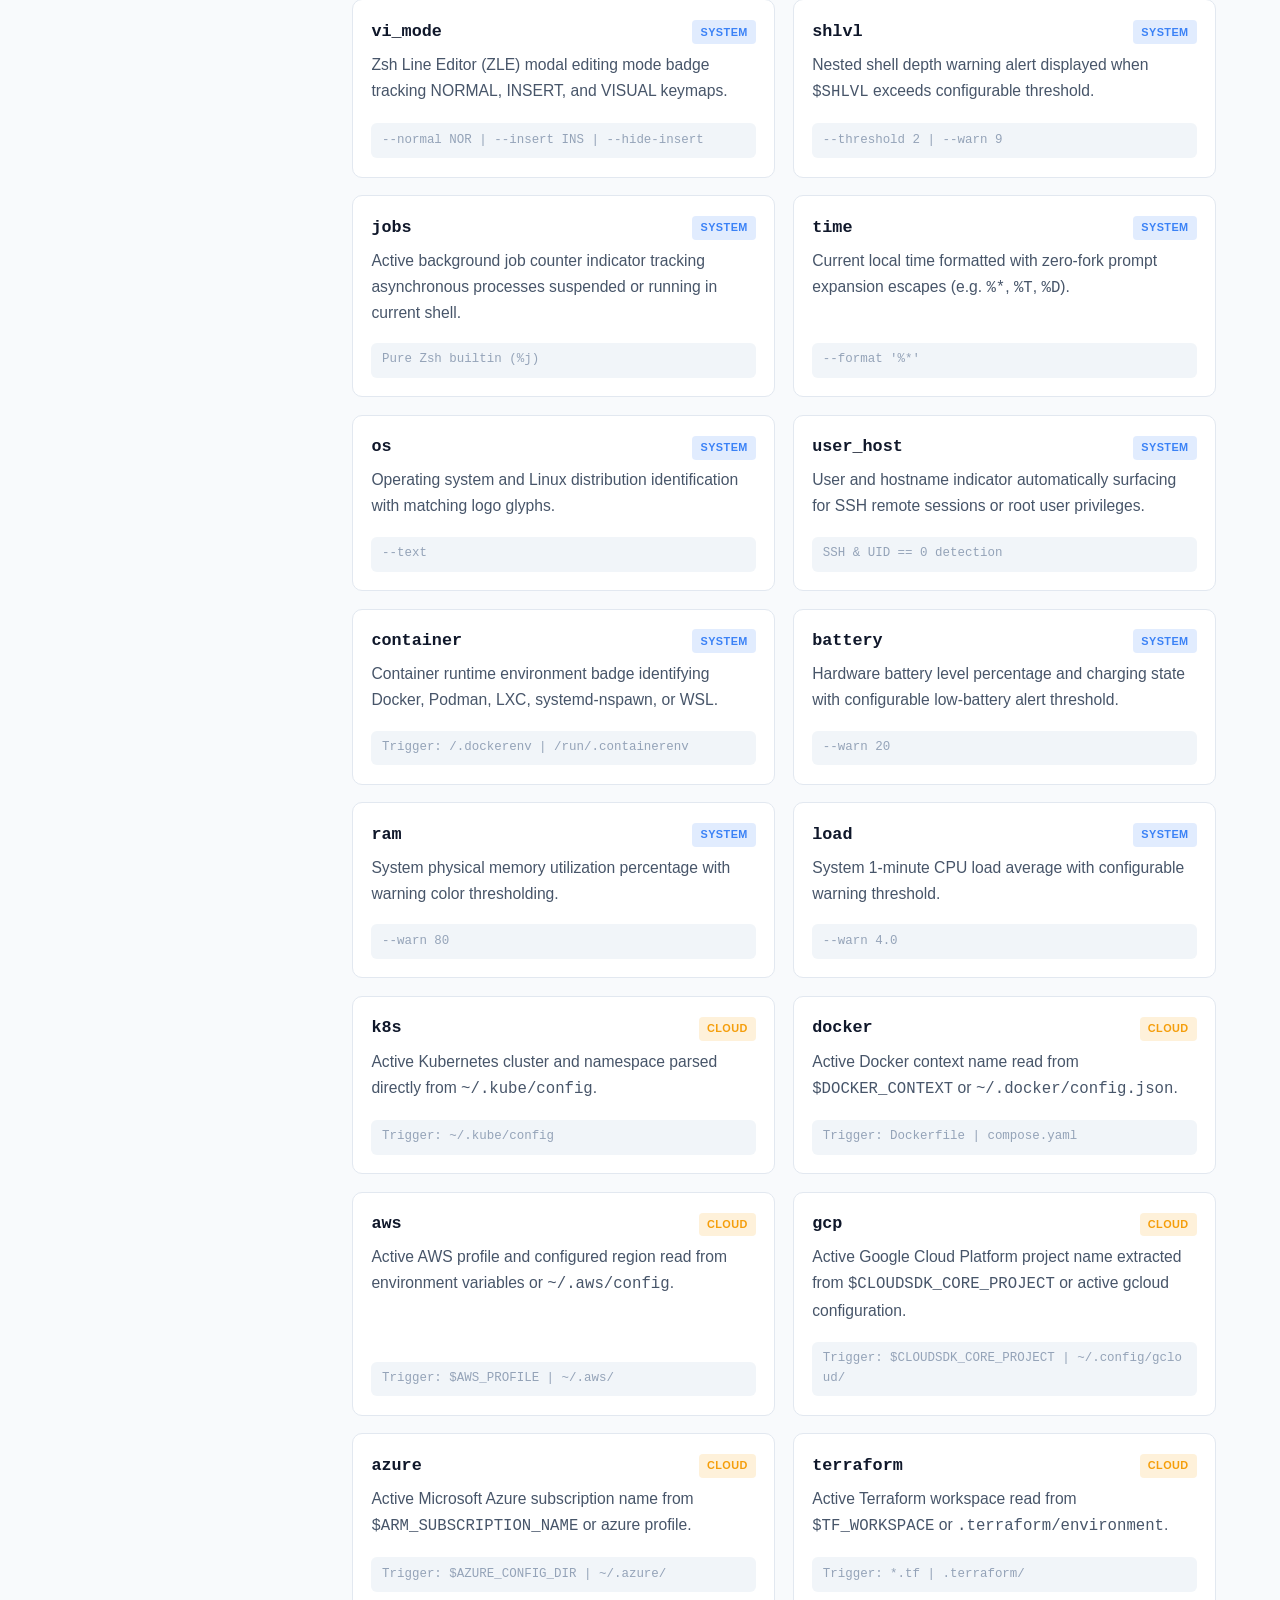
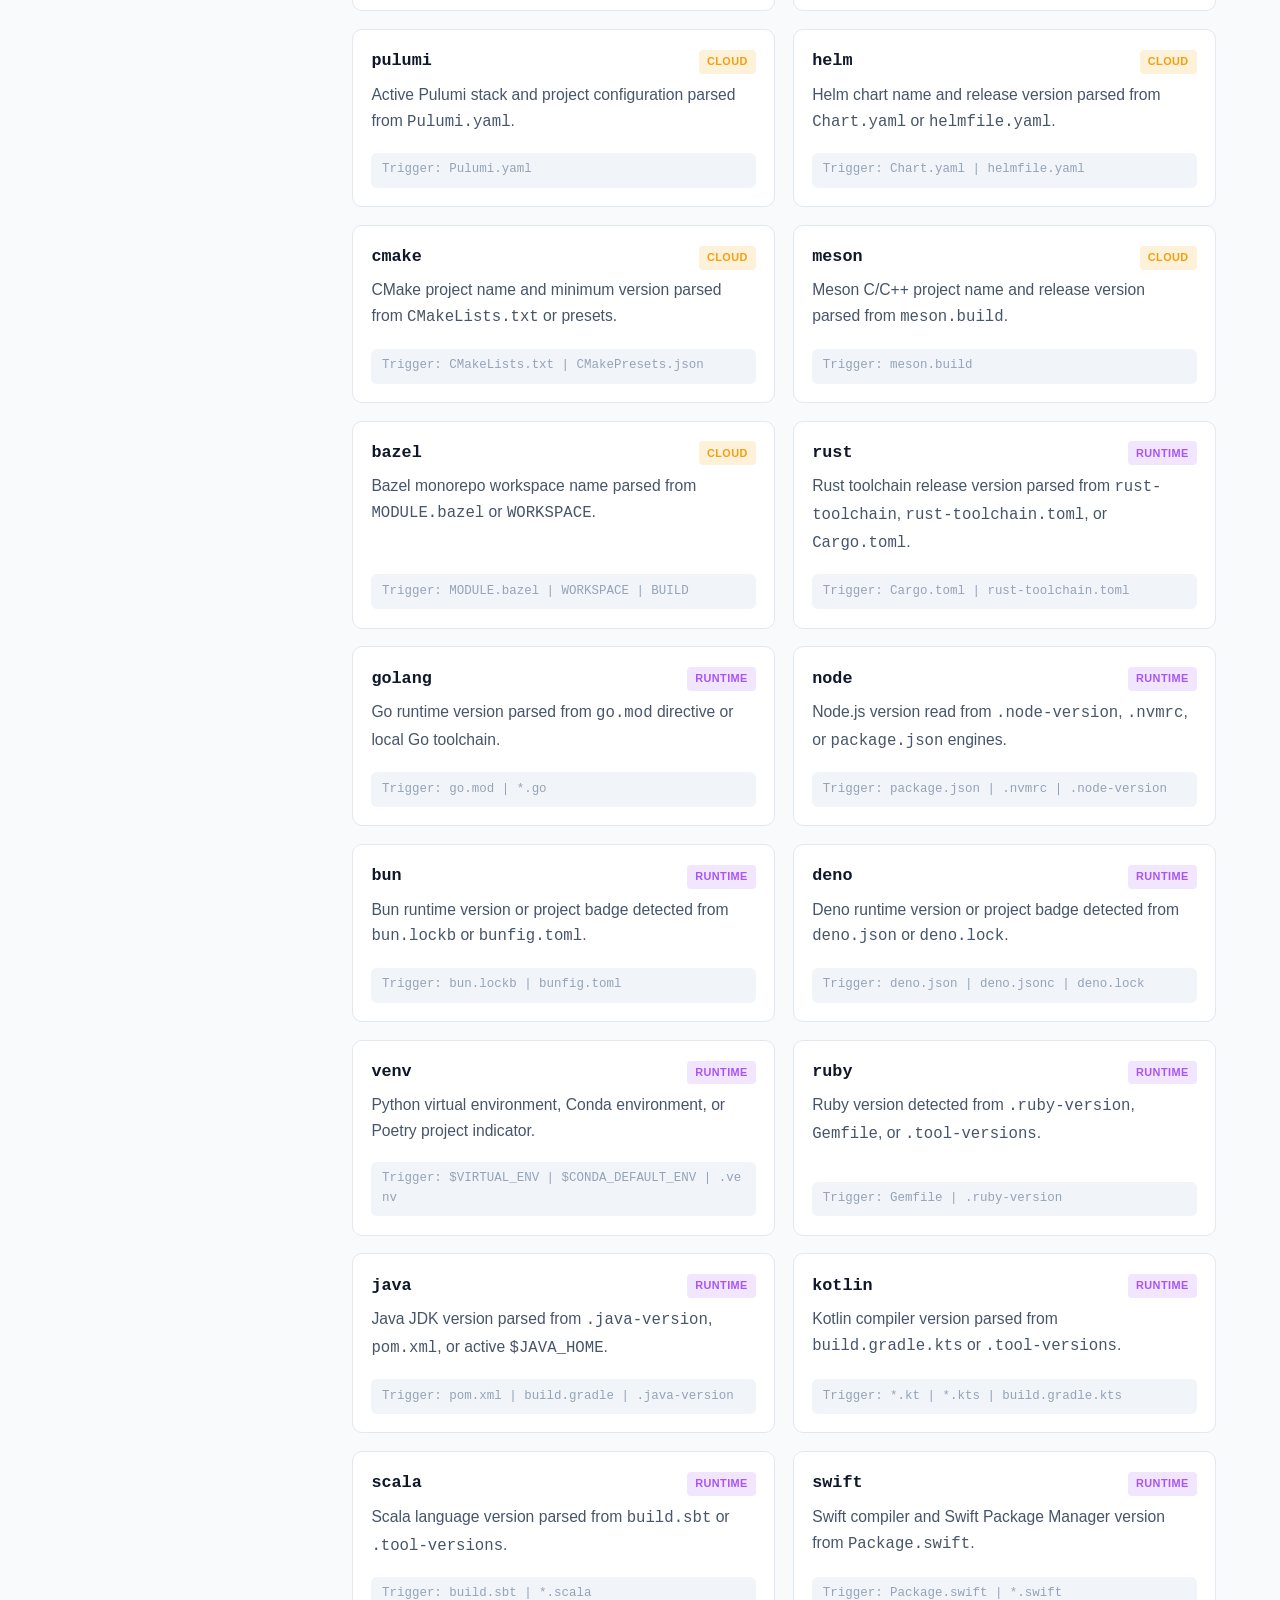
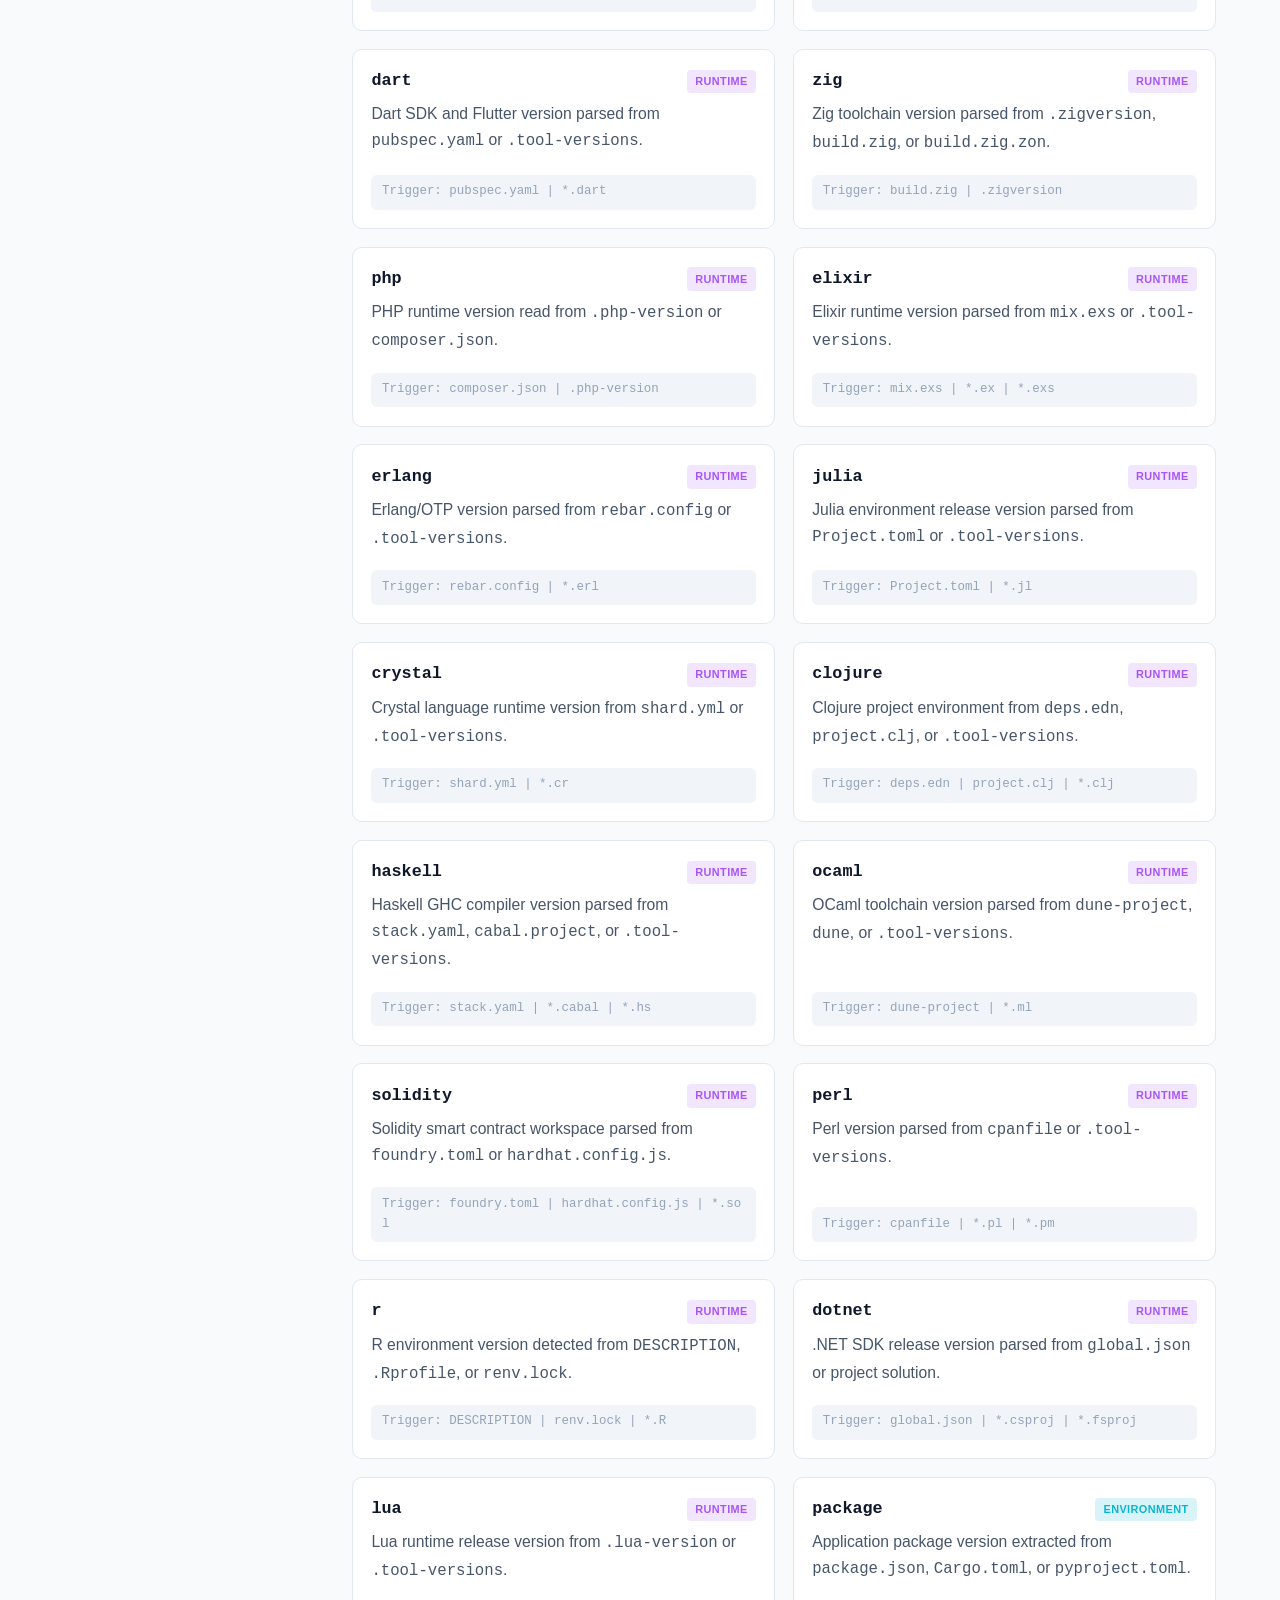
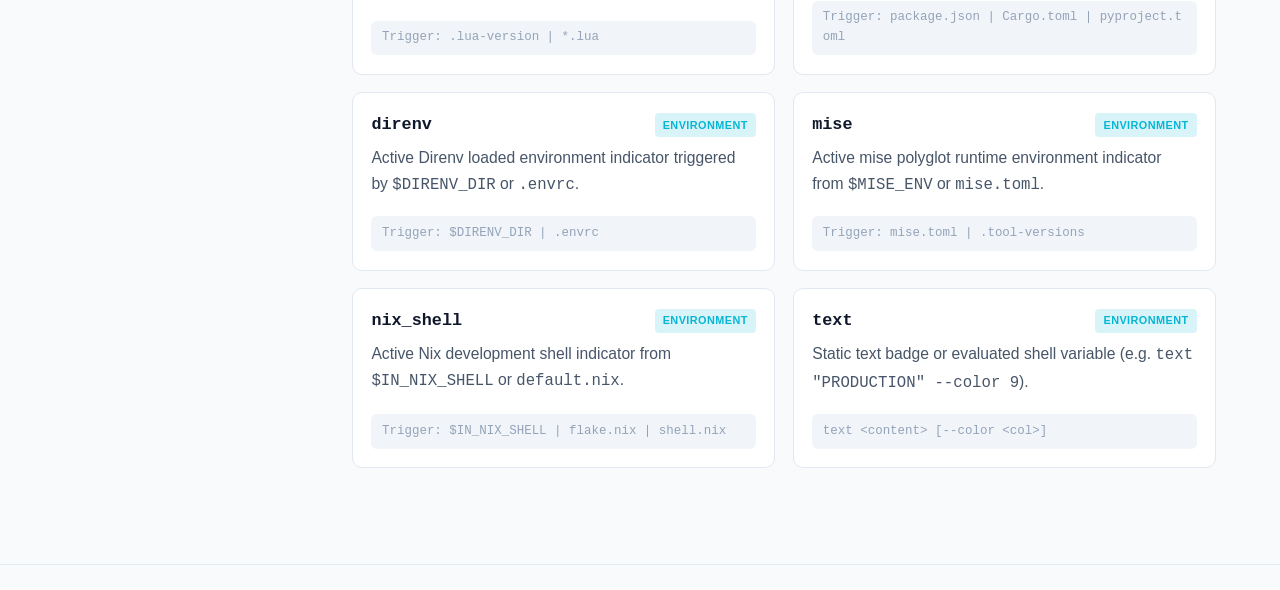
==== commit 3851cd09: "feat(bench): compare render and git status latency against Powerlevel10k compare.zsh adds a p10k row" ====
--- a/www/docs.html
+++ b/www/docs.html
@@ -405,7 +405,7 @@
               <tr>
                 <td><code>zline compare</code></td>
                 <td>—</td>
-                <td>Runs comparative microbenchmarks against other prompt architectures.</td>
+                <td>Runs comparative microbenchmarks against other prompt architectures, including Powerlevel10k when found in <code>$P10K_DIR</code> or <code>~/powerlevel10k</code>.</td>
               </tr>
               <tr>
                 <td><code>zline doctor</code></td>
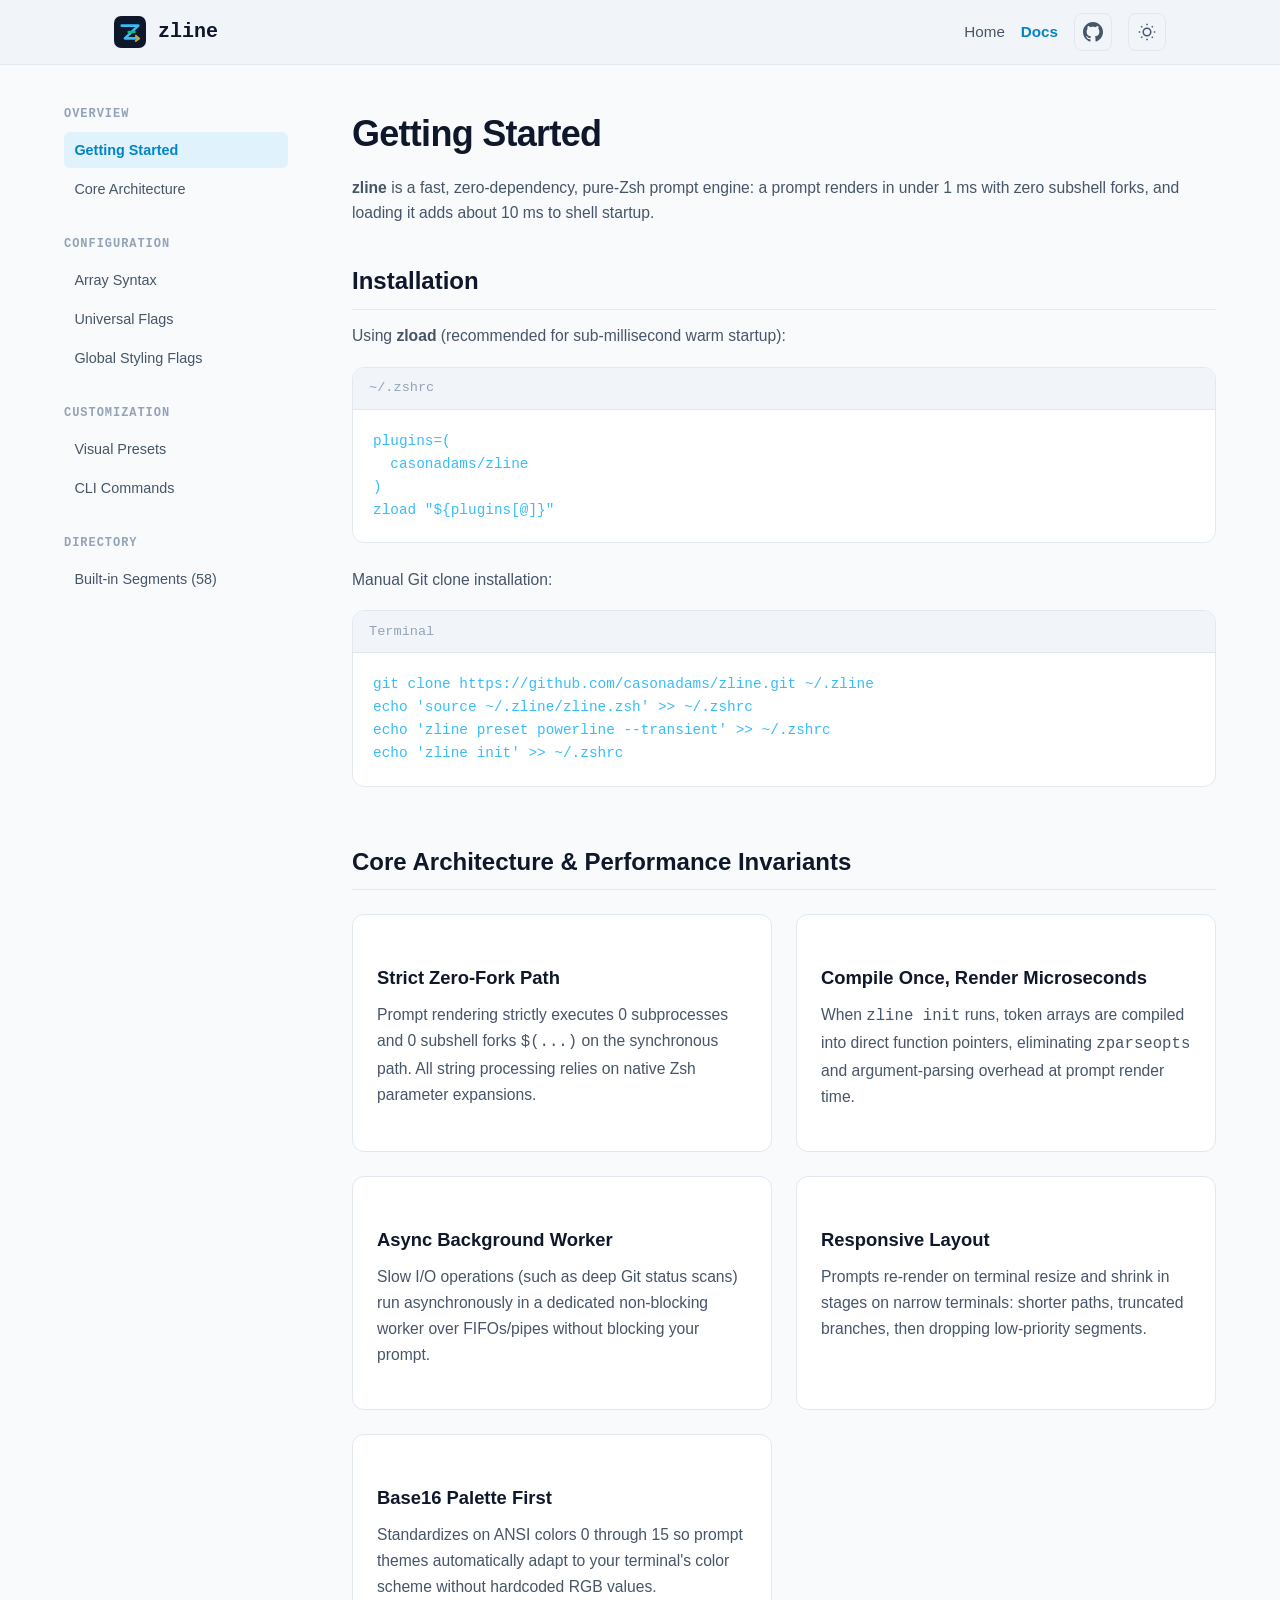
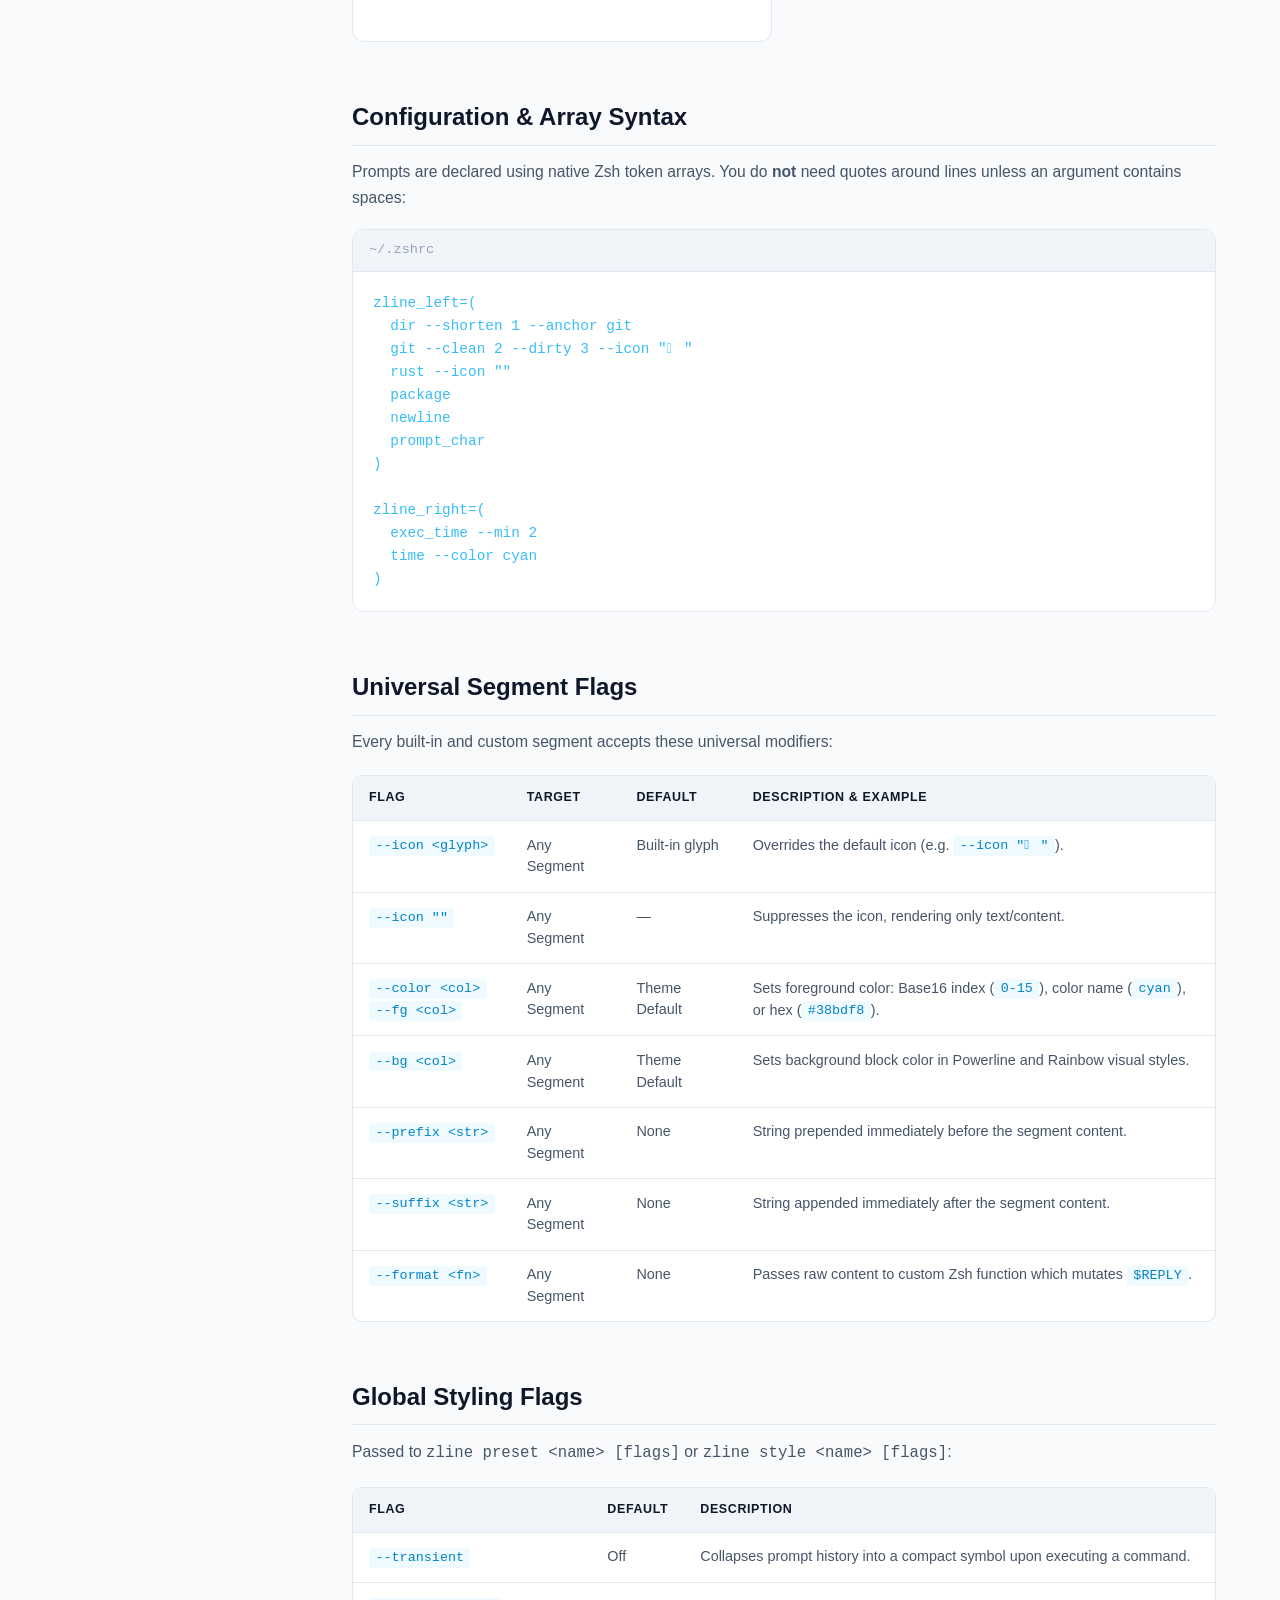
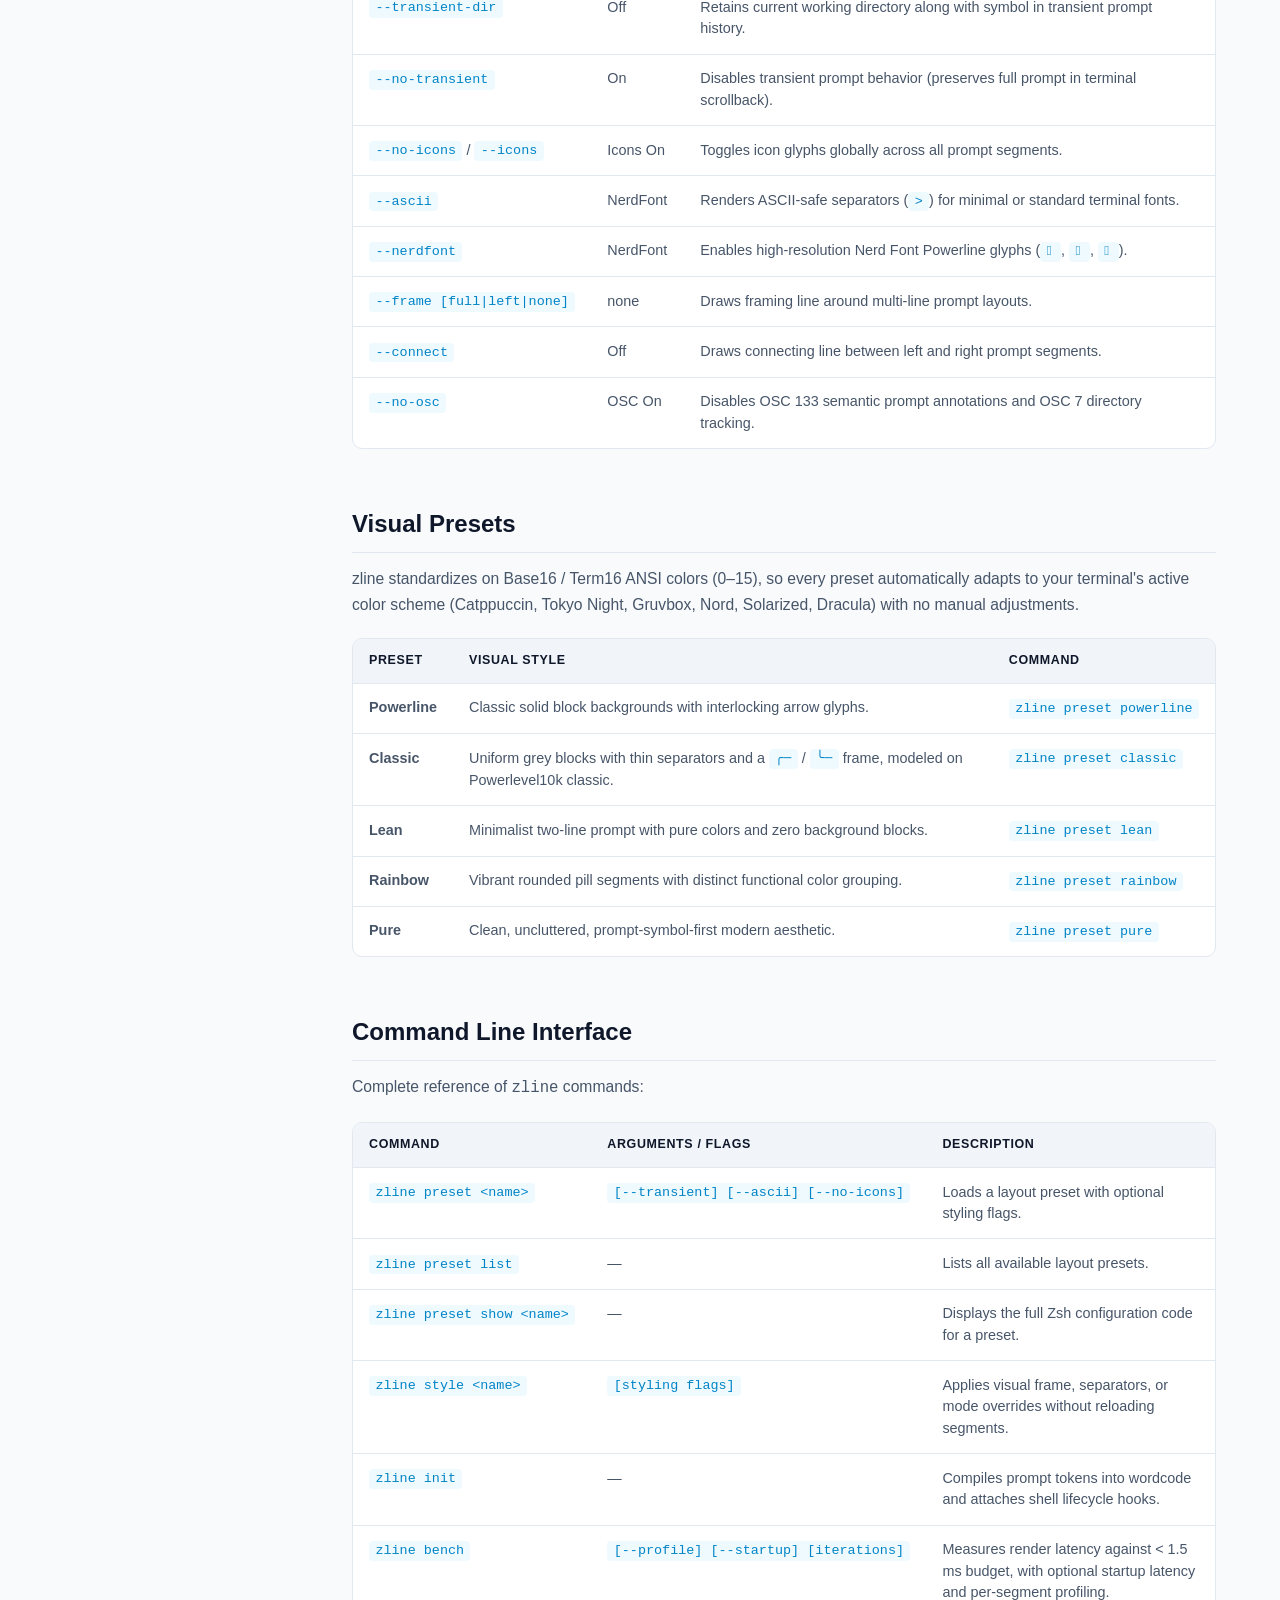
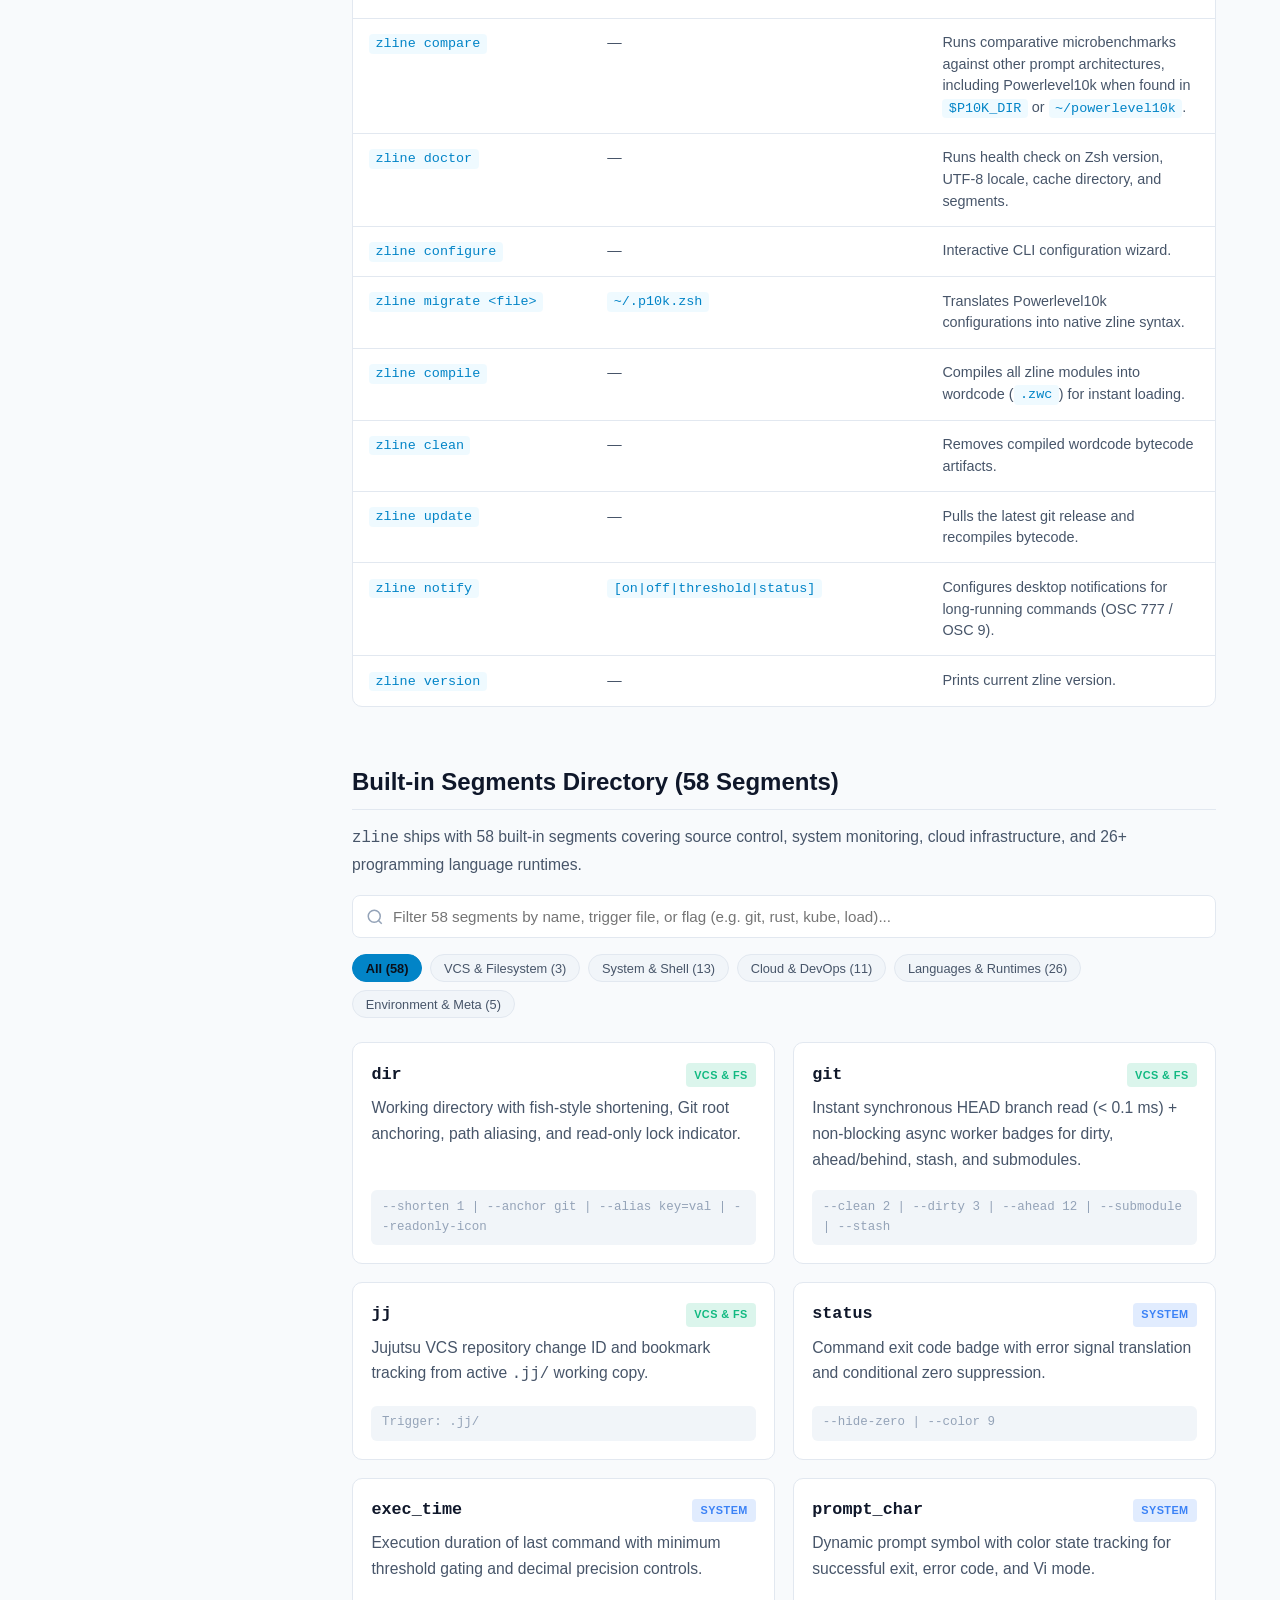
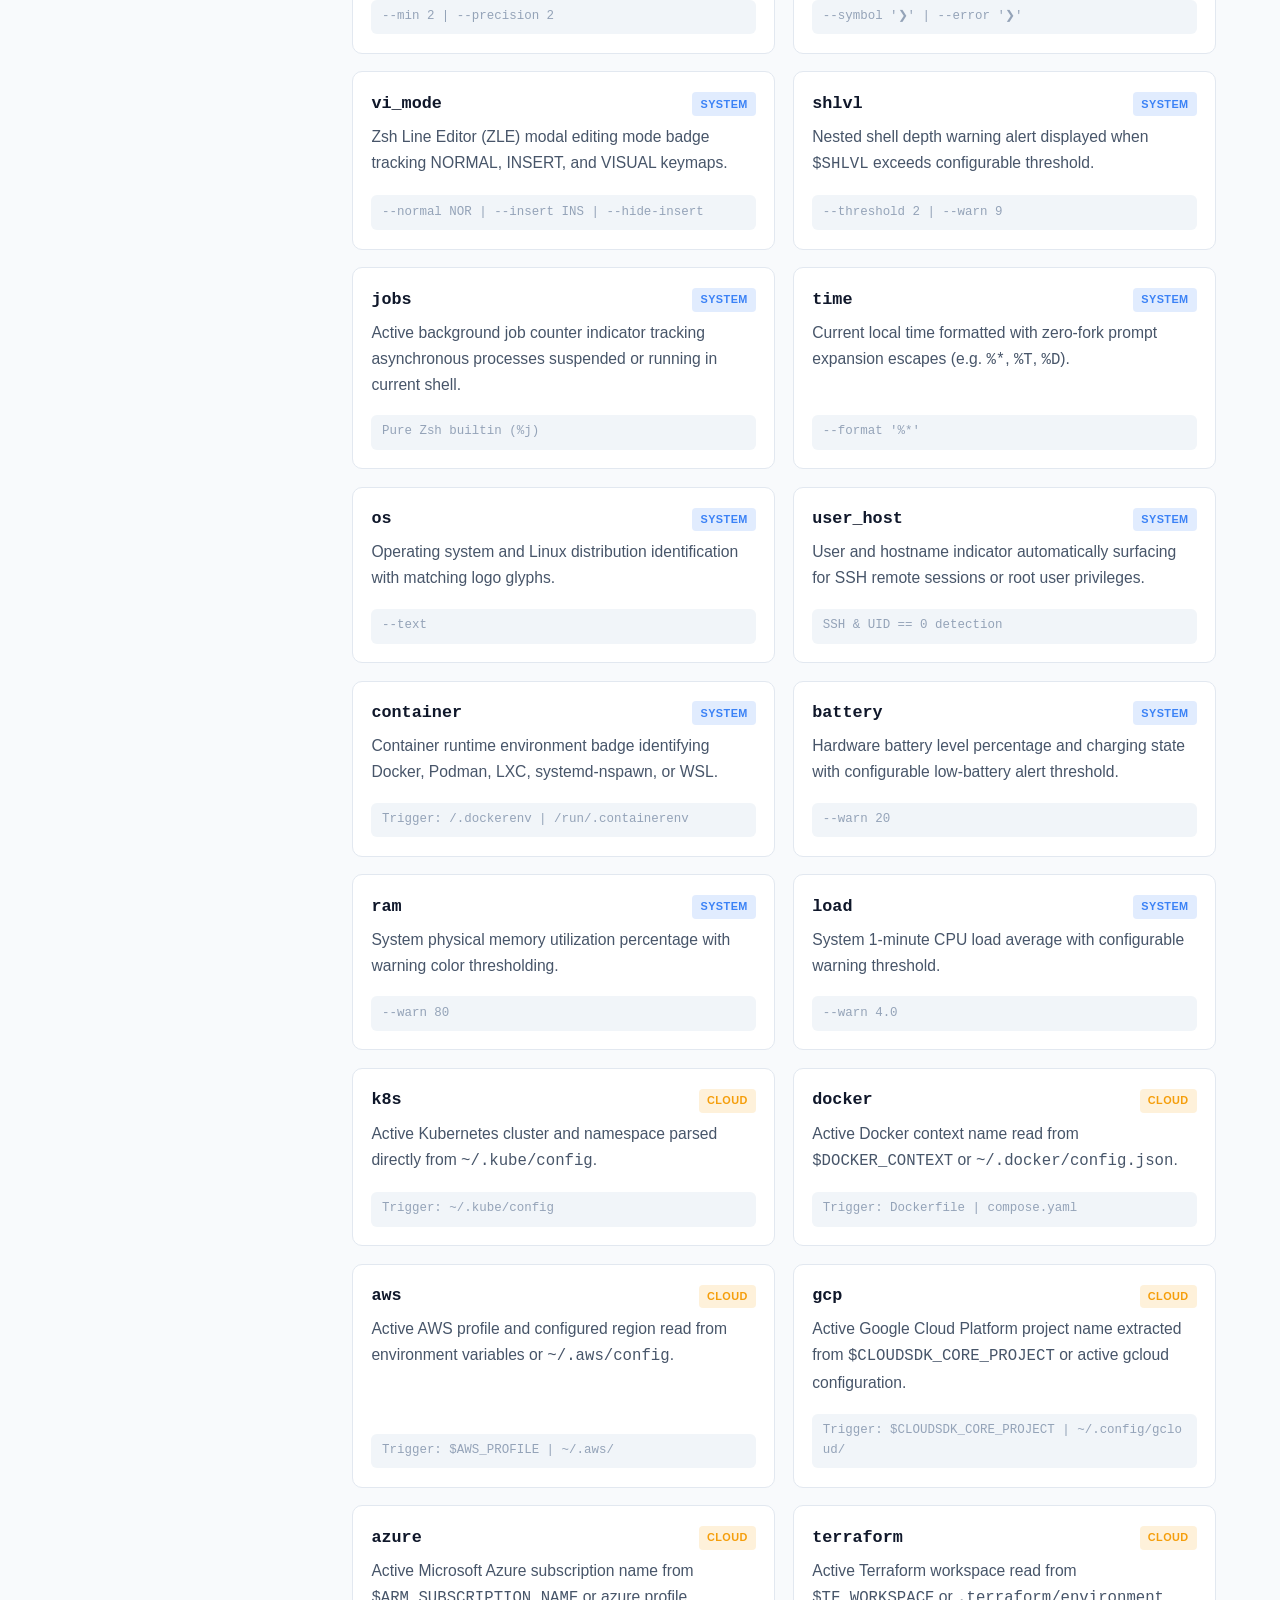
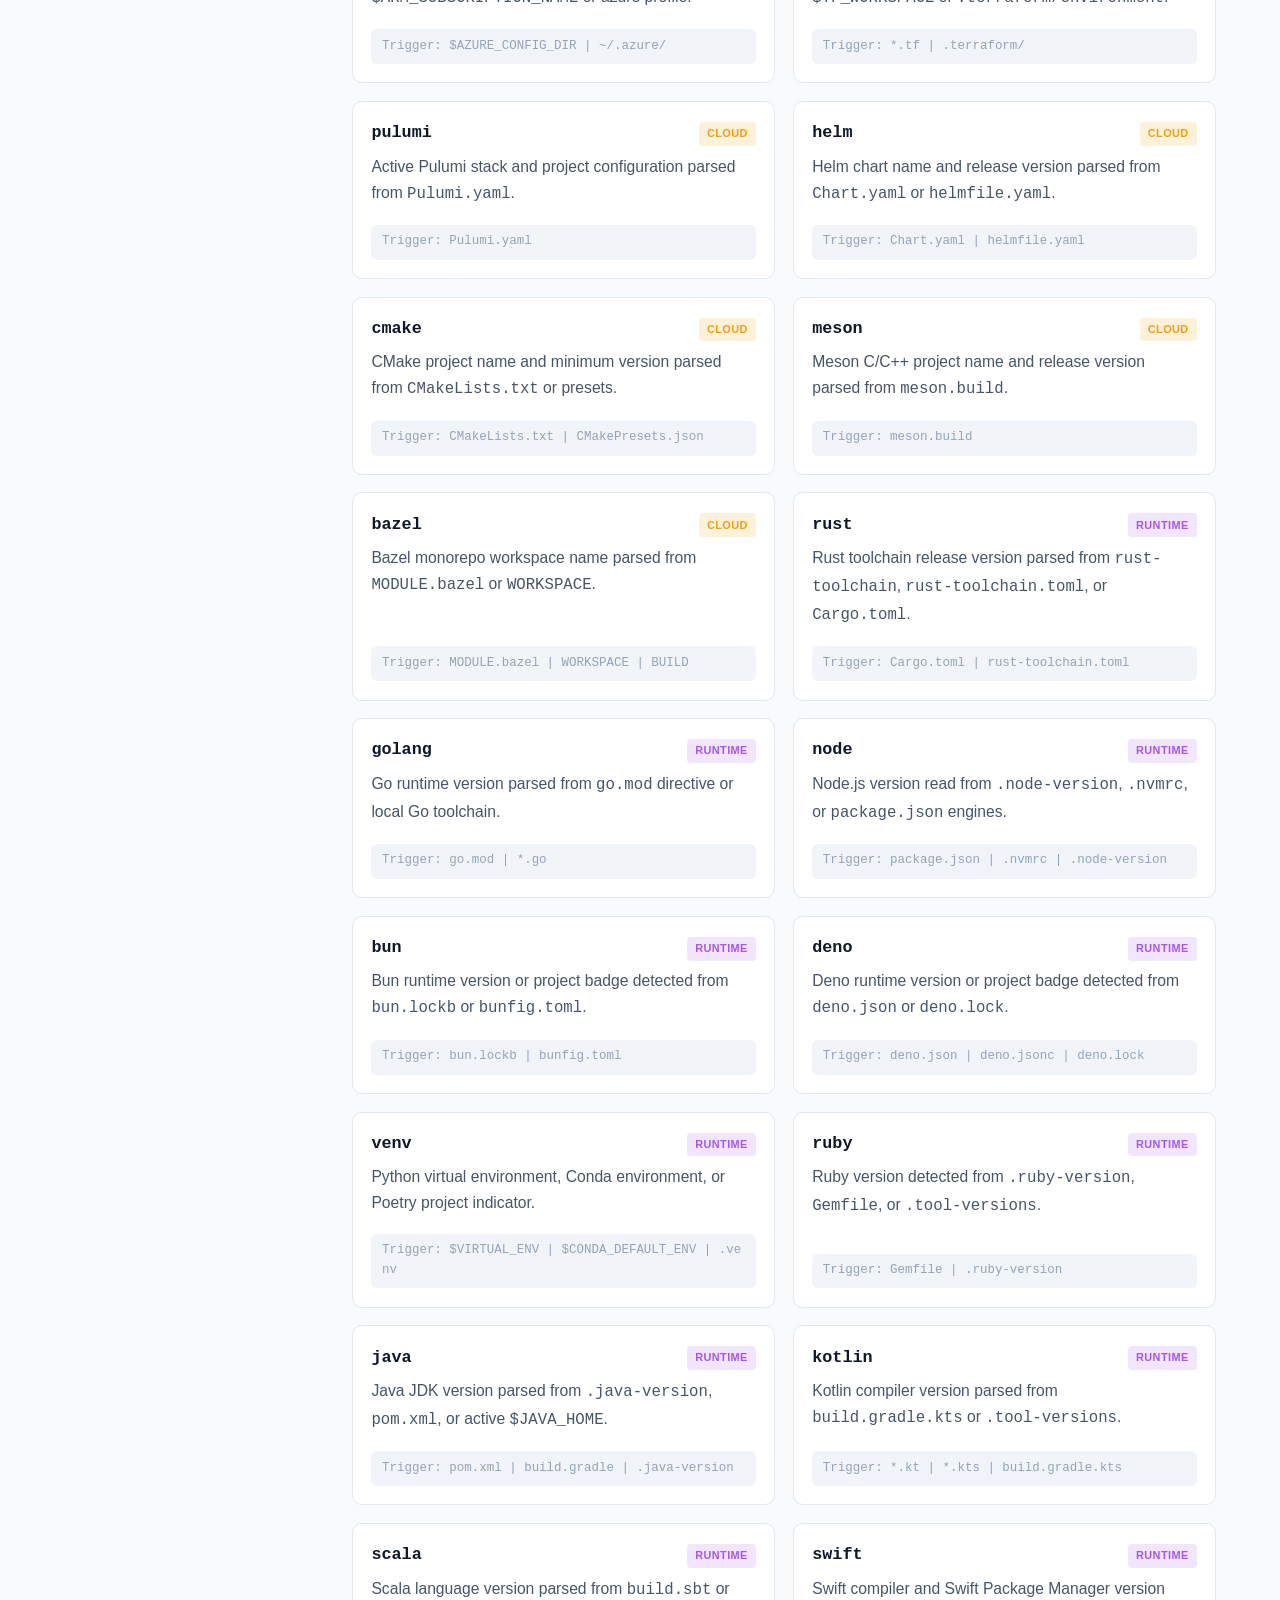
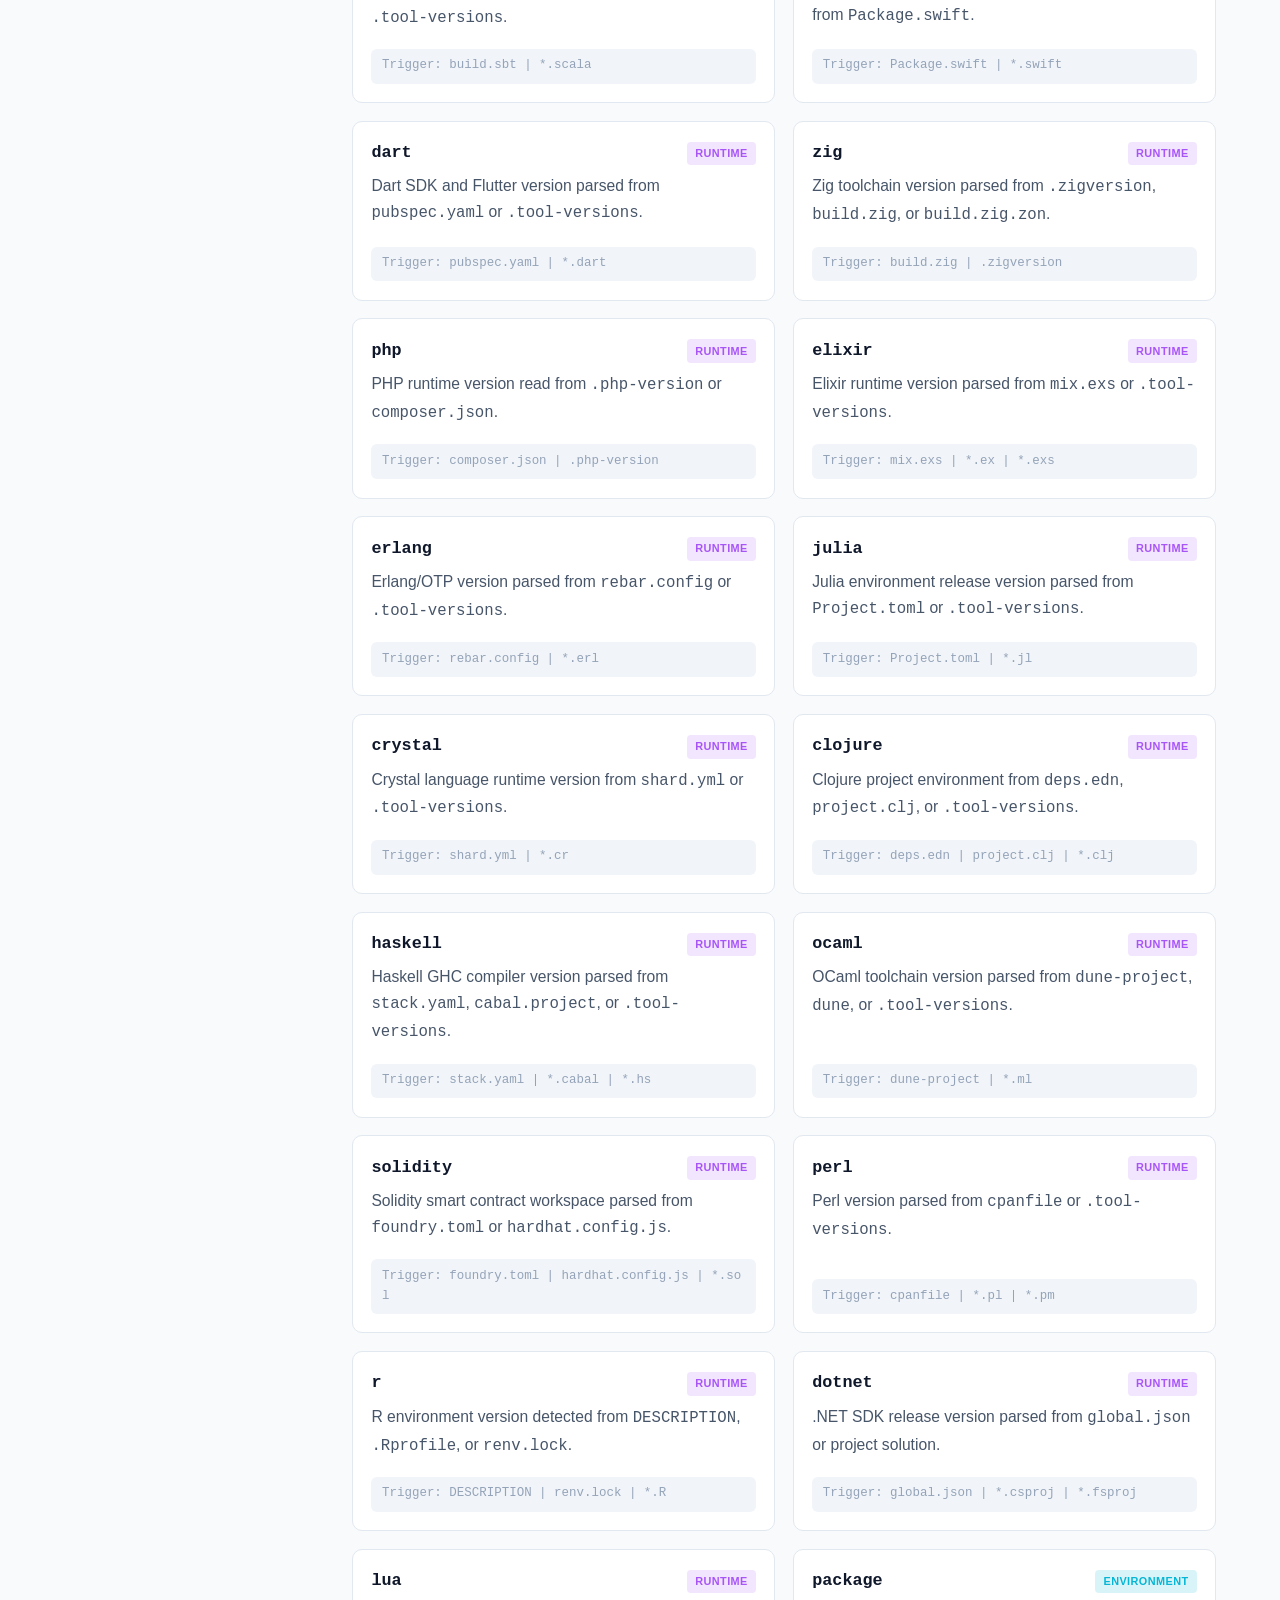
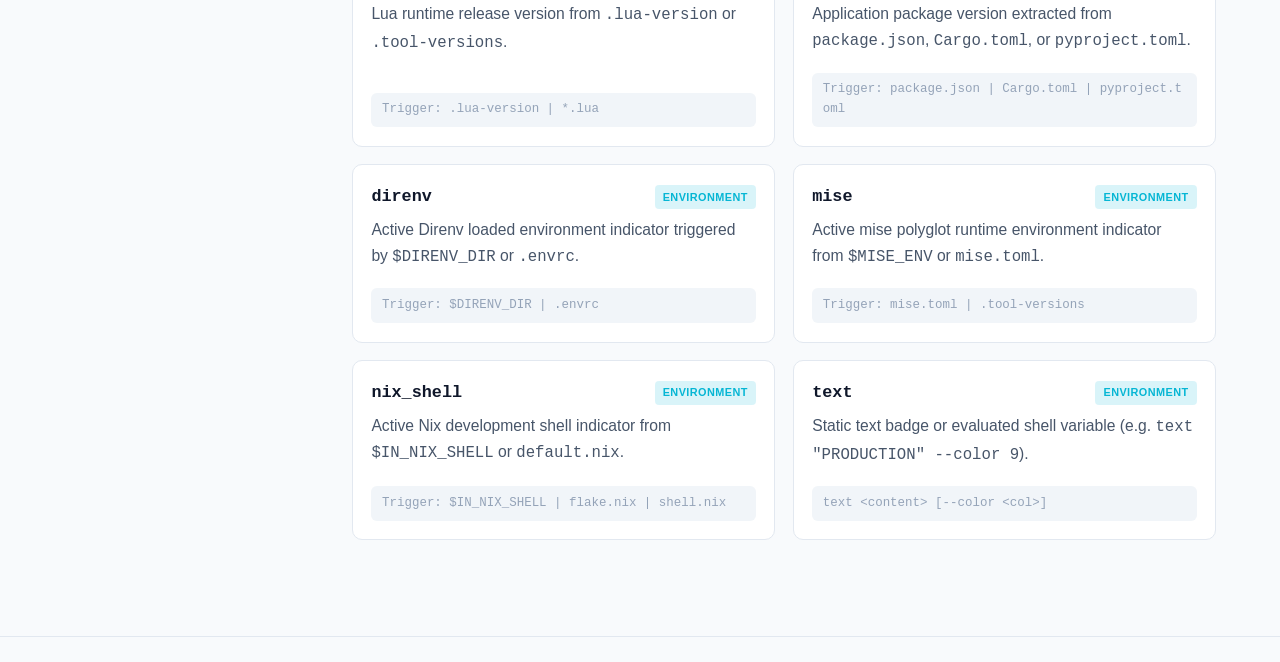
==== commit 0a497739: "feat(presets): add classic preset with thin separators and framed grey blocks Same-background neighb" ====
--- a/www/docs.html
+++ b/www/docs.html
@@ -337,6 +337,11 @@
                 <td><code>zline preset powerline</code></td>
               </tr>
               <tr>
+                <td><strong>Classic</strong></td>
+                <td>Uniform grey blocks with thin separators and a <code>╭─</code> / <code>╰─</code> frame, modeled on Powerlevel10k classic.</td>
+                <td><code>zline preset classic</code></td>
+              </tr>
+              <tr>
                 <td><strong>Lean</strong></td>
                 <td>Minimalist two-line prompt with pure colors and zero background blocks.</td>
                 <td><code>zline preset lean</code></td>
